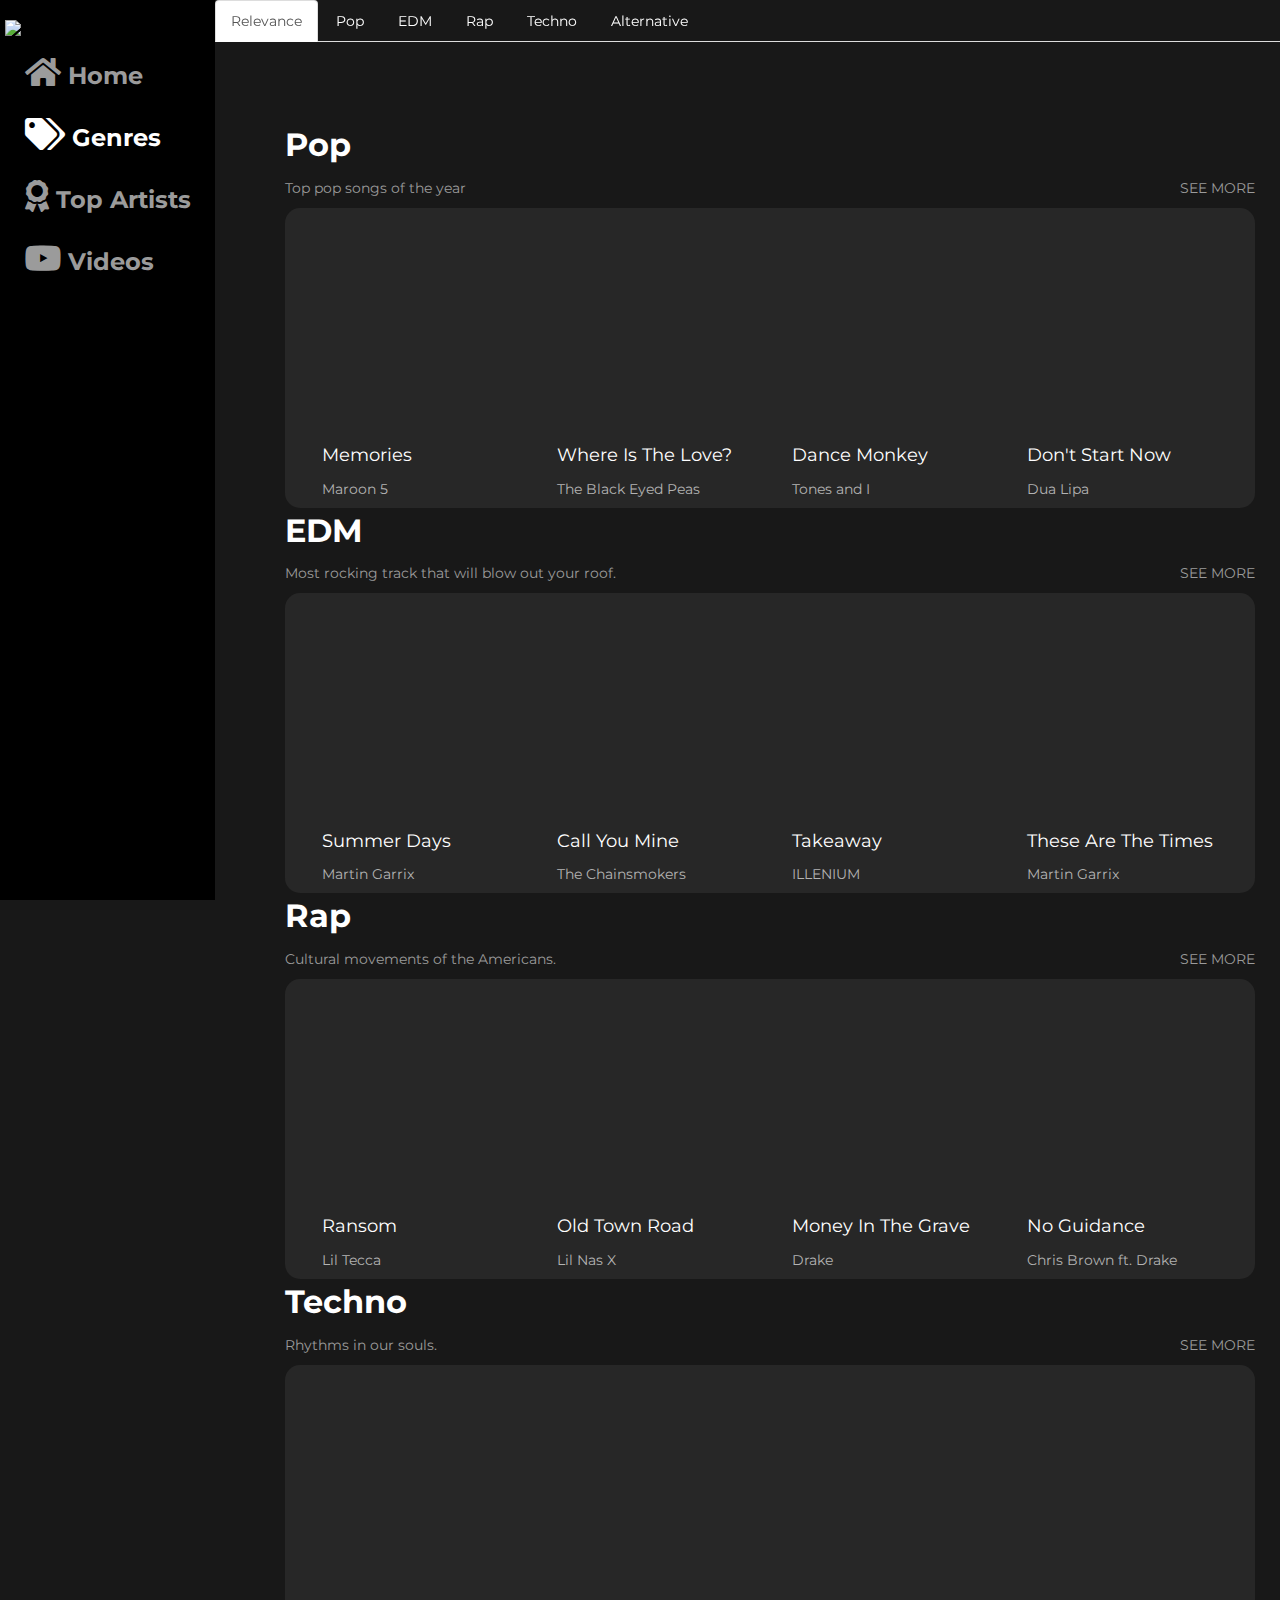
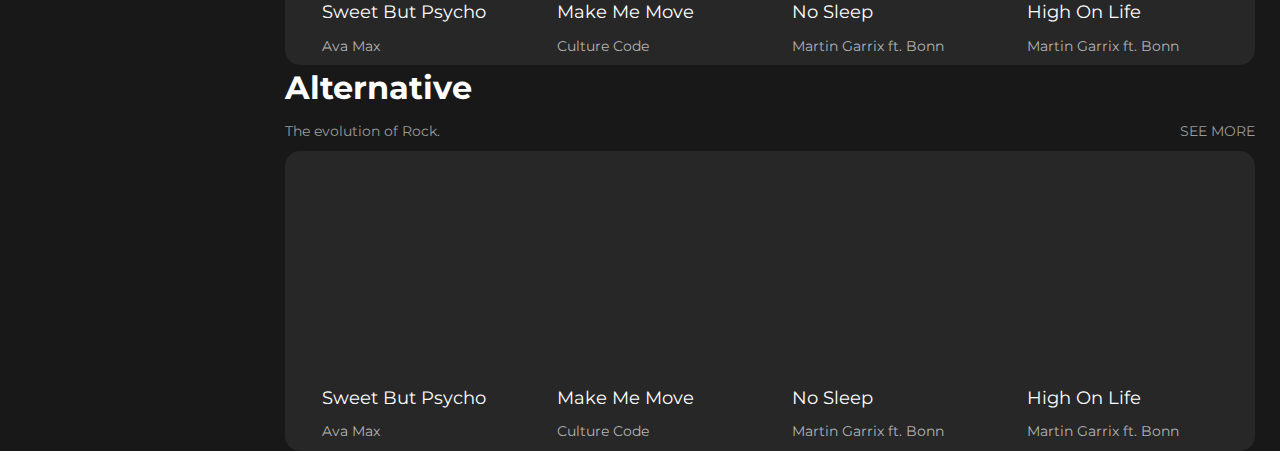
==== genres.html @ db81d993 "Fss" ====
<!DOCTYPE html>
<html lang="en">
<head>
    <meta charset="UTF-8">
    <title>Anon - Genres</title>
    <link rel="stylesheet" href="https://maxcdn.bootstrapcdn.com/bootstrap/3.3.7/css/bootstrap.min.css" integrity="sha384-BVYiiSIFeK1dGmJRAkycuHAHRg32OmUcww7on3RYdg4Va+PmSTsz/K68vbdEjh4u" crossorigin="anonymous">
    <link rel="stylesheet" href="vendors/fontawesome-free-5.11.2-web/css/all.css"/>
    <link rel="stylesheet" type="text/css" href="css/genres.css"/>
    <link rel="stylesheet" href="https://fonts.googleapis.com/css?family=Montserrat:700,900&display=swap"/>
    <link rel="icon" type="image/png" href="https://lh3.googleusercontent.com/[base64]s500-no"/>
</head>
<body>
<div class="row">
    <section class="left">
        <a href="https://eqevvsd.herokuapp.com/"><img class="anon" src="https://lh3.googleusercontent.com/[base64]s200-no"/></a>
        <ul>
            <li><a class="inactive" href="http://anonproject.herokuapp.com/"><i class="fas fa-home"></i> Home</a></li>
            <li><a class="active" href="http://anonproject.herokuapp.com/genres.html"><i style="color: #ffffff" class="fas fa-tags"></i> Genres</a></li>
            <li><a class="inactive" href="http://anonproject.herokuapp.com/topartists.html"><i class="fas fa-award"></i> Top Artists</a></li>
            <li><a class="inactive" href="http://anonproject.herokuapp.com/videos.html"><i class="fab fa-youtube"></i> Videos</a></li>
        </ul>
    </section>
    <section class="right">
        <ul class="nav nav-tabs" role="tablist" style="background-color: #181818; text-decoration: none">
            <li role="presentation" class="active"><a href="#relevance" aria-controls="relevance" role="tab" data-toggle="tab">Relevance</a></li>
            <li role="presentation"><a href="#pop" aria-controls="pop" role="tab" data-toggle="tab">Pop</a></li>
            <li role="presentation"><a href="#edm" aria-controls="edm" role="tab" data-toggle="tab">EDM</a></li>
            <li role="presentation"><a href="#rap" aria-controls="rap" role="tab" data-toggle="tab">Rap</a></li>
            <li role="presentation"><a href="#techno" aria-controls="techno" role="tab" data-toggle="tab">Techno</a></li>
            <li role="presentation"><a href="#alternative" aria-controls="alternative" role="tab" data-toggle="tab">Alternative</a></li>
        </ul>
        <!-- Tab panes -->
        <div class="tab-content">
            <div role="tabpanel" class="tab-pane fade in active" id="relevance">
                <div class="msec" style="margin-top: 40px">
                    <p class="headerl">Pop</p>
                    <a class="seeall" href="#">SEE MORE</a>
                    <p class="infol">Top pop songs of the year</p>
                    <div class="col-md-12" style="border-radius: 15px; overflow: hidden;background-color: #272727;height: 300px;">
                        <div class="col-md-3 box" style="padding: 22px; height: 100%;">
                            <iframe width="100%" height="208.25px" scrolling="no" frameborder="no" allow="autoplay" src="https://w.soundcloud.com/player/?url=https%3A//api.soundcloud.com/tracks/683908302&color=%23e4c6a2&auto_play=false&hide_related=true&show_comments=false&show_user=false&show_reposts=false&show_teaser=false&visual=true"></iframe>
                            <p style="color: #ffffff;  font-size: large;">Memories</p>
                            <p style="color: #b3b3b3;">Maroon 5</p>
                        </div>
                        <div class="col-md-3 box" style="padding: 22px; height: 100%;">
                            <iframe width="100%" height="208.25px" scrolling="no" frameborder="no" allow="autoplay" src="https://w.soundcloud.com/player/?url=https%3A//api.soundcloud.com/tracks/253578518&color=%23e1c5c3&auto_play=false&hide_related=true&show_comments=false&show_user=false&show_reposts=false&show_teaser=false&visual=true"></iframe>
                            <p style="color: #ffffff;  font-size: large;">Where Is The Love?</p>
                            <p style="color: #b3b3b3;">The Black Eyed Peas</p>
                        </div>
                        <div class="col-md-3 box" style="padding: 22px; height: 100%;">
                            <iframe width="100%" height="208.25" scrolling="no" frameborder="no" allow="autoplay" src="https://w.soundcloud.com/player/?url=https%3A//api.soundcloud.com/tracks/632659404&color=%230a0f17&auto_play=false&hide_related=true&show_comments=false&show_user=false&show_reposts=false&show_teaser=false&visual=true"></iframe>
                            <p style="color: #ffffff;  font-size: large;">Dance Monkey</p>
                            <p style="color: #b3b3b3;">Tones and I</p>
                        </div>
                        <div class="col-md-3 box" style="padding: 22px; height: 100%;">
                            <iframe width="100%" height="208.25" scrolling="no" frameborder="no" allow="autoplay" src="https://w.soundcloud.com/player/?url=https%3A//api.soundcloud.com/tracks/701402605&color=%23939284&auto_play=false&hide_related=true&show_comments=false&show_user=false&show_reposts=false&show_teaser=false&visual=true"></iframe>
                            <p style="color: #ffffff;  font-size: large;">Don't Start Now</p>
                            <p style="color: #b3b3b3;">Dua Lipa</p>
                        </div>
                    </div>
                </div>
                <div class="msec" style="margin-top: 40px">
                    <p class="headerl">EDM</p>
                    <a class="seeall" href="#">SEE MORE</a>
                    <p class="infol">Most rocking track that will blow out your roof.</p>
                    <div class="col-md-12" style="border-radius: 15px; overflow: hidden;background-color: #272727;height: 300px;">
                        <div class="col-md-3 box" style="padding: 22px; height: 100%;">
                            <iframe width="100%" height="208.25px" scrolling="no" frameborder="no" allow="autoplay" src="https://w.soundcloud.com/player/?url=https%3A//api.soundcloud.com/tracks/611175963&color=%23487e86&auto_play=false&hide_related=true&show_comments=false&show_user=false&show_reposts=false&show_teaser=false&visual=true"></iframe>
                            <p style="color: #ffffff;  font-size: large;">Summer Days</p>
                            <p style="color: #b3b3b3;">Martin Garrix</p>
                        </div>
                        <div class="col-md-3 box" style="padding: 22px; height: 100%;">
                            <iframe width="100%" height="208.25px" scrolling="no" frameborder="no" allow="autoplay" src="https://w.soundcloud.com/player/?url=https%3A//api.soundcloud.com/tracks/629430042&color=%23a97162&auto_play=false&hide_related=true&show_comments=false&show_user=false&show_reposts=false&show_teaser=false&visual=true"></iframe>
                            <p style="color: #ffffff;  font-size: large;">Call You Mine</p>
                            <p style="color: #b3b3b3;">The Chainsmokers</p>
                        </div>
                        <div class="col-md-3 box" style="padding: 22px; height: 100%;">
                            <iframe width="100%" height="208.25px" scrolling="no" frameborder="no" allow="autoplay" src="https://w.soundcloud.com/player/?url=https%3A//api.soundcloud.com/tracks/706885594&color=%23a1616f&auto_play=false&hide_related=true&show_comments=false&show_user=false&show_reposts=false&show_teaser=false&visual=true"></iframe>
                            <p style="color: #ffffff;  font-size: large;">Takeaway</p>
                            <p style="color: #b3b3b3;">ILLENIUM</p>
                        </div>
                        <div class="col-md-3 box" style="padding: 22px; height: 100%;">
                            <iframe width="100%" height="208.25px" scrolling="no" frameborder="no" allow="autoplay" src="https://w.soundcloud.com/player/?url=https%3A//api.soundcloud.com/tracks/652911191&color=%23bfbcbb&auto_play=false&hide_related=true&show_comments=false&show_user=false&show_reposts=false&show_teaser=false&visual=true"></iframe>
                            <p style="color: #ffffff;  font-size: large;">These Are The Times</p>
                            <p style="color: #b3b3b3;">Martin Garrix</p>
                        </div>
                    </div>
                </div>
                <div class="msec" style="margin-top: 40px">
                    <p class="headerl">Rap</p>
                    <a class="seeall" href="#">SEE MORE</a>
                    <p class="infol">Cultural movements of the Americans.</p>
                    <div class="col-md-12" style="border-radius: 15px; overflow: hidden;background-color: #272727;height: 300px;">
                        <div class="col-md-3 box" style="padding: 22px; height: 100%;">
                            <iframe width="100%" height="208.25px" scrolling="no" frameborder="no" allow="autoplay" src="https://w.soundcloud.com/player/?url=https%3A//api.soundcloud.com/tracks/624758298&color=%23c8a648&auto_play=false&hide_related=true&show_comments=false&show_user=false&show_reposts=false&show_teaser=false&visual=true"></iframe>
                            <p style="color: #ffffff;  font-size: large;">Ransom</p>
                            <p style="color: #b3b3b3;">Lil Tecca</p>
                        </div>
                        <div class="col-md-3 box" style="padding: 22px; height: 100%;">
                            <iframe width="100%" height="208.25px" scrolling="no" frameborder="no" allow="autoplay" src="https://w.soundcloud.com/player/?url=https%3A//api.soundcloud.com/tracks/539018871&color=%23d39037&auto_play=false&hide_related=true&show_comments=false&show_user=false&show_reposts=false&show_teaser=false&visual=true"></iframe>
                            <p style="color: #ffffff;  font-size: large;">Old Town Road</p>
                            <p style="color: #b3b3b3;">Lil Nas X</p>
                        </div>
                        <div class="col-md-3 box" style="padding: 22px; height: 100%;">
                            <iframe width="100%" height="208.25px" scrolling="no" frameborder="no" allow="autoplay" src="https://w.soundcloud.com/player/?url=https%3A//api.soundcloud.com/tracks/637082184&color=%230b0908&auto_play=false&hide_related=true&show_comments=false&show_user=false&show_reposts=false&show_teaser=false&visual=true"></iframe>
                            <p style="color: #ffffff;  font-size: large;">Money In The Grave</p>
                            <p style="color: #b3b3b3;">Drake</p>
                        </div>
                        <div class="col-md-3 box" style="padding: 22px; height: 100%;">
                            <iframe width="100%" height="208.25px" scrolling="no" frameborder="no" allow="autoplay" src="https://w.soundcloud.com/player/?url=https%3A//api.soundcloud.com/tracks/633996678&color=%239486c6&auto_play=false&hide_related=true&show_comments=false&show_user=false&show_reposts=false&show_teaser=false&visual=true"></iframe>
                            <p style="color: #ffffff;  font-size: large;">No Guidance</p>
                            <p style="color: #b3b3b3;">Chris Brown ft. Drake</p>
                        </div>
                    </div>
                </div>
                <div class="msec" style="margin-top: 40px">
                    <p class="headerl">Techno</p>
                    <a class="seeall" href="#">SEE MORE</a>
                    <p class="infol">Rhythms in our souls.</p>
                    <div class="col-md-12" style="border-radius: 15px; overflow: hidden;background-color: #272727;height: 300px;">
                        <div class="col-md-3 box" style="padding: 22px; height: 100%;">
                            <iframe width="100%" height="208.25px" scrolling="no" frameborder="no" allow="autoplay" src="https://w.soundcloud.com/player/?url=https%3A//api.soundcloud.com/tracks/656100065&color=%23655396&auto_play=false&hide_related=true&show_comments=false&show_user=false&show_reposts=false&show_teaser=false&visual=true"></iframe>
                            <p style="color: #ffffff;  font-size: large;">Sweet But Psycho</p>
                            <p style="color: #b3b3b3;">Ava Max</p>
                        </div>
                        <div class="col-md-3 box" style="padding: 22px; height: 100%;">
                            <iframe width="100%" height="208.25px" scrolling="no" frameborder="no" allow="autoplay" src="https://w.soundcloud.com/player/?url=https%3A//api.soundcloud.com/tracks/297893459&color=%23847c74&auto_play=false&hide_related=true&show_comments=false&show_user=false&show_reposts=false&show_teaser=false&visual=true"></iframe>
                            <p style="color: #ffffff;  font-size: large;">Make Me Move</p>
                            <p style="color: #b3b3b3;">Culture Code</p>
                        </div>
                        <div class="col-md-3 box" style="padding: 22px; height: 100%;">
                            <iframe width="100%" height="208.25px" scrolling="no" frameborder="no" allow="autoplay" src="https://w.soundcloud.com/player/?url=https%3A//api.soundcloud.com/tracks/578933490&color=%23544c44&auto_play=false&hide_related=true&show_comments=false&show_user=false&show_reposts=false&show_teaser=false&visual=true"></iframe>
                            <p style="color: #ffffff;  font-size: large;">No Sleep</p>
                            <p style="color: #b3b3b3;">Martin Garrix ft. Bonn</p>
                        </div>
                        <div class="col-md-3 box" style="padding: 22px; height: 100%;">
                            <iframe width="100%" height="208.25px" scrolling="no" frameborder="no" allow="autoplay" src="https://w.soundcloud.com/player/?url=https%3A//api.soundcloud.com/tracks/478430433&color=%2318201f&auto_play=false&hide_related=true&show_comments=false&show_user=false&show_reposts=false&show_teaser=false&visual=true"></iframe>
                            <p style="color: #ffffff;  font-size: large;">High On Life</p>
                            <p style="color: #b3b3b3;">Martin Garrix ft. Bonn</p>
                        </div>
                    </div>
                </div>
                <div class="msec" style="margin-top: 40px">
                    <p class="headerl">Alternative</p>
                    <a class="seeall" href="#">SEE MORE</a>
                    <p class="infol">The evolution of Rock.</p>
                    <div class="col-md-12" style="border-radius: 15px; overflow: hidden;background-color: #272727;height: 300px;">
                        <div class="col-md-3 box" style="padding: 22px; height: 100%;">
                            <iframe width="100%" height="208.25px" scrolling="no" frameborder="no" allow="autoplay" src="https://w.soundcloud.com/player/?url=https%3A//api.soundcloud.com/tracks/486495918&color=%23a83044&auto_play=false&hide_related=true&show_comments=false&show_user=false&show_reposts=false&show_teaser=false&visual=true"></iframe>
                            <p style="color: #ffffff;  font-size: large;">Sweet But Psycho</p>
                            <p style="color: #b3b3b3;">Ava Max</p>
                        </div>
                        <div class="col-md-3 box" style="padding: 22px; height: 100%;">
                            <iframe width="100%" height="208.25px" scrolling="no" frameborder="no" allow="autoplay" src="https://w.soundcloud.com/player/?url=https%3A//api.soundcloud.com/tracks/297893459&color=%23847c74&auto_play=false&hide_related=true&show_comments=false&show_user=false&show_reposts=false&show_teaser=false&visual=true"></iframe>
                            <p style="color: #ffffff;  font-size: large;">Make Me Move</p>
                            <p style="color: #b3b3b3;">Culture Code</p>
                        </div>
                        <div class="col-md-3 box" style="padding: 22px; height: 100%;">
                            <iframe width="100%" height="208.25px" scrolling="no" frameborder="no" allow="autoplay" src="https://w.soundcloud.com/player/?url=https%3A//api.soundcloud.com/tracks/578933490&color=%23544c44&auto_play=false&hide_related=true&show_comments=false&show_user=false&show_reposts=false&show_teaser=false&visual=true"></iframe>
                            <p style="color: #ffffff;  font-size: large;">No Sleep</p>
                            <p style="color: #b3b3b3;">Martin Garrix ft. Bonn</p>
                        </div>
                        <div class="col-md-3 box" style="padding: 22px; height: 100%;">
                            <iframe width="100%" height="208.25px" scrolling="no" frameborder="no" allow="autoplay" src="https://w.soundcloud.com/player/?url=https%3A//api.soundcloud.com/tracks/478430433&color=%2318201f&auto_play=false&hide_related=true&show_comments=false&show_user=false&show_reposts=false&show_teaser=false&visual=true"></iframe>
                            <p style="color: #ffffff;  font-size: large;">High On Life</p>
                            <p style="color: #b3b3b3;">Martin Garrix ft. Bonn</p>
                        </div>
                    </div>
                </div>
            </div>
            <div role="tabpanel" class="tab-pane fade" id="pop">
                <div class="msec" style="margin-top: 40px">
                    <p class="headerl">Hits</p>
                    <a class="seeall" href="#">SEE MORE</a>
                    <p class="infol">Top hits of most favorites artists.</p>
                    <div class="col-md-12" style="border-radius: 15px; overflow: hidden;background-color: #272727;height: 300px;">
                        <div class="col-md-3 box" style="padding: 22px; height: 100%;">
                            <iframe width="100%" height="208.25px" scrolling="no" frameborder="no" allow="autoplay" src="https://w.soundcloud.com/player/?url=https%3A//api.soundcloud.com/tracks/486495918&color=%23a83044&auto_play=false&hide_related=true&show_comments=false&show_user=false&show_reposts=false&show_teaser=false&visual=true"></iframe>
                            <p style="color: #ffffff;  font-size: large;">Sweet But Psycho</p>
                            <p style="color: #b3b3b3;">Ava Max</p>
                        </div>
                        <div class="col-md-3 box" style="padding: 22px; height: 100%;">
                            <iframe width="100%" height="208.25px" scrolling="no" frameborder="no" allow="autoplay" src="https://w.soundcloud.com/player/?url=https%3A//api.soundcloud.com/tracks/297893459&color=%23847c74&auto_play=false&hide_related=true&show_comments=false&show_user=false&show_reposts=false&show_teaser=false&visual=true"></iframe>
                            <p style="color: #ffffff;  font-size: large;">Make Me Move</p>
                            <p style="color: #b3b3b3;">Culture Code</p>
                        </div>
                        <div class="col-md-3 box" style="padding: 22px; height: 100%;">
                            <iframe width="100%" height="208.25px" scrolling="no" frameborder="no" allow="autoplay" src="https://w.soundcloud.com/player/?url=https%3A//api.soundcloud.com/tracks/578933490&color=%23544c44&auto_play=false&hide_related=true&show_comments=false&show_user=false&show_reposts=false&show_teaser=false&visual=true"></iframe>
                            <p style="color: #ffffff;  font-size: large;">No Sleep</p>
                            <p style="color: #b3b3b3;">Martin Garrix ft. Bonn</p>
                        </div>
                        <div class="col-md-3 box" style="padding: 22px; height: 100%;">
                            <iframe width="100%" height="208.25px" scrolling="no" frameborder="no" allow="autoplay" src="https://w.soundcloud.com/player/?url=https%3A//api.soundcloud.com/tracks/478430433&color=%2318201f&auto_play=false&hide_related=true&show_comments=false&show_user=false&show_reposts=false&show_teaser=false&visual=true"></iframe>
                            <p style="color: #ffffff;  font-size: large;">High On Life</p>
                            <p style="color: #b3b3b3;">Martin Garrix ft. Bonn</p>
                        </div>
                    </div>
                </div>
                <div class="msec" style="margin-top: 40px">
                    <p class="headerl">Hits</p>
                    <a class="seeall" href="#">SEE MORE</a>
                    <p class="infol">Top hits of most favorites artists.</p>
                    <div class="col-md-12" style="border-radius: 15px; overflow: hidden;background-color: #272727;height: 300px;">
                        <div class="col-md-3 box" style="padding: 22px; height: 100%;">
                            <iframe width="100%" height="208.25px" scrolling="no" frameborder="no" allow="autoplay" src="https://w.soundcloud.com/player/?url=https%3A//api.soundcloud.com/tracks/486495918&color=%23a83044&auto_play=false&hide_related=true&show_comments=false&show_user=false&show_reposts=false&show_teaser=false&visual=true"></iframe>
                            <p style="color: #ffffff;  font-size: large;">Sweet But Psycho</p>
                            <p style="color: #b3b3b3;">Ava Max</p>
                        </div>
                        <div class="col-md-3 box" style="padding: 22px; height: 100%;">
                            <iframe width="100%" height="208.25px" scrolling="no" frameborder="no" allow="autoplay" src="https://w.soundcloud.com/player/?url=https%3A//api.soundcloud.com/tracks/297893459&color=%23847c74&auto_play=false&hide_related=true&show_comments=false&show_user=false&show_reposts=false&show_teaser=false&visual=true"></iframe>
                            <p style="color: #ffffff;  font-size: large;">Make Me Move</p>
                            <p style="color: #b3b3b3;">Culture Code</p>
                        </div>
                        <div class="col-md-3 box" style="padding: 22px; height: 100%;">
                            <iframe width="100%" height="208.25px" scrolling="no" frameborder="no" allow="autoplay" src="https://w.soundcloud.com/player/?url=https%3A//api.soundcloud.com/tracks/578933490&color=%23544c44&auto_play=false&hide_related=true&show_comments=false&show_user=false&show_reposts=false&show_teaser=false&visual=true"></iframe>
                            <p style="color: #ffffff;  font-size: large;">No Sleep</p>
                            <p style="color: #b3b3b3;">Martin Garrix ft. Bonn</p>
                        </div>
                        <div class="col-md-3 box" style="padding: 22px; height: 100%;">
                            <iframe width="100%" height="208.25px" scrolling="no" frameborder="no" allow="autoplay" src="https://w.soundcloud.com/player/?url=https%3A//api.soundcloud.com/tracks/478430433&color=%2318201f&auto_play=false&hide_related=true&show_comments=false&show_user=false&show_reposts=false&show_teaser=false&visual=true"></iframe>
                            <p style="color: #ffffff;  font-size: large;">High On Life</p>
                            <p style="color: #b3b3b3;">Martin Garrix ft. Bonn</p>
                        </div>
                    </div>
                </div>
                <div class="msec" style="margin-top: 40px">
                    <p class="headerl">Hits</p>
                    <a class="seeall" href="#">SEE MORE</a>
                    <p class="infol">Top hits of most favorites artists.</p>
                    <div class="col-md-12" style="border-radius: 15px; overflow: hidden;background-color: #272727;height: 300px;">
                        <div class="col-md-3 box" style="padding: 22px; height: 100%;">
                            <iframe width="100%" height="208.25px" scrolling="no" frameborder="no" allow="autoplay" src="https://w.soundcloud.com/player/?url=https%3A//api.soundcloud.com/tracks/486495918&color=%23a83044&auto_play=false&hide_related=true&show_comments=false&show_user=false&show_reposts=false&show_teaser=false&visual=true"></iframe>
                            <p style="color: #ffffff;  font-size: large;">Sweet But Psycho</p>
                            <p style="color: #b3b3b3;">Ava Max</p>
                        </div>
                        <div class="col-md-3 box" style="padding: 22px; height: 100%;">
                            <iframe width="100%" height="208.25px" scrolling="no" frameborder="no" allow="autoplay" src="https://w.soundcloud.com/player/?url=https%3A//api.soundcloud.com/tracks/297893459&color=%23847c74&auto_play=false&hide_related=true&show_comments=false&show_user=false&show_reposts=false&show_teaser=false&visual=true"></iframe>
                            <p style="color: #ffffff;  font-size: large;">Make Me Move</p>
                            <p style="color: #b3b3b3;">Culture Code</p>
                        </div>
                        <div class="col-md-3 box" style="padding: 22px; height: 100%;">
                            <iframe width="100%" height="208.25px" scrolling="no" frameborder="no" allow="autoplay" src="https://w.soundcloud.com/player/?url=https%3A//api.soundcloud.com/tracks/578933490&color=%23544c44&auto_play=false&hide_related=true&show_comments=false&show_user=false&show_reposts=false&show_teaser=false&visual=true"></iframe>
                            <p style="color: #ffffff;  font-size: large;">No Sleep</p>
                            <p style="color: #b3b3b3;">Martin Garrix ft. Bonn</p>
                        </div>
                        <div class="col-md-3 box" style="padding: 22px; height: 100%;">
                            <iframe width="100%" height="208.25px" scrolling="no" frameborder="no" allow="autoplay" src="https://w.soundcloud.com/player/?url=https%3A//api.soundcloud.com/tracks/478430433&color=%2318201f&auto_play=false&hide_related=true&show_comments=false&show_user=false&show_reposts=false&show_teaser=false&visual=true"></iframe>
                            <p style="color: #ffffff;  font-size: large;">High On Life</p>
                            <p style="color: #b3b3b3;">Martin Garrix ft. Bonn</p>
                        </div>
                    </div>
                </div>
                <div class="msec" style="margin-top: 40px">
                    <p class="headerl">Hits</p>
                    <a class="seeall" href="#">SEE MORE</a>
                    <p class="infol">Top hits of most favorites artists.</p>
                    <div class="col-md-12" style="border-radius: 15px; overflow: hidden;background-color: #272727;height: 300px;">
                        <div class="col-md-3 box" style="padding: 22px; height: 100%;">
                            <iframe width="100%" height="208.25px" scrolling="no" frameborder="no" allow="autoplay" src="https://w.soundcloud.com/player/?url=https%3A//api.soundcloud.com/tracks/486495918&color=%23a83044&auto_play=false&hide_related=true&show_comments=false&show_user=false&show_reposts=false&show_teaser=false&visual=true"></iframe>
                            <p style="color: #ffffff;  font-size: large;">Sweet But Psycho</p>
                            <p style="color: #b3b3b3;">Ava Max</p>
                        </div>
                        <div class="col-md-3 box" style="padding: 22px; height: 100%;">
                            <iframe width="100%" height="208.25px" scrolling="no" frameborder="no" allow="autoplay" src="https://w.soundcloud.com/player/?url=https%3A//api.soundcloud.com/tracks/297893459&color=%23847c74&auto_play=false&hide_related=true&show_comments=false&show_user=false&show_reposts=false&show_teaser=false&visual=true"></iframe>
                            <p style="color: #ffffff;  font-size: large;">Make Me Move</p>
                            <p style="color: #b3b3b3;">Culture Code</p>
                        </div>
                        <div class="col-md-3 box" style="padding: 22px; height: 100%;">
                            <iframe width="100%" height="208.25px" scrolling="no" frameborder="no" allow="autoplay" src="https://w.soundcloud.com/player/?url=https%3A//api.soundcloud.com/tracks/578933490&color=%23544c44&auto_play=false&hide_related=true&show_comments=false&show_user=false&show_reposts=false&show_teaser=false&visual=true"></iframe>
                            <p style="color: #ffffff;  font-size: large;">No Sleep</p>
                            <p style="color: #b3b3b3;">Martin Garrix ft. Bonn</p>
                        </div>
                        <div class="col-md-3 box" style="padding: 22px; height: 100%;">
                            <iframe width="100%" height="208.25px" scrolling="no" frameborder="no" allow="autoplay" src="https://w.soundcloud.com/player/?url=https%3A//api.soundcloud.com/tracks/478430433&color=%2318201f&auto_play=false&hide_related=true&show_comments=false&show_user=false&show_reposts=false&show_teaser=false&visual=true"></iframe>
                            <p style="color: #ffffff;  font-size: large;">High On Life</p>
                            <p style="color: #b3b3b3;">Martin Garrix ft. Bonn</p>
                        </div>
                    </div>
                </div>
                <div class="msec" style="margin-top: 40px">
                    <p class="headerl">Hits</p>
                    <a class="seeall" href="#">SEE MORE</a>
                    <p class="infol">Top hits of most favorites artists.</p>
                    <div class="col-md-12" style="border-radius: 15px; overflow: hidden;background-color: #272727;height: 300px;">
                        <div class="col-md-3 box" style="padding: 22px; height: 100%;">
                            <iframe width="100%" height="208.25px" scrolling="no" frameborder="no" allow="autoplay" src="https://w.soundcloud.com/player/?url=https%3A//api.soundcloud.com/tracks/486495918&color=%23a83044&auto_play=false&hide_related=true&show_comments=false&show_user=false&show_reposts=false&show_teaser=false&visual=true"></iframe>
                            <p style="color: #ffffff;  font-size: large;">Sweet But Psycho</p>
                            <p style="color: #b3b3b3;">Ava Max</p>
                        </div>
                        <div class="col-md-3 box" style="padding: 22px; height: 100%;">
                            <iframe width="100%" height="208.25px" scrolling="no" frameborder="no" allow="autoplay" src="https://w.soundcloud.com/player/?url=https%3A//api.soundcloud.com/tracks/297893459&color=%23847c74&auto_play=false&hide_related=true&show_comments=false&show_user=false&show_reposts=false&show_teaser=false&visual=true"></iframe>
                            <p style="color: #ffffff;  font-size: large;">Make Me Move</p>
                            <p style="color: #b3b3b3;">Culture Code</p>
                        </div>
                        <div class="col-md-3 box" style="padding: 22px; height: 100%;">
                            <iframe width="100%" height="208.25px" scrolling="no" frameborder="no" allow="autoplay" src="https://w.soundcloud.com/player/?url=https%3A//api.soundcloud.com/tracks/578933490&color=%23544c44&auto_play=false&hide_related=true&show_comments=false&show_user=false&show_reposts=false&show_teaser=false&visual=true"></iframe>
                            <p style="color: #ffffff;  font-size: large;">No Sleep</p>
                            <p style="color: #b3b3b3;">Martin Garrix ft. Bonn</p>
                        </div>
                        <div class="col-md-3 box" style="padding: 22px; height: 100%;">
                            <iframe width="100%" height="208.25px" scrolling="no" frameborder="no" allow="autoplay" src="https://w.soundcloud.com/player/?url=https%3A//api.soundcloud.com/tracks/478430433&color=%2318201f&auto_play=false&hide_related=true&show_comments=false&show_user=false&show_reposts=false&show_teaser=false&visual=true"></iframe>
                            <p style="color: #ffffff;  font-size: large;">High On Life</p>
                            <p style="color: #b3b3b3;">Martin Garrix ft. Bonn</p>
                        </div>
                    </div>
                </div>
            </div>
            <div role="tabpanel" class="tab-pane fade" id="edm">
                <div class="msec" style="margin-top: 40px">
                    <p class="headerl">Hits</p>
                    <a class="seeall" href="#">SEE MORE</a>
                    <p class="infol">Top hits of most favorites artists.</p>
                    <div class="col-md-12" style="border-radius: 15px; overflow: hidden;background-color: #272727;height: 300px;">
                        <div class="col-md-3 box" style="padding: 22px; height: 100%;">
                            <iframe width="100%" height="208.25px" scrolling="no" frameborder="no" allow="autoplay" src="https://w.soundcloud.com/player/?url=https%3A//api.soundcloud.com/tracks/486495918&color=%23a83044&auto_play=false&hide_related=true&show_comments=false&show_user=false&show_reposts=false&show_teaser=false&visual=true"></iframe>
                            <p style="color: #ffffff;  font-size: large;">Sweet But Psycho</p>
                            <p style="color: #b3b3b3;">Ava Max</p>
                        </div>
                        <div class="col-md-3 box" style="padding: 22px; height: 100%;">
                            <iframe width="100%" height="208.25px" scrolling="no" frameborder="no" allow="autoplay" src="https://w.soundcloud.com/player/?url=https%3A//api.soundcloud.com/tracks/297893459&color=%23847c74&auto_play=false&hide_related=true&show_comments=false&show_user=false&show_reposts=false&show_teaser=false&visual=true"></iframe>
                            <p style="color: #ffffff;  font-size: large;">Make Me Move</p>
                            <p style="color: #b3b3b3;">Culture Code</p>
                        </div>
                        <div class="col-md-3 box" style="padding: 22px; height: 100%;">
                            <iframe width="100%" height="208.25px" scrolling="no" frameborder="no" allow="autoplay" src="https://w.soundcloud.com/player/?url=https%3A//api.soundcloud.com/tracks/578933490&color=%23544c44&auto_play=false&hide_related=true&show_comments=false&show_user=false&show_reposts=false&show_teaser=false&visual=true"></iframe>
                            <p style="color: #ffffff;  font-size: large;">No Sleep</p>
                            <p style="color: #b3b3b3;">Martin Garrix ft. Bonn</p>
                        </div>
                        <div class="col-md-3 box" style="padding: 22px; height: 100%;">
                            <iframe width="100%" height="208.25px" scrolling="no" frameborder="no" allow="autoplay" src="https://w.soundcloud.com/player/?url=https%3A//api.soundcloud.com/tracks/478430433&color=%2318201f&auto_play=false&hide_related=true&show_comments=false&show_user=false&show_reposts=false&show_teaser=false&visual=true"></iframe>
                            <p style="color: #ffffff;  font-size: large;">High On Life</p>
                            <p style="color: #b3b3b3;">Martin Garrix ft. Bonn</p>
                        </div>
                    </div>
                </div>
                <div class="msec" style="margin-top: 40px">
                    <p class="headerl">Hits</p>
                    <a class="seeall" href="#">SEE MORE</a>
                    <p class="infol">Top hits of most favorites artists.</p>
                    <div class="col-md-12" style="border-radius: 15px; overflow: hidden;background-color: #272727;height: 300px;">
                        <div class="col-md-3 box" style="padding: 22px; height: 100%;">
                            <iframe width="100%" height="208.25px" scrolling="no" frameborder="no" allow="autoplay" src="https://w.soundcloud.com/player/?url=https%3A//api.soundcloud.com/tracks/486495918&color=%23a83044&auto_play=false&hide_related=true&show_comments=false&show_user=false&show_reposts=false&show_teaser=false&visual=true"></iframe>
                            <p style="color: #ffffff;  font-size: large;">Sweet But Psycho</p>
                            <p style="color: #b3b3b3;">Ava Max</p>
                        </div>
                        <div class="col-md-3 box" style="padding: 22px; height: 100%;">
                            <iframe width="100%" height="208.25px" scrolling="no" frameborder="no" allow="autoplay" src="https://w.soundcloud.com/player/?url=https%3A//api.soundcloud.com/tracks/297893459&color=%23847c74&auto_play=false&hide_related=true&show_comments=false&show_user=false&show_reposts=false&show_teaser=false&visual=true"></iframe>
                            <p style="color: #ffffff;  font-size: large;">Make Me Move</p>
                            <p style="color: #b3b3b3;">Culture Code</p>
                        </div>
                        <div class="col-md-3 box" style="padding: 22px; height: 100%;">
                            <iframe width="100%" height="208.25px" scrolling="no" frameborder="no" allow="autoplay" src="https://w.soundcloud.com/player/?url=https%3A//api.soundcloud.com/tracks/578933490&color=%23544c44&auto_play=false&hide_related=true&show_comments=false&show_user=false&show_reposts=false&show_teaser=false&visual=true"></iframe>
                            <p style="color: #ffffff;  font-size: large;">No Sleep</p>
                            <p style="color: #b3b3b3;">Martin Garrix ft. Bonn</p>
                        </div>
                        <div class="col-md-3 box" style="padding: 22px; height: 100%;">
                            <iframe width="100%" height="208.25px" scrolling="no" frameborder="no" allow="autoplay" src="https://w.soundcloud.com/player/?url=https%3A//api.soundcloud.com/tracks/478430433&color=%2318201f&auto_play=false&hide_related=true&show_comments=false&show_user=false&show_reposts=false&show_teaser=false&visual=true"></iframe>
                            <p style="color: #ffffff;  font-size: large;">High On Life</p>
                            <p style="color: #b3b3b3;">Martin Garrix ft. Bonn</p>
                        </div>
                    </div>
                </div>
                <div class="msec" style="margin-top: 40px">
                    <p class="headerl">Hits</p>
                    <a class="seeall" href="#">SEE MORE</a>
                    <p class="infol">Top hits of most favorites artists.</p>
                    <div class="col-md-12" style="border-radius: 15px; overflow: hidden;background-color: #272727;height: 300px;">
                        <div class="col-md-3 box" style="padding: 22px; height: 100%;">
                            <iframe width="100%" height="208.25px" scrolling="no" frameborder="no" allow="autoplay" src="https://w.soundcloud.com/player/?url=https%3A//api.soundcloud.com/tracks/486495918&color=%23a83044&auto_play=false&hide_related=true&show_comments=false&show_user=false&show_reposts=false&show_teaser=false&visual=true"></iframe>
                            <p style="color: #ffffff;  font-size: large;">Sweet But Psycho</p>
                            <p style="color: #b3b3b3;">Ava Max</p>
                        </div>
                        <div class="col-md-3 box" style="padding: 22px; height: 100%;">
                            <iframe width="100%" height="208.25px" scrolling="no" frameborder="no" allow="autoplay" src="https://w.soundcloud.com/player/?url=https%3A//api.soundcloud.com/tracks/297893459&color=%23847c74&auto_play=false&hide_related=true&show_comments=false&show_user=false&show_reposts=false&show_teaser=false&visual=true"></iframe>
                            <p style="color: #ffffff;  font-size: large;">Make Me Move</p>
                            <p style="color: #b3b3b3;">Culture Code</p>
                        </div>
                        <div class="col-md-3 box" style="padding: 22px; height: 100%;">
                            <iframe width="100%" height="208.25px" scrolling="no" frameborder="no" allow="autoplay" src="https://w.soundcloud.com/player/?url=https%3A//api.soundcloud.com/tracks/578933490&color=%23544c44&auto_play=false&hide_related=true&show_comments=false&show_user=false&show_reposts=false&show_teaser=false&visual=true"></iframe>
                            <p style="color: #ffffff;  font-size: large;">No Sleep</p>
                            <p style="color: #b3b3b3;">Martin Garrix ft. Bonn</p>
                        </div>
                        <div class="col-md-3 box" style="padding: 22px; height: 100%;">
                            <iframe width="100%" height="208.25px" scrolling="no" frameborder="no" allow="autoplay" src="https://w.soundcloud.com/player/?url=https%3A//api.soundcloud.com/tracks/478430433&color=%2318201f&auto_play=false&hide_related=true&show_comments=false&show_user=false&show_reposts=false&show_teaser=false&visual=true"></iframe>
                            <p style="color: #ffffff;  font-size: large;">High On Life</p>
                            <p style="color: #b3b3b3;">Martin Garrix ft. Bonn</p>
                        </div>
                    </div>
                </div>
                <div class="msec" style="margin-top: 40px">
                    <p class="headerl">Hits</p>
                    <a class="seeall" href="#">SEE MORE</a>
                    <p class="infol">Top hits of most favorites artists.</p>
                    <div class="col-md-12" style="border-radius: 15px; overflow: hidden;background-color: #272727;height: 300px;">
                        <div class="col-md-3 box" style="padding: 22px; height: 100%;">
                            <iframe width="100%" height="208.25px" scrolling="no" frameborder="no" allow="autoplay" src="https://w.soundcloud.com/player/?url=https%3A//api.soundcloud.com/tracks/486495918&color=%23a83044&auto_play=false&hide_related=true&show_comments=false&show_user=false&show_reposts=false&show_teaser=false&visual=true"></iframe>
                            <p style="color: #ffffff;  font-size: large;">Sweet But Psycho</p>
                            <p style="color: #b3b3b3;">Ava Max</p>
                        </div>
                        <div class="col-md-3 box" style="padding: 22px; height: 100%;">
                            <iframe width="100%" height="208.25px" scrolling="no" frameborder="no" allow="autoplay" src="https://w.soundcloud.com/player/?url=https%3A//api.soundcloud.com/tracks/297893459&color=%23847c74&auto_play=false&hide_related=true&show_comments=false&show_user=false&show_reposts=false&show_teaser=false&visual=true"></iframe>
                            <p style="color: #ffffff;  font-size: large;">Make Me Move</p>
                            <p style="color: #b3b3b3;">Culture Code</p>
                        </div>
                        <div class="col-md-3 box" style="padding: 22px; height: 100%;">
                            <iframe width="100%" height="208.25px" scrolling="no" frameborder="no" allow="autoplay" src="https://w.soundcloud.com/player/?url=https%3A//api.soundcloud.com/tracks/578933490&color=%23544c44&auto_play=false&hide_related=true&show_comments=false&show_user=false&show_reposts=false&show_teaser=false&visual=true"></iframe>
                            <p style="color: #ffffff;  font-size: large;">No Sleep</p>
                            <p style="color: #b3b3b3;">Martin Garrix ft. Bonn</p>
                        </div>
                        <div class="col-md-3 box" style="padding: 22px; height: 100%;">
                            <iframe width="100%" height="208.25px" scrolling="no" frameborder="no" allow="autoplay" src="https://w.soundcloud.com/player/?url=https%3A//api.soundcloud.com/tracks/478430433&color=%2318201f&auto_play=false&hide_related=true&show_comments=false&show_user=false&show_reposts=false&show_teaser=false&visual=true"></iframe>
                            <p style="color: #ffffff;  font-size: large;">High On Life</p>
                            <p style="color: #b3b3b3;">Martin Garrix ft. Bonn</p>
                        </div>
                    </div>
                </div>
                <div class="msec" style="margin-top: 40px">
                    <p class="headerl">Hits</p>
                    <a class="seeall" href="#">SEE MORE</a>
                    <p class="infol">Top hits of most favorites artists.</p>
                    <div class="col-md-12" style="border-radius: 15px; overflow: hidden;background-color: #272727;height: 300px;">
                        <div class="col-md-3 box" style="padding: 22px; height: 100%;">
                            <iframe width="100%" height="208.25px" scrolling="no" frameborder="no" allow="autoplay" src="https://w.soundcloud.com/player/?url=https%3A//api.soundcloud.com/tracks/486495918&color=%23a83044&auto_play=false&hide_related=true&show_comments=false&show_user=false&show_reposts=false&show_teaser=false&visual=true"></iframe>
                            <p style="color: #ffffff;  font-size: large;">Sweet But Psycho</p>
                            <p style="color: #b3b3b3;">Ava Max</p>
                        </div>
                        <div class="col-md-3 box" style="padding: 22px; height: 100%;">
                            <iframe width="100%" height="208.25px" scrolling="no" frameborder="no" allow="autoplay" src="https://w.soundcloud.com/player/?url=https%3A//api.soundcloud.com/tracks/297893459&color=%23847c74&auto_play=false&hide_related=true&show_comments=false&show_user=false&show_reposts=false&show_teaser=false&visual=true"></iframe>
                            <p style="color: #ffffff;  font-size: large;">Make Me Move</p>
                            <p style="color: #b3b3b3;">Culture Code</p>
                        </div>
                        <div class="col-md-3 box" style="padding: 22px; height: 100%;">
                            <iframe width="100%" height="208.25px" scrolling="no" frameborder="no" allow="autoplay" src="https://w.soundcloud.com/player/?url=https%3A//api.soundcloud.com/tracks/578933490&color=%23544c44&auto_play=false&hide_related=true&show_comments=false&show_user=false&show_reposts=false&show_teaser=false&visual=true"></iframe>
                            <p style="color: #ffffff;  font-size: large;">No Sleep</p>
                            <p style="color: #b3b3b3;">Martin Garrix ft. Bonn</p>
                        </div>
                        <div class="col-md-3 box" style="padding: 22px; height: 100%;">
                            <iframe width="100%" height="208.25px" scrolling="no" frameborder="no" allow="autoplay" src="https://w.soundcloud.com/player/?url=https%3A//api.soundcloud.com/tracks/478430433&color=%2318201f&auto_play=false&hide_related=true&show_comments=false&show_user=false&show_reposts=false&show_teaser=false&visual=true"></iframe>
                            <p style="color: #ffffff;  font-size: large;">High On Life</p>
                            <p style="color: #b3b3b3;">Martin Garrix ft. Bonn</p>
                        </div>
                    </div>
                </div>
            </div>
            <div role="tabpanel" class="tab-pane fade" id="rap">
                <div class="msec" style="margin-top: 40px">
                    <p class="headerl">Hits</p>
                    <a class="seeall" href="#">SEE MORE</a>
                    <p class="infol">Top hits of most favorites artists.</p>
                    <div class="col-md-12" style="border-radius: 15px; overflow: hidden;background-color: #272727;height: 300px;">
                        <div class="col-md-3 box" style="padding: 22px; height: 100%;">
                            <iframe width="100%" height="208.25px" scrolling="no" frameborder="no" allow="autoplay" src="https://w.soundcloud.com/player/?url=https%3A//api.soundcloud.com/tracks/486495918&color=%23a83044&auto_play=false&hide_related=true&show_comments=false&show_user=false&show_reposts=false&show_teaser=false&visual=true"></iframe>
                            <p style="color: #ffffff;  font-size: large;">Sweet But Psycho</p>
                            <p style="color: #b3b3b3;">Ava Max</p>
                        </div>
                        <div class="col-md-3 box" style="padding: 22px; height: 100%;">
                            <iframe width="100%" height="208.25px" scrolling="no" frameborder="no" allow="autoplay" src="https://w.soundcloud.com/player/?url=https%3A//api.soundcloud.com/tracks/297893459&color=%23847c74&auto_play=false&hide_related=true&show_comments=false&show_user=false&show_reposts=false&show_teaser=false&visual=true"></iframe>
                            <p style="color: #ffffff;  font-size: large;">Make Me Move</p>
                            <p style="color: #b3b3b3;">Culture Code</p>
                        </div>
                        <div class="col-md-3 box" style="padding: 22px; height: 100%;">
                            <iframe width="100%" height="208.25px" scrolling="no" frameborder="no" allow="autoplay" src="https://w.soundcloud.com/player/?url=https%3A//api.soundcloud.com/tracks/578933490&color=%23544c44&auto_play=false&hide_related=true&show_comments=false&show_user=false&show_reposts=false&show_teaser=false&visual=true"></iframe>
                            <p style="color: #ffffff;  font-size: large;">No Sleep</p>
                            <p style="color: #b3b3b3;">Martin Garrix ft. Bonn</p>
                        </div>
                        <div class="col-md-3 box" style="padding: 22px; height: 100%;">
                            <iframe width="100%" height="208.25px" scrolling="no" frameborder="no" allow="autoplay" src="https://w.soundcloud.com/player/?url=https%3A//api.soundcloud.com/tracks/478430433&color=%2318201f&auto_play=false&hide_related=true&show_comments=false&show_user=false&show_reposts=false&show_teaser=false&visual=true"></iframe>
                            <p style="color: #ffffff;  font-size: large;">High On Life</p>
                            <p style="color: #b3b3b3;">Martin Garrix ft. Bonn</p>
                        </div>
                    </div>
                </div>
                <div class="msec" style="margin-top: 40px">
                    <p class="headerl">Hits</p>
                    <a class="seeall" href="#">SEE MORE</a>
                    <p class="infol">Top hits of most favorites artists.</p>
                    <div class="col-md-12" style="border-radius: 15px; overflow: hidden;background-color: #272727;height: 300px;">
                        <div class="col-md-3 box" style="padding: 22px; height: 100%;">
                            <iframe width="100%" height="208.25px" scrolling="no" frameborder="no" allow="autoplay" src="https://w.soundcloud.com/player/?url=https%3A//api.soundcloud.com/tracks/486495918&color=%23a83044&auto_play=false&hide_related=true&show_comments=false&show_user=false&show_reposts=false&show_teaser=false&visual=true"></iframe>
                            <p style="color: #ffffff;  font-size: large;">Sweet But Psycho</p>
                            <p style="color: #b3b3b3;">Ava Max</p>
                        </div>
                        <div class="col-md-3 box" style="padding: 22px; height: 100%;">
                            <iframe width="100%" height="208.25px" scrolling="no" frameborder="no" allow="autoplay" src="https://w.soundcloud.com/player/?url=https%3A//api.soundcloud.com/tracks/297893459&color=%23847c74&auto_play=false&hide_related=true&show_comments=false&show_user=false&show_reposts=false&show_teaser=false&visual=true"></iframe>
                            <p style="color: #ffffff;  font-size: large;">Make Me Move</p>
                            <p style="color: #b3b3b3;">Culture Code</p>
                        </div>
                        <div class="col-md-3 box" style="padding: 22px; height: 100%;">
                            <iframe width="100%" height="208.25px" scrolling="no" frameborder="no" allow="autoplay" src="https://w.soundcloud.com/player/?url=https%3A//api.soundcloud.com/tracks/578933490&color=%23544c44&auto_play=false&hide_related=true&show_comments=false&show_user=false&show_reposts=false&show_teaser=false&visual=true"></iframe>
                            <p style="color: #ffffff;  font-size: large;">No Sleep</p>
                            <p style="color: #b3b3b3;">Martin Garrix ft. Bonn</p>
                        </div>
                        <div class="col-md-3 box" style="padding: 22px; height: 100%;">
                            <iframe width="100%" height="208.25px" scrolling="no" frameborder="no" allow="autoplay" src="https://w.soundcloud.com/player/?url=https%3A//api.soundcloud.com/tracks/478430433&color=%2318201f&auto_play=false&hide_related=true&show_comments=false&show_user=false&show_reposts=false&show_teaser=false&visual=true"></iframe>
                            <p style="color: #ffffff;  font-size: large;">High On Life</p>
                            <p style="color: #b3b3b3;">Martin Garrix ft. Bonn</p>
                        </div>
                    </div>
                </div>
                <div class="msec" style="margin-top: 40px">
                    <p class="headerl">Hits</p>
                    <a class="seeall" href="#">SEE MORE</a>
                    <p class="infol">Top hits of most favorites artists.</p>
                    <div class="col-md-12" style="border-radius: 15px; overflow: hidden;background-color: #272727;height: 300px;">
                        <div class="col-md-3 box" style="padding: 22px; height: 100%;">
                            <iframe width="100%" height="208.25px" scrolling="no" frameborder="no" allow="autoplay" src="https://w.soundcloud.com/player/?url=https%3A//api.soundcloud.com/tracks/486495918&color=%23a83044&auto_play=false&hide_related=true&show_comments=false&show_user=false&show_reposts=false&show_teaser=false&visual=true"></iframe>
                            <p style="color: #ffffff;  font-size: large;">Sweet But Psycho</p>
                            <p style="color: #b3b3b3;">Ava Max</p>
                        </div>
                        <div class="col-md-3 box" style="padding: 22px; height: 100%;">
                            <iframe width="100%" height="208.25px" scrolling="no" frameborder="no" allow="autoplay" src="https://w.soundcloud.com/player/?url=https%3A//api.soundcloud.com/tracks/297893459&color=%23847c74&auto_play=false&hide_related=true&show_comments=false&show_user=false&show_reposts=false&show_teaser=false&visual=true"></iframe>
                            <p style="color: #ffffff;  font-size: large;">Make Me Move</p>
                            <p style="color: #b3b3b3;">Culture Code</p>
                        </div>
                        <div class="col-md-3 box" style="padding: 22px; height: 100%;">
                            <iframe width="100%" height="208.25px" scrolling="no" frameborder="no" allow="autoplay" src="https://w.soundcloud.com/player/?url=https%3A//api.soundcloud.com/tracks/578933490&color=%23544c44&auto_play=false&hide_related=true&show_comments=false&show_user=false&show_reposts=false&show_teaser=false&visual=true"></iframe>
                            <p style="color: #ffffff;  font-size: large;">No Sleep</p>
                            <p style="color: #b3b3b3;">Martin Garrix ft. Bonn</p>
                        </div>
                        <div class="col-md-3 box" style="padding: 22px; height: 100%;">
                            <iframe width="100%" height="208.25px" scrolling="no" frameborder="no" allow="autoplay" src="https://w.soundcloud.com/player/?url=https%3A//api.soundcloud.com/tracks/478430433&color=%2318201f&auto_play=false&hide_related=true&show_comments=false&show_user=false&show_reposts=false&show_teaser=false&visual=true"></iframe>
                            <p style="color: #ffffff;  font-size: large;">High On Life</p>
                            <p style="color: #b3b3b3;">Martin Garrix ft. Bonn</p>
                        </div>
                    </div>
                </div>
                <div class="msec" style="margin-top: 40px">
                    <p class="headerl">Hits</p>
                    <a class="seeall" href="#">SEE MORE</a>
                    <p class="infol">Top hits of most favorites artists.</p>
                    <div class="col-md-12" style="border-radius: 15px; overflow: hidden;background-color: #272727;height: 300px;">
                        <div class="col-md-3 box" style="padding: 22px; height: 100%;">
                            <iframe width="100%" height="208.25px" scrolling="no" frameborder="no" allow="autoplay" src="https://w.soundcloud.com/player/?url=https%3A//api.soundcloud.com/tracks/486495918&color=%23a83044&auto_play=false&hide_related=true&show_comments=false&show_user=false&show_reposts=false&show_teaser=false&visual=true"></iframe>
                            <p style="color: #ffffff;  font-size: large;">Sweet But Psycho</p>
                            <p style="color: #b3b3b3;">Ava Max</p>
                        </div>
                        <div class="col-md-3 box" style="padding: 22px; height: 100%;">
                            <iframe width="100%" height="208.25px" scrolling="no" frameborder="no" allow="autoplay" src="https://w.soundcloud.com/player/?url=https%3A//api.soundcloud.com/tracks/297893459&color=%23847c74&auto_play=false&hide_related=true&show_comments=false&show_user=false&show_reposts=false&show_teaser=false&visual=true"></iframe>
                            <p style="color: #ffffff;  font-size: large;">Make Me Move</p>
                            <p style="color: #b3b3b3;">Culture Code</p>
                        </div>
                        <div class="col-md-3 box" style="padding: 22px; height: 100%;">
                            <iframe width="100%" height="208.25px" scrolling="no" frameborder="no" allow="autoplay" src="https://w.soundcloud.com/player/?url=https%3A//api.soundcloud.com/tracks/578933490&color=%23544c44&auto_play=false&hide_related=true&show_comments=false&show_user=false&show_reposts=false&show_teaser=false&visual=true"></iframe>
                            <p style="color: #ffffff;  font-size: large;">No Sleep</p>
                            <p style="color: #b3b3b3;">Martin Garrix ft. Bonn</p>
                        </div>
                        <div class="col-md-3 box" style="padding: 22px; height: 100%;">
                            <iframe width="100%" height="208.25px" scrolling="no" frameborder="no" allow="autoplay" src="https://w.soundcloud.com/player/?url=https%3A//api.soundcloud.com/tracks/478430433&color=%2318201f&auto_play=false&hide_related=true&show_comments=false&show_user=false&show_reposts=false&show_teaser=false&visual=true"></iframe>
                            <p style="color: #ffffff;  font-size: large;">High On Life</p>
                            <p style="color: #b3b3b3;">Martin Garrix ft. Bonn</p>
                        </div>
                    </div>
                </div>
                <div class="msec" style="margin-top: 40px">
                    <p class="headerl">Hits</p>
                    <a class="seeall" href="#">SEE MORE</a>
                    <p class="infol">Top hits of most favorites artists.</p>
                    <div class="col-md-12" style="border-radius: 15px; overflow: hidden;background-color: #272727;height: 300px;">
                        <div class="col-md-3 box" style="padding: 22px; height: 100%;">
                            <iframe width="100%" height="208.25px" scrolling="no" frameborder="no" allow="autoplay" src="https://w.soundcloud.com/player/?url=https%3A//api.soundcloud.com/tracks/486495918&color=%23a83044&auto_play=false&hide_related=true&show_comments=false&show_user=false&show_reposts=false&show_teaser=false&visual=true"></iframe>
                            <p style="color: #ffffff;  font-size: large;">Sweet But Psycho</p>
                            <p style="color: #b3b3b3;">Ava Max</p>
                        </div>
                        <div class="col-md-3 box" style="padding: 22px; height: 100%;">
                            <iframe width="100%" height="208.25px" scrolling="no" frameborder="no" allow="autoplay" src="https://w.soundcloud.com/player/?url=https%3A//api.soundcloud.com/tracks/297893459&color=%23847c74&auto_play=false&hide_related=true&show_comments=false&show_user=false&show_reposts=false&show_teaser=false&visual=true"></iframe>
                            <p style="color: #ffffff;  font-size: large;">Make Me Move</p>
                            <p style="color: #b3b3b3;">Culture Code</p>
                        </div>
                        <div class="col-md-3 box" style="padding: 22px; height: 100%;">
                            <iframe width="100%" height="208.25px" scrolling="no" frameborder="no" allow="autoplay" src="https://w.soundcloud.com/player/?url=https%3A//api.soundcloud.com/tracks/578933490&color=%23544c44&auto_play=false&hide_related=true&show_comments=false&show_user=false&show_reposts=false&show_teaser=false&visual=true"></iframe>
                            <p style="color: #ffffff;  font-size: large;">No Sleep</p>
                            <p style="color: #b3b3b3;">Martin Garrix ft. Bonn</p>
                        </div>
                        <div class="col-md-3 box" style="padding: 22px; height: 100%;">
                            <iframe width="100%" height="208.25px" scrolling="no" frameborder="no" allow="autoplay" src="https://w.soundcloud.com/player/?url=https%3A//api.soundcloud.com/tracks/478430433&color=%2318201f&auto_play=false&hide_related=true&show_comments=false&show_user=false&show_reposts=false&show_teaser=false&visual=true"></iframe>
                            <p style="color: #ffffff;  font-size: large;">High On Life</p>
                            <p style="color: #b3b3b3;">Martin Garrix ft. Bonn</p>
                        </div>
                    </div>
                </div>
            </div>
            <div role="tabpanel" class="tab-pane fade" id="techno">
                <div class="msec" style="margin-top: 40px">
                    <p class="headerl">Hits</p>
                    <a class="seeall" href="#">SEE MORE</a>
                    <p class="infol">Top hits of most favorites artists.</p>
                    <div class="col-md-12" style="border-radius: 15px; overflow: hidden;background-color: #272727;height: 300px;">
                        <div class="col-md-3 box" style="padding: 22px; height: 100%;">
                            <iframe width="100%" height="208.25px" scrolling="no" frameborder="no" allow="autoplay" src="https://w.soundcloud.com/player/?url=https%3A//api.soundcloud.com/tracks/486495918&color=%23a83044&auto_play=false&hide_related=true&show_comments=false&show_user=false&show_reposts=false&show_teaser=false&visual=true"></iframe>
                            <p style="color: #ffffff;  font-size: large;">Sweet But Psycho</p>
                            <p style="color: #b3b3b3;">Ava Max</p>
                        </div>
                        <div class="col-md-3 box" style="padding: 22px; height: 100%;">
                            <iframe width="100%" height="208.25px" scrolling="no" frameborder="no" allow="autoplay" src="https://w.soundcloud.com/player/?url=https%3A//api.soundcloud.com/tracks/297893459&color=%23847c74&auto_play=false&hide_related=true&show_comments=false&show_user=false&show_reposts=false&show_teaser=false&visual=true"></iframe>
                            <p style="color: #ffffff;  font-size: large;">Make Me Move</p>
                            <p style="color: #b3b3b3;">Culture Code</p>
                        </div>
                        <div class="col-md-3 box" style="padding: 22px; height: 100%;">
                            <iframe width="100%" height="208.25px" scrolling="no" frameborder="no" allow="autoplay" src="https://w.soundcloud.com/player/?url=https%3A//api.soundcloud.com/tracks/578933490&color=%23544c44&auto_play=false&hide_related=true&show_comments=false&show_user=false&show_reposts=false&show_teaser=false&visual=true"></iframe>
                            <p style="color: #ffffff;  font-size: large;">No Sleep</p>
                            <p style="color: #b3b3b3;">Martin Garrix ft. Bonn</p>
                        </div>
                        <div class="col-md-3 box" style="padding: 22px; height: 100%;">
                            <iframe width="100%" height="208.25px" scrolling="no" frameborder="no" allow="autoplay" src="https://w.soundcloud.com/player/?url=https%3A//api.soundcloud.com/tracks/478430433&color=%2318201f&auto_play=false&hide_related=true&show_comments=false&show_user=false&show_reposts=false&show_teaser=false&visual=true"></iframe>
                            <p style="color: #ffffff;  font-size: large;">High On Life</p>
                            <p style="color: #b3b3b3;">Martin Garrix ft. Bonn</p>
                        </div>
                    </div>
                </div>
                <div class="msec" style="margin-top: 40px">
                    <p class="headerl">Hits</p>
                    <a class="seeall" href="#">SEE MORE</a>
                    <p class="infol">Top hits of most favorites artists.</p>
                    <div class="col-md-12" style="border-radius: 15px; overflow: hidden;background-color: #272727;height: 300px;">
                        <div class="col-md-3 box" style="padding: 22px; height: 100%;">
                            <iframe width="100%" height="208.25px" scrolling="no" frameborder="no" allow="autoplay" src="https://w.soundcloud.com/player/?url=https%3A//api.soundcloud.com/tracks/486495918&color=%23a83044&auto_play=false&hide_related=true&show_comments=false&show_user=false&show_reposts=false&show_teaser=false&visual=true"></iframe>
                            <p style="color: #ffffff;  font-size: large;">Sweet But Psycho</p>
                            <p style="color: #b3b3b3;">Ava Max</p>
                        </div>
                        <div class="col-md-3 box" style="padding: 22px; height: 100%;">
                            <iframe width="100%" height="208.25px" scrolling="no" frameborder="no" allow="autoplay" src="https://w.soundcloud.com/player/?url=https%3A//api.soundcloud.com/tracks/297893459&color=%23847c74&auto_play=false&hide_related=true&show_comments=false&show_user=false&show_reposts=false&show_teaser=false&visual=true"></iframe>
                            <p style="color: #ffffff;  font-size: large;">Make Me Move</p>
                            <p style="color: #b3b3b3;">Culture Code</p>
                        </div>
                        <div class="col-md-3 box" style="padding: 22px; height: 100%;">
                            <iframe width="100%" height="208.25px" scrolling="no" frameborder="no" allow="autoplay" src="https://w.soundcloud.com/player/?url=https%3A//api.soundcloud.com/tracks/578933490&color=%23544c44&auto_play=false&hide_related=true&show_comments=false&show_user=false&show_reposts=false&show_teaser=false&visual=true"></iframe>
                            <p style="color: #ffffff;  font-size: large;">No Sleep</p>
                            <p style="color: #b3b3b3;">Martin Garrix ft. Bonn</p>
                        </div>
                        <div class="col-md-3 box" style="padding: 22px; height: 100%;">
                            <iframe width="100%" height="208.25px" scrolling="no" frameborder="no" allow="autoplay" src="https://w.soundcloud.com/player/?url=https%3A//api.soundcloud.com/tracks/478430433&color=%2318201f&auto_play=false&hide_related=true&show_comments=false&show_user=false&show_reposts=false&show_teaser=false&visual=true"></iframe>
                            <p style="color: #ffffff;  font-size: large;">High On Life</p>
                            <p style="color: #b3b3b3;">Martin Garrix ft. Bonn</p>
                        </div>
                    </div>
                </div>
                <div class="msec" style="margin-top: 40px">
                    <p class="headerl">Hits</p>
                    <a class="seeall" href="#">SEE MORE</a>
                    <p class="infol">Top hits of most favorites artists.</p>
                    <div class="col-md-12" style="border-radius: 15px; overflow: hidden;background-color: #272727;height: 300px;">
                        <div class="col-md-3 box" style="padding: 22px; height: 100%;">
                            <iframe width="100%" height="208.25px" scrolling="no" frameborder="no" allow="autoplay" src="https://w.soundcloud.com/player/?url=https%3A//api.soundcloud.com/tracks/486495918&color=%23a83044&auto_play=false&hide_related=true&show_comments=false&show_user=false&show_reposts=false&show_teaser=false&visual=true"></iframe>
                            <p style="color: #ffffff;  font-size: large;">Sweet But Psycho</p>
                            <p style="color: #b3b3b3;">Ava Max</p>
                        </div>
                        <div class="col-md-3 box" style="padding: 22px; height: 100%;">
                            <iframe width="100%" height="208.25px" scrolling="no" frameborder="no" allow="autoplay" src="https://w.soundcloud.com/player/?url=https%3A//api.soundcloud.com/tracks/297893459&color=%23847c74&auto_play=false&hide_related=true&show_comments=false&show_user=false&show_reposts=false&show_teaser=false&visual=true"></iframe>
                            <p style="color: #ffffff;  font-size: large;">Make Me Move</p>
                            <p style="color: #b3b3b3;">Culture Code</p>
                        </div>
                        <div class="col-md-3 box" style="padding: 22px; height: 100%;">
                            <iframe width="100%" height="208.25px" scrolling="no" frameborder="no" allow="autoplay" src="https://w.soundcloud.com/player/?url=https%3A//api.soundcloud.com/tracks/578933490&color=%23544c44&auto_play=false&hide_related=true&show_comments=false&show_user=false&show_reposts=false&show_teaser=false&visual=true"></iframe>
                            <p style="color: #ffffff;  font-size: large;">No Sleep</p>
                            <p style="color: #b3b3b3;">Martin Garrix ft. Bonn</p>
                        </div>
                        <div class="col-md-3 box" style="padding: 22px; height: 100%;">
                            <iframe width="100%" height="208.25px" scrolling="no" frameborder="no" allow="autoplay" src="https://w.soundcloud.com/player/?url=https%3A//api.soundcloud.com/tracks/478430433&color=%2318201f&auto_play=false&hide_related=true&show_comments=false&show_user=false&show_reposts=false&show_teaser=false&visual=true"></iframe>
                            <p style="color: #ffffff;  font-size: large;">High On Life</p>
                            <p style="color: #b3b3b3;">Martin Garrix ft. Bonn</p>
                        </div>
                    </div>
                </div>
                <div class="msec" style="margin-top: 40px">
                    <p class="headerl">Hits</p>
                    <a class="seeall" href="#">SEE MORE</a>
                    <p class="infol">Top hits of most favorites artists.</p>
                    <div class="col-md-12" style="border-radius: 15px; overflow: hidden;background-color: #272727;height: 300px;">
                        <div class="col-md-3 box" style="padding: 22px; height: 100%;">
                            <iframe width="100%" height="208.25px" scrolling="no" frameborder="no" allow="autoplay" src="https://w.soundcloud.com/player/?url=https%3A//api.soundcloud.com/tracks/486495918&color=%23a83044&auto_play=false&hide_related=true&show_comments=false&show_user=false&show_reposts=false&show_teaser=false&visual=true"></iframe>
                            <p style="color: #ffffff;  font-size: large;">Sweet But Psycho</p>
                            <p style="color: #b3b3b3;">Ava Max</p>
                        </div>
                        <div class="col-md-3 box" style="padding: 22px; height: 100%;">
                            <iframe width="100%" height="208.25px" scrolling="no" frameborder="no" allow="autoplay" src="https://w.soundcloud.com/player/?url=https%3A//api.soundcloud.com/tracks/297893459&color=%23847c74&auto_play=false&hide_related=true&show_comments=false&show_user=false&show_reposts=false&show_teaser=false&visual=true"></iframe>
                            <p style="color: #ffffff;  font-size: large;">Make Me Move</p>
                            <p style="color: #b3b3b3;">Culture Code</p>
                        </div>
                        <div class="col-md-3 box" style="padding: 22px; height: 100%;">
                            <iframe width="100%" height="208.25px" scrolling="no" frameborder="no" allow="autoplay" src="https://w.soundcloud.com/player/?url=https%3A//api.soundcloud.com/tracks/578933490&color=%23544c44&auto_play=false&hide_related=true&show_comments=false&show_user=false&show_reposts=false&show_teaser=false&visual=true"></iframe>
                            <p style="color: #ffffff;  font-size: large;">No Sleep</p>
                            <p style="color: #b3b3b3;">Martin Garrix ft. Bonn</p>
                        </div>
                        <div class="col-md-3 box" style="padding: 22px; height: 100%;">
                            <iframe width="100%" height="208.25px" scrolling="no" frameborder="no" allow="autoplay" src="https://w.soundcloud.com/player/?url=https%3A//api.soundcloud.com/tracks/478430433&color=%2318201f&auto_play=false&hide_related=true&show_comments=false&show_user=false&show_reposts=false&show_teaser=false&visual=true"></iframe>
                            <p style="color: #ffffff;  font-size: large;">High On Life</p>
                            <p style="color: #b3b3b3;">Martin Garrix ft. Bonn</p>
                        </div>
                    </div>
                </div>
                <div class="msec" style="margin-top: 40px">
                    <p class="headerl">Hits</p>
                    <a class="seeall" href="#">SEE MORE</a>
                    <p class="infol">Top hits of most favorites artists.</p>
                    <div class="col-md-12" style="border-radius: 15px; overflow: hidden;background-color: #272727;height: 300px;">
                        <div class="col-md-3 box" style="padding: 22px; height: 100%;">
                            <iframe width="100%" height="208.25px" scrolling="no" frameborder="no" allow="autoplay" src="https://w.soundcloud.com/player/?url=https%3A//api.soundcloud.com/tracks/486495918&color=%23a83044&auto_play=false&hide_related=true&show_comments=false&show_user=false&show_reposts=false&show_teaser=false&visual=true"></iframe>
                            <p style="color: #ffffff;  font-size: large;">Sweet But Psycho</p>
                            <p style="color: #b3b3b3;">Ava Max</p>
                        </div>
                        <div class="col-md-3 box" style="padding: 22px; height: 100%;">
                            <iframe width="100%" height="208.25px" scrolling="no" frameborder="no" allow="autoplay" src="https://w.soundcloud.com/player/?url=https%3A//api.soundcloud.com/tracks/297893459&color=%23847c74&auto_play=false&hide_related=true&show_comments=false&show_user=false&show_reposts=false&show_teaser=false&visual=true"></iframe>
                            <p style="color: #ffffff;  font-size: large;">Make Me Move</p>
                            <p style="color: #b3b3b3;">Culture Code</p>
                        </div>
                        <div class="col-md-3 box" style="padding: 22px; height: 100%;">
                            <iframe width="100%" height="208.25px" scrolling="no" frameborder="no" allow="autoplay" src="https://w.soundcloud.com/player/?url=https%3A//api.soundcloud.com/tracks/578933490&color=%23544c44&auto_play=false&hide_related=true&show_comments=false&show_user=false&show_reposts=false&show_teaser=false&visual=true"></iframe>
                            <p style="color: #ffffff;  font-size: large;">No Sleep</p>
                            <p style="color: #b3b3b3;">Martin Garrix ft. Bonn</p>
                        </div>
                        <div class="col-md-3 box" style="padding: 22px; height: 100%;">
                            <iframe width="100%" height="208.25px" scrolling="no" frameborder="no" allow="autoplay" src="https://w.soundcloud.com/player/?url=https%3A//api.soundcloud.com/tracks/478430433&color=%2318201f&auto_play=false&hide_related=true&show_comments=false&show_user=false&show_reposts=false&show_teaser=false&visual=true"></iframe>
                            <p style="color: #ffffff;  font-size: large;">High On Life</p>
                            <p style="color: #b3b3b3;">Martin Garrix ft. Bonn</p>
                        </div>
                    </div>
                </div>
            </div>
            <div role="tabpanel" class="tab-pane fade" id="alternative">
                <div class="msec" style="margin-top: 40px">
                    <p class="headerl">Hits</p>
                    <a class="seeall" href="#">SEE MORE</a>
                    <p class="infol">Top hits of most favorites artists.</p>
                    <div class="col-md-12" style="border-radius: 15px; overflow: hidden;background-color: #272727;height: 300px;">
                        <div class="col-md-3 box" style="padding: 22px; height: 100%;">
                            <iframe width="100%" height="208.25px" scrolling="no" frameborder="no" allow="autoplay" src="https://w.soundcloud.com/player/?url=https%3A//api.soundcloud.com/tracks/486495918&color=%23a83044&auto_play=false&hide_related=true&show_comments=false&show_user=false&show_reposts=false&show_teaser=false&visual=true"></iframe>
                            <p style="color: #ffffff;  font-size: large;">Sweet But Psycho</p>
                            <p style="color: #b3b3b3;">Ava Max</p>
                        </div>
                        <div class="col-md-3 box" style="padding: 22px; height: 100%;">
                            <iframe width="100%" height="208.25px" scrolling="no" frameborder="no" allow="autoplay" src="https://w.soundcloud.com/player/?url=https%3A//api.soundcloud.com/tracks/297893459&color=%23847c74&auto_play=false&hide_related=true&show_comments=false&show_user=false&show_reposts=false&show_teaser=false&visual=true"></iframe>
                            <p style="color: #ffffff;  font-size: large;">Make Me Move</p>
                            <p style="color: #b3b3b3;">Culture Code</p>
                        </div>
                        <div class="col-md-3 box" style="padding: 22px; height: 100%;">
                            <iframe width="100%" height="208.25px" scrolling="no" frameborder="no" allow="autoplay" src="https://w.soundcloud.com/player/?url=https%3A//api.soundcloud.com/tracks/578933490&color=%23544c44&auto_play=false&hide_related=true&show_comments=false&show_user=false&show_reposts=false&show_teaser=false&visual=true"></iframe>
                            <p style="color: #ffffff;  font-size: large;">No Sleep</p>
                            <p style="color: #b3b3b3;">Martin Garrix ft. Bonn</p>
                        </div>
                        <div class="col-md-3 box" style="padding: 22px; height: 100%;">
                            <iframe width="100%" height="208.25px" scrolling="no" frameborder="no" allow="autoplay" src="https://w.soundcloud.com/player/?url=https%3A//api.soundcloud.com/tracks/478430433&color=%2318201f&auto_play=false&hide_related=true&show_comments=false&show_user=false&show_reposts=false&show_teaser=false&visual=true"></iframe>
                            <p style="color: #ffffff;  font-size: large;">High On Life</p>
                            <p style="color: #b3b3b3;">Martin Garrix ft. Bonn</p>
                        </div>
                    </div>
                </div>
                <div class="msec" style="margin-top: 40px">
                    <p class="headerl">Hits</p>
                    <a class="seeall" href="#">SEE MORE</a>
                    <p class="infol">Top hits of most favorites artists.</p>
                    <div class="col-md-12" style="border-radius: 15px; overflow: hidden;background-color: #272727;height: 300px;">
                        <div class="col-md-3 box" style="padding: 22px; height: 100%;">
                            <iframe width="100%" height="208.25px" scrolling="no" frameborder="no" allow="autoplay" src="https://w.soundcloud.com/player/?url=https%3A//api.soundcloud.com/tracks/486495918&color=%23a83044&auto_play=false&hide_related=true&show_comments=false&show_user=false&show_reposts=false&show_teaser=false&visual=true"></iframe>
                            <p style="color: #ffffff;  font-size: large;">Sweet But Psycho</p>
                            <p style="color: #b3b3b3;">Ava Max</p>
                        </div>
                        <div class="col-md-3 box" style="padding: 22px; height: 100%;">
                            <iframe width="100%" height="208.25px" scrolling="no" frameborder="no" allow="autoplay" src="https://w.soundcloud.com/player/?url=https%3A//api.soundcloud.com/tracks/297893459&color=%23847c74&auto_play=false&hide_related=true&show_comments=false&show_user=false&show_reposts=false&show_teaser=false&visual=true"></iframe>
                            <p style="color: #ffffff;  font-size: large;">Make Me Move</p>
                            <p style="color: #b3b3b3;">Culture Code</p>
                        </div>
                        <div class="col-md-3 box" style="padding: 22px; height: 100%;">
                            <iframe width="100%" height="208.25px" scrolling="no" frameborder="no" allow="autoplay" src="https://w.soundcloud.com/player/?url=https%3A//api.soundcloud.com/tracks/578933490&color=%23544c44&auto_play=false&hide_related=true&show_comments=false&show_user=false&show_reposts=false&show_teaser=false&visual=true"></iframe>
                            <p style="color: #ffffff;  font-size: large;">No Sleep</p>
                            <p style="color: #b3b3b3;">Martin Garrix ft. Bonn</p>
                        </div>
                        <div class="col-md-3 box" style="padding: 22px; height: 100%;">
                            <iframe width="100%" height="208.25px" scrolling="no" frameborder="no" allow="autoplay" src="https://w.soundcloud.com/player/?url=https%3A//api.soundcloud.com/tracks/478430433&color=%2318201f&auto_play=false&hide_related=true&show_comments=false&show_user=false&show_reposts=false&show_teaser=false&visual=true"></iframe>
                            <p style="color: #ffffff;  font-size: large;">High On Life</p>
                            <p style="color: #b3b3b3;">Martin Garrix ft. Bonn</p>
                        </div>
                    </div>
                </div>
                <div class="msec" style="margin-top: 40px">
                    <p class="headerl">Hits</p>
                    <a class="seeall" href="#">SEE MORE</a>
                    <p class="infol">Top hits of most favorites artists.</p>
                    <div class="col-md-12" style="border-radius: 15px; overflow: hidden;background-color: #272727;height: 300px;">
                        <div class="col-md-3 box" style="padding: 22px; height: 100%;">
                            <iframe width="100%" height="208.25px" scrolling="no" frameborder="no" allow="autoplay" src="https://w.soundcloud.com/player/?url=https%3A//api.soundcloud.com/tracks/486495918&color=%23a83044&auto_play=false&hide_related=true&show_comments=false&show_user=false&show_reposts=false&show_teaser=false&visual=true"></iframe>
                            <p style="color: #ffffff;  font-size: large;">Sweet But Psycho</p>
                            <p style="color: #b3b3b3;">Ava Max</p>
                        </div>
                        <div class="col-md-3 box" style="padding: 22px; height: 100%;">
                            <iframe width="100%" height="208.25px" scrolling="no" frameborder="no" allow="autoplay" src="https://w.soundcloud.com/player/?url=https%3A//api.soundcloud.com/tracks/297893459&color=%23847c74&auto_play=false&hide_related=true&show_comments=false&show_user=false&show_reposts=false&show_teaser=false&visual=true"></iframe>
                            <p style="color: #ffffff;  font-size: large;">Make Me Move</p>
                            <p style="color: #b3b3b3;">Culture Code</p>
                        </div>
                        <div class="col-md-3 box" style="padding: 22px; height: 100%;">
                            <iframe width="100%" height="208.25px" scrolling="no" frameborder="no" allow="autoplay" src="https://w.soundcloud.com/player/?url=https%3A//api.soundcloud.com/tracks/578933490&color=%23544c44&auto_play=false&hide_related=true&show_comments=false&show_user=false&show_reposts=false&show_teaser=false&visual=true"></iframe>
                            <p style="color: #ffffff;  font-size: large;">No Sleep</p>
                            <p style="color: #b3b3b3;">Martin Garrix ft. Bonn</p>
                        </div>
                        <div class="col-md-3 box" style="padding: 22px; height: 100%;">
                            <iframe width="100%" height="208.25px" scrolling="no" frameborder="no" allow="autoplay" src="https://w.soundcloud.com/player/?url=https%3A//api.soundcloud.com/tracks/478430433&color=%2318201f&auto_play=false&hide_related=true&show_comments=false&show_user=false&show_reposts=false&show_teaser=false&visual=true"></iframe>
                            <p style="color: #ffffff;  font-size: large;">High On Life</p>
                            <p style="color: #b3b3b3;">Martin Garrix ft. Bonn</p>
                        </div>
                    </div>
                </div>
                <div class="msec" style="margin-top: 40px">
                    <p class="headerl">Hits</p>
                    <a class="seeall" href="#">SEE MORE</a>
                    <p class="infol">Top hits of most favorites artists.</p>
                    <div class="col-md-12" style="border-radius: 15px; overflow: hidden;background-color: #272727;height: 300px;">
                        <div class="col-md-3 box" style="padding: 22px; height: 100%;">
                            <iframe width="100%" height="208.25px" scrolling="no" frameborder="no" allow="autoplay" src="https://w.soundcloud.com/player/?url=https%3A//api.soundcloud.com/tracks/486495918&color=%23a83044&auto_play=false&hide_related=true&show_comments=false&show_user=false&show_reposts=false&show_teaser=false&visual=true"></iframe>
                            <p style="color: #ffffff;  font-size: large;">Sweet But Psycho</p>
                            <p style="color: #b3b3b3;">Ava Max</p>
                        </div>
                        <div class="col-md-3 box" style="padding: 22px; height: 100%;">
                            <iframe width="100%" height="208.25px" scrolling="no" frameborder="no" allow="autoplay" src="https://w.soundcloud.com/player/?url=https%3A//api.soundcloud.com/tracks/297893459&color=%23847c74&auto_play=false&hide_related=true&show_comments=false&show_user=false&show_reposts=false&show_teaser=false&visual=true"></iframe>
                            <p style="color: #ffffff;  font-size: large;">Make Me Move</p>
                            <p style="color: #b3b3b3;">Culture Code</p>
                        </div>
                        <div class="col-md-3 box" style="padding: 22px; height: 100%;">
                            <iframe width="100%" height="208.25px" scrolling="no" frameborder="no" allow="autoplay" src="https://w.soundcloud.com/player/?url=https%3A//api.soundcloud.com/tracks/578933490&color=%23544c44&auto_play=false&hide_related=true&show_comments=false&show_user=false&show_reposts=false&show_teaser=false&visual=true"></iframe>
                            <p style="color: #ffffff;  font-size: large;">No Sleep</p>
                            <p style="color: #b3b3b3;">Martin Garrix ft. Bonn</p>
                        </div>
                        <div class="col-md-3 box" style="padding: 22px; height: 100%;">
                            <iframe width="100%" height="208.25px" scrolling="no" frameborder="no" allow="autoplay" src="https://w.soundcloud.com/player/?url=https%3A//api.soundcloud.com/tracks/478430433&color=%2318201f&auto_play=false&hide_related=true&show_comments=false&show_user=false&show_reposts=false&show_teaser=false&visual=true"></iframe>
                            <p style="color: #ffffff;  font-size: large;">High On Life</p>
                            <p style="color: #b3b3b3;">Martin Garrix ft. Bonn</p>
                        </div>
                    </div>
                </div>
                <div class="msec" style="margin-top: 40px">
                    <p class="headerl">Hits</p>
                    <a class="seeall" href="#">SEE MORE</a>
                    <p class="infol">Top hits of most favorites artists.</p>
                    <div class="col-md-12" style="border-radius: 15px; overflow: hidden;background-color: #272727;height: 300px;">
                        <div class="col-md-3 box" style="padding: 22px; height: 100%;">
                            <iframe width="100%" height="208.25px" scrolling="no" frameborder="no" allow="autoplay" src="https://w.soundcloud.com/player/?url=https%3A//api.soundcloud.com/tracks/486495918&color=%23a83044&auto_play=false&hide_related=true&show_comments=false&show_user=false&show_reposts=false&show_teaser=false&visual=true"></iframe>
                            <p style="color: #ffffff;  font-size: large;">Sweet But Psycho</p>
                            <p style="color: #b3b3b3;">Ava Max</p>
                        </div>
                        <div class="col-md-3 box" style="padding: 22px; height: 100%;">
                            <iframe width="100%" height="208.25px" scrolling="no" frameborder="no" allow="autoplay" src="https://w.soundcloud.com/player/?url=https%3A//api.soundcloud.com/tracks/297893459&color=%23847c74&auto_play=false&hide_related=true&show_comments=false&show_user=false&show_reposts=false&show_teaser=false&visual=true"></iframe>
                            <p style="color: #ffffff;  font-size: large;">Make Me Move</p>
                            <p style="color: #b3b3b3;">Culture Code</p>
                        </div>
                        <div class="col-md-3 box" style="padding: 22px; height: 100%;">
                            <iframe width="100%" height="208.25px" scrolling="no" frameborder="no" allow="autoplay" src="https://w.soundcloud.com/player/?url=https%3A//api.soundcloud.com/tracks/578933490&color=%23544c44&auto_play=false&hide_related=true&show_comments=false&show_user=false&show_reposts=false&show_teaser=false&visual=true"></iframe>
                            <p style="color: #ffffff;  font-size: large;">No Sleep</p>
                            <p style="color: #b3b3b3;">Martin Garrix ft. Bonn</p>
                        </div>
                        <div class="col-md-3 box" style="padding: 22px; height: 100%;">
                            <iframe width="100%" height="208.25px" scrolling="no" frameborder="no" allow="autoplay" src="https://w.soundcloud.com/player/?url=https%3A//api.soundcloud.com/tracks/478430433&color=%2318201f&auto_play=false&hide_related=true&show_comments=false&show_user=false&show_reposts=false&show_teaser=false&visual=true"></iframe>
                            <p style="color: #ffffff;  font-size: large;">High On Life</p>
                            <p style="color: #b3b3b3;">Martin Garrix ft. Bonn</p>
                        </div>
                    </div>
                </div>
            </div>
        </div>

    </section>
</div>
<script type="text/javascript" src="js/jquery3.4.1.js"></script>
<script src="https://maxcdn.bootstrapcdn.com/bootstrap/3.3.7/js/bootstrap.min.js" integrity="sha384-Tc5IQib027qvyjSMfHjOMaLkfuWVxZxUPnCJA7l2mCWNIpG9mGCD8wGNIcPD7Txa" crossorigin="anonymous"></script>
</body>
</html>
---- css/genres.css ----
*{
    font-family: 'Montserrat', sans-serif;
}
body{
    background-color: #181818;
}
ul{
    list-style: none;
}
.left li a{
    text-decoration: none;
    margin-top: 10px;
    text-align: center;
    text-transform: ;
    font-weight: bold;
    font-size: x-large;
    margin-bottom: 20px;
}
.active{
    color: #ffffff;
}
.inactive{
    color: #9b9b9b;
}
.left ul li a:hover{
    color: #ffffff;
}
.fa-home{
    font-size: xx-large;
    color: #9b9b9b;
    padding-top: 20px;
    padding-bottom: 10px;
}
.fa-youtube{
    font-size: xx-large;
    color: #9b9b9b;
    padding-top: 20px;
    padding-bottom: 10px;
}
.fa-tags{
    font-size: xx-large;
    color: #9b9b9b;
    padding-top: 20px;
    padding-bottom: 10px;
}
.fa-award{
    font-size: xx-large;
    color: #9b9b9b;
    padding-top: 20px;
    padding-bottom: 10px;
}
.left{
    position: fixed;
    background-color: #000000;
    float: left;
    height: 100%;
    width: 230px;
}
.left .anon{
    margin-left: 20px;
    margin-top: 20px;
}
.right{
    float: left;
    padding-left: 230px;
    width: 100%;
}
.headerl{
    color: #ffffff;
    font-weight: bold;
    font-size: xx-large;
}
.infol{
    color: #9b9b9b;
}
.right .msec{
    margin-left: 30px;
    padding: 40px;
}
.seeall{
    float: right;
    color: #9b9b9b;
}
.seeall:hover{
    text-decoration: none;
    color: #ffffff;
}
ul li a{
    color: #ffffff;
}
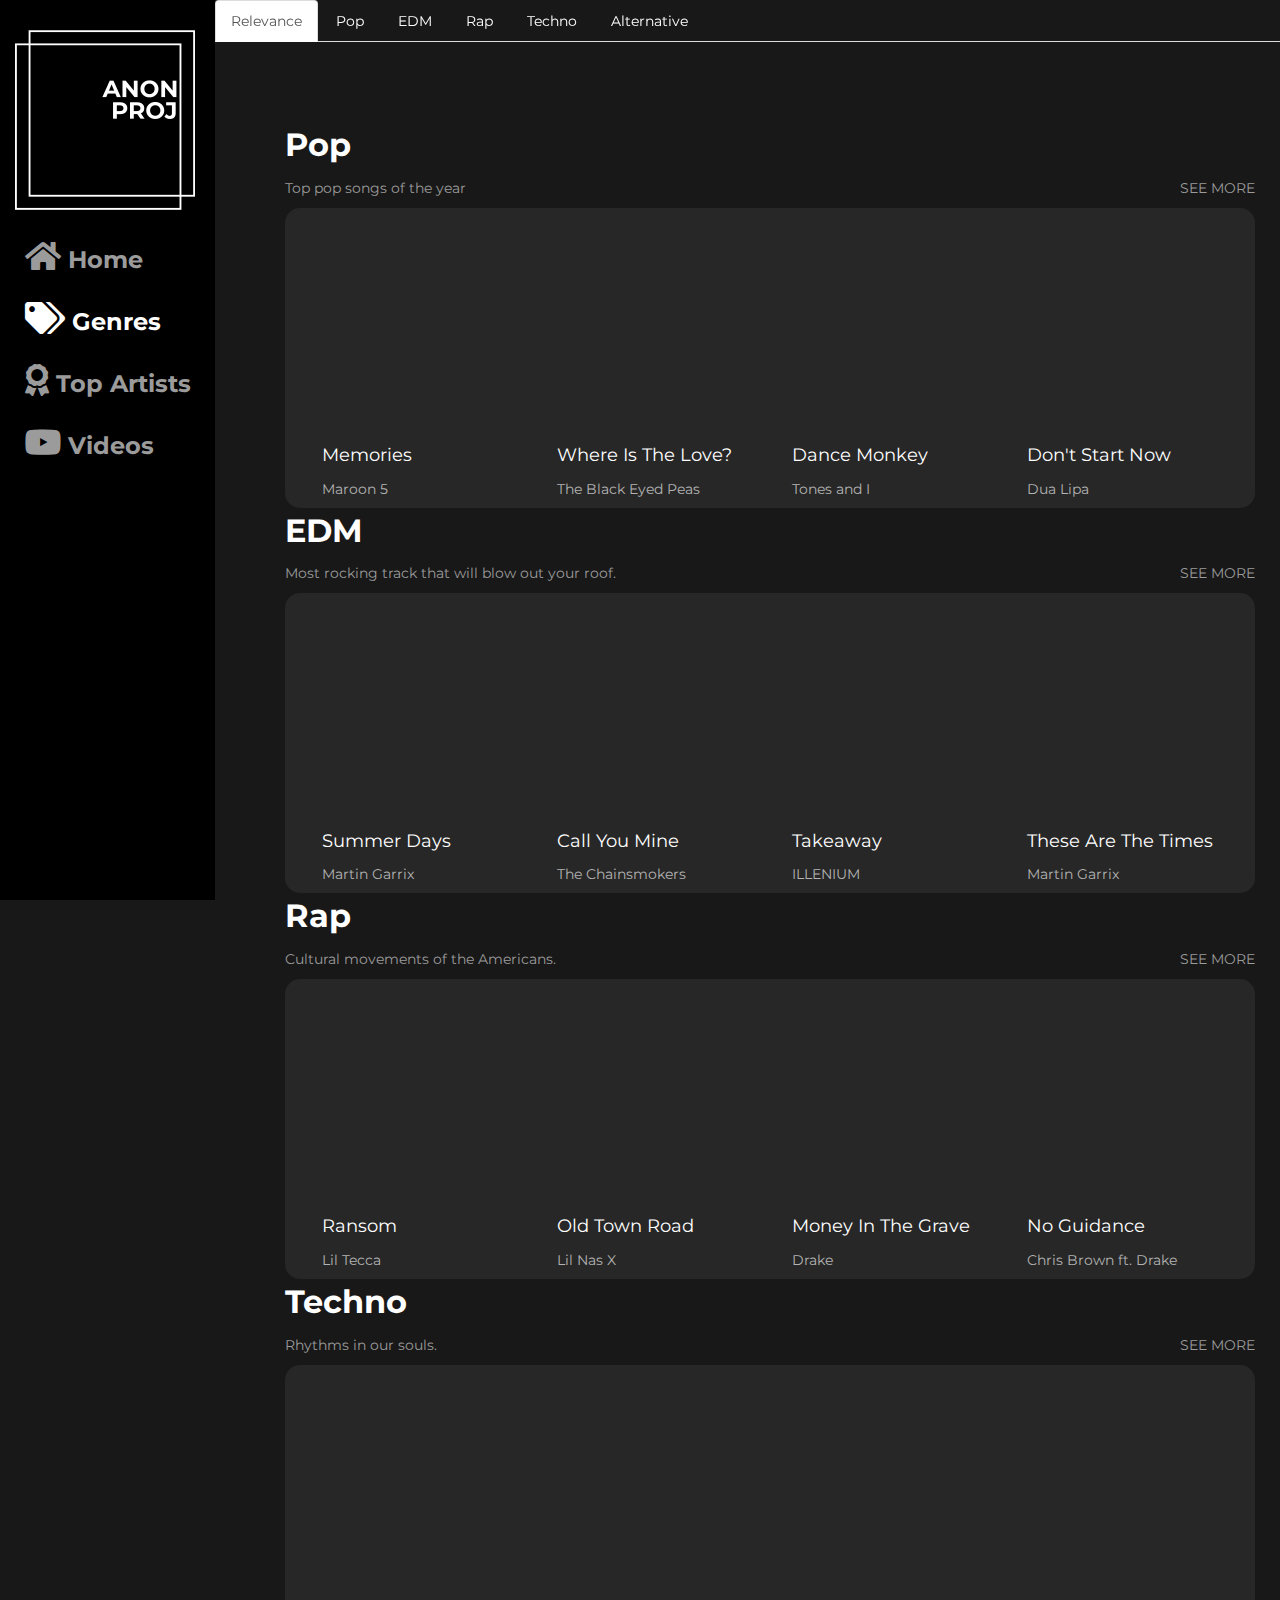
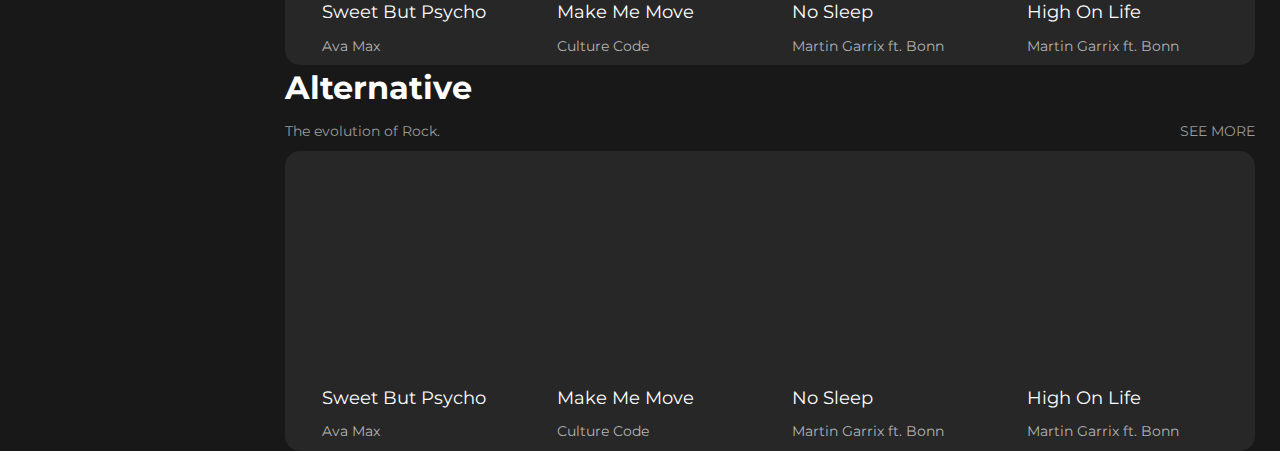
==== commit 214893d7: "Fd" ====
--- a/genres.html
+++ b/genres.html
@@ -7,12 +7,12 @@
     <link rel="stylesheet" href="vendors/fontawesome-free-5.11.2-web/css/all.css"/>
     <link rel="stylesheet" type="text/css" href="css/genres.css"/>
     <link rel="stylesheet" href="https://fonts.googleapis.com/css?family=Montserrat:700,900&display=swap"/>
-    <link rel="icon" type="image/png" href="https://lh3.googleusercontent.com/[base64]s500-no"/>
+    <link rel="icon" type="image/png" href="image/WHITE_ANON.png"/>
 </head>
 <body>
 <div class="row">
     <section class="left">
-        <a href="https://eqevvsd.herokuapp.com/"><img class="anon" src="https://lh3.googleusercontent.com/[base64]s200-no"/></a>
+        <a href="http://anonproject.herokuapp.com/"><img class="anon" src="image/WHITE_ANON.png"/>
         <ul>
             <li><a class="inactive" href="http://anonproject.herokuapp.com/"><i class="fas fa-home"></i> Home</a></li>
             <li><a class="active" href="http://anonproject.herokuapp.com/genres.html"><i style="color: #ffffff" class="fas fa-tags"></i> Genres</a></li>
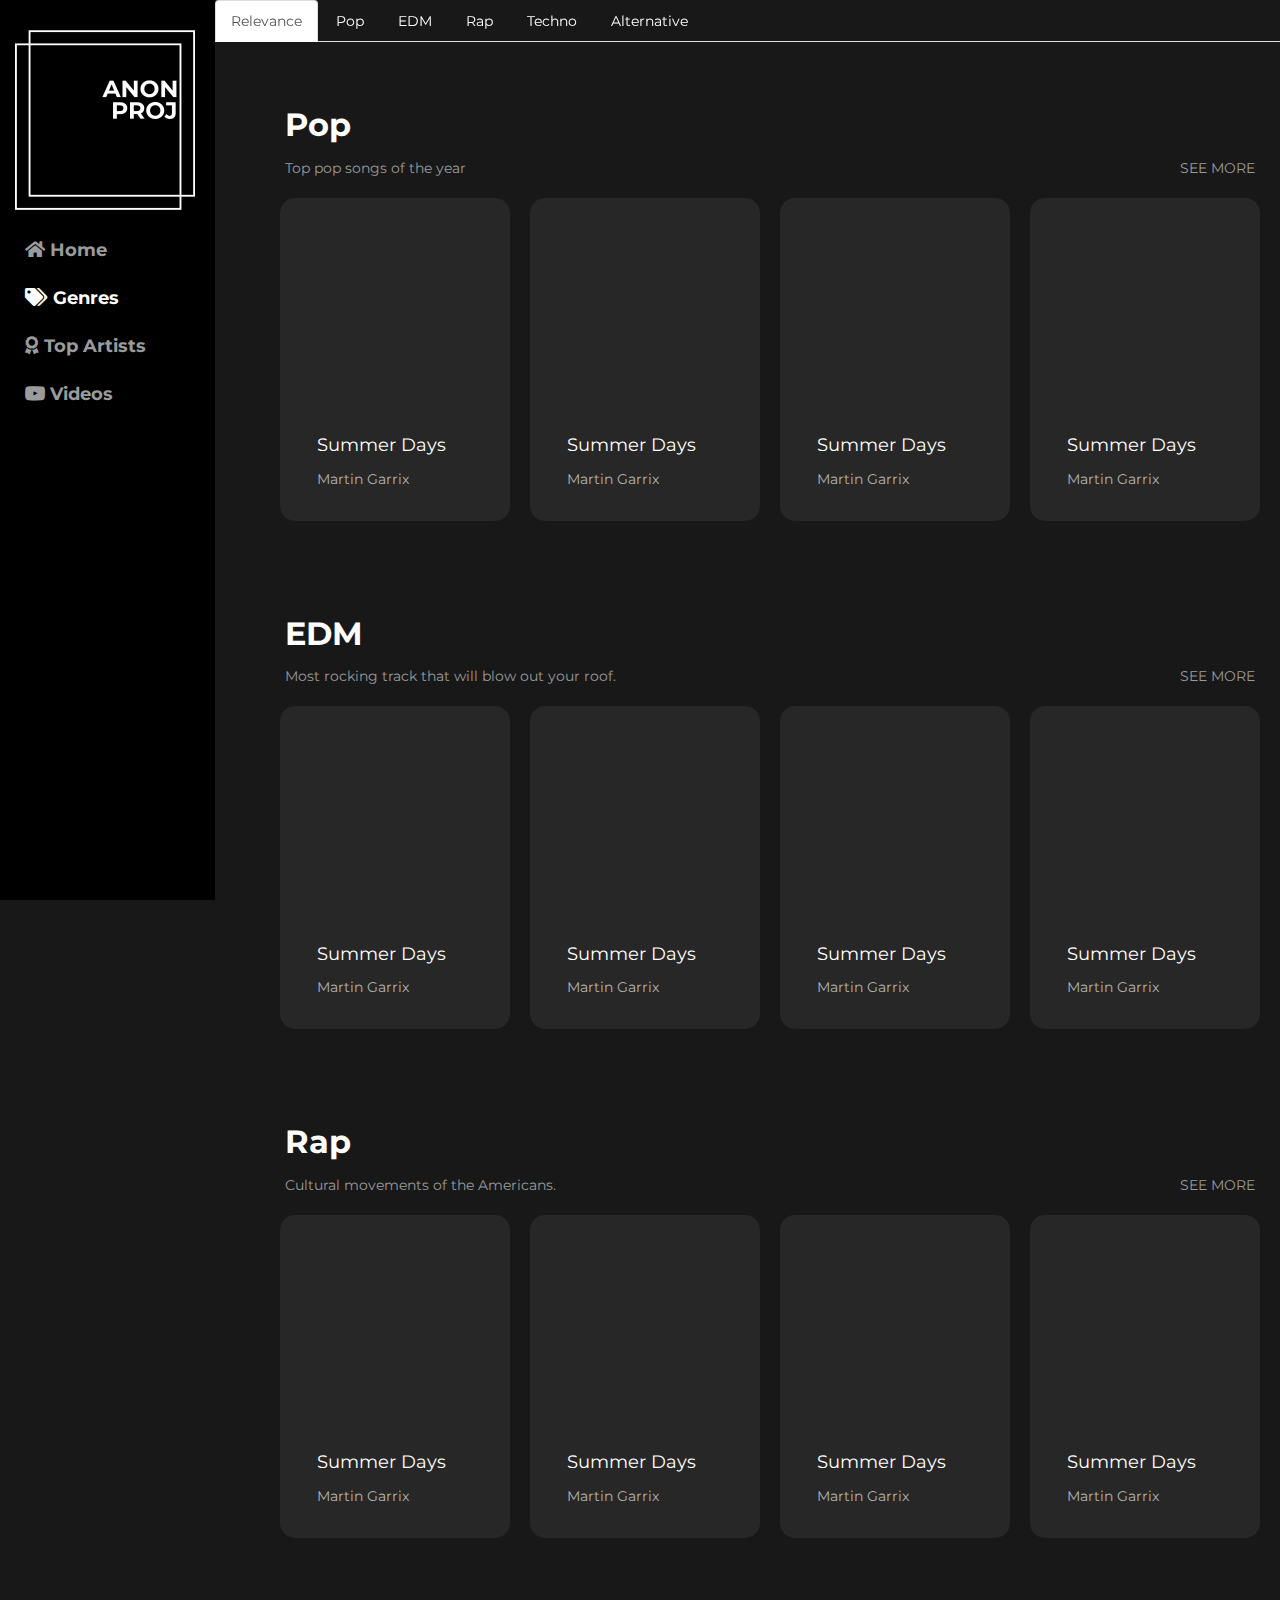
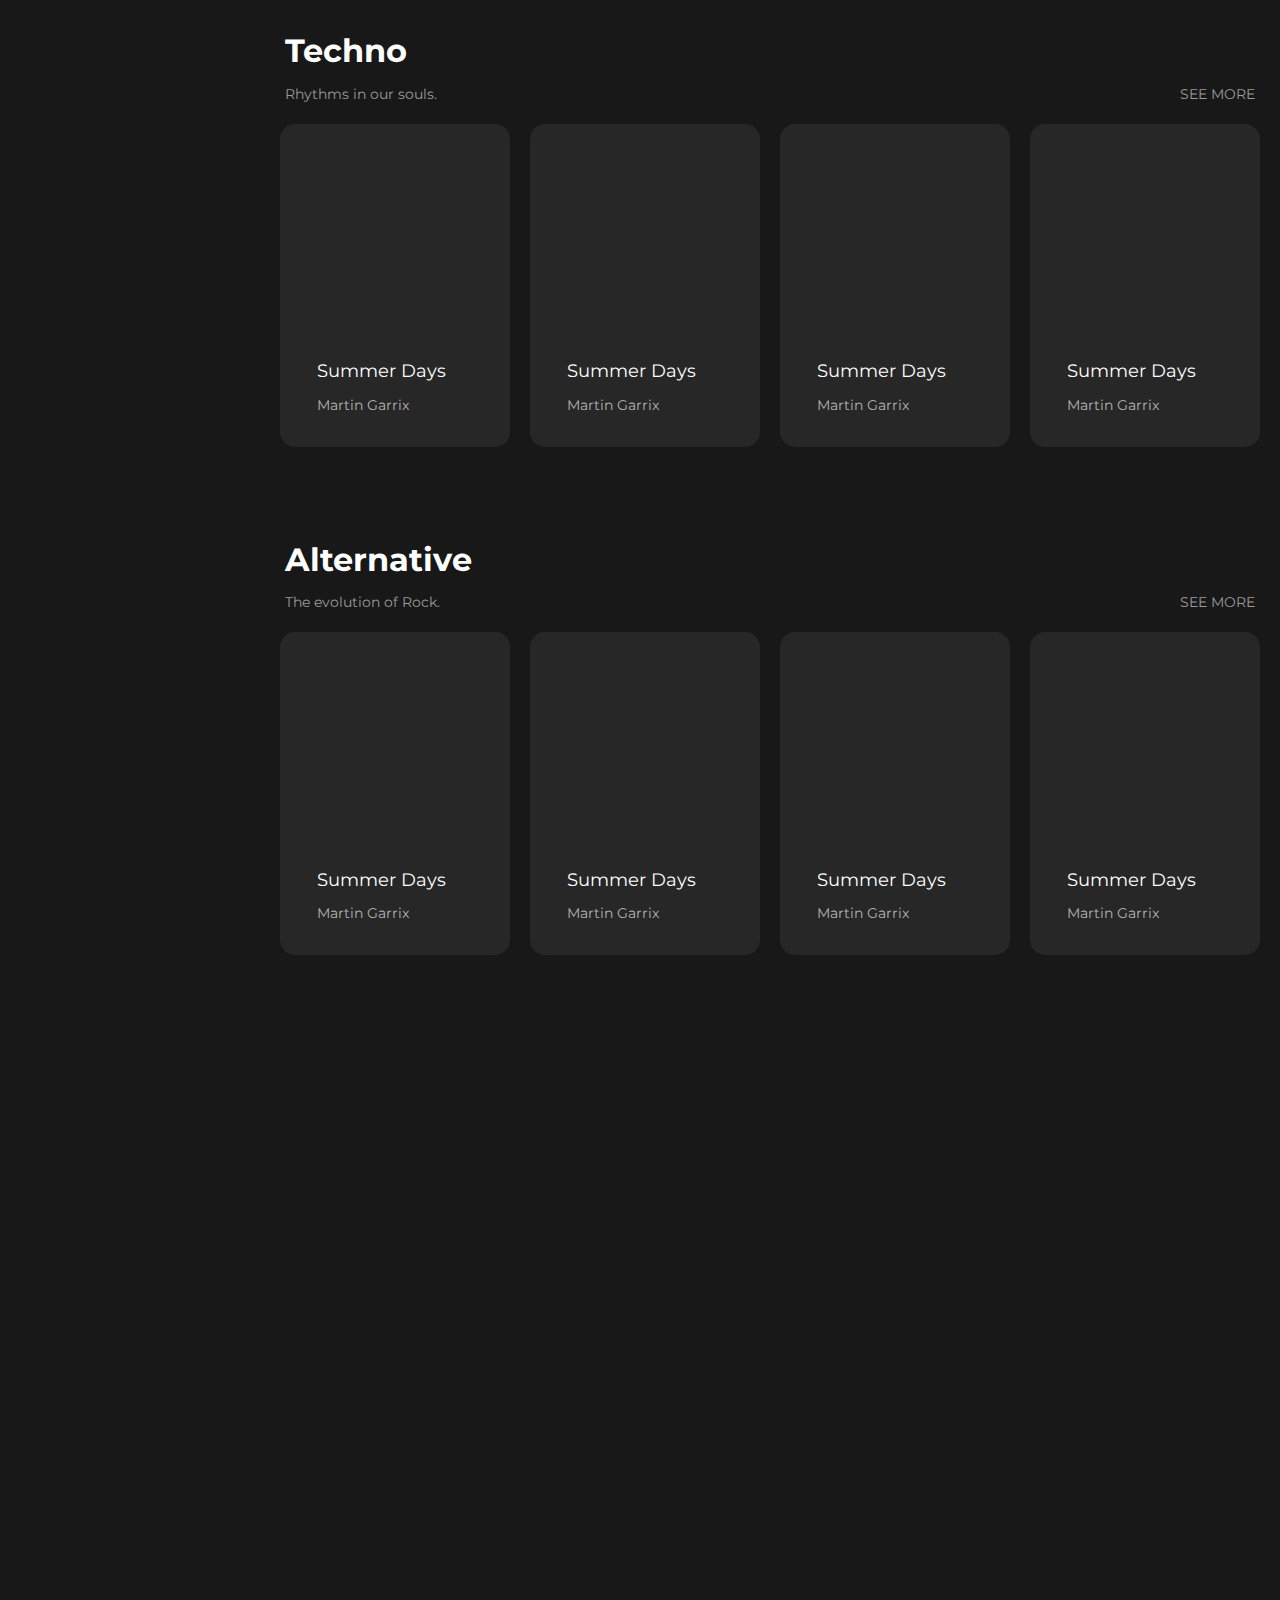
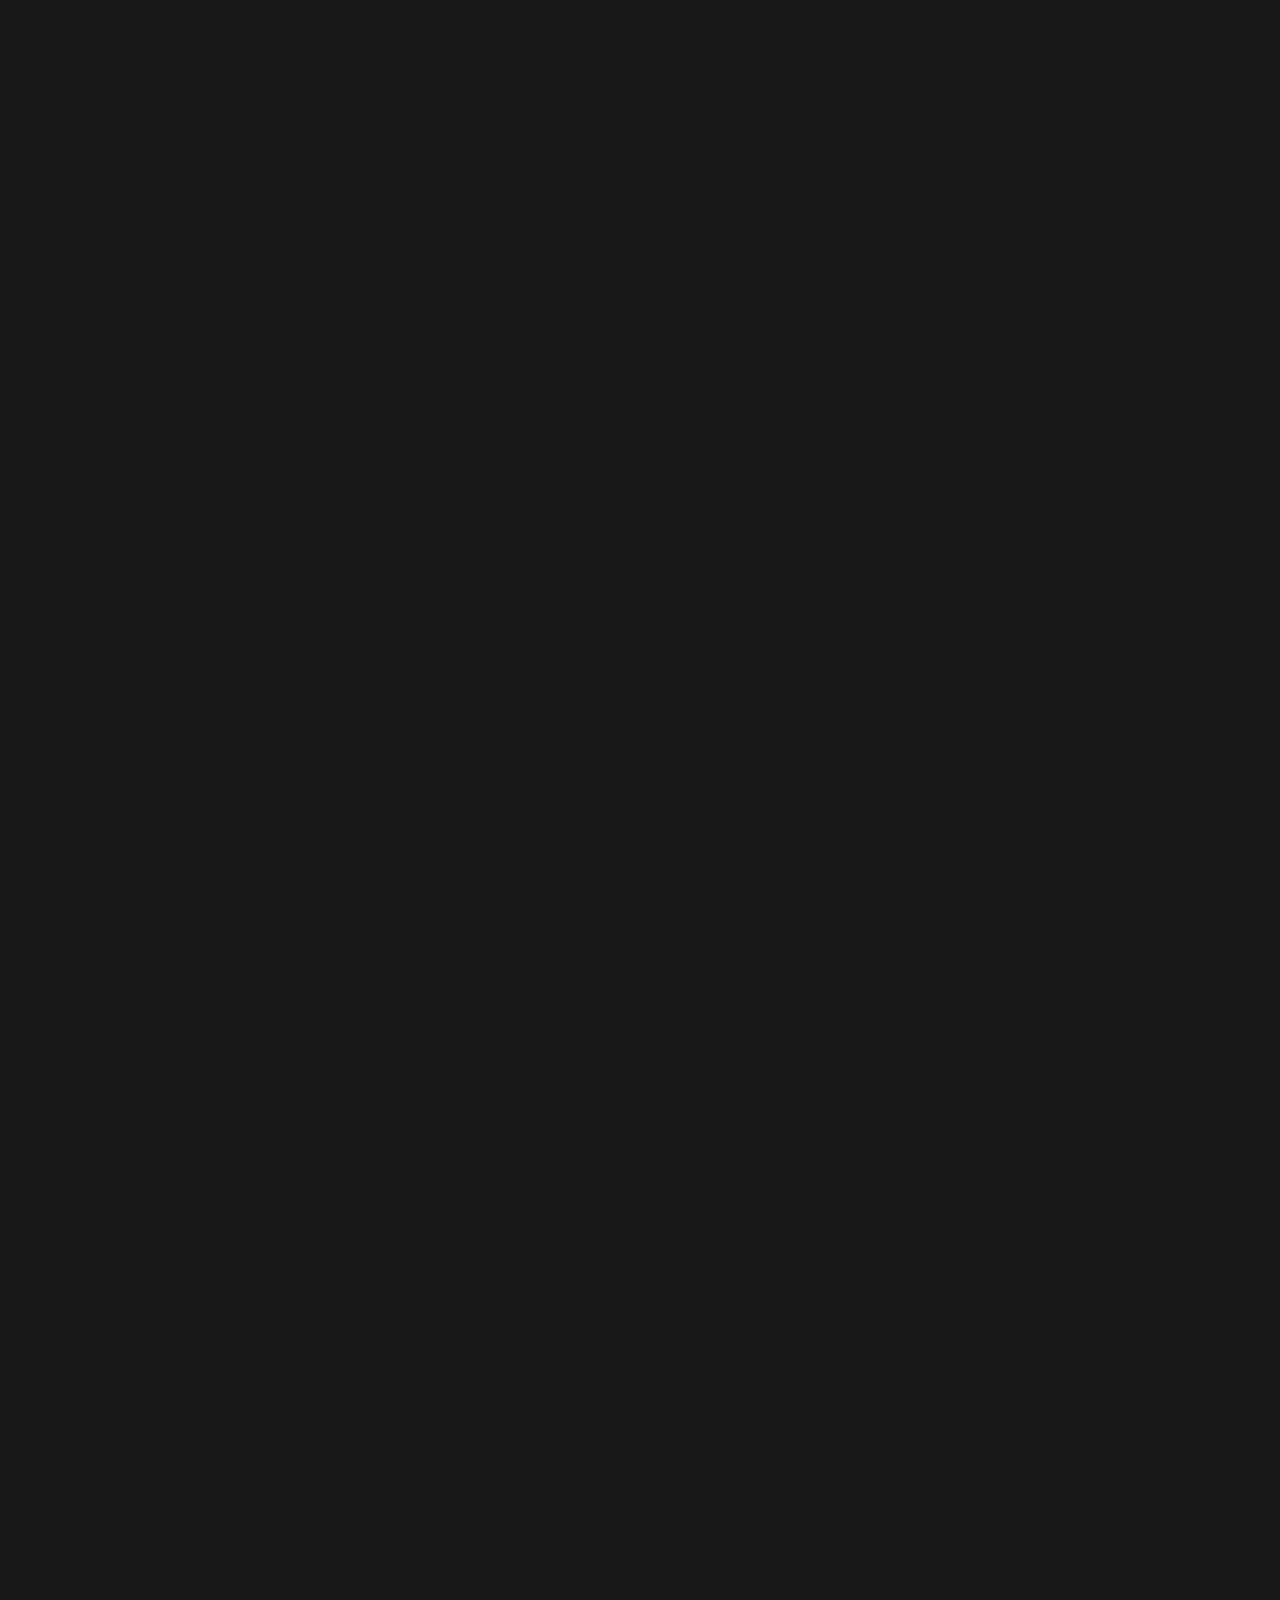
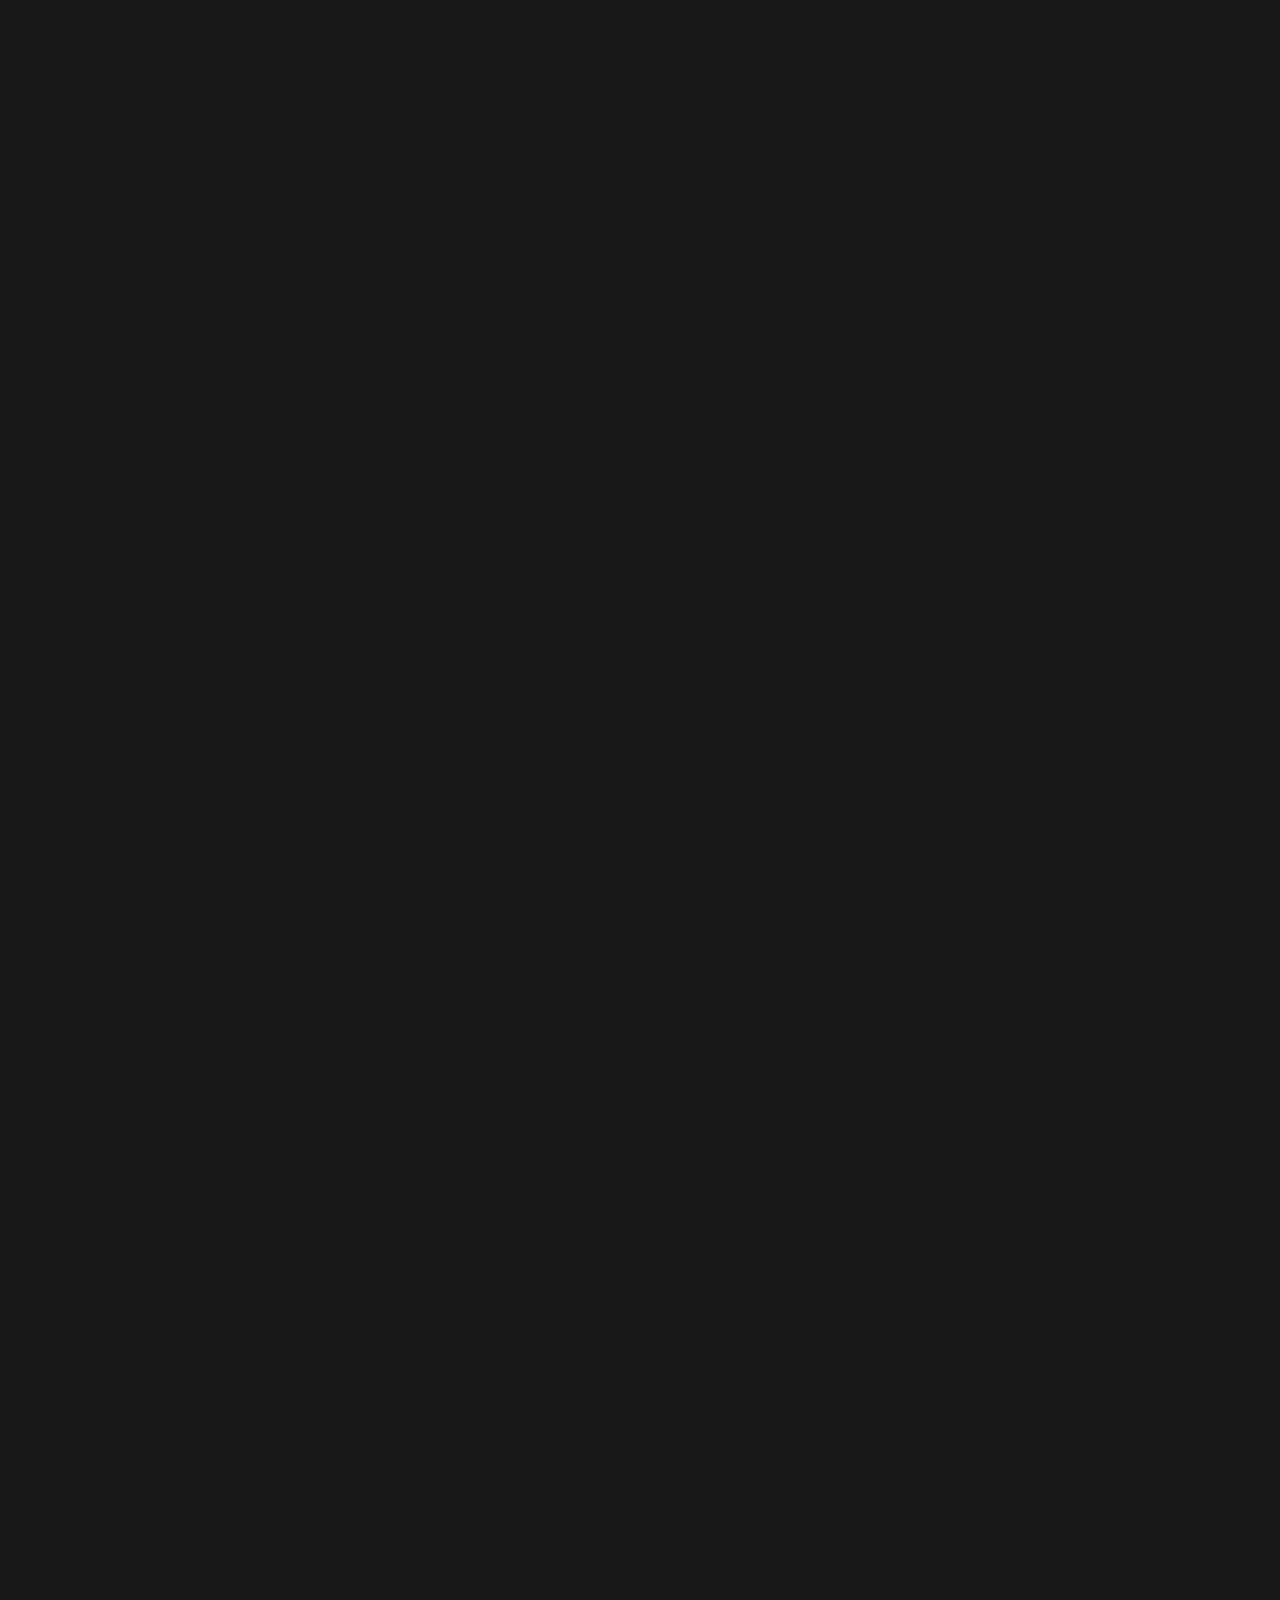
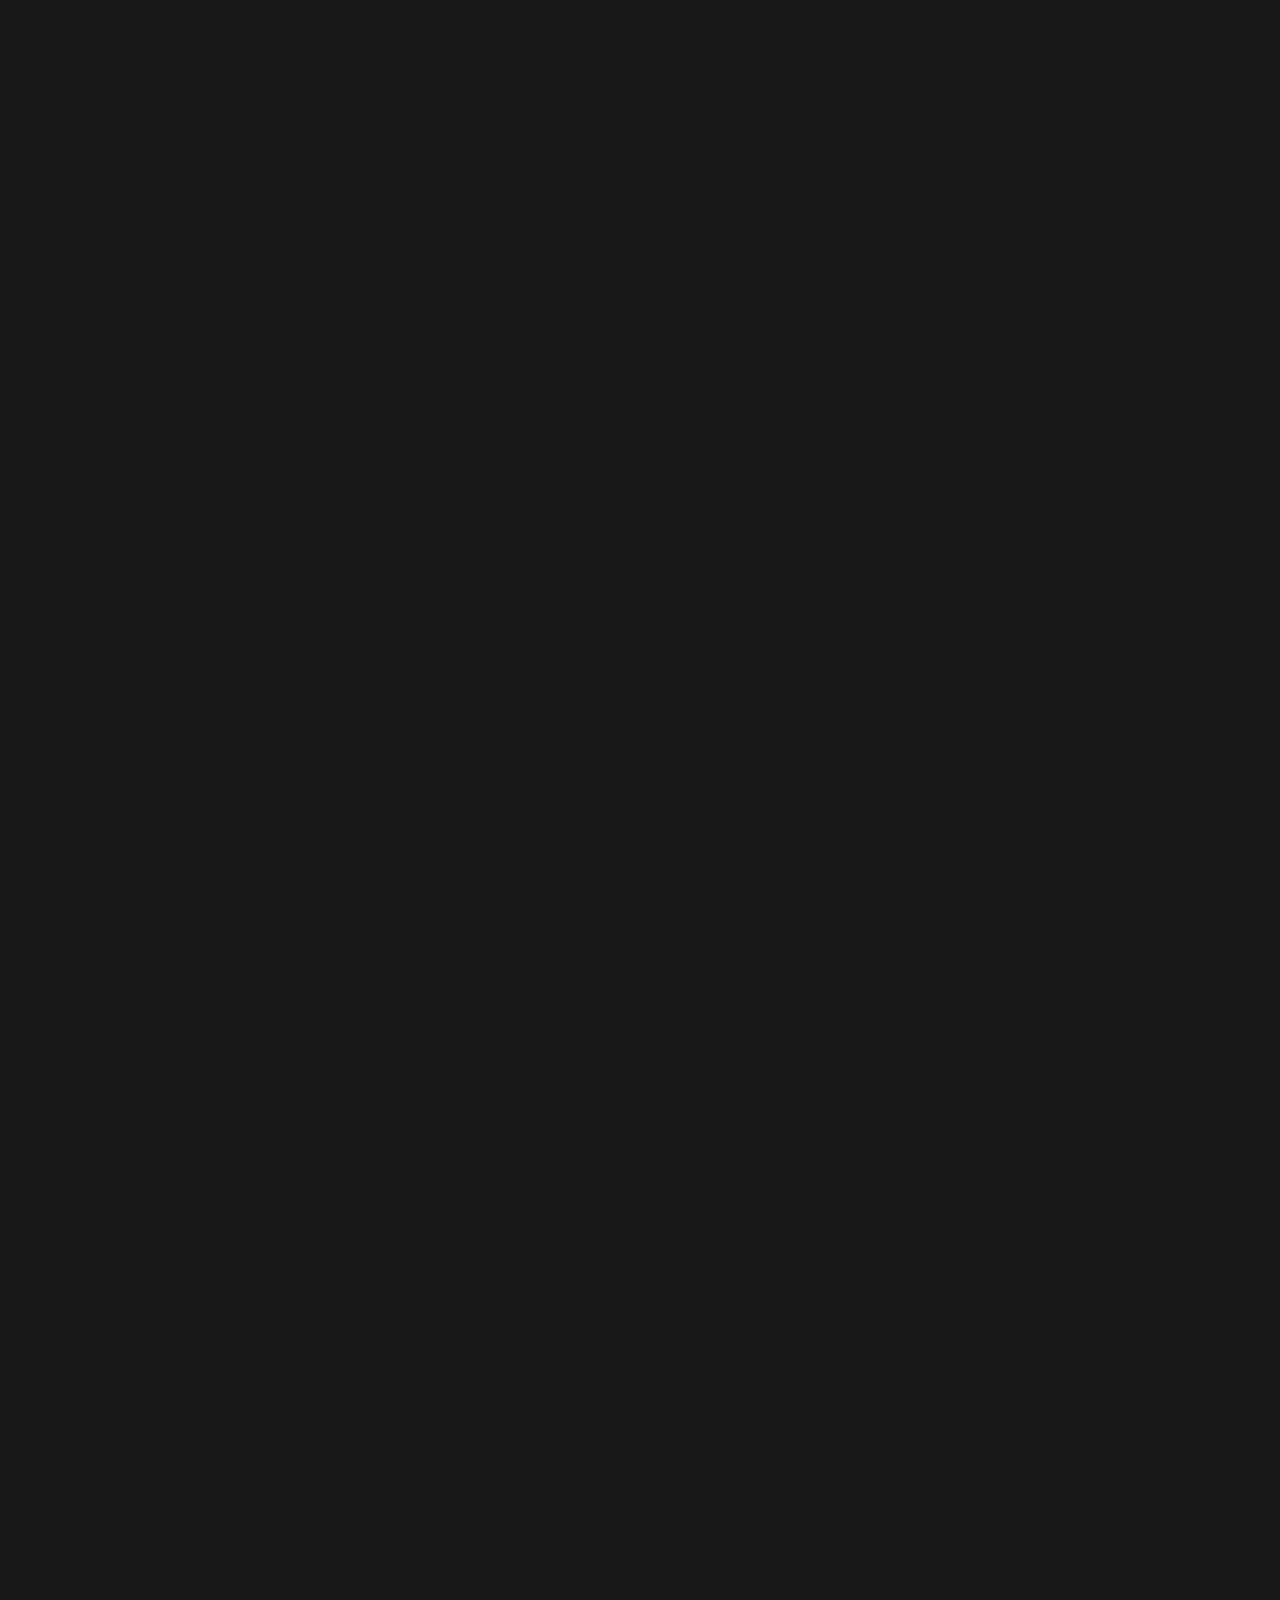
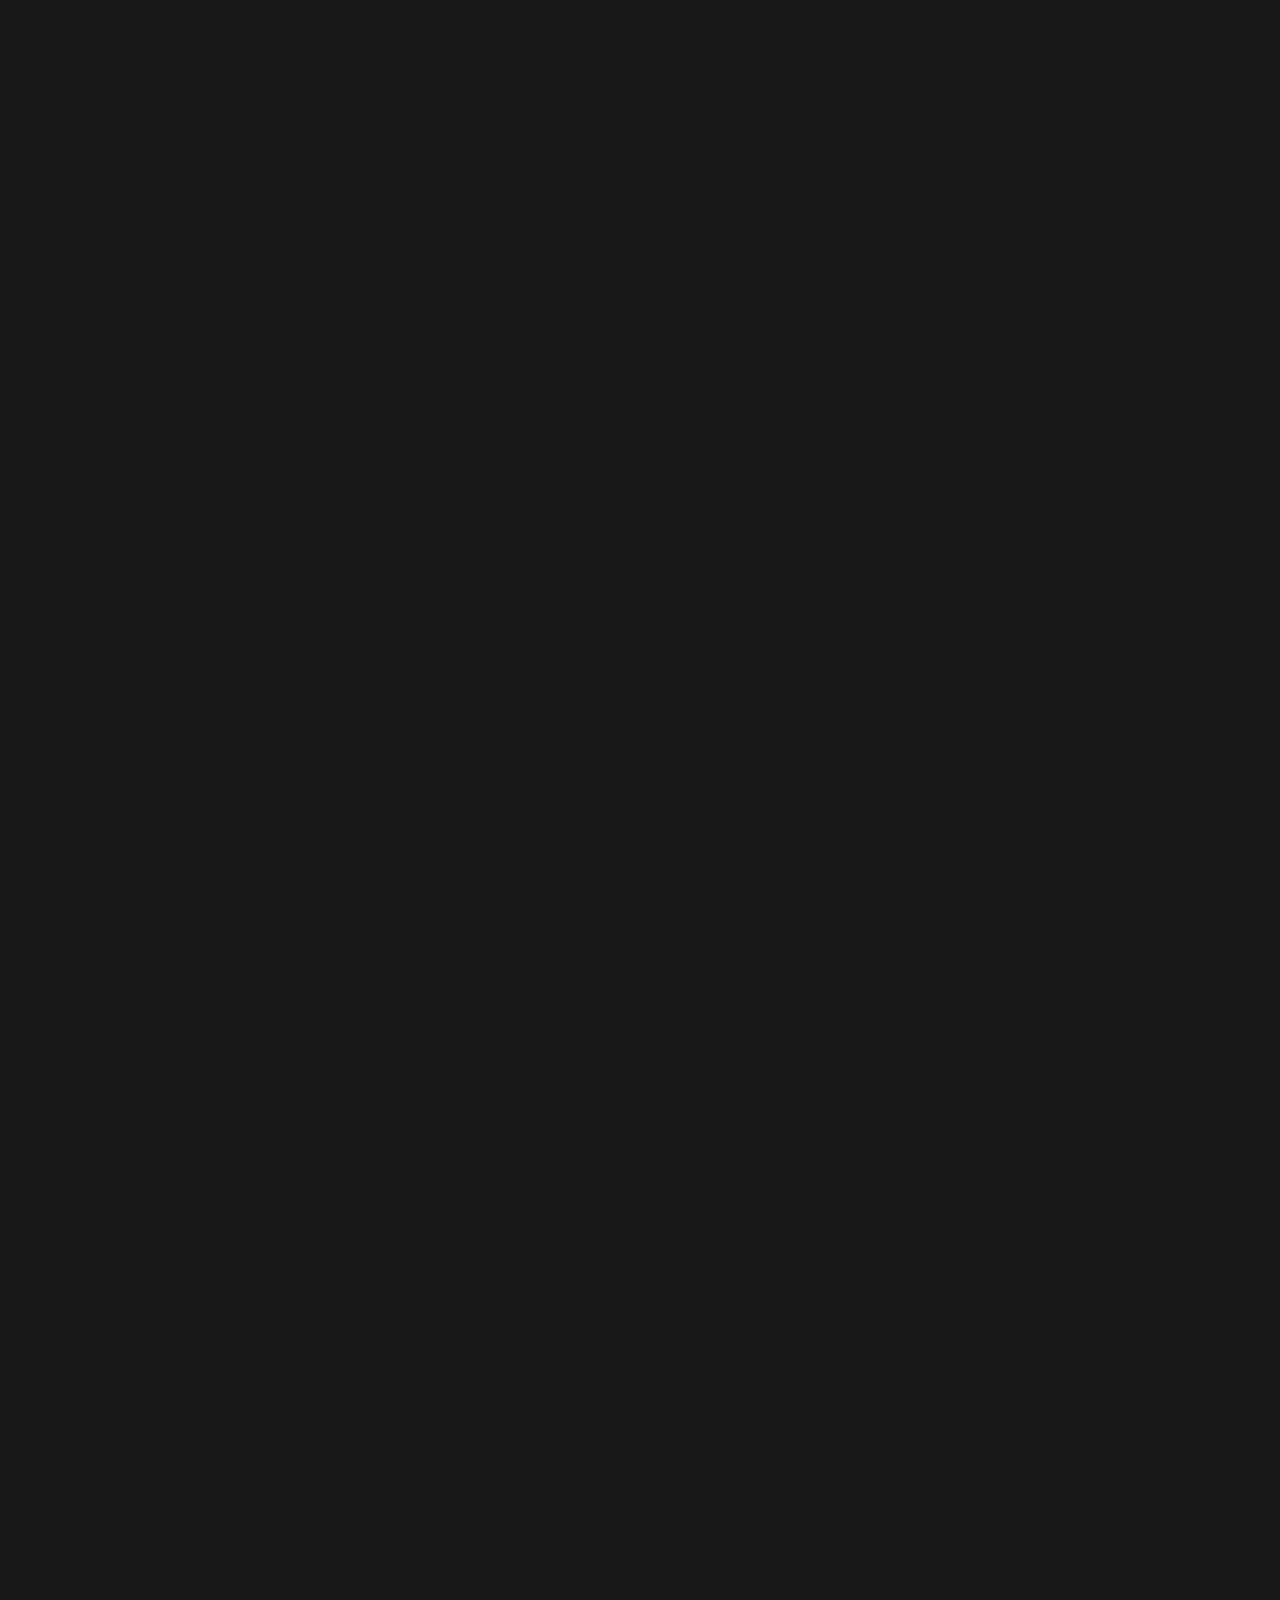
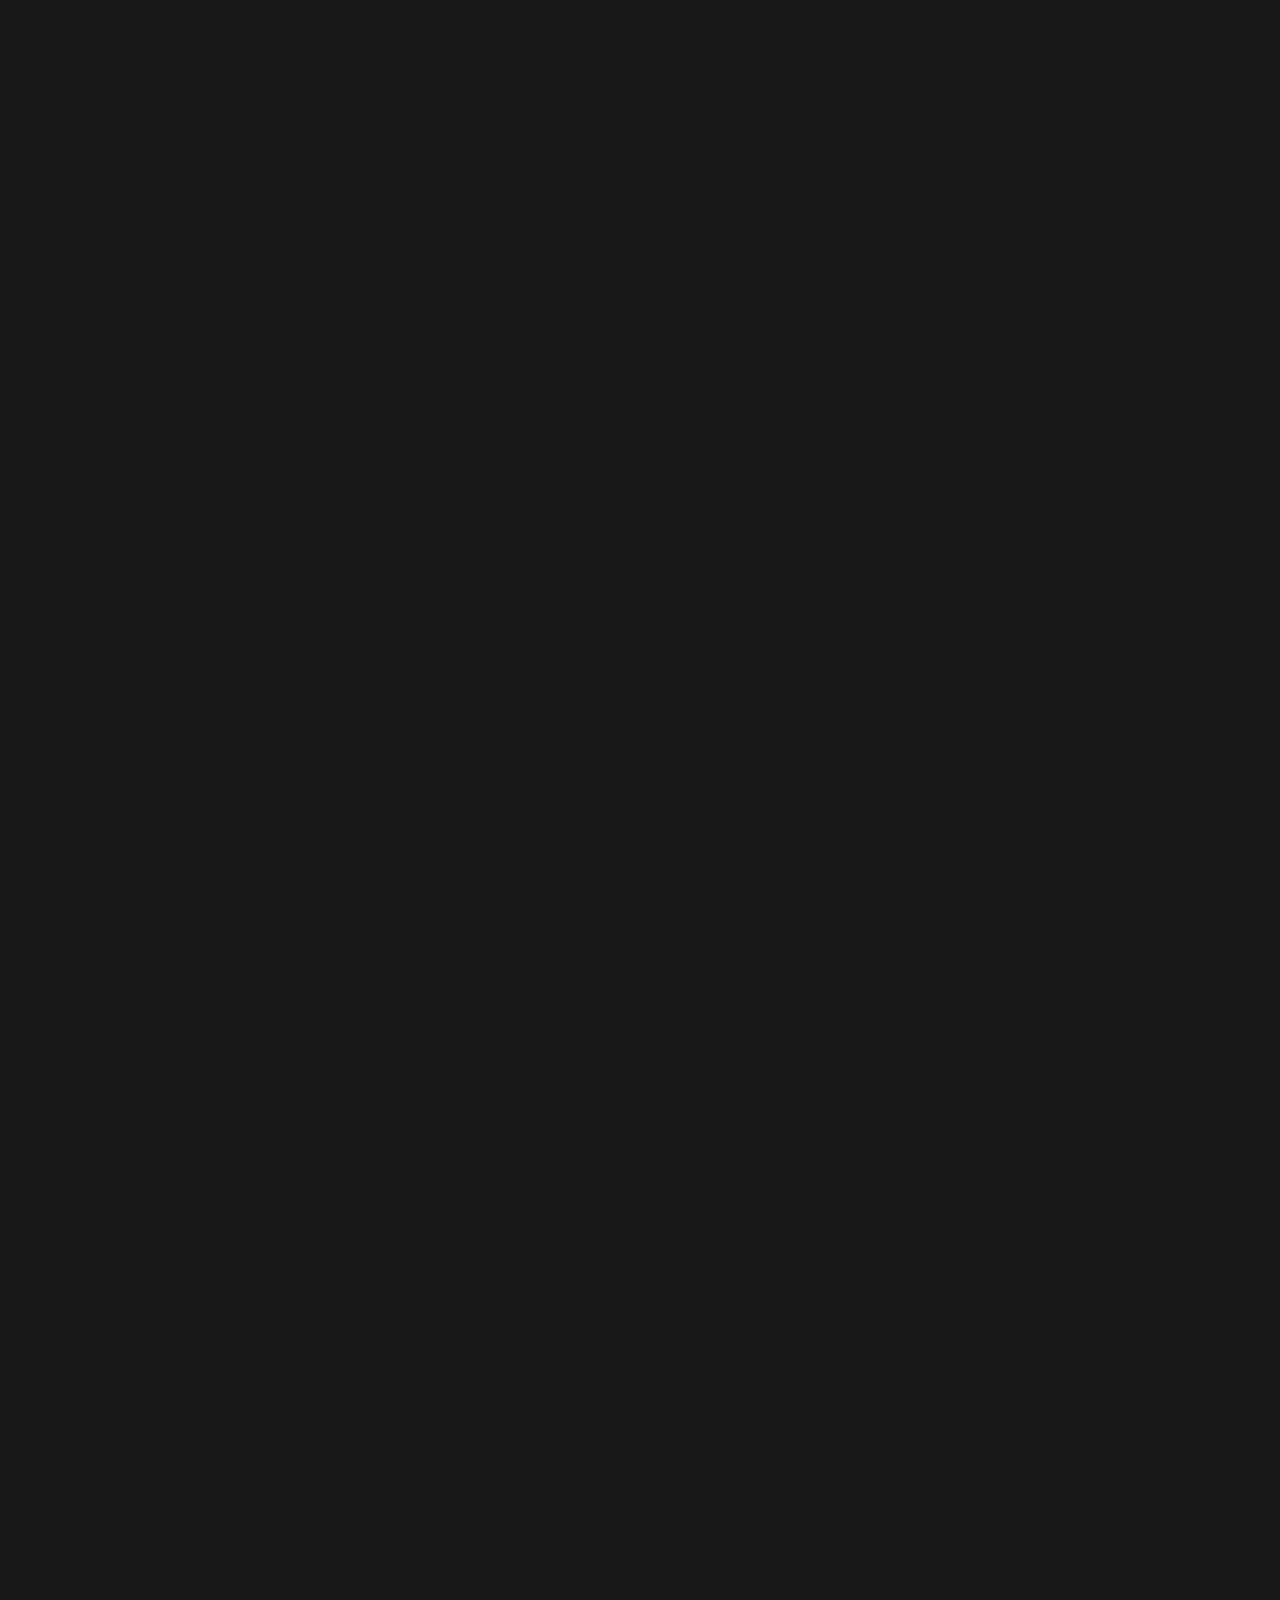
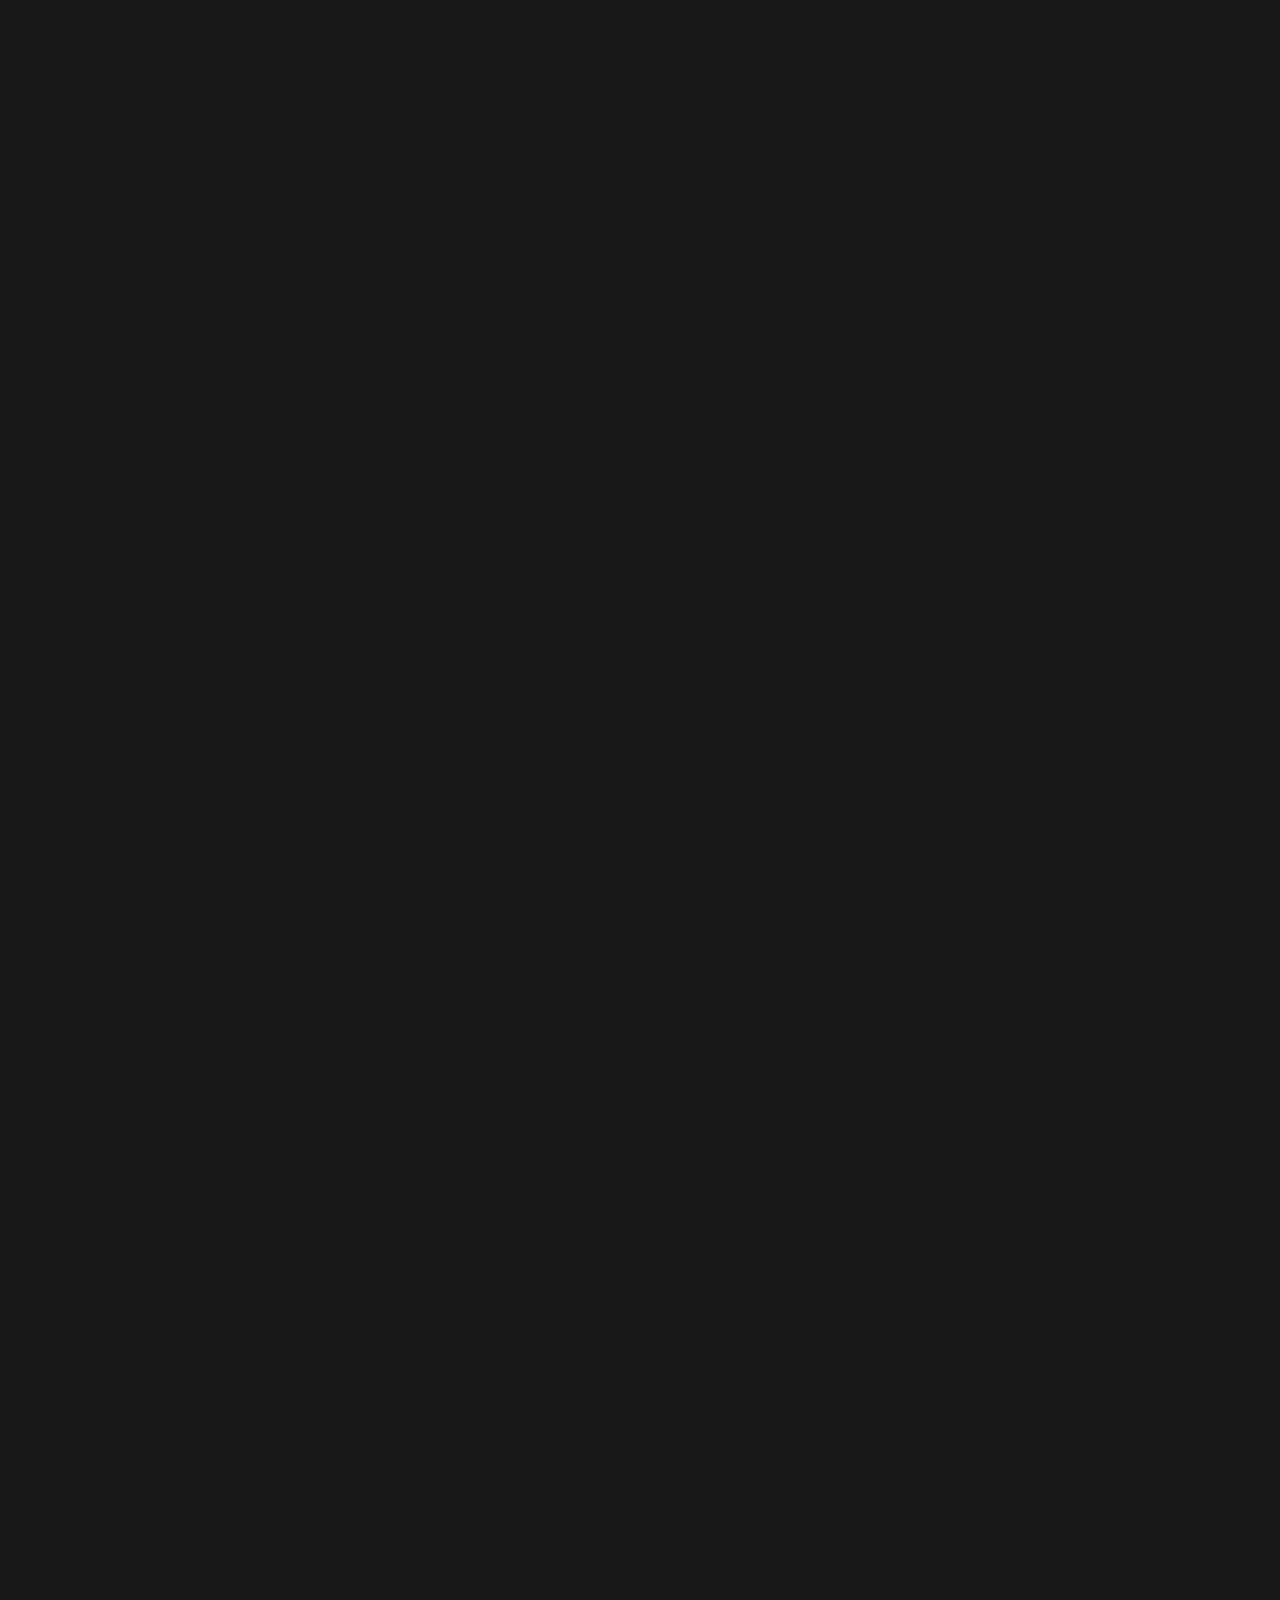
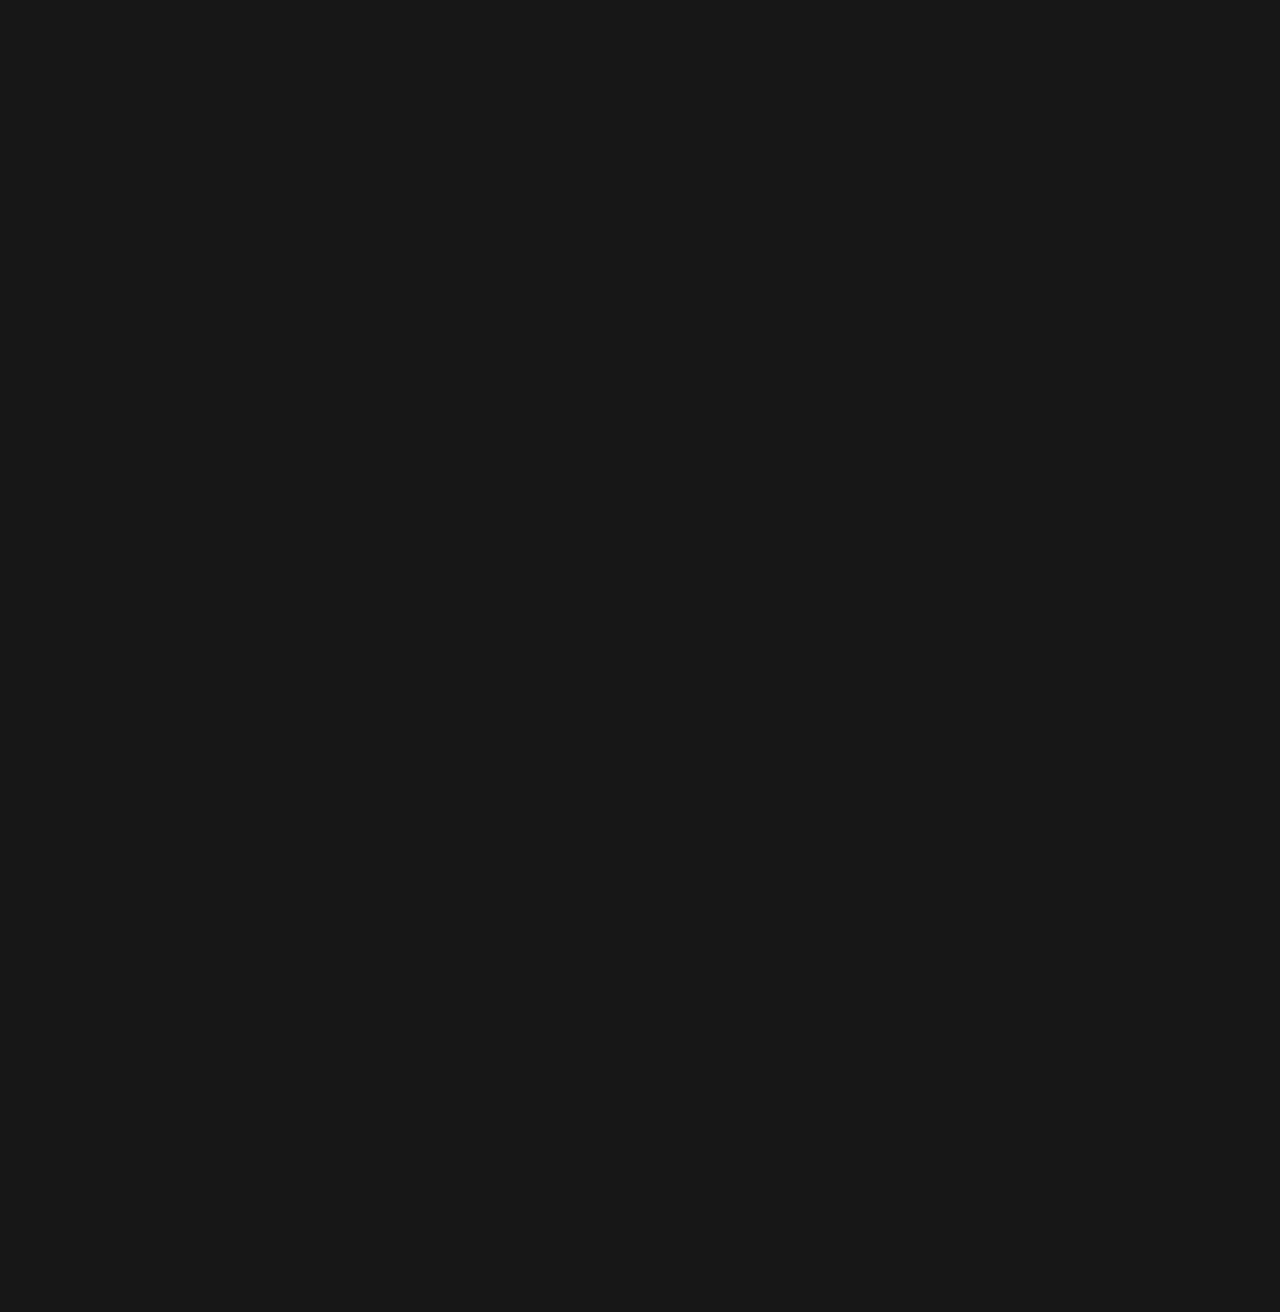
==== commit 30053d1e: "fix margins" ====
--- a/genres.html
+++ b/genres.html
@@ -32,57 +32,74 @@
         <!-- Tab panes -->
         <div class="tab-content">
             <div role="tabpanel" class="tab-pane fade in active" id="relevance">
-                <div class="msec" style="margin-top: 40px">
+                <div class="msec" style="margin-top: 20px">
                     <p class="headerl">Pop</p>
                     <a class="seeall" href="#">SEE MORE</a>
                     <p class="infol">Top pop songs of the year</p>
-                    <div class="col-md-12" style="border-radius: 15px; overflow: hidden;background-color: #272727;height: 300px;">
-                        <div class="col-md-3 box" style="padding: 22px; height: 100%;">
-                            <iframe width="100%" height="208.25px" scrolling="no" frameborder="no" allow="autoplay" src="https://w.soundcloud.com/player/?url=https%3A//api.soundcloud.com/tracks/683908302&color=%23e4c6a2&auto_play=false&hide_related=true&show_comments=false&show_user=false&show_reposts=false&show_teaser=false&visual=true"></iframe>
-                            <p style="color: #ffffff;  font-size: large;">Memories</p>
-                            <p style="color: #b3b3b3;">Maroon 5</p>
-                        </div>
-                        <div class="col-md-3 box" style="padding: 22px; height: 100%;">
-                            <iframe width="100%" height="208.25px" scrolling="no" frameborder="no" allow="autoplay" src="https://w.soundcloud.com/player/?url=https%3A//api.soundcloud.com/tracks/253578518&color=%23e1c5c3&auto_play=false&hide_related=true&show_comments=false&show_user=false&show_reposts=false&show_teaser=false&visual=true"></iframe>
-                            <p style="color: #ffffff;  font-size: large;">Where Is The Love?</p>
-                            <p style="color: #b3b3b3;">The Black Eyed Peas</p>
-                        </div>
-                        <div class="col-md-3 box" style="padding: 22px; height: 100%;">
-                            <iframe width="100%" height="208.25" scrolling="no" frameborder="no" allow="autoplay" src="https://w.soundcloud.com/player/?url=https%3A//api.soundcloud.com/tracks/632659404&color=%230a0f17&auto_play=false&hide_related=true&show_comments=false&show_user=false&show_reposts=false&show_teaser=false&visual=true"></iframe>
-                            <p style="color: #ffffff;  font-size: large;">Dance Monkey</p>
-                            <p style="color: #b3b3b3;">Tones and I</p>
-                        </div>
-                        <div class="col-md-3 box" style="padding: 22px; height: 100%;">
-                            <iframe width="100%" height="208.25" scrolling="no" frameborder="no" allow="autoplay" src="https://w.soundcloud.com/player/?url=https%3A//api.soundcloud.com/tracks/701402605&color=%23939284&auto_play=false&hide_related=true&show_comments=false&show_user=false&show_reposts=false&show_teaser=false&visual=true"></iframe>
-                            <p style="color: #ffffff;  font-size: large;">Don't Start Now</p>
-                            <p style="color: #b3b3b3;">Dua Lipa</p>
-                        </div>
-                    </div>
+                    <div class="row" style=" overflow: hidden;">
+                        <div class="col-md-3 box" style="padding: 22px; height: 100%;background-color: #272727;border-radius: 15px;">
+                            <div class="col-md-12">
+                                <iframe width="100%" height="208.25px" scrolling="no" frameborder="no" allow="autoplay" src="https://w.soundcloud.com/player/?url=https%3A//api.soundcloud.com/tracks/611175963&color=%23487e86&auto_play=false&hide_related=true&show_comments=false&show_user=false&show_reposts=false&show_teaser=false&visual=true"></iframe>
+                                <p style="color: #ffffff;  font-size: large;">Summer Days</p>
+                                <p style="color: #b3b3b3;">Martin Garrix</p>
+                            </div>
+                        </div>
+                        <div class="col-md-3 box" style="padding: 22px; height: 100%;background-color: #272727;border-radius: 15px;">
+                            <div class="col-md-12">
+                                <iframe width="100%" height="208.25px" scrolling="no" frameborder="no" allow="autoplay" src="https://w.soundcloud.com/player/?url=https%3A//api.soundcloud.com/tracks/611175963&color=%23487e86&auto_play=false&hide_related=true&show_comments=false&show_user=false&show_reposts=false&show_teaser=false&visual=true"></iframe>
+                                <p style="color: #ffffff;  font-size: large;">Summer Days</p>
+                                <p style="color: #b3b3b3;">Martin Garrix</p>
+                            </div>
+                        </div>
+                        <div class="col-md-3 box" style="padding: 22px; height: 100%;background-color: #272727;border-radius: 15px;">
+                            <div class="col-md-12">
+                                <iframe width="100%" height="208.25px" scrolling="no" frameborder="no" allow="autoplay" src="https://w.soundcloud.com/player/?url=https%3A//api.soundcloud.com/tracks/611175963&color=%23487e86&auto_play=false&hide_related=true&show_comments=false&show_user=false&show_reposts=false&show_teaser=false&visual=true"></iframe>
+                                <p style="color: #ffffff;  font-size: large;">Summer Days</p>
+                                <p style="color: #b3b3b3;">Martin Garrix</p>
+                            </div>
+                        </div>
+                        <div class="col-md-3 box" style="padding: 22px; height: 100%;background-color: #272727;border-radius: 15px;">
+                            <div class="col-md-12">
+                                <iframe width="100%" height="208.25px" scrolling="no" frameborder="no" allow="autoplay" src="https://w.soundcloud.com/player/?url=https%3A//api.soundcloud.com/tracks/611175963&color=%23487e86&auto_play=false&hide_related=true&show_comments=false&show_user=false&show_reposts=false&show_teaser=false&visual=true"></iframe>
+                                <p style="color: #ffffff;  font-size: large;">Summer Days</p>
+                                <p style="color: #b3b3b3;">Martin Garrix</p>
+                            </div>
+                        </div>
+                    </div>
+                </div>
                 </div>
                 <div class="msec" style="margin-top: 40px">
                     <p class="headerl">EDM</p>
                     <a class="seeall" href="#">SEE MORE</a>
                     <p class="infol">Most rocking track that will blow out your roof.</p>
-                    <div class="col-md-12" style="border-radius: 15px; overflow: hidden;background-color: #272727;height: 300px;">
-                        <div class="col-md-3 box" style="padding: 22px; height: 100%;">
-                            <iframe width="100%" height="208.25px" scrolling="no" frameborder="no" allow="autoplay" src="https://w.soundcloud.com/player/?url=https%3A//api.soundcloud.com/tracks/611175963&color=%23487e86&auto_play=false&hide_related=true&show_comments=false&show_user=false&show_reposts=false&show_teaser=false&visual=true"></iframe>
-                            <p style="color: #ffffff;  font-size: large;">Summer Days</p>
-                            <p style="color: #b3b3b3;">Martin Garrix</p>
-                        </div>
-                        <div class="col-md-3 box" style="padding: 22px; height: 100%;">
-                            <iframe width="100%" height="208.25px" scrolling="no" frameborder="no" allow="autoplay" src="https://w.soundcloud.com/player/?url=https%3A//api.soundcloud.com/tracks/629430042&color=%23a97162&auto_play=false&hide_related=true&show_comments=false&show_user=false&show_reposts=false&show_teaser=false&visual=true"></iframe>
-                            <p style="color: #ffffff;  font-size: large;">Call You Mine</p>
-                            <p style="color: #b3b3b3;">The Chainsmokers</p>
-                        </div>
-                        <div class="col-md-3 box" style="padding: 22px; height: 100%;">
-                            <iframe width="100%" height="208.25px" scrolling="no" frameborder="no" allow="autoplay" src="https://w.soundcloud.com/player/?url=https%3A//api.soundcloud.com/tracks/706885594&color=%23a1616f&auto_play=false&hide_related=true&show_comments=false&show_user=false&show_reposts=false&show_teaser=false&visual=true"></iframe>
-                            <p style="color: #ffffff;  font-size: large;">Takeaway</p>
-                            <p style="color: #b3b3b3;">ILLENIUM</p>
-                        </div>
-                        <div class="col-md-3 box" style="padding: 22px; height: 100%;">
-                            <iframe width="100%" height="208.25px" scrolling="no" frameborder="no" allow="autoplay" src="https://w.soundcloud.com/player/?url=https%3A//api.soundcloud.com/tracks/652911191&color=%23bfbcbb&auto_play=false&hide_related=true&show_comments=false&show_user=false&show_reposts=false&show_teaser=false&visual=true"></iframe>
-                            <p style="color: #ffffff;  font-size: large;">These Are The Times</p>
-                            <p style="color: #b3b3b3;">Martin Garrix</p>
+                    <div class="row" style=" overflow: hidden;">
+                        <div class="col-md-3 box" style="padding: 22px; height: 100%;background-color: #272727;border-radius: 15px;">
+                            <div class="col-md-12">
+                                <iframe width="100%" height="208.25px" scrolling="no" frameborder="no" allow="autoplay" src="https://w.soundcloud.com/player/?url=https%3A//api.soundcloud.com/tracks/611175963&color=%23487e86&auto_play=false&hide_related=true&show_comments=false&show_user=false&show_reposts=false&show_teaser=false&visual=true"></iframe>
+                                <p style="color: #ffffff;  font-size: large;">Summer Days</p>
+                                <p style="color: #b3b3b3;">Martin Garrix</p>
+                            </div>
+                        </div>
+                        <div class="col-md-3 box" style="padding: 22px; height: 100%;background-color: #272727;border-radius: 15px;">
+                            <div class="col-md-12">
+                                <iframe width="100%" height="208.25px" scrolling="no" frameborder="no" allow="autoplay" src="https://w.soundcloud.com/player/?url=https%3A//api.soundcloud.com/tracks/611175963&color=%23487e86&auto_play=false&hide_related=true&show_comments=false&show_user=false&show_reposts=false&show_teaser=false&visual=true"></iframe>
+                                <p style="color: #ffffff;  font-size: large;">Summer Days</p>
+                                <p style="color: #b3b3b3;">Martin Garrix</p>
+                            </div>
+                        </div>
+                        <div class="col-md-3 box" style="padding: 22px; height: 100%;background-color: #272727;border-radius: 15px;">
+                            <div class="col-md-12">
+                                <iframe width="100%" height="208.25px" scrolling="no" frameborder="no" allow="autoplay" src="https://w.soundcloud.com/player/?url=https%3A//api.soundcloud.com/tracks/611175963&color=%23487e86&auto_play=false&hide_related=true&show_comments=false&show_user=false&show_reposts=false&show_teaser=false&visual=true"></iframe>
+                                <p style="color: #ffffff;  font-size: large;">Summer Days</p>
+                                <p style="color: #b3b3b3;">Martin Garrix</p>
+                            </div>
+                        </div>
+                        <div class="col-md-3 box" style="padding: 22px; height: 100%;background-color: #272727;border-radius: 15px;">
+                            <div class="col-md-12">
+                                <iframe width="100%" height="208.25px" scrolling="no" frameborder="no" allow="autoplay" src="https://w.soundcloud.com/player/?url=https%3A//api.soundcloud.com/tracks/611175963&color=%23487e86&auto_play=false&hide_related=true&show_comments=false&show_user=false&show_reposts=false&show_teaser=false&visual=true"></iframe>
+                                <p style="color: #ffffff;  font-size: large;">Summer Days</p>
+                                <p style="color: #b3b3b3;">Martin Garrix</p>
+                            </div>
                         </div>
                     </div>
                 </div>
@@ -90,26 +107,34 @@
                     <p class="headerl">Rap</p>
                     <a class="seeall" href="#">SEE MORE</a>
                     <p class="infol">Cultural movements of the Americans.</p>
-                    <div class="col-md-12" style="border-radius: 15px; overflow: hidden;background-color: #272727;height: 300px;">
-                        <div class="col-md-3 box" style="padding: 22px; height: 100%;">
-                            <iframe width="100%" height="208.25px" scrolling="no" frameborder="no" allow="autoplay" src="https://w.soundcloud.com/player/?url=https%3A//api.soundcloud.com/tracks/624758298&color=%23c8a648&auto_play=false&hide_related=true&show_comments=false&show_user=false&show_reposts=false&show_teaser=false&visual=true"></iframe>
-                            <p style="color: #ffffff;  font-size: large;">Ransom</p>
-                            <p style="color: #b3b3b3;">Lil Tecca</p>
-                        </div>
-                        <div class="col-md-3 box" style="padding: 22px; height: 100%;">
-                            <iframe width="100%" height="208.25px" scrolling="no" frameborder="no" allow="autoplay" src="https://w.soundcloud.com/player/?url=https%3A//api.soundcloud.com/tracks/539018871&color=%23d39037&auto_play=false&hide_related=true&show_comments=false&show_user=false&show_reposts=false&show_teaser=false&visual=true"></iframe>
-                            <p style="color: #ffffff;  font-size: large;">Old Town Road</p>
-                            <p style="color: #b3b3b3;">Lil Nas X</p>
-                        </div>
-                        <div class="col-md-3 box" style="padding: 22px; height: 100%;">
-                            <iframe width="100%" height="208.25px" scrolling="no" frameborder="no" allow="autoplay" src="https://w.soundcloud.com/player/?url=https%3A//api.soundcloud.com/tracks/637082184&color=%230b0908&auto_play=false&hide_related=true&show_comments=false&show_user=false&show_reposts=false&show_teaser=false&visual=true"></iframe>
-                            <p style="color: #ffffff;  font-size: large;">Money In The Grave</p>
-                            <p style="color: #b3b3b3;">Drake</p>
-                        </div>
-                        <div class="col-md-3 box" style="padding: 22px; height: 100%;">
-                            <iframe width="100%" height="208.25px" scrolling="no" frameborder="no" allow="autoplay" src="https://w.soundcloud.com/player/?url=https%3A//api.soundcloud.com/tracks/633996678&color=%239486c6&auto_play=false&hide_related=true&show_comments=false&show_user=false&show_reposts=false&show_teaser=false&visual=true"></iframe>
-                            <p style="color: #ffffff;  font-size: large;">No Guidance</p>
-                            <p style="color: #b3b3b3;">Chris Brown ft. Drake</p>
+                    <div class="row" style=" overflow: hidden;">
+                        <div class="col-md-3 box" style="padding: 22px; height: 100%;background-color: #272727;border-radius: 15px;">
+                            <div class="col-md-12">
+                                <iframe width="100%" height="208.25px" scrolling="no" frameborder="no" allow="autoplay" src="https://w.soundcloud.com/player/?url=https%3A//api.soundcloud.com/tracks/611175963&color=%23487e86&auto_play=false&hide_related=true&show_comments=false&show_user=false&show_reposts=false&show_teaser=false&visual=true"></iframe>
+                                <p style="color: #ffffff;  font-size: large;">Summer Days</p>
+                                <p style="color: #b3b3b3;">Martin Garrix</p>
+                            </div>
+                        </div>
+                        <div class="col-md-3 box" style="padding: 22px; height: 100%;background-color: #272727;border-radius: 15px;">
+                            <div class="col-md-12">
+                                <iframe width="100%" height="208.25px" scrolling="no" frameborder="no" allow="autoplay" src="https://w.soundcloud.com/player/?url=https%3A//api.soundcloud.com/tracks/611175963&color=%23487e86&auto_play=false&hide_related=true&show_comments=false&show_user=false&show_reposts=false&show_teaser=false&visual=true"></iframe>
+                                <p style="color: #ffffff;  font-size: large;">Summer Days</p>
+                                <p style="color: #b3b3b3;">Martin Garrix</p>
+                            </div>
+                        </div>
+                        <div class="col-md-3 box" style="padding: 22px; height: 100%;background-color: #272727;border-radius: 15px;">
+                            <div class="col-md-12">
+                                <iframe width="100%" height="208.25px" scrolling="no" frameborder="no" allow="autoplay" src="https://w.soundcloud.com/player/?url=https%3A//api.soundcloud.com/tracks/611175963&color=%23487e86&auto_play=false&hide_related=true&show_comments=false&show_user=false&show_reposts=false&show_teaser=false&visual=true"></iframe>
+                                <p style="color: #ffffff;  font-size: large;">Summer Days</p>
+                                <p style="color: #b3b3b3;">Martin Garrix</p>
+                            </div>
+                        </div>
+                        <div class="col-md-3 box" style="padding: 22px; height: 100%;background-color: #272727;border-radius: 15px;">
+                            <div class="col-md-12">
+                                <iframe width="100%" height="208.25px" scrolling="no" frameborder="no" allow="autoplay" src="https://w.soundcloud.com/player/?url=https%3A//api.soundcloud.com/tracks/611175963&color=%23487e86&auto_play=false&hide_related=true&show_comments=false&show_user=false&show_reposts=false&show_teaser=false&visual=true"></iframe>
+                                <p style="color: #ffffff;  font-size: large;">Summer Days</p>
+                                <p style="color: #b3b3b3;">Martin Garrix</p>
+                            </div>
                         </div>
                     </div>
                 </div>
@@ -117,26 +142,34 @@
                     <p class="headerl">Techno</p>
                     <a class="seeall" href="#">SEE MORE</a>
                     <p class="infol">Rhythms in our souls.</p>
-                    <div class="col-md-12" style="border-radius: 15px; overflow: hidden;background-color: #272727;height: 300px;">
-                        <div class="col-md-3 box" style="padding: 22px; height: 100%;">
-                            <iframe width="100%" height="208.25px" scrolling="no" frameborder="no" allow="autoplay" src="https://w.soundcloud.com/player/?url=https%3A//api.soundcloud.com/tracks/656100065&color=%23655396&auto_play=false&hide_related=true&show_comments=false&show_user=false&show_reposts=false&show_teaser=false&visual=true"></iframe>
-                            <p style="color: #ffffff;  font-size: large;">Sweet But Psycho</p>
-                            <p style="color: #b3b3b3;">Ava Max</p>
-                        </div>
-                        <div class="col-md-3 box" style="padding: 22px; height: 100%;">
-                            <iframe width="100%" height="208.25px" scrolling="no" frameborder="no" allow="autoplay" src="https://w.soundcloud.com/player/?url=https%3A//api.soundcloud.com/tracks/297893459&color=%23847c74&auto_play=false&hide_related=true&show_comments=false&show_user=false&show_reposts=false&show_teaser=false&visual=true"></iframe>
-                            <p style="color: #ffffff;  font-size: large;">Make Me Move</p>
-                            <p style="color: #b3b3b3;">Culture Code</p>
-                        </div>
-                        <div class="col-md-3 box" style="padding: 22px; height: 100%;">
-                            <iframe width="100%" height="208.25px" scrolling="no" frameborder="no" allow="autoplay" src="https://w.soundcloud.com/player/?url=https%3A//api.soundcloud.com/tracks/578933490&color=%23544c44&auto_play=false&hide_related=true&show_comments=false&show_user=false&show_reposts=false&show_teaser=false&visual=true"></iframe>
-                            <p style="color: #ffffff;  font-size: large;">No Sleep</p>
-                            <p style="color: #b3b3b3;">Martin Garrix ft. Bonn</p>
-                        </div>
-                        <div class="col-md-3 box" style="padding: 22px; height: 100%;">
-                            <iframe width="100%" height="208.25px" scrolling="no" frameborder="no" allow="autoplay" src="https://w.soundcloud.com/player/?url=https%3A//api.soundcloud.com/tracks/478430433&color=%2318201f&auto_play=false&hide_related=true&show_comments=false&show_user=false&show_reposts=false&show_teaser=false&visual=true"></iframe>
-                            <p style="color: #ffffff;  font-size: large;">High On Life</p>
-                            <p style="color: #b3b3b3;">Martin Garrix ft. Bonn</p>
+                    <div class="row" style=" overflow: hidden;">
+                        <div class="col-md-3 box" style="padding: 22px; height: 100%;background-color: #272727;border-radius: 15px;">
+                            <div class="col-md-12">
+                                <iframe width="100%" height="208.25px" scrolling="no" frameborder="no" allow="autoplay" src="https://w.soundcloud.com/player/?url=https%3A//api.soundcloud.com/tracks/611175963&color=%23487e86&auto_play=false&hide_related=true&show_comments=false&show_user=false&show_reposts=false&show_teaser=false&visual=true"></iframe>
+                                <p style="color: #ffffff;  font-size: large;">Summer Days</p>
+                                <p style="color: #b3b3b3;">Martin Garrix</p>
+                            </div>
+                        </div>
+                        <div class="col-md-3 box" style="padding: 22px; height: 100%;background-color: #272727;border-radius: 15px;">
+                            <div class="col-md-12">
+                                <iframe width="100%" height="208.25px" scrolling="no" frameborder="no" allow="autoplay" src="https://w.soundcloud.com/player/?url=https%3A//api.soundcloud.com/tracks/611175963&color=%23487e86&auto_play=false&hide_related=true&show_comments=false&show_user=false&show_reposts=false&show_teaser=false&visual=true"></iframe>
+                                <p style="color: #ffffff;  font-size: large;">Summer Days</p>
+                                <p style="color: #b3b3b3;">Martin Garrix</p>
+                            </div>
+                        </div>
+                        <div class="col-md-3 box" style="padding: 22px; height: 100%;background-color: #272727;border-radius: 15px;">
+                            <div class="col-md-12">
+                                <iframe width="100%" height="208.25px" scrolling="no" frameborder="no" allow="autoplay" src="https://w.soundcloud.com/player/?url=https%3A//api.soundcloud.com/tracks/611175963&color=%23487e86&auto_play=false&hide_related=true&show_comments=false&show_user=false&show_reposts=false&show_teaser=false&visual=true"></iframe>
+                                <p style="color: #ffffff;  font-size: large;">Summer Days</p>
+                                <p style="color: #b3b3b3;">Martin Garrix</p>
+                            </div>
+                        </div>
+                        <div class="col-md-3 box" style="padding: 22px; height: 100%;background-color: #272727;border-radius: 15px;">
+                            <div class="col-md-12">
+                                <iframe width="100%" height="208.25px" scrolling="no" frameborder="no" allow="autoplay" src="https://w.soundcloud.com/player/?url=https%3A//api.soundcloud.com/tracks/611175963&color=%23487e86&auto_play=false&hide_related=true&show_comments=false&show_user=false&show_reposts=false&show_teaser=false&visual=true"></iframe>
+                                <p style="color: #ffffff;  font-size: large;">Summer Days</p>
+                                <p style="color: #b3b3b3;">Martin Garrix</p>
+                            </div>
                         </div>
                     </div>
                 </div>
@@ -144,26 +177,34 @@
                     <p class="headerl">Alternative</p>
                     <a class="seeall" href="#">SEE MORE</a>
                     <p class="infol">The evolution of Rock.</p>
-                    <div class="col-md-12" style="border-radius: 15px; overflow: hidden;background-color: #272727;height: 300px;">
-                        <div class="col-md-3 box" style="padding: 22px; height: 100%;">
-                            <iframe width="100%" height="208.25px" scrolling="no" frameborder="no" allow="autoplay" src="https://w.soundcloud.com/player/?url=https%3A//api.soundcloud.com/tracks/486495918&color=%23a83044&auto_play=false&hide_related=true&show_comments=false&show_user=false&show_reposts=false&show_teaser=false&visual=true"></iframe>
-                            <p style="color: #ffffff;  font-size: large;">Sweet But Psycho</p>
-                            <p style="color: #b3b3b3;">Ava Max</p>
-                        </div>
-                        <div class="col-md-3 box" style="padding: 22px; height: 100%;">
-                            <iframe width="100%" height="208.25px" scrolling="no" frameborder="no" allow="autoplay" src="https://w.soundcloud.com/player/?url=https%3A//api.soundcloud.com/tracks/297893459&color=%23847c74&auto_play=false&hide_related=true&show_comments=false&show_user=false&show_reposts=false&show_teaser=false&visual=true"></iframe>
-                            <p style="color: #ffffff;  font-size: large;">Make Me Move</p>
-                            <p style="color: #b3b3b3;">Culture Code</p>
-                        </div>
-                        <div class="col-md-3 box" style="padding: 22px; height: 100%;">
-                            <iframe width="100%" height="208.25px" scrolling="no" frameborder="no" allow="autoplay" src="https://w.soundcloud.com/player/?url=https%3A//api.soundcloud.com/tracks/578933490&color=%23544c44&auto_play=false&hide_related=true&show_comments=false&show_user=false&show_reposts=false&show_teaser=false&visual=true"></iframe>
-                            <p style="color: #ffffff;  font-size: large;">No Sleep</p>
-                            <p style="color: #b3b3b3;">Martin Garrix ft. Bonn</p>
-                        </div>
-                        <div class="col-md-3 box" style="padding: 22px; height: 100%;">
-                            <iframe width="100%" height="208.25px" scrolling="no" frameborder="no" allow="autoplay" src="https://w.soundcloud.com/player/?url=https%3A//api.soundcloud.com/tracks/478430433&color=%2318201f&auto_play=false&hide_related=true&show_comments=false&show_user=false&show_reposts=false&show_teaser=false&visual=true"></iframe>
-                            <p style="color: #ffffff;  font-size: large;">High On Life</p>
-                            <p style="color: #b3b3b3;">Martin Garrix ft. Bonn</p>
+                    <div class="row" style=" overflow: hidden;">
+                        <div class="col-md-3 box" style="padding: 22px; height: 100%;background-color: #272727;border-radius: 15px;">
+                            <div class="col-md-12">
+                                <iframe width="100%" height="208.25px" scrolling="no" frameborder="no" allow="autoplay" src="https://w.soundcloud.com/player/?url=https%3A//api.soundcloud.com/tracks/611175963&color=%23487e86&auto_play=false&hide_related=true&show_comments=false&show_user=false&show_reposts=false&show_teaser=false&visual=true"></iframe>
+                                <p style="color: #ffffff;  font-size: large;">Summer Days</p>
+                                <p style="color: #b3b3b3;">Martin Garrix</p>
+                            </div>
+                        </div>
+                        <div class="col-md-3 box" style="padding: 22px; height: 100%;background-color: #272727;border-radius: 15px;">
+                            <div class="col-md-12">
+                                <iframe width="100%" height="208.25px" scrolling="no" frameborder="no" allow="autoplay" src="https://w.soundcloud.com/player/?url=https%3A//api.soundcloud.com/tracks/611175963&color=%23487e86&auto_play=false&hide_related=true&show_comments=false&show_user=false&show_reposts=false&show_teaser=false&visual=true"></iframe>
+                                <p style="color: #ffffff;  font-size: large;">Summer Days</p>
+                                <p style="color: #b3b3b3;">Martin Garrix</p>
+                            </div>
+                        </div>
+                        <div class="col-md-3 box" style="padding: 22px; height: 100%;background-color: #272727;border-radius: 15px;">
+                            <div class="col-md-12">
+                                <iframe width="100%" height="208.25px" scrolling="no" frameborder="no" allow="autoplay" src="https://w.soundcloud.com/player/?url=https%3A//api.soundcloud.com/tracks/611175963&color=%23487e86&auto_play=false&hide_related=true&show_comments=false&show_user=false&show_reposts=false&show_teaser=false&visual=true"></iframe>
+                                <p style="color: #ffffff;  font-size: large;">Summer Days</p>
+                                <p style="color: #b3b3b3;">Martin Garrix</p>
+                            </div>
+                        </div>
+                        <div class="col-md-3 box" style="padding: 22px; height: 100%;background-color: #272727;border-radius: 15px;">
+                            <div class="col-md-12">
+                                <iframe width="100%" height="208.25px" scrolling="no" frameborder="no" allow="autoplay" src="https://w.soundcloud.com/player/?url=https%3A//api.soundcloud.com/tracks/611175963&color=%23487e86&auto_play=false&hide_related=true&show_comments=false&show_user=false&show_reposts=false&show_teaser=false&visual=true"></iframe>
+                                <p style="color: #ffffff;  font-size: large;">Summer Days</p>
+                                <p style="color: #b3b3b3;">Martin Garrix</p>
+                            </div>
                         </div>
                     </div>
                 </div>
@@ -173,134 +214,174 @@
                     <p class="headerl">Hits</p>
                     <a class="seeall" href="#">SEE MORE</a>
                     <p class="infol">Top hits of most favorites artists.</p>
-                    <div class="col-md-12" style="border-radius: 15px; overflow: hidden;background-color: #272727;height: 300px;">
-                        <div class="col-md-3 box" style="padding: 22px; height: 100%;">
-                            <iframe width="100%" height="208.25px" scrolling="no" frameborder="no" allow="autoplay" src="https://w.soundcloud.com/player/?url=https%3A//api.soundcloud.com/tracks/486495918&color=%23a83044&auto_play=false&hide_related=true&show_comments=false&show_user=false&show_reposts=false&show_teaser=false&visual=true"></iframe>
-                            <p style="color: #ffffff;  font-size: large;">Sweet But Psycho</p>
-                            <p style="color: #b3b3b3;">Ava Max</p>
-                        </div>
-                        <div class="col-md-3 box" style="padding: 22px; height: 100%;">
-                            <iframe width="100%" height="208.25px" scrolling="no" frameborder="no" allow="autoplay" src="https://w.soundcloud.com/player/?url=https%3A//api.soundcloud.com/tracks/297893459&color=%23847c74&auto_play=false&hide_related=true&show_comments=false&show_user=false&show_reposts=false&show_teaser=false&visual=true"></iframe>
-                            <p style="color: #ffffff;  font-size: large;">Make Me Move</p>
-                            <p style="color: #b3b3b3;">Culture Code</p>
-                        </div>
-                        <div class="col-md-3 box" style="padding: 22px; height: 100%;">
-                            <iframe width="100%" height="208.25px" scrolling="no" frameborder="no" allow="autoplay" src="https://w.soundcloud.com/player/?url=https%3A//api.soundcloud.com/tracks/578933490&color=%23544c44&auto_play=false&hide_related=true&show_comments=false&show_user=false&show_reposts=false&show_teaser=false&visual=true"></iframe>
-                            <p style="color: #ffffff;  font-size: large;">No Sleep</p>
-                            <p style="color: #b3b3b3;">Martin Garrix ft. Bonn</p>
-                        </div>
-                        <div class="col-md-3 box" style="padding: 22px; height: 100%;">
-                            <iframe width="100%" height="208.25px" scrolling="no" frameborder="no" allow="autoplay" src="https://w.soundcloud.com/player/?url=https%3A//api.soundcloud.com/tracks/478430433&color=%2318201f&auto_play=false&hide_related=true&show_comments=false&show_user=false&show_reposts=false&show_teaser=false&visual=true"></iframe>
-                            <p style="color: #ffffff;  font-size: large;">High On Life</p>
-                            <p style="color: #b3b3b3;">Martin Garrix ft. Bonn</p>
-                        </div>
-                    </div>
-                </div>
-                <div class="msec" style="margin-top: 40px">
-                    <p class="headerl">Hits</p>
-                    <a class="seeall" href="#">SEE MORE</a>
-                    <p class="infol">Top hits of most favorites artists.</p>
-                    <div class="col-md-12" style="border-radius: 15px; overflow: hidden;background-color: #272727;height: 300px;">
-                        <div class="col-md-3 box" style="padding: 22px; height: 100%;">
-                            <iframe width="100%" height="208.25px" scrolling="no" frameborder="no" allow="autoplay" src="https://w.soundcloud.com/player/?url=https%3A//api.soundcloud.com/tracks/486495918&color=%23a83044&auto_play=false&hide_related=true&show_comments=false&show_user=false&show_reposts=false&show_teaser=false&visual=true"></iframe>
-                            <p style="color: #ffffff;  font-size: large;">Sweet But Psycho</p>
-                            <p style="color: #b3b3b3;">Ava Max</p>
-                        </div>
-                        <div class="col-md-3 box" style="padding: 22px; height: 100%;">
-                            <iframe width="100%" height="208.25px" scrolling="no" frameborder="no" allow="autoplay" src="https://w.soundcloud.com/player/?url=https%3A//api.soundcloud.com/tracks/297893459&color=%23847c74&auto_play=false&hide_related=true&show_comments=false&show_user=false&show_reposts=false&show_teaser=false&visual=true"></iframe>
-                            <p style="color: #ffffff;  font-size: large;">Make Me Move</p>
-                            <p style="color: #b3b3b3;">Culture Code</p>
-                        </div>
-                        <div class="col-md-3 box" style="padding: 22px; height: 100%;">
-                            <iframe width="100%" height="208.25px" scrolling="no" frameborder="no" allow="autoplay" src="https://w.soundcloud.com/player/?url=https%3A//api.soundcloud.com/tracks/578933490&color=%23544c44&auto_play=false&hide_related=true&show_comments=false&show_user=false&show_reposts=false&show_teaser=false&visual=true"></iframe>
-                            <p style="color: #ffffff;  font-size: large;">No Sleep</p>
-                            <p style="color: #b3b3b3;">Martin Garrix ft. Bonn</p>
-                        </div>
-                        <div class="col-md-3 box" style="padding: 22px; height: 100%;">
-                            <iframe width="100%" height="208.25px" scrolling="no" frameborder="no" allow="autoplay" src="https://w.soundcloud.com/player/?url=https%3A//api.soundcloud.com/tracks/478430433&color=%2318201f&auto_play=false&hide_related=true&show_comments=false&show_user=false&show_reposts=false&show_teaser=false&visual=true"></iframe>
-                            <p style="color: #ffffff;  font-size: large;">High On Life</p>
-                            <p style="color: #b3b3b3;">Martin Garrix ft. Bonn</p>
-                        </div>
-                    </div>
-                </div>
-                <div class="msec" style="margin-top: 40px">
-                    <p class="headerl">Hits</p>
-                    <a class="seeall" href="#">SEE MORE</a>
-                    <p class="infol">Top hits of most favorites artists.</p>
-                    <div class="col-md-12" style="border-radius: 15px; overflow: hidden;background-color: #272727;height: 300px;">
-                        <div class="col-md-3 box" style="padding: 22px; height: 100%;">
-                            <iframe width="100%" height="208.25px" scrolling="no" frameborder="no" allow="autoplay" src="https://w.soundcloud.com/player/?url=https%3A//api.soundcloud.com/tracks/486495918&color=%23a83044&auto_play=false&hide_related=true&show_comments=false&show_user=false&show_reposts=false&show_teaser=false&visual=true"></iframe>
-                            <p style="color: #ffffff;  font-size: large;">Sweet But Psycho</p>
-                            <p style="color: #b3b3b3;">Ava Max</p>
-                        </div>
-                        <div class="col-md-3 box" style="padding: 22px; height: 100%;">
-                            <iframe width="100%" height="208.25px" scrolling="no" frameborder="no" allow="autoplay" src="https://w.soundcloud.com/player/?url=https%3A//api.soundcloud.com/tracks/297893459&color=%23847c74&auto_play=false&hide_related=true&show_comments=false&show_user=false&show_reposts=false&show_teaser=false&visual=true"></iframe>
-                            <p style="color: #ffffff;  font-size: large;">Make Me Move</p>
-                            <p style="color: #b3b3b3;">Culture Code</p>
-                        </div>
-                        <div class="col-md-3 box" style="padding: 22px; height: 100%;">
-                            <iframe width="100%" height="208.25px" scrolling="no" frameborder="no" allow="autoplay" src="https://w.soundcloud.com/player/?url=https%3A//api.soundcloud.com/tracks/578933490&color=%23544c44&auto_play=false&hide_related=true&show_comments=false&show_user=false&show_reposts=false&show_teaser=false&visual=true"></iframe>
-                            <p style="color: #ffffff;  font-size: large;">No Sleep</p>
-                            <p style="color: #b3b3b3;">Martin Garrix ft. Bonn</p>
-                        </div>
-                        <div class="col-md-3 box" style="padding: 22px; height: 100%;">
-                            <iframe width="100%" height="208.25px" scrolling="no" frameborder="no" allow="autoplay" src="https://w.soundcloud.com/player/?url=https%3A//api.soundcloud.com/tracks/478430433&color=%2318201f&auto_play=false&hide_related=true&show_comments=false&show_user=false&show_reposts=false&show_teaser=false&visual=true"></iframe>
-                            <p style="color: #ffffff;  font-size: large;">High On Life</p>
-                            <p style="color: #b3b3b3;">Martin Garrix ft. Bonn</p>
-                        </div>
-                    </div>
-                </div>
-                <div class="msec" style="margin-top: 40px">
-                    <p class="headerl">Hits</p>
-                    <a class="seeall" href="#">SEE MORE</a>
-                    <p class="infol">Top hits of most favorites artists.</p>
-                    <div class="col-md-12" style="border-radius: 15px; overflow: hidden;background-color: #272727;height: 300px;">
-                        <div class="col-md-3 box" style="padding: 22px; height: 100%;">
-                            <iframe width="100%" height="208.25px" scrolling="no" frameborder="no" allow="autoplay" src="https://w.soundcloud.com/player/?url=https%3A//api.soundcloud.com/tracks/486495918&color=%23a83044&auto_play=false&hide_related=true&show_comments=false&show_user=false&show_reposts=false&show_teaser=false&visual=true"></iframe>
-                            <p style="color: #ffffff;  font-size: large;">Sweet But Psycho</p>
-                            <p style="color: #b3b3b3;">Ava Max</p>
-                        </div>
-                        <div class="col-md-3 box" style="padding: 22px; height: 100%;">
-                            <iframe width="100%" height="208.25px" scrolling="no" frameborder="no" allow="autoplay" src="https://w.soundcloud.com/player/?url=https%3A//api.soundcloud.com/tracks/297893459&color=%23847c74&auto_play=false&hide_related=true&show_comments=false&show_user=false&show_reposts=false&show_teaser=false&visual=true"></iframe>
-                            <p style="color: #ffffff;  font-size: large;">Make Me Move</p>
-                            <p style="color: #b3b3b3;">Culture Code</p>
-                        </div>
-                        <div class="col-md-3 box" style="padding: 22px; height: 100%;">
-                            <iframe width="100%" height="208.25px" scrolling="no" frameborder="no" allow="autoplay" src="https://w.soundcloud.com/player/?url=https%3A//api.soundcloud.com/tracks/578933490&color=%23544c44&auto_play=false&hide_related=true&show_comments=false&show_user=false&show_reposts=false&show_teaser=false&visual=true"></iframe>
-                            <p style="color: #ffffff;  font-size: large;">No Sleep</p>
-                            <p style="color: #b3b3b3;">Martin Garrix ft. Bonn</p>
-                        </div>
-                        <div class="col-md-3 box" style="padding: 22px; height: 100%;">
-                            <iframe width="100%" height="208.25px" scrolling="no" frameborder="no" allow="autoplay" src="https://w.soundcloud.com/player/?url=https%3A//api.soundcloud.com/tracks/478430433&color=%2318201f&auto_play=false&hide_related=true&show_comments=false&show_user=false&show_reposts=false&show_teaser=false&visual=true"></iframe>
-                            <p style="color: #ffffff;  font-size: large;">High On Life</p>
-                            <p style="color: #b3b3b3;">Martin Garrix ft. Bonn</p>
-                        </div>
-                    </div>
-                </div>
-                <div class="msec" style="margin-top: 40px">
-                    <p class="headerl">Hits</p>
-                    <a class="seeall" href="#">SEE MORE</a>
-                    <p class="infol">Top hits of most favorites artists.</p>
-                    <div class="col-md-12" style="border-radius: 15px; overflow: hidden;background-color: #272727;height: 300px;">
-                        <div class="col-md-3 box" style="padding: 22px; height: 100%;">
-                            <iframe width="100%" height="208.25px" scrolling="no" frameborder="no" allow="autoplay" src="https://w.soundcloud.com/player/?url=https%3A//api.soundcloud.com/tracks/486495918&color=%23a83044&auto_play=false&hide_related=true&show_comments=false&show_user=false&show_reposts=false&show_teaser=false&visual=true"></iframe>
-                            <p style="color: #ffffff;  font-size: large;">Sweet But Psycho</p>
-                            <p style="color: #b3b3b3;">Ava Max</p>
-                        </div>
-                        <div class="col-md-3 box" style="padding: 22px; height: 100%;">
-                            <iframe width="100%" height="208.25px" scrolling="no" frameborder="no" allow="autoplay" src="https://w.soundcloud.com/player/?url=https%3A//api.soundcloud.com/tracks/297893459&color=%23847c74&auto_play=false&hide_related=true&show_comments=false&show_user=false&show_reposts=false&show_teaser=false&visual=true"></iframe>
-                            <p style="color: #ffffff;  font-size: large;">Make Me Move</p>
-                            <p style="color: #b3b3b3;">Culture Code</p>
-                        </div>
-                        <div class="col-md-3 box" style="padding: 22px; height: 100%;">
-                            <iframe width="100%" height="208.25px" scrolling="no" frameborder="no" allow="autoplay" src="https://w.soundcloud.com/player/?url=https%3A//api.soundcloud.com/tracks/578933490&color=%23544c44&auto_play=false&hide_related=true&show_comments=false&show_user=false&show_reposts=false&show_teaser=false&visual=true"></iframe>
-                            <p style="color: #ffffff;  font-size: large;">No Sleep</p>
-                            <p style="color: #b3b3b3;">Martin Garrix ft. Bonn</p>
-                        </div>
-                        <div class="col-md-3 box" style="padding: 22px; height: 100%;">
-                            <iframe width="100%" height="208.25px" scrolling="no" frameborder="no" allow="autoplay" src="https://w.soundcloud.com/player/?url=https%3A//api.soundcloud.com/tracks/478430433&color=%2318201f&auto_play=false&hide_related=true&show_comments=false&show_user=false&show_reposts=false&show_teaser=false&visual=true"></iframe>
-                            <p style="color: #ffffff;  font-size: large;">High On Life</p>
-                            <p style="color: #b3b3b3;">Martin Garrix ft. Bonn</p>
+                    <div class="row" style=" overflow: hidden;">
+                        <div class="col-md-3 box" style="padding: 22px; height: 100%;background-color: #272727;border-radius: 15px;">
+                            <div class="col-md-12">
+                                <iframe width="100%" height="208.25px" scrolling="no" frameborder="no" allow="autoplay" src="https://w.soundcloud.com/player/?url=https%3A//api.soundcloud.com/tracks/611175963&color=%23487e86&auto_play=false&hide_related=true&show_comments=false&show_user=false&show_reposts=false&show_teaser=false&visual=true"></iframe>
+                                <p style="color: #ffffff;  font-size: large;">Summer Days</p>
+                                <p style="color: #b3b3b3;">Martin Garrix</p>
+                            </div>
+                        </div>
+                        <div class="col-md-3 box" style="padding: 22px; height: 100%;background-color: #272727;border-radius: 15px;">
+                            <div class="col-md-12">
+                                <iframe width="100%" height="208.25px" scrolling="no" frameborder="no" allow="autoplay" src="https://w.soundcloud.com/player/?url=https%3A//api.soundcloud.com/tracks/611175963&color=%23487e86&auto_play=false&hide_related=true&show_comments=false&show_user=false&show_reposts=false&show_teaser=false&visual=true"></iframe>
+                                <p style="color: #ffffff;  font-size: large;">Summer Days</p>
+                                <p style="color: #b3b3b3;">Martin Garrix</p>
+                            </div>
+                        </div>
+                        <div class="col-md-3 box" style="padding: 22px; height: 100%;background-color: #272727;border-radius: 15px;">
+                            <div class="col-md-12">
+                                <iframe width="100%" height="208.25px" scrolling="no" frameborder="no" allow="autoplay" src="https://w.soundcloud.com/player/?url=https%3A//api.soundcloud.com/tracks/611175963&color=%23487e86&auto_play=false&hide_related=true&show_comments=false&show_user=false&show_reposts=false&show_teaser=false&visual=true"></iframe>
+                                <p style="color: #ffffff;  font-size: large;">Summer Days</p>
+                                <p style="color: #b3b3b3;">Martin Garrix</p>
+                            </div>
+                        </div>
+                        <div class="col-md-3 box" style="padding: 22px; height: 100%;background-color: #272727;border-radius: 15px;">
+                            <div class="col-md-12">
+                                <iframe width="100%" height="208.25px" scrolling="no" frameborder="no" allow="autoplay" src="https://w.soundcloud.com/player/?url=https%3A//api.soundcloud.com/tracks/611175963&color=%23487e86&auto_play=false&hide_related=true&show_comments=false&show_user=false&show_reposts=false&show_teaser=false&visual=true"></iframe>
+                                <p style="color: #ffffff;  font-size: large;">Summer Days</p>
+                                <p style="color: #b3b3b3;">Martin Garrix</p>
+                            </div>
+                        </div>
+                    </div>
+                </div>
+                <div class="msec" style="margin-top: 40px">
+                    <p class="headerl">Hits</p>
+                    <a class="seeall" href="#">SEE MORE</a>
+                    <p class="infol">Top hits of most favorites artists.</p>
+                    <div class="row" style=" overflow: hidden;">
+                        <div class="col-md-3 box" style="padding: 22px; height: 100%;background-color: #272727;border-radius: 15px;">
+                            <div class="col-md-12">
+                                <iframe width="100%" height="208.25px" scrolling="no" frameborder="no" allow="autoplay" src="https://w.soundcloud.com/player/?url=https%3A//api.soundcloud.com/tracks/611175963&color=%23487e86&auto_play=false&hide_related=true&show_comments=false&show_user=false&show_reposts=false&show_teaser=false&visual=true"></iframe>
+                                <p style="color: #ffffff;  font-size: large;">Summer Days</p>
+                                <p style="color: #b3b3b3;">Martin Garrix</p>
+                            </div>
+                        </div>
+                        <div class="col-md-3 box" style="padding: 22px; height: 100%;background-color: #272727;border-radius: 15px;">
+                            <div class="col-md-12">
+                                <iframe width="100%" height="208.25px" scrolling="no" frameborder="no" allow="autoplay" src="https://w.soundcloud.com/player/?url=https%3A//api.soundcloud.com/tracks/611175963&color=%23487e86&auto_play=false&hide_related=true&show_comments=false&show_user=false&show_reposts=false&show_teaser=false&visual=true"></iframe>
+                                <p style="color: #ffffff;  font-size: large;">Summer Days</p>
+                                <p style="color: #b3b3b3;">Martin Garrix</p>
+                            </div>
+                        </div>
+                        <div class="col-md-3 box" style="padding: 22px; height: 100%;background-color: #272727;border-radius: 15px;">
+                            <div class="col-md-12">
+                                <iframe width="100%" height="208.25px" scrolling="no" frameborder="no" allow="autoplay" src="https://w.soundcloud.com/player/?url=https%3A//api.soundcloud.com/tracks/611175963&color=%23487e86&auto_play=false&hide_related=true&show_comments=false&show_user=false&show_reposts=false&show_teaser=false&visual=true"></iframe>
+                                <p style="color: #ffffff;  font-size: large;">Summer Days</p>
+                                <p style="color: #b3b3b3;">Martin Garrix</p>
+                            </div>
+                        </div>
+                        <div class="col-md-3 box" style="padding: 22px; height: 100%;background-color: #272727;border-radius: 15px;">
+                            <div class="col-md-12">
+                                <iframe width="100%" height="208.25px" scrolling="no" frameborder="no" allow="autoplay" src="https://w.soundcloud.com/player/?url=https%3A//api.soundcloud.com/tracks/611175963&color=%23487e86&auto_play=false&hide_related=true&show_comments=false&show_user=false&show_reposts=false&show_teaser=false&visual=true"></iframe>
+                                <p style="color: #ffffff;  font-size: large;">Summer Days</p>
+                                <p style="color: #b3b3b3;">Martin Garrix</p>
+                            </div>
+                        </div>
+                    </div>
+                </div>
+                <div class="msec" style="margin-top: 40px">
+                    <p class="headerl">Hits</p>
+                    <a class="seeall" href="#">SEE MORE</a>
+                    <p class="infol">Top hits of most favorites artists.</p>
+                    <div class="row" style=" overflow: hidden;">
+                        <div class="col-md-3 box" style="padding: 22px; height: 100%;background-color: #272727;border-radius: 15px;">
+                            <div class="col-md-12">
+                                <iframe width="100%" height="208.25px" scrolling="no" frameborder="no" allow="autoplay" src="https://w.soundcloud.com/player/?url=https%3A//api.soundcloud.com/tracks/611175963&color=%23487e86&auto_play=false&hide_related=true&show_comments=false&show_user=false&show_reposts=false&show_teaser=false&visual=true"></iframe>
+                                <p style="color: #ffffff;  font-size: large;">Summer Days</p>
+                                <p style="color: #b3b3b3;">Martin Garrix</p>
+                            </div>
+                        </div>
+                        <div class="col-md-3 box" style="padding: 22px; height: 100%;background-color: #272727;border-radius: 15px;">
+                            <div class="col-md-12">
+                                <iframe width="100%" height="208.25px" scrolling="no" frameborder="no" allow="autoplay" src="https://w.soundcloud.com/player/?url=https%3A//api.soundcloud.com/tracks/611175963&color=%23487e86&auto_play=false&hide_related=true&show_comments=false&show_user=false&show_reposts=false&show_teaser=false&visual=true"></iframe>
+                                <p style="color: #ffffff;  font-size: large;">Summer Days</p>
+                                <p style="color: #b3b3b3;">Martin Garrix</p>
+                            </div>
+                        </div>
+                        <div class="col-md-3 box" style="padding: 22px; height: 100%;background-color: #272727;border-radius: 15px;">
+                            <div class="col-md-12">
+                                <iframe width="100%" height="208.25px" scrolling="no" frameborder="no" allow="autoplay" src="https://w.soundcloud.com/player/?url=https%3A//api.soundcloud.com/tracks/611175963&color=%23487e86&auto_play=false&hide_related=true&show_comments=false&show_user=false&show_reposts=false&show_teaser=false&visual=true"></iframe>
+                                <p style="color: #ffffff;  font-size: large;">Summer Days</p>
+                                <p style="color: #b3b3b3;">Martin Garrix</p>
+                            </div>
+                        </div>
+                        <div class="col-md-3 box" style="padding: 22px; height: 100%;background-color: #272727;border-radius: 15px;">
+                            <div class="col-md-12">
+                                <iframe width="100%" height="208.25px" scrolling="no" frameborder="no" allow="autoplay" src="https://w.soundcloud.com/player/?url=https%3A//api.soundcloud.com/tracks/611175963&color=%23487e86&auto_play=false&hide_related=true&show_comments=false&show_user=false&show_reposts=false&show_teaser=false&visual=true"></iframe>
+                                <p style="color: #ffffff;  font-size: large;">Summer Days</p>
+                                <p style="color: #b3b3b3;">Martin Garrix</p>
+                            </div>
+                        </div>
+                    </div>
+                </div>
+                <div class="msec" style="margin-top: 40px">
+                    <p class="headerl">Hits</p>
+                    <a class="seeall" href="#">SEE MORE</a>
+                    <p class="infol">Top hits of most favorites artists.</p>
+                    <div class="row" style=" overflow: hidden;">
+                        <div class="col-md-3 box" style="padding: 22px; height: 100%;background-color: #272727;border-radius: 15px;">
+                            <div class="col-md-12">
+                                <iframe width="100%" height="208.25px" scrolling="no" frameborder="no" allow="autoplay" src="https://w.soundcloud.com/player/?url=https%3A//api.soundcloud.com/tracks/611175963&color=%23487e86&auto_play=false&hide_related=true&show_comments=false&show_user=false&show_reposts=false&show_teaser=false&visual=true"></iframe>
+                                <p style="color: #ffffff;  font-size: large;">Summer Days</p>
+                                <p style="color: #b3b3b3;">Martin Garrix</p>
+                            </div>
+                        </div>
+                        <div class="col-md-3 box" style="padding: 22px; height: 100%;background-color: #272727;border-radius: 15px;">
+                            <div class="col-md-12">
+                                <iframe width="100%" height="208.25px" scrolling="no" frameborder="no" allow="autoplay" src="https://w.soundcloud.com/player/?url=https%3A//api.soundcloud.com/tracks/611175963&color=%23487e86&auto_play=false&hide_related=true&show_comments=false&show_user=false&show_reposts=false&show_teaser=false&visual=true"></iframe>
+                                <p style="color: #ffffff;  font-size: large;">Summer Days</p>
+                                <p style="color: #b3b3b3;">Martin Garrix</p>
+                            </div>
+                        </div>
+                        <div class="col-md-3 box" style="padding: 22px; height: 100%;background-color: #272727;border-radius: 15px;">
+                            <div class="col-md-12">
+                                <iframe width="100%" height="208.25px" scrolling="no" frameborder="no" allow="autoplay" src="https://w.soundcloud.com/player/?url=https%3A//api.soundcloud.com/tracks/611175963&color=%23487e86&auto_play=false&hide_related=true&show_comments=false&show_user=false&show_reposts=false&show_teaser=false&visual=true"></iframe>
+                                <p style="color: #ffffff;  font-size: large;">Summer Days</p>
+                                <p style="color: #b3b3b3;">Martin Garrix</p>
+                            </div>
+                        </div>
+                        <div class="col-md-3 box" style="padding: 22px; height: 100%;background-color: #272727;border-radius: 15px;">
+                            <div class="col-md-12">
+                                <iframe width="100%" height="208.25px" scrolling="no" frameborder="no" allow="autoplay" src="https://w.soundcloud.com/player/?url=https%3A//api.soundcloud.com/tracks/611175963&color=%23487e86&auto_play=false&hide_related=true&show_comments=false&show_user=false&show_reposts=false&show_teaser=false&visual=true"></iframe>
+                                <p style="color: #ffffff;  font-size: large;">Summer Days</p>
+                                <p style="color: #b3b3b3;">Martin Garrix</p>
+                            </div>
+                        </div>
+                    </div>
+                </div>
+                <div class="msec" style="margin-top: 40px">
+                    <p class="headerl">Hits</p>
+                    <a class="seeall" href="#">SEE MORE</a>
+                    <p class="infol">Top hits of most favorites artists.</p>
+                    <div class="row" style=" overflow: hidden;">
+                        <div class="col-md-3 box" style="padding: 22px; height: 100%;background-color: #272727;border-radius: 15px;">
+                            <div class="col-md-12">
+                                <iframe width="100%" height="208.25px" scrolling="no" frameborder="no" allow="autoplay" src="https://w.soundcloud.com/player/?url=https%3A//api.soundcloud.com/tracks/611175963&color=%23487e86&auto_play=false&hide_related=true&show_comments=false&show_user=false&show_reposts=false&show_teaser=false&visual=true"></iframe>
+                                <p style="color: #ffffff;  font-size: large;">Summer Days</p>
+                                <p style="color: #b3b3b3;">Martin Garrix</p>
+                            </div>
+                        </div>
+                        <div class="col-md-3 box" style="padding: 22px; height: 100%;background-color: #272727;border-radius: 15px;">
+                            <div class="col-md-12">
+                                <iframe width="100%" height="208.25px" scrolling="no" frameborder="no" allow="autoplay" src="https://w.soundcloud.com/player/?url=https%3A//api.soundcloud.com/tracks/611175963&color=%23487e86&auto_play=false&hide_related=true&show_comments=false&show_user=false&show_reposts=false&show_teaser=false&visual=true"></iframe>
+                                <p style="color: #ffffff;  font-size: large;">Summer Days</p>
+                                <p style="color: #b3b3b3;">Martin Garrix</p>
+                            </div>
+                        </div>
+                        <div class="col-md-3 box" style="padding: 22px; height: 100%;background-color: #272727;border-radius: 15px;">
+                            <div class="col-md-12">
+                                <iframe width="100%" height="208.25px" scrolling="no" frameborder="no" allow="autoplay" src="https://w.soundcloud.com/player/?url=https%3A//api.soundcloud.com/tracks/611175963&color=%23487e86&auto_play=false&hide_related=true&show_comments=false&show_user=false&show_reposts=false&show_teaser=false&visual=true"></iframe>
+                                <p style="color: #ffffff;  font-size: large;">Summer Days</p>
+                                <p style="color: #b3b3b3;">Martin Garrix</p>
+                            </div>
+                        </div>
+                        <div class="col-md-3 box" style="padding: 22px; height: 100%;background-color: #272727;border-radius: 15px;">
+                            <div class="col-md-12">
+                                <iframe width="100%" height="208.25px" scrolling="no" frameborder="no" allow="autoplay" src="https://w.soundcloud.com/player/?url=https%3A//api.soundcloud.com/tracks/611175963&color=%23487e86&auto_play=false&hide_related=true&show_comments=false&show_user=false&show_reposts=false&show_teaser=false&visual=true"></iframe>
+                                <p style="color: #ffffff;  font-size: large;">Summer Days</p>
+                                <p style="color: #b3b3b3;">Martin Garrix</p>
+                            </div>
                         </div>
                     </div>
                 </div>
@@ -310,134 +391,174 @@
                     <p class="headerl">Hits</p>
                     <a class="seeall" href="#">SEE MORE</a>
                     <p class="infol">Top hits of most favorites artists.</p>
-                    <div class="col-md-12" style="border-radius: 15px; overflow: hidden;background-color: #272727;height: 300px;">
-                        <div class="col-md-3 box" style="padding: 22px; height: 100%;">
-                            <iframe width="100%" height="208.25px" scrolling="no" frameborder="no" allow="autoplay" src="https://w.soundcloud.com/player/?url=https%3A//api.soundcloud.com/tracks/486495918&color=%23a83044&auto_play=false&hide_related=true&show_comments=false&show_user=false&show_reposts=false&show_teaser=false&visual=true"></iframe>
-                            <p style="color: #ffffff;  font-size: large;">Sweet But Psycho</p>
-                            <p style="color: #b3b3b3;">Ava Max</p>
-                        </div>
-                        <div class="col-md-3 box" style="padding: 22px; height: 100%;">
-                            <iframe width="100%" height="208.25px" scrolling="no" frameborder="no" allow="autoplay" src="https://w.soundcloud.com/player/?url=https%3A//api.soundcloud.com/tracks/297893459&color=%23847c74&auto_play=false&hide_related=true&show_comments=false&show_user=false&show_reposts=false&show_teaser=false&visual=true"></iframe>
-                            <p style="color: #ffffff;  font-size: large;">Make Me Move</p>
-                            <p style="color: #b3b3b3;">Culture Code</p>
-                        </div>
-                        <div class="col-md-3 box" style="padding: 22px; height: 100%;">
-                            <iframe width="100%" height="208.25px" scrolling="no" frameborder="no" allow="autoplay" src="https://w.soundcloud.com/player/?url=https%3A//api.soundcloud.com/tracks/578933490&color=%23544c44&auto_play=false&hide_related=true&show_comments=false&show_user=false&show_reposts=false&show_teaser=false&visual=true"></iframe>
-                            <p style="color: #ffffff;  font-size: large;">No Sleep</p>
-                            <p style="color: #b3b3b3;">Martin Garrix ft. Bonn</p>
-                        </div>
-                        <div class="col-md-3 box" style="padding: 22px; height: 100%;">
-                            <iframe width="100%" height="208.25px" scrolling="no" frameborder="no" allow="autoplay" src="https://w.soundcloud.com/player/?url=https%3A//api.soundcloud.com/tracks/478430433&color=%2318201f&auto_play=false&hide_related=true&show_comments=false&show_user=false&show_reposts=false&show_teaser=false&visual=true"></iframe>
-                            <p style="color: #ffffff;  font-size: large;">High On Life</p>
-                            <p style="color: #b3b3b3;">Martin Garrix ft. Bonn</p>
-                        </div>
-                    </div>
-                </div>
-                <div class="msec" style="margin-top: 40px">
-                    <p class="headerl">Hits</p>
-                    <a class="seeall" href="#">SEE MORE</a>
-                    <p class="infol">Top hits of most favorites artists.</p>
-                    <div class="col-md-12" style="border-radius: 15px; overflow: hidden;background-color: #272727;height: 300px;">
-                        <div class="col-md-3 box" style="padding: 22px; height: 100%;">
-                            <iframe width="100%" height="208.25px" scrolling="no" frameborder="no" allow="autoplay" src="https://w.soundcloud.com/player/?url=https%3A//api.soundcloud.com/tracks/486495918&color=%23a83044&auto_play=false&hide_related=true&show_comments=false&show_user=false&show_reposts=false&show_teaser=false&visual=true"></iframe>
-                            <p style="color: #ffffff;  font-size: large;">Sweet But Psycho</p>
-                            <p style="color: #b3b3b3;">Ava Max</p>
-                        </div>
-                        <div class="col-md-3 box" style="padding: 22px; height: 100%;">
-                            <iframe width="100%" height="208.25px" scrolling="no" frameborder="no" allow="autoplay" src="https://w.soundcloud.com/player/?url=https%3A//api.soundcloud.com/tracks/297893459&color=%23847c74&auto_play=false&hide_related=true&show_comments=false&show_user=false&show_reposts=false&show_teaser=false&visual=true"></iframe>
-                            <p style="color: #ffffff;  font-size: large;">Make Me Move</p>
-                            <p style="color: #b3b3b3;">Culture Code</p>
-                        </div>
-                        <div class="col-md-3 box" style="padding: 22px; height: 100%;">
-                            <iframe width="100%" height="208.25px" scrolling="no" frameborder="no" allow="autoplay" src="https://w.soundcloud.com/player/?url=https%3A//api.soundcloud.com/tracks/578933490&color=%23544c44&auto_play=false&hide_related=true&show_comments=false&show_user=false&show_reposts=false&show_teaser=false&visual=true"></iframe>
-                            <p style="color: #ffffff;  font-size: large;">No Sleep</p>
-                            <p style="color: #b3b3b3;">Martin Garrix ft. Bonn</p>
-                        </div>
-                        <div class="col-md-3 box" style="padding: 22px; height: 100%;">
-                            <iframe width="100%" height="208.25px" scrolling="no" frameborder="no" allow="autoplay" src="https://w.soundcloud.com/player/?url=https%3A//api.soundcloud.com/tracks/478430433&color=%2318201f&auto_play=false&hide_related=true&show_comments=false&show_user=false&show_reposts=false&show_teaser=false&visual=true"></iframe>
-                            <p style="color: #ffffff;  font-size: large;">High On Life</p>
-                            <p style="color: #b3b3b3;">Martin Garrix ft. Bonn</p>
-                        </div>
-                    </div>
-                </div>
-                <div class="msec" style="margin-top: 40px">
-                    <p class="headerl">Hits</p>
-                    <a class="seeall" href="#">SEE MORE</a>
-                    <p class="infol">Top hits of most favorites artists.</p>
-                    <div class="col-md-12" style="border-radius: 15px; overflow: hidden;background-color: #272727;height: 300px;">
-                        <div class="col-md-3 box" style="padding: 22px; height: 100%;">
-                            <iframe width="100%" height="208.25px" scrolling="no" frameborder="no" allow="autoplay" src="https://w.soundcloud.com/player/?url=https%3A//api.soundcloud.com/tracks/486495918&color=%23a83044&auto_play=false&hide_related=true&show_comments=false&show_user=false&show_reposts=false&show_teaser=false&visual=true"></iframe>
-                            <p style="color: #ffffff;  font-size: large;">Sweet But Psycho</p>
-                            <p style="color: #b3b3b3;">Ava Max</p>
-                        </div>
-                        <div class="col-md-3 box" style="padding: 22px; height: 100%;">
-                            <iframe width="100%" height="208.25px" scrolling="no" frameborder="no" allow="autoplay" src="https://w.soundcloud.com/player/?url=https%3A//api.soundcloud.com/tracks/297893459&color=%23847c74&auto_play=false&hide_related=true&show_comments=false&show_user=false&show_reposts=false&show_teaser=false&visual=true"></iframe>
-                            <p style="color: #ffffff;  font-size: large;">Make Me Move</p>
-                            <p style="color: #b3b3b3;">Culture Code</p>
-                        </div>
-                        <div class="col-md-3 box" style="padding: 22px; height: 100%;">
-                            <iframe width="100%" height="208.25px" scrolling="no" frameborder="no" allow="autoplay" src="https://w.soundcloud.com/player/?url=https%3A//api.soundcloud.com/tracks/578933490&color=%23544c44&auto_play=false&hide_related=true&show_comments=false&show_user=false&show_reposts=false&show_teaser=false&visual=true"></iframe>
-                            <p style="color: #ffffff;  font-size: large;">No Sleep</p>
-                            <p style="color: #b3b3b3;">Martin Garrix ft. Bonn</p>
-                        </div>
-                        <div class="col-md-3 box" style="padding: 22px; height: 100%;">
-                            <iframe width="100%" height="208.25px" scrolling="no" frameborder="no" allow="autoplay" src="https://w.soundcloud.com/player/?url=https%3A//api.soundcloud.com/tracks/478430433&color=%2318201f&auto_play=false&hide_related=true&show_comments=false&show_user=false&show_reposts=false&show_teaser=false&visual=true"></iframe>
-                            <p style="color: #ffffff;  font-size: large;">High On Life</p>
-                            <p style="color: #b3b3b3;">Martin Garrix ft. Bonn</p>
-                        </div>
-                    </div>
-                </div>
-                <div class="msec" style="margin-top: 40px">
-                    <p class="headerl">Hits</p>
-                    <a class="seeall" href="#">SEE MORE</a>
-                    <p class="infol">Top hits of most favorites artists.</p>
-                    <div class="col-md-12" style="border-radius: 15px; overflow: hidden;background-color: #272727;height: 300px;">
-                        <div class="col-md-3 box" style="padding: 22px; height: 100%;">
-                            <iframe width="100%" height="208.25px" scrolling="no" frameborder="no" allow="autoplay" src="https://w.soundcloud.com/player/?url=https%3A//api.soundcloud.com/tracks/486495918&color=%23a83044&auto_play=false&hide_related=true&show_comments=false&show_user=false&show_reposts=false&show_teaser=false&visual=true"></iframe>
-                            <p style="color: #ffffff;  font-size: large;">Sweet But Psycho</p>
-                            <p style="color: #b3b3b3;">Ava Max</p>
-                        </div>
-                        <div class="col-md-3 box" style="padding: 22px; height: 100%;">
-                            <iframe width="100%" height="208.25px" scrolling="no" frameborder="no" allow="autoplay" src="https://w.soundcloud.com/player/?url=https%3A//api.soundcloud.com/tracks/297893459&color=%23847c74&auto_play=false&hide_related=true&show_comments=false&show_user=false&show_reposts=false&show_teaser=false&visual=true"></iframe>
-                            <p style="color: #ffffff;  font-size: large;">Make Me Move</p>
-                            <p style="color: #b3b3b3;">Culture Code</p>
-                        </div>
-                        <div class="col-md-3 box" style="padding: 22px; height: 100%;">
-                            <iframe width="100%" height="208.25px" scrolling="no" frameborder="no" allow="autoplay" src="https://w.soundcloud.com/player/?url=https%3A//api.soundcloud.com/tracks/578933490&color=%23544c44&auto_play=false&hide_related=true&show_comments=false&show_user=false&show_reposts=false&show_teaser=false&visual=true"></iframe>
-                            <p style="color: #ffffff;  font-size: large;">No Sleep</p>
-                            <p style="color: #b3b3b3;">Martin Garrix ft. Bonn</p>
-                        </div>
-                        <div class="col-md-3 box" style="padding: 22px; height: 100%;">
-                            <iframe width="100%" height="208.25px" scrolling="no" frameborder="no" allow="autoplay" src="https://w.soundcloud.com/player/?url=https%3A//api.soundcloud.com/tracks/478430433&color=%2318201f&auto_play=false&hide_related=true&show_comments=false&show_user=false&show_reposts=false&show_teaser=false&visual=true"></iframe>
-                            <p style="color: #ffffff;  font-size: large;">High On Life</p>
-                            <p style="color: #b3b3b3;">Martin Garrix ft. Bonn</p>
-                        </div>
-                    </div>
-                </div>
-                <div class="msec" style="margin-top: 40px">
-                    <p class="headerl">Hits</p>
-                    <a class="seeall" href="#">SEE MORE</a>
-                    <p class="infol">Top hits of most favorites artists.</p>
-                    <div class="col-md-12" style="border-radius: 15px; overflow: hidden;background-color: #272727;height: 300px;">
-                        <div class="col-md-3 box" style="padding: 22px; height: 100%;">
-                            <iframe width="100%" height="208.25px" scrolling="no" frameborder="no" allow="autoplay" src="https://w.soundcloud.com/player/?url=https%3A//api.soundcloud.com/tracks/486495918&color=%23a83044&auto_play=false&hide_related=true&show_comments=false&show_user=false&show_reposts=false&show_teaser=false&visual=true"></iframe>
-                            <p style="color: #ffffff;  font-size: large;">Sweet But Psycho</p>
-                            <p style="color: #b3b3b3;">Ava Max</p>
-                        </div>
-                        <div class="col-md-3 box" style="padding: 22px; height: 100%;">
-                            <iframe width="100%" height="208.25px" scrolling="no" frameborder="no" allow="autoplay" src="https://w.soundcloud.com/player/?url=https%3A//api.soundcloud.com/tracks/297893459&color=%23847c74&auto_play=false&hide_related=true&show_comments=false&show_user=false&show_reposts=false&show_teaser=false&visual=true"></iframe>
-                            <p style="color: #ffffff;  font-size: large;">Make Me Move</p>
-                            <p style="color: #b3b3b3;">Culture Code</p>
-                        </div>
-                        <div class="col-md-3 box" style="padding: 22px; height: 100%;">
-                            <iframe width="100%" height="208.25px" scrolling="no" frameborder="no" allow="autoplay" src="https://w.soundcloud.com/player/?url=https%3A//api.soundcloud.com/tracks/578933490&color=%23544c44&auto_play=false&hide_related=true&show_comments=false&show_user=false&show_reposts=false&show_teaser=false&visual=true"></iframe>
-                            <p style="color: #ffffff;  font-size: large;">No Sleep</p>
-                            <p style="color: #b3b3b3;">Martin Garrix ft. Bonn</p>
-                        </div>
-                        <div class="col-md-3 box" style="padding: 22px; height: 100%;">
-                            <iframe width="100%" height="208.25px" scrolling="no" frameborder="no" allow="autoplay" src="https://w.soundcloud.com/player/?url=https%3A//api.soundcloud.com/tracks/478430433&color=%2318201f&auto_play=false&hide_related=true&show_comments=false&show_user=false&show_reposts=false&show_teaser=false&visual=true"></iframe>
-                            <p style="color: #ffffff;  font-size: large;">High On Life</p>
-                            <p style="color: #b3b3b3;">Martin Garrix ft. Bonn</p>
+                    <div class="row" style=" overflow: hidden;">
+                        <div class="col-md-3 box" style="padding: 22px; height: 100%;background-color: #272727;border-radius: 15px;">
+                            <div class="col-md-12">
+                                <iframe width="100%" height="208.25px" scrolling="no" frameborder="no" allow="autoplay" src="https://w.soundcloud.com/player/?url=https%3A//api.soundcloud.com/tracks/611175963&color=%23487e86&auto_play=false&hide_related=true&show_comments=false&show_user=false&show_reposts=false&show_teaser=false&visual=true"></iframe>
+                                <p style="color: #ffffff;  font-size: large;">Summer Days</p>
+                                <p style="color: #b3b3b3;">Martin Garrix</p>
+                            </div>
+                        </div>
+                        <div class="col-md-3 box" style="padding: 22px; height: 100%;background-color: #272727;border-radius: 15px;">
+                            <div class="col-md-12">
+                                <iframe width="100%" height="208.25px" scrolling="no" frameborder="no" allow="autoplay" src="https://w.soundcloud.com/player/?url=https%3A//api.soundcloud.com/tracks/611175963&color=%23487e86&auto_play=false&hide_related=true&show_comments=false&show_user=false&show_reposts=false&show_teaser=false&visual=true"></iframe>
+                                <p style="color: #ffffff;  font-size: large;">Summer Days</p>
+                                <p style="color: #b3b3b3;">Martin Garrix</p>
+                            </div>
+                        </div>
+                        <div class="col-md-3 box" style="padding: 22px; height: 100%;background-color: #272727;border-radius: 15px;">
+                            <div class="col-md-12">
+                                <iframe width="100%" height="208.25px" scrolling="no" frameborder="no" allow="autoplay" src="https://w.soundcloud.com/player/?url=https%3A//api.soundcloud.com/tracks/611175963&color=%23487e86&auto_play=false&hide_related=true&show_comments=false&show_user=false&show_reposts=false&show_teaser=false&visual=true"></iframe>
+                                <p style="color: #ffffff;  font-size: large;">Summer Days</p>
+                                <p style="color: #b3b3b3;">Martin Garrix</p>
+                            </div>
+                        </div>
+                        <div class="col-md-3 box" style="padding: 22px; height: 100%;background-color: #272727;border-radius: 15px;">
+                            <div class="col-md-12">
+                                <iframe width="100%" height="208.25px" scrolling="no" frameborder="no" allow="autoplay" src="https://w.soundcloud.com/player/?url=https%3A//api.soundcloud.com/tracks/611175963&color=%23487e86&auto_play=false&hide_related=true&show_comments=false&show_user=false&show_reposts=false&show_teaser=false&visual=true"></iframe>
+                                <p style="color: #ffffff;  font-size: large;">Summer Days</p>
+                                <p style="color: #b3b3b3;">Martin Garrix</p>
+                            </div>
+                        </div>
+                    </div>
+                </div>
+                <div class="msec" style="margin-top: 40px">
+                    <p class="headerl">Hits</p>
+                    <a class="seeall" href="#">SEE MORE</a>
+                    <p class="infol">Top hits of most favorites artists.</p>
+                    <div class="row" style=" overflow: hidden;">
+                        <div class="col-md-3 box" style="padding: 22px; height: 100%;background-color: #272727;border-radius: 15px;">
+                            <div class="col-md-12">
+                                <iframe width="100%" height="208.25px" scrolling="no" frameborder="no" allow="autoplay" src="https://w.soundcloud.com/player/?url=https%3A//api.soundcloud.com/tracks/611175963&color=%23487e86&auto_play=false&hide_related=true&show_comments=false&show_user=false&show_reposts=false&show_teaser=false&visual=true"></iframe>
+                                <p style="color: #ffffff;  font-size: large;">Summer Days</p>
+                                <p style="color: #b3b3b3;">Martin Garrix</p>
+                            </div>
+                        </div>
+                        <div class="col-md-3 box" style="padding: 22px; height: 100%;background-color: #272727;border-radius: 15px;">
+                            <div class="col-md-12">
+                                <iframe width="100%" height="208.25px" scrolling="no" frameborder="no" allow="autoplay" src="https://w.soundcloud.com/player/?url=https%3A//api.soundcloud.com/tracks/611175963&color=%23487e86&auto_play=false&hide_related=true&show_comments=false&show_user=false&show_reposts=false&show_teaser=false&visual=true"></iframe>
+                                <p style="color: #ffffff;  font-size: large;">Summer Days</p>
+                                <p style="color: #b3b3b3;">Martin Garrix</p>
+                            </div>
+                        </div>
+                        <div class="col-md-3 box" style="padding: 22px; height: 100%;background-color: #272727;border-radius: 15px;">
+                            <div class="col-md-12">
+                                <iframe width="100%" height="208.25px" scrolling="no" frameborder="no" allow="autoplay" src="https://w.soundcloud.com/player/?url=https%3A//api.soundcloud.com/tracks/611175963&color=%23487e86&auto_play=false&hide_related=true&show_comments=false&show_user=false&show_reposts=false&show_teaser=false&visual=true"></iframe>
+                                <p style="color: #ffffff;  font-size: large;">Summer Days</p>
+                                <p style="color: #b3b3b3;">Martin Garrix</p>
+                            </div>
+                        </div>
+                        <div class="col-md-3 box" style="padding: 22px; height: 100%;background-color: #272727;border-radius: 15px;">
+                            <div class="col-md-12">
+                                <iframe width="100%" height="208.25px" scrolling="no" frameborder="no" allow="autoplay" src="https://w.soundcloud.com/player/?url=https%3A//api.soundcloud.com/tracks/611175963&color=%23487e86&auto_play=false&hide_related=true&show_comments=false&show_user=false&show_reposts=false&show_teaser=false&visual=true"></iframe>
+                                <p style="color: #ffffff;  font-size: large;">Summer Days</p>
+                                <p style="color: #b3b3b3;">Martin Garrix</p>
+                            </div>
+                        </div>
+                    </div>
+                </div>
+                <div class="msec" style="margin-top: 40px">
+                    <p class="headerl">Hits</p>
+                    <a class="seeall" href="#">SEE MORE</a>
+                    <p class="infol">Top hits of most favorites artists.</p>
+                    <div class="row" style=" overflow: hidden;">
+                        <div class="col-md-3 box" style="padding: 22px; height: 100%;background-color: #272727;border-radius: 15px;">
+                            <div class="col-md-12">
+                                <iframe width="100%" height="208.25px" scrolling="no" frameborder="no" allow="autoplay" src="https://w.soundcloud.com/player/?url=https%3A//api.soundcloud.com/tracks/611175963&color=%23487e86&auto_play=false&hide_related=true&show_comments=false&show_user=false&show_reposts=false&show_teaser=false&visual=true"></iframe>
+                                <p style="color: #ffffff;  font-size: large;">Summer Days</p>
+                                <p style="color: #b3b3b3;">Martin Garrix</p>
+                            </div>
+                        </div>
+                        <div class="col-md-3 box" style="padding: 22px; height: 100%;background-color: #272727;border-radius: 15px;">
+                            <div class="col-md-12">
+                                <iframe width="100%" height="208.25px" scrolling="no" frameborder="no" allow="autoplay" src="https://w.soundcloud.com/player/?url=https%3A//api.soundcloud.com/tracks/611175963&color=%23487e86&auto_play=false&hide_related=true&show_comments=false&show_user=false&show_reposts=false&show_teaser=false&visual=true"></iframe>
+                                <p style="color: #ffffff;  font-size: large;">Summer Days</p>
+                                <p style="color: #b3b3b3;">Martin Garrix</p>
+                            </div>
+                        </div>
+                        <div class="col-md-3 box" style="padding: 22px; height: 100%;background-color: #272727;border-radius: 15px;">
+                            <div class="col-md-12">
+                                <iframe width="100%" height="208.25px" scrolling="no" frameborder="no" allow="autoplay" src="https://w.soundcloud.com/player/?url=https%3A//api.soundcloud.com/tracks/611175963&color=%23487e86&auto_play=false&hide_related=true&show_comments=false&show_user=false&show_reposts=false&show_teaser=false&visual=true"></iframe>
+                                <p style="color: #ffffff;  font-size: large;">Summer Days</p>
+                                <p style="color: #b3b3b3;">Martin Garrix</p>
+                            </div>
+                        </div>
+                        <div class="col-md-3 box" style="padding: 22px; height: 100%;background-color: #272727;border-radius: 15px;">
+                            <div class="col-md-12">
+                                <iframe width="100%" height="208.25px" scrolling="no" frameborder="no" allow="autoplay" src="https://w.soundcloud.com/player/?url=https%3A//api.soundcloud.com/tracks/611175963&color=%23487e86&auto_play=false&hide_related=true&show_comments=false&show_user=false&show_reposts=false&show_teaser=false&visual=true"></iframe>
+                                <p style="color: #ffffff;  font-size: large;">Summer Days</p>
+                                <p style="color: #b3b3b3;">Martin Garrix</p>
+                            </div>
+                        </div>
+                    </div>
+                </div>
+                <div class="msec" style="margin-top: 40px">
+                    <p class="headerl">Hits</p>
+                    <a class="seeall" href="#">SEE MORE</a>
+                    <p class="infol">Top hits of most favorites artists.</p>
+                    <div class="row" style=" overflow: hidden;">
+                        <div class="col-md-3 box" style="padding: 22px; height: 100%;background-color: #272727;border-radius: 15px;">
+                            <div class="col-md-12">
+                                <iframe width="100%" height="208.25px" scrolling="no" frameborder="no" allow="autoplay" src="https://w.soundcloud.com/player/?url=https%3A//api.soundcloud.com/tracks/611175963&color=%23487e86&auto_play=false&hide_related=true&show_comments=false&show_user=false&show_reposts=false&show_teaser=false&visual=true"></iframe>
+                                <p style="color: #ffffff;  font-size: large;">Summer Days</p>
+                                <p style="color: #b3b3b3;">Martin Garrix</p>
+                            </div>
+                        </div>
+                        <div class="col-md-3 box" style="padding: 22px; height: 100%;background-color: #272727;border-radius: 15px;">
+                            <div class="col-md-12">
+                                <iframe width="100%" height="208.25px" scrolling="no" frameborder="no" allow="autoplay" src="https://w.soundcloud.com/player/?url=https%3A//api.soundcloud.com/tracks/611175963&color=%23487e86&auto_play=false&hide_related=true&show_comments=false&show_user=false&show_reposts=false&show_teaser=false&visual=true"></iframe>
+                                <p style="color: #ffffff;  font-size: large;">Summer Days</p>
+                                <p style="color: #b3b3b3;">Martin Garrix</p>
+                            </div>
+                        </div>
+                        <div class="col-md-3 box" style="padding: 22px; height: 100%;background-color: #272727;border-radius: 15px;">
+                            <div class="col-md-12">
+                                <iframe width="100%" height="208.25px" scrolling="no" frameborder="no" allow="autoplay" src="https://w.soundcloud.com/player/?url=https%3A//api.soundcloud.com/tracks/611175963&color=%23487e86&auto_play=false&hide_related=true&show_comments=false&show_user=false&show_reposts=false&show_teaser=false&visual=true"></iframe>
+                                <p style="color: #ffffff;  font-size: large;">Summer Days</p>
+                                <p style="color: #b3b3b3;">Martin Garrix</p>
+                            </div>
+                        </div>
+                        <div class="col-md-3 box" style="padding: 22px; height: 100%;background-color: #272727;border-radius: 15px;">
+                            <div class="col-md-12">
+                                <iframe width="100%" height="208.25px" scrolling="no" frameborder="no" allow="autoplay" src="https://w.soundcloud.com/player/?url=https%3A//api.soundcloud.com/tracks/611175963&color=%23487e86&auto_play=false&hide_related=true&show_comments=false&show_user=false&show_reposts=false&show_teaser=false&visual=true"></iframe>
+                                <p style="color: #ffffff;  font-size: large;">Summer Days</p>
+                                <p style="color: #b3b3b3;">Martin Garrix</p>
+                            </div>
+                        </div>
+                    </div>
+                </div>
+                <div class="msec" style="margin-top: 40px">
+                    <p class="headerl">Hits</p>
+                    <a class="seeall" href="#">SEE MORE</a>
+                    <p class="infol">Top hits of most favorites artists.</p>
+                    <div class="row" style=" overflow: hidden;">
+                        <div class="col-md-3 box" style="padding: 22px; height: 100%;background-color: #272727;border-radius: 15px;">
+                            <div class="col-md-12">
+                                <iframe width="100%" height="208.25px" scrolling="no" frameborder="no" allow="autoplay" src="https://w.soundcloud.com/player/?url=https%3A//api.soundcloud.com/tracks/611175963&color=%23487e86&auto_play=false&hide_related=true&show_comments=false&show_user=false&show_reposts=false&show_teaser=false&visual=true"></iframe>
+                                <p style="color: #ffffff;  font-size: large;">Summer Days</p>
+                                <p style="color: #b3b3b3;">Martin Garrix</p>
+                            </div>
+                        </div>
+                        <div class="col-md-3 box" style="padding: 22px; height: 100%;background-color: #272727;border-radius: 15px;">
+                            <div class="col-md-12">
+                                <iframe width="100%" height="208.25px" scrolling="no" frameborder="no" allow="autoplay" src="https://w.soundcloud.com/player/?url=https%3A//api.soundcloud.com/tracks/611175963&color=%23487e86&auto_play=false&hide_related=true&show_comments=false&show_user=false&show_reposts=false&show_teaser=false&visual=true"></iframe>
+                                <p style="color: #ffffff;  font-size: large;">Summer Days</p>
+                                <p style="color: #b3b3b3;">Martin Garrix</p>
+                            </div>
+                        </div>
+                        <div class="col-md-3 box" style="padding: 22px; height: 100%;background-color: #272727;border-radius: 15px;">
+                            <div class="col-md-12">
+                                <iframe width="100%" height="208.25px" scrolling="no" frameborder="no" allow="autoplay" src="https://w.soundcloud.com/player/?url=https%3A//api.soundcloud.com/tracks/611175963&color=%23487e86&auto_play=false&hide_related=true&show_comments=false&show_user=false&show_reposts=false&show_teaser=false&visual=true"></iframe>
+                                <p style="color: #ffffff;  font-size: large;">Summer Days</p>
+                                <p style="color: #b3b3b3;">Martin Garrix</p>
+                            </div>
+                        </div>
+                        <div class="col-md-3 box" style="padding: 22px; height: 100%;background-color: #272727;border-radius: 15px;">
+                            <div class="col-md-12">
+                                <iframe width="100%" height="208.25px" scrolling="no" frameborder="no" allow="autoplay" src="https://w.soundcloud.com/player/?url=https%3A//api.soundcloud.com/tracks/611175963&color=%23487e86&auto_play=false&hide_related=true&show_comments=false&show_user=false&show_reposts=false&show_teaser=false&visual=true"></iframe>
+                                <p style="color: #ffffff;  font-size: large;">Summer Days</p>
+                                <p style="color: #b3b3b3;">Martin Garrix</p>
+                            </div>
                         </div>
                     </div>
                 </div>
@@ -447,140 +568,180 @@
                     <p class="headerl">Hits</p>
                     <a class="seeall" href="#">SEE MORE</a>
                     <p class="infol">Top hits of most favorites artists.</p>
-                    <div class="col-md-12" style="border-radius: 15px; overflow: hidden;background-color: #272727;height: 300px;">
-                        <div class="col-md-3 box" style="padding: 22px; height: 100%;">
-                            <iframe width="100%" height="208.25px" scrolling="no" frameborder="no" allow="autoplay" src="https://w.soundcloud.com/player/?url=https%3A//api.soundcloud.com/tracks/486495918&color=%23a83044&auto_play=false&hide_related=true&show_comments=false&show_user=false&show_reposts=false&show_teaser=false&visual=true"></iframe>
-                            <p style="color: #ffffff;  font-size: large;">Sweet But Psycho</p>
-                            <p style="color: #b3b3b3;">Ava Max</p>
-                        </div>
-                        <div class="col-md-3 box" style="padding: 22px; height: 100%;">
-                            <iframe width="100%" height="208.25px" scrolling="no" frameborder="no" allow="autoplay" src="https://w.soundcloud.com/player/?url=https%3A//api.soundcloud.com/tracks/297893459&color=%23847c74&auto_play=false&hide_related=true&show_comments=false&show_user=false&show_reposts=false&show_teaser=false&visual=true"></iframe>
-                            <p style="color: #ffffff;  font-size: large;">Make Me Move</p>
-                            <p style="color: #b3b3b3;">Culture Code</p>
-                        </div>
-                        <div class="col-md-3 box" style="padding: 22px; height: 100%;">
-                            <iframe width="100%" height="208.25px" scrolling="no" frameborder="no" allow="autoplay" src="https://w.soundcloud.com/player/?url=https%3A//api.soundcloud.com/tracks/578933490&color=%23544c44&auto_play=false&hide_related=true&show_comments=false&show_user=false&show_reposts=false&show_teaser=false&visual=true"></iframe>
-                            <p style="color: #ffffff;  font-size: large;">No Sleep</p>
-                            <p style="color: #b3b3b3;">Martin Garrix ft. Bonn</p>
-                        </div>
-                        <div class="col-md-3 box" style="padding: 22px; height: 100%;">
-                            <iframe width="100%" height="208.25px" scrolling="no" frameborder="no" allow="autoplay" src="https://w.soundcloud.com/player/?url=https%3A//api.soundcloud.com/tracks/478430433&color=%2318201f&auto_play=false&hide_related=true&show_comments=false&show_user=false&show_reposts=false&show_teaser=false&visual=true"></iframe>
-                            <p style="color: #ffffff;  font-size: large;">High On Life</p>
-                            <p style="color: #b3b3b3;">Martin Garrix ft. Bonn</p>
-                        </div>
-                    </div>
-                </div>
-                <div class="msec" style="margin-top: 40px">
-                    <p class="headerl">Hits</p>
-                    <a class="seeall" href="#">SEE MORE</a>
-                    <p class="infol">Top hits of most favorites artists.</p>
-                    <div class="col-md-12" style="border-radius: 15px; overflow: hidden;background-color: #272727;height: 300px;">
-                        <div class="col-md-3 box" style="padding: 22px; height: 100%;">
-                            <iframe width="100%" height="208.25px" scrolling="no" frameborder="no" allow="autoplay" src="https://w.soundcloud.com/player/?url=https%3A//api.soundcloud.com/tracks/486495918&color=%23a83044&auto_play=false&hide_related=true&show_comments=false&show_user=false&show_reposts=false&show_teaser=false&visual=true"></iframe>
-                            <p style="color: #ffffff;  font-size: large;">Sweet But Psycho</p>
-                            <p style="color: #b3b3b3;">Ava Max</p>
-                        </div>
-                        <div class="col-md-3 box" style="padding: 22px; height: 100%;">
-                            <iframe width="100%" height="208.25px" scrolling="no" frameborder="no" allow="autoplay" src="https://w.soundcloud.com/player/?url=https%3A//api.soundcloud.com/tracks/297893459&color=%23847c74&auto_play=false&hide_related=true&show_comments=false&show_user=false&show_reposts=false&show_teaser=false&visual=true"></iframe>
-                            <p style="color: #ffffff;  font-size: large;">Make Me Move</p>
-                            <p style="color: #b3b3b3;">Culture Code</p>
-                        </div>
-                        <div class="col-md-3 box" style="padding: 22px; height: 100%;">
-                            <iframe width="100%" height="208.25px" scrolling="no" frameborder="no" allow="autoplay" src="https://w.soundcloud.com/player/?url=https%3A//api.soundcloud.com/tracks/578933490&color=%23544c44&auto_play=false&hide_related=true&show_comments=false&show_user=false&show_reposts=false&show_teaser=false&visual=true"></iframe>
-                            <p style="color: #ffffff;  font-size: large;">No Sleep</p>
-                            <p style="color: #b3b3b3;">Martin Garrix ft. Bonn</p>
-                        </div>
-                        <div class="col-md-3 box" style="padding: 22px; height: 100%;">
-                            <iframe width="100%" height="208.25px" scrolling="no" frameborder="no" allow="autoplay" src="https://w.soundcloud.com/player/?url=https%3A//api.soundcloud.com/tracks/478430433&color=%2318201f&auto_play=false&hide_related=true&show_comments=false&show_user=false&show_reposts=false&show_teaser=false&visual=true"></iframe>
-                            <p style="color: #ffffff;  font-size: large;">High On Life</p>
-                            <p style="color: #b3b3b3;">Martin Garrix ft. Bonn</p>
-                        </div>
-                    </div>
-                </div>
-                <div class="msec" style="margin-top: 40px">
-                    <p class="headerl">Hits</p>
-                    <a class="seeall" href="#">SEE MORE</a>
-                    <p class="infol">Top hits of most favorites artists.</p>
-                    <div class="col-md-12" style="border-radius: 15px; overflow: hidden;background-color: #272727;height: 300px;">
-                        <div class="col-md-3 box" style="padding: 22px; height: 100%;">
-                            <iframe width="100%" height="208.25px" scrolling="no" frameborder="no" allow="autoplay" src="https://w.soundcloud.com/player/?url=https%3A//api.soundcloud.com/tracks/486495918&color=%23a83044&auto_play=false&hide_related=true&show_comments=false&show_user=false&show_reposts=false&show_teaser=false&visual=true"></iframe>
-                            <p style="color: #ffffff;  font-size: large;">Sweet But Psycho</p>
-                            <p style="color: #b3b3b3;">Ava Max</p>
-                        </div>
-                        <div class="col-md-3 box" style="padding: 22px; height: 100%;">
-                            <iframe width="100%" height="208.25px" scrolling="no" frameborder="no" allow="autoplay" src="https://w.soundcloud.com/player/?url=https%3A//api.soundcloud.com/tracks/297893459&color=%23847c74&auto_play=false&hide_related=true&show_comments=false&show_user=false&show_reposts=false&show_teaser=false&visual=true"></iframe>
-                            <p style="color: #ffffff;  font-size: large;">Make Me Move</p>
-                            <p style="color: #b3b3b3;">Culture Code</p>
-                        </div>
-                        <div class="col-md-3 box" style="padding: 22px; height: 100%;">
-                            <iframe width="100%" height="208.25px" scrolling="no" frameborder="no" allow="autoplay" src="https://w.soundcloud.com/player/?url=https%3A//api.soundcloud.com/tracks/578933490&color=%23544c44&auto_play=false&hide_related=true&show_comments=false&show_user=false&show_reposts=false&show_teaser=false&visual=true"></iframe>
-                            <p style="color: #ffffff;  font-size: large;">No Sleep</p>
-                            <p style="color: #b3b3b3;">Martin Garrix ft. Bonn</p>
-                        </div>
-                        <div class="col-md-3 box" style="padding: 22px; height: 100%;">
-                            <iframe width="100%" height="208.25px" scrolling="no" frameborder="no" allow="autoplay" src="https://w.soundcloud.com/player/?url=https%3A//api.soundcloud.com/tracks/478430433&color=%2318201f&auto_play=false&hide_related=true&show_comments=false&show_user=false&show_reposts=false&show_teaser=false&visual=true"></iframe>
-                            <p style="color: #ffffff;  font-size: large;">High On Life</p>
-                            <p style="color: #b3b3b3;">Martin Garrix ft. Bonn</p>
-                        </div>
-                    </div>
-                </div>
-                <div class="msec" style="margin-top: 40px">
-                    <p class="headerl">Hits</p>
-                    <a class="seeall" href="#">SEE MORE</a>
-                    <p class="infol">Top hits of most favorites artists.</p>
-                    <div class="col-md-12" style="border-radius: 15px; overflow: hidden;background-color: #272727;height: 300px;">
-                        <div class="col-md-3 box" style="padding: 22px; height: 100%;">
-                            <iframe width="100%" height="208.25px" scrolling="no" frameborder="no" allow="autoplay" src="https://w.soundcloud.com/player/?url=https%3A//api.soundcloud.com/tracks/486495918&color=%23a83044&auto_play=false&hide_related=true&show_comments=false&show_user=false&show_reposts=false&show_teaser=false&visual=true"></iframe>
-                            <p style="color: #ffffff;  font-size: large;">Sweet But Psycho</p>
-                            <p style="color: #b3b3b3;">Ava Max</p>
-                        </div>
-                        <div class="col-md-3 box" style="padding: 22px; height: 100%;">
-                            <iframe width="100%" height="208.25px" scrolling="no" frameborder="no" allow="autoplay" src="https://w.soundcloud.com/player/?url=https%3A//api.soundcloud.com/tracks/297893459&color=%23847c74&auto_play=false&hide_related=true&show_comments=false&show_user=false&show_reposts=false&show_teaser=false&visual=true"></iframe>
-                            <p style="color: #ffffff;  font-size: large;">Make Me Move</p>
-                            <p style="color: #b3b3b3;">Culture Code</p>
-                        </div>
-                        <div class="col-md-3 box" style="padding: 22px; height: 100%;">
-                            <iframe width="100%" height="208.25px" scrolling="no" frameborder="no" allow="autoplay" src="https://w.soundcloud.com/player/?url=https%3A//api.soundcloud.com/tracks/578933490&color=%23544c44&auto_play=false&hide_related=true&show_comments=false&show_user=false&show_reposts=false&show_teaser=false&visual=true"></iframe>
-                            <p style="color: #ffffff;  font-size: large;">No Sleep</p>
-                            <p style="color: #b3b3b3;">Martin Garrix ft. Bonn</p>
-                        </div>
-                        <div class="col-md-3 box" style="padding: 22px; height: 100%;">
-                            <iframe width="100%" height="208.25px" scrolling="no" frameborder="no" allow="autoplay" src="https://w.soundcloud.com/player/?url=https%3A//api.soundcloud.com/tracks/478430433&color=%2318201f&auto_play=false&hide_related=true&show_comments=false&show_user=false&show_reposts=false&show_teaser=false&visual=true"></iframe>
-                            <p style="color: #ffffff;  font-size: large;">High On Life</p>
-                            <p style="color: #b3b3b3;">Martin Garrix ft. Bonn</p>
-                        </div>
-                    </div>
-                </div>
-                <div class="msec" style="margin-top: 40px">
-                    <p class="headerl">Hits</p>
-                    <a class="seeall" href="#">SEE MORE</a>
-                    <p class="infol">Top hits of most favorites artists.</p>
-                    <div class="col-md-12" style="border-radius: 15px; overflow: hidden;background-color: #272727;height: 300px;">
-                        <div class="col-md-3 box" style="padding: 22px; height: 100%;">
-                            <iframe width="100%" height="208.25px" scrolling="no" frameborder="no" allow="autoplay" src="https://w.soundcloud.com/player/?url=https%3A//api.soundcloud.com/tracks/486495918&color=%23a83044&auto_play=false&hide_related=true&show_comments=false&show_user=false&show_reposts=false&show_teaser=false&visual=true"></iframe>
-                            <p style="color: #ffffff;  font-size: large;">Sweet But Psycho</p>
-                            <p style="color: #b3b3b3;">Ava Max</p>
-                        </div>
-                        <div class="col-md-3 box" style="padding: 22px; height: 100%;">
-                            <iframe width="100%" height="208.25px" scrolling="no" frameborder="no" allow="autoplay" src="https://w.soundcloud.com/player/?url=https%3A//api.soundcloud.com/tracks/297893459&color=%23847c74&auto_play=false&hide_related=true&show_comments=false&show_user=false&show_reposts=false&show_teaser=false&visual=true"></iframe>
-                            <p style="color: #ffffff;  font-size: large;">Make Me Move</p>
-                            <p style="color: #b3b3b3;">Culture Code</p>
-                        </div>
-                        <div class="col-md-3 box" style="padding: 22px; height: 100%;">
-                            <iframe width="100%" height="208.25px" scrolling="no" frameborder="no" allow="autoplay" src="https://w.soundcloud.com/player/?url=https%3A//api.soundcloud.com/tracks/578933490&color=%23544c44&auto_play=false&hide_related=true&show_comments=false&show_user=false&show_reposts=false&show_teaser=false&visual=true"></iframe>
-                            <p style="color: #ffffff;  font-size: large;">No Sleep</p>
-                            <p style="color: #b3b3b3;">Martin Garrix ft. Bonn</p>
-                        </div>
-                        <div class="col-md-3 box" style="padding: 22px; height: 100%;">
-                            <iframe width="100%" height="208.25px" scrolling="no" frameborder="no" allow="autoplay" src="https://w.soundcloud.com/player/?url=https%3A//api.soundcloud.com/tracks/478430433&color=%2318201f&auto_play=false&hide_related=true&show_comments=false&show_user=false&show_reposts=false&show_teaser=false&visual=true"></iframe>
-                            <p style="color: #ffffff;  font-size: large;">High On Life</p>
-                            <p style="color: #b3b3b3;">Martin Garrix ft. Bonn</p>
+                    <div class="row" style=" overflow: hidden;">
+                        <div class="col-md-3 box" style="padding: 22px; height: 100%;background-color: #272727;border-radius: 15px;">
+                            <div class="col-md-12">
+                                <iframe width="100%" height="208.25px" scrolling="no" frameborder="no" allow="autoplay" src="https://w.soundcloud.com/player/?url=https%3A//api.soundcloud.com/tracks/611175963&color=%23487e86&auto_play=false&hide_related=true&show_comments=false&show_user=false&show_reposts=false&show_teaser=false&visual=true"></iframe>
+                                <p style="color: #ffffff;  font-size: large;">Summer Days</p>
+                                <p style="color: #b3b3b3;">Martin Garrix</p>
+                            </div>
+                        </div>
+                        <div class="col-md-3 box" style="padding: 22px; height: 100%;background-color: #272727;border-radius: 15px;">
+                            <div class="col-md-12">
+                                <iframe width="100%" height="208.25px" scrolling="no" frameborder="no" allow="autoplay" src="https://w.soundcloud.com/player/?url=https%3A//api.soundcloud.com/tracks/611175963&color=%23487e86&auto_play=false&hide_related=true&show_comments=false&show_user=false&show_reposts=false&show_teaser=false&visual=true"></iframe>
+                                <p style="color: #ffffff;  font-size: large;">Summer Days</p>
+                                <p style="color: #b3b3b3;">Martin Garrix</p>
+                            </div>
+                        </div>
+                        <div class="col-md-3 box" style="padding: 22px; height: 100%;background-color: #272727;border-radius: 15px;">
+                            <div class="col-md-12">
+                                <iframe width="100%" height="208.25px" scrolling="no" frameborder="no" allow="autoplay" src="https://w.soundcloud.com/player/?url=https%3A//api.soundcloud.com/tracks/611175963&color=%23487e86&auto_play=false&hide_related=true&show_comments=false&show_user=false&show_reposts=false&show_teaser=false&visual=true"></iframe>
+                                <p style="color: #ffffff;  font-size: large;">Summer Days</p>
+                                <p style="color: #b3b3b3;">Martin Garrix</p>
+                            </div>
+                        </div>
+                        <div class="col-md-3 box" style="padding: 22px; height: 100%;background-color: #272727;border-radius: 15px;">
+                            <div class="col-md-12">
+                                <iframe width="100%" height="208.25px" scrolling="no" frameborder="no" allow="autoplay" src="https://w.soundcloud.com/player/?url=https%3A//api.soundcloud.com/tracks/611175963&color=%23487e86&auto_play=false&hide_related=true&show_comments=false&show_user=false&show_reposts=false&show_teaser=false&visual=true"></iframe>
+                                <p style="color: #ffffff;  font-size: large;">Summer Days</p>
+                                <p style="color: #b3b3b3;">Martin Garrix</p>
+                            </div>
+                        </div>
+                    </div>
+                </div>
+                <div class="msec" style="margin-top: 40px">
+                    <p class="headerl">Hits</p>
+                    <a class="seeall" href="#">SEE MORE</a>
+                    <p class="infol">Top hits of most favorites artists.</p>
+                    <div class="row" style=" overflow: hidden;">
+                        <div class="col-md-3 box" style="padding: 22px; height: 100%;background-color: #272727;border-radius: 15px;">
+                            <div class="col-md-12">
+                                <iframe width="100%" height="208.25px" scrolling="no" frameborder="no" allow="autoplay" src="https://w.soundcloud.com/player/?url=https%3A//api.soundcloud.com/tracks/611175963&color=%23487e86&auto_play=false&hide_related=true&show_comments=false&show_user=false&show_reposts=false&show_teaser=false&visual=true"></iframe>
+                                <p style="color: #ffffff;  font-size: large;">Summer Days</p>
+                                <p style="color: #b3b3b3;">Martin Garrix</p>
+                            </div>
+                        </div>
+                        <div class="col-md-3 box" style="padding: 22px; height: 100%;background-color: #272727;border-radius: 15px;">
+                            <div class="col-md-12">
+                                <iframe width="100%" height="208.25px" scrolling="no" frameborder="no" allow="autoplay" src="https://w.soundcloud.com/player/?url=https%3A//api.soundcloud.com/tracks/611175963&color=%23487e86&auto_play=false&hide_related=true&show_comments=false&show_user=false&show_reposts=false&show_teaser=false&visual=true"></iframe>
+                                <p style="color: #ffffff;  font-size: large;">Summer Days</p>
+                                <p style="color: #b3b3b3;">Martin Garrix</p>
+                            </div>
+                        </div>
+                        <div class="col-md-3 box" style="padding: 22px; height: 100%;background-color: #272727;border-radius: 15px;">
+                            <div class="col-md-12">
+                                <iframe width="100%" height="208.25px" scrolling="no" frameborder="no" allow="autoplay" src="https://w.soundcloud.com/player/?url=https%3A//api.soundcloud.com/tracks/611175963&color=%23487e86&auto_play=false&hide_related=true&show_comments=false&show_user=false&show_reposts=false&show_teaser=false&visual=true"></iframe>
+                                <p style="color: #ffffff;  font-size: large;">Summer Days</p>
+                                <p style="color: #b3b3b3;">Martin Garrix</p>
+                            </div>
+                        </div>
+                        <div class="col-md-3 box" style="padding: 22px; height: 100%;background-color: #272727;border-radius: 15px;">
+                            <div class="col-md-12">
+                                <iframe width="100%" height="208.25px" scrolling="no" frameborder="no" allow="autoplay" src="https://w.soundcloud.com/player/?url=https%3A//api.soundcloud.com/tracks/611175963&color=%23487e86&auto_play=false&hide_related=true&show_comments=false&show_user=false&show_reposts=false&show_teaser=false&visual=true"></iframe>
+                                <p style="color: #ffffff;  font-size: large;">Summer Days</p>
+                                <p style="color: #b3b3b3;">Martin Garrix</p>
+                            </div>
+                        </div>
+                    </div>
+                </div>
+                <div class="msec" style="margin-top: 40px">
+                    <p class="headerl">Hits</p>
+                    <a class="seeall" href="#">SEE MORE</a>
+                    <p class="infol">Top hits of most favorites artists.</p>
+                    <div class="row" style=" overflow: hidden;">
+                        <div class="col-md-3 box" style="padding: 22px; height: 100%;background-color: #272727;border-radius: 15px;">
+                            <div class="col-md-12">
+                                <iframe width="100%" height="208.25px" scrolling="no" frameborder="no" allow="autoplay" src="https://w.soundcloud.com/player/?url=https%3A//api.soundcloud.com/tracks/611175963&color=%23487e86&auto_play=false&hide_related=true&show_comments=false&show_user=false&show_reposts=false&show_teaser=false&visual=true"></iframe>
+                                <p style="color: #ffffff;  font-size: large;">Summer Days</p>
+                                <p style="color: #b3b3b3;">Martin Garrix</p>
+                            </div>
+                        </div>
+                        <div class="col-md-3 box" style="padding: 22px; height: 100%;background-color: #272727;border-radius: 15px;">
+                            <div class="col-md-12">
+                                <iframe width="100%" height="208.25px" scrolling="no" frameborder="no" allow="autoplay" src="https://w.soundcloud.com/player/?url=https%3A//api.soundcloud.com/tracks/611175963&color=%23487e86&auto_play=false&hide_related=true&show_comments=false&show_user=false&show_reposts=false&show_teaser=false&visual=true"></iframe>
+                                <p style="color: #ffffff;  font-size: large;">Summer Days</p>
+                                <p style="color: #b3b3b3;">Martin Garrix</p>
+                            </div>
+                        </div>
+                        <div class="col-md-3 box" style="padding: 22px; height: 100%;background-color: #272727;border-radius: 15px;">
+                            <div class="col-md-12">
+                                <iframe width="100%" height="208.25px" scrolling="no" frameborder="no" allow="autoplay" src="https://w.soundcloud.com/player/?url=https%3A//api.soundcloud.com/tracks/611175963&color=%23487e86&auto_play=false&hide_related=true&show_comments=false&show_user=false&show_reposts=false&show_teaser=false&visual=true"></iframe>
+                                <p style="color: #ffffff;  font-size: large;">Summer Days</p>
+                                <p style="color: #b3b3b3;">Martin Garrix</p>
+                            </div>
+                        </div>
+                        <div class="col-md-3 box" style="padding: 22px; height: 100%;background-color: #272727;border-radius: 15px;">
+                            <div class="col-md-12">
+                                <iframe width="100%" height="208.25px" scrolling="no" frameborder="no" allow="autoplay" src="https://w.soundcloud.com/player/?url=https%3A//api.soundcloud.com/tracks/611175963&color=%23487e86&auto_play=false&hide_related=true&show_comments=false&show_user=false&show_reposts=false&show_teaser=false&visual=true"></iframe>
+                                <p style="color: #ffffff;  font-size: large;">Summer Days</p>
+                                <p style="color: #b3b3b3;">Martin Garrix</p>
+                            </div>
+                        </div>
+                    </div>
+                </div>
+                <div class="msec" style="margin-top: 40px">
+                    <p class="headerl">Hits</p>
+                    <a class="seeall" href="#">SEE MORE</a>
+                    <p class="infol">Top hits of most favorites artists.</p>
+                    <div class="row" style=" overflow: hidden;">
+                        <div class="col-md-3 box" style="padding: 22px; height: 100%;background-color: #272727;border-radius: 15px;">
+                            <div class="col-md-12">
+                                <iframe width="100%" height="208.25px" scrolling="no" frameborder="no" allow="autoplay" src="https://w.soundcloud.com/player/?url=https%3A//api.soundcloud.com/tracks/611175963&color=%23487e86&auto_play=false&hide_related=true&show_comments=false&show_user=false&show_reposts=false&show_teaser=false&visual=true"></iframe>
+                                <p style="color: #ffffff;  font-size: large;">Summer Days</p>
+                                <p style="color: #b3b3b3;">Martin Garrix</p>
+                            </div>
+                        </div>
+                        <div class="col-md-3 box" style="padding: 22px; height: 100%;background-color: #272727;border-radius: 15px;">
+                            <div class="col-md-12">
+                                <iframe width="100%" height="208.25px" scrolling="no" frameborder="no" allow="autoplay" src="https://w.soundcloud.com/player/?url=https%3A//api.soundcloud.com/tracks/611175963&color=%23487e86&auto_play=false&hide_related=true&show_comments=false&show_user=false&show_reposts=false&show_teaser=false&visual=true"></iframe>
+                                <p style="color: #ffffff;  font-size: large;">Summer Days</p>
+                                <p style="color: #b3b3b3;">Martin Garrix</p>
+                            </div>
+                        </div>
+                        <div class="col-md-3 box" style="padding: 22px; height: 100%;background-color: #272727;border-radius: 15px;">
+                            <div class="col-md-12">
+                                <iframe width="100%" height="208.25px" scrolling="no" frameborder="no" allow="autoplay" src="https://w.soundcloud.com/player/?url=https%3A//api.soundcloud.com/tracks/611175963&color=%23487e86&auto_play=false&hide_related=true&show_comments=false&show_user=false&show_reposts=false&show_teaser=false&visual=true"></iframe>
+                                <p style="color: #ffffff;  font-size: large;">Summer Days</p>
+                                <p style="color: #b3b3b3;">Martin Garrix</p>
+                            </div>
+                        </div>
+                        <div class="col-md-3 box" style="padding: 22px; height: 100%;background-color: #272727;border-radius: 15px;">
+                            <div class="col-md-12">
+                                <iframe width="100%" height="208.25px" scrolling="no" frameborder="no" allow="autoplay" src="https://w.soundcloud.com/player/?url=https%3A//api.soundcloud.com/tracks/611175963&color=%23487e86&auto_play=false&hide_related=true&show_comments=false&show_user=false&show_reposts=false&show_teaser=false&visual=true"></iframe>
+                                <p style="color: #ffffff;  font-size: large;">Summer Days</p>
+                                <p style="color: #b3b3b3;">Martin Garrix</p>
+                            </div>
+                        </div>
+                    </div>
+                </div>
+                <div class="msec" style="margin-top: 40px">
+                    <p class="headerl">Hits</p>
+                    <a class="seeall" href="#">SEE MORE</a>
+                    <p class="infol">Top hits of most favorites artists.</p>
+                    <div class="row" style=" overflow: hidden;">
+                        <div class="col-md-3 box" style="padding: 22px; height: 100%;background-color: #272727;border-radius: 15px;">
+                            <div class="col-md-12">
+                                <iframe width="100%" height="208.25px" scrolling="no" frameborder="no" allow="autoplay" src="https://w.soundcloud.com/player/?url=https%3A//api.soundcloud.com/tracks/611175963&color=%23487e86&auto_play=false&hide_related=true&show_comments=false&show_user=false&show_reposts=false&show_teaser=false&visual=true"></iframe>
+                                <p style="color: #ffffff;  font-size: large;">Summer Days</p>
+                                <p style="color: #b3b3b3;">Martin Garrix</p>
+                            </div>
+                        </div>
+                        <div class="col-md-3 box" style="padding: 22px; height: 100%;background-color: #272727;border-radius: 15px;">
+                            <div class="col-md-12">
+                                <iframe width="100%" height="208.25px" scrolling="no" frameborder="no" allow="autoplay" src="https://w.soundcloud.com/player/?url=https%3A//api.soundcloud.com/tracks/611175963&color=%23487e86&auto_play=false&hide_related=true&show_comments=false&show_user=false&show_reposts=false&show_teaser=false&visual=true"></iframe>
+                                <p style="color: #ffffff;  font-size: large;">Summer Days</p>
+                                <p style="color: #b3b3b3;">Martin Garrix</p>
+                            </div>
+                        </div>
+                        <div class="col-md-3 box" style="padding: 22px; height: 100%;background-color: #272727;border-radius: 15px;">
+                            <div class="col-md-12">
+                                <iframe width="100%" height="208.25px" scrolling="no" frameborder="no" allow="autoplay" src="https://w.soundcloud.com/player/?url=https%3A//api.soundcloud.com/tracks/611175963&color=%23487e86&auto_play=false&hide_related=true&show_comments=false&show_user=false&show_reposts=false&show_teaser=false&visual=true"></iframe>
+                                <p style="color: #ffffff;  font-size: large;">Summer Days</p>
+                                <p style="color: #b3b3b3;">Martin Garrix</p>
+                            </div>
+                        </div>
+                        <div class="col-md-3 box" style="padding: 22px; height: 100%;background-color: #272727;border-radius: 15px;">
+                            <div class="col-md-12">
+                                <iframe width="100%" height="208.25px" scrolling="no" frameborder="no" allow="autoplay" src="https://w.soundcloud.com/player/?url=https%3A//api.soundcloud.com/tracks/611175963&color=%23487e86&auto_play=false&hide_related=true&show_comments=false&show_user=false&show_reposts=false&show_teaser=false&visual=true"></iframe>
+                                <p style="color: #ffffff;  font-size: large;">Summer Days</p>
+                                <p style="color: #b3b3b3;">Martin Garrix</p>
+                            </div>
                         </div>
                     </div>
                 </div>
             </div>
             <div role="tabpanel" class="tab-pane fade" id="techno">
-                <div class="msec" style="margin-top: 40px">
+                <div class="msec" style="margin-top: 20px">
                     <p class="headerl">Hits</p>
                     <a class="seeall" href="#">SEE MORE</a>
                     <p class="infol">Top hits of most favorites artists.</p>
--- a/css/genres.css
+++ b/css/genres.css
@@ -13,7 +13,7 @@
     text-align: center;
     text-transform: ;
     font-weight: bold;
-    font-size: x-large;
+    font-size: large;
     margin-bottom: 20px;
 }
 .active{
@@ -26,25 +26,25 @@
     color: #ffffff;
 }
 .fa-home{
-    font-size: xx-large;
+    font-size: large;
     color: #9b9b9b;
     padding-top: 20px;
     padding-bottom: 10px;
 }
 .fa-youtube{
-    font-size: xx-large;
+    font-size: large;
     color: #9b9b9b;
     padding-top: 20px;
     padding-bottom: 10px;
 }
 .fa-tags{
-    font-size: xx-large;
+    font-size: large;
     color: #9b9b9b;
     padding-top: 20px;
     padding-bottom: 10px;
 }
 .fa-award{
-    font-size: xx-large;
+    font-size: large;
     color: #9b9b9b;
     padding-top: 20px;
     padding-bottom: 10px;
@@ -75,7 +75,7 @@
 }
 .right .msec{
     margin-left: 30px;
-    padding: 40px;
+    padding: 40px 40px 0px 40px;
 }
 .seeall{
     float: right;
@@ -87,6 +87,11 @@
 }
 ul li a{
     color: #ffffff;
+}
+
+.col-md-3{
+    margin:10px;
+    width: calc(25% - 20px);
 }
 
 
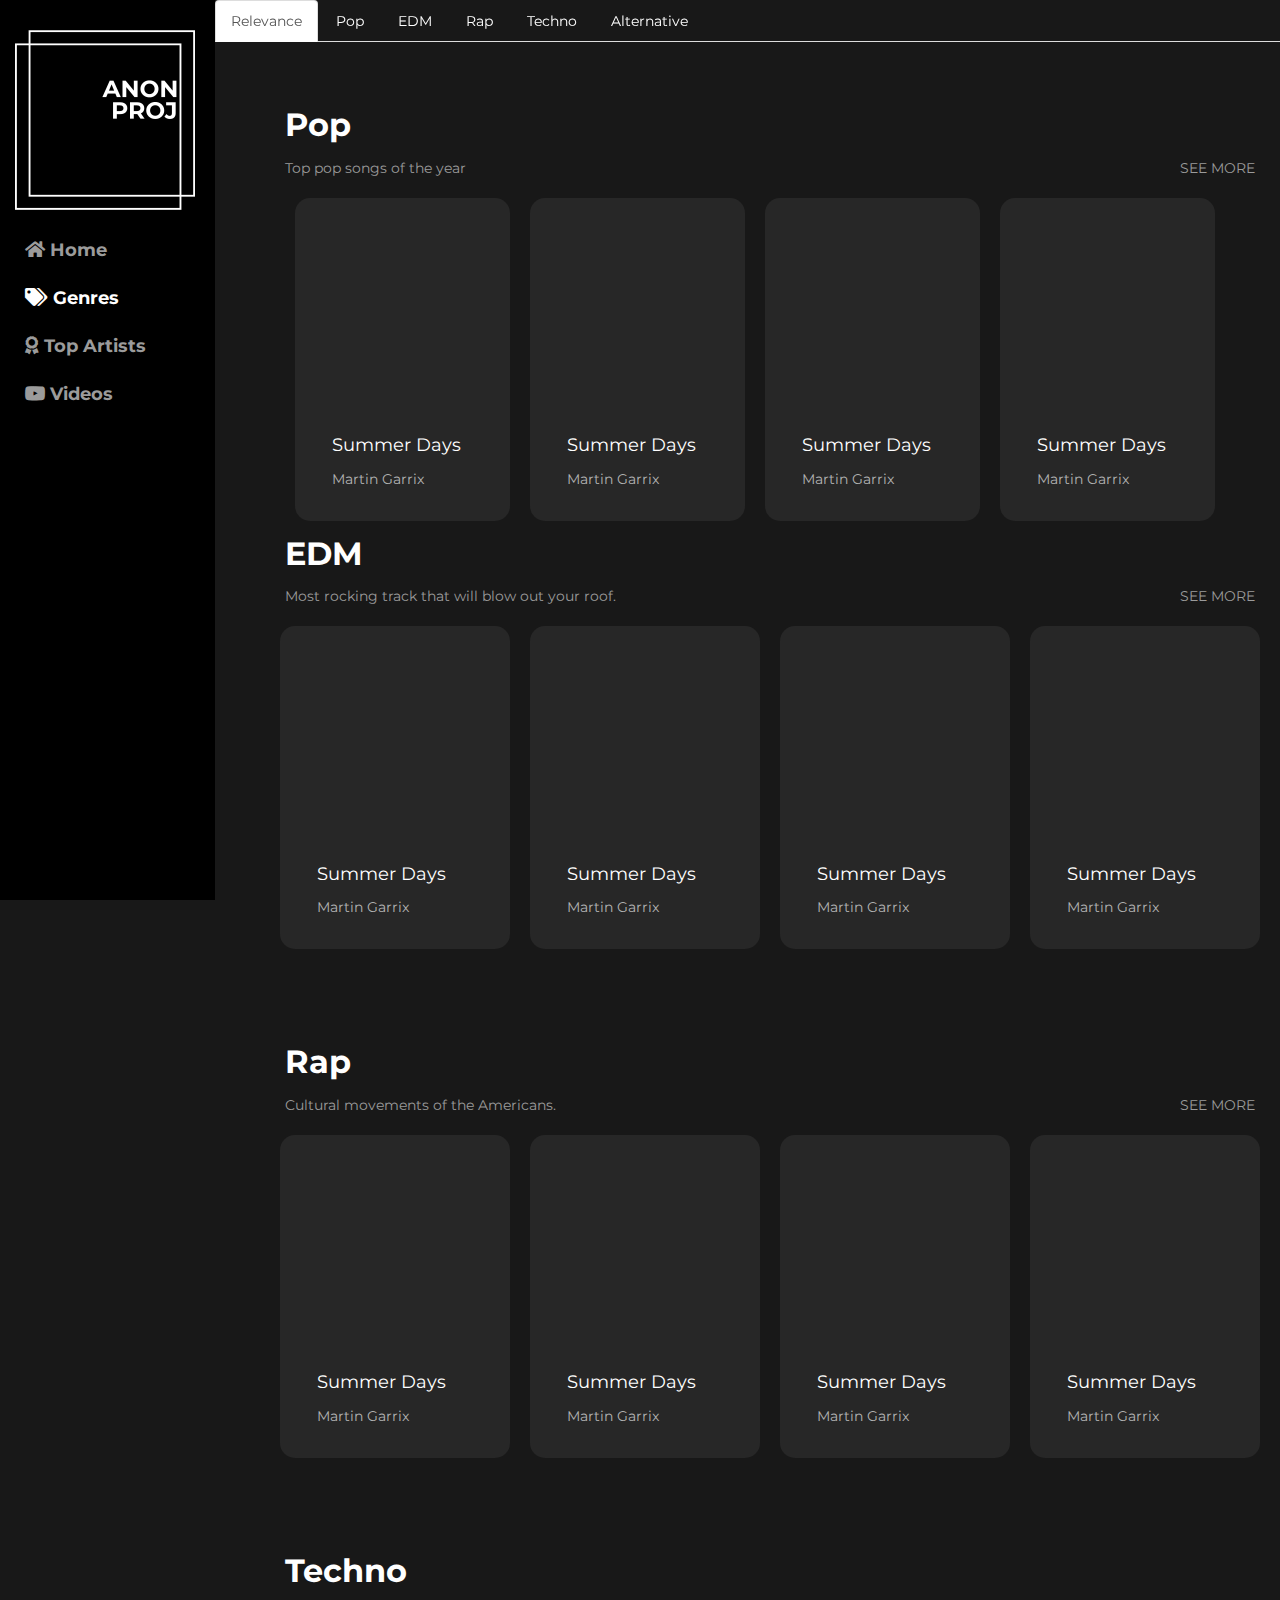
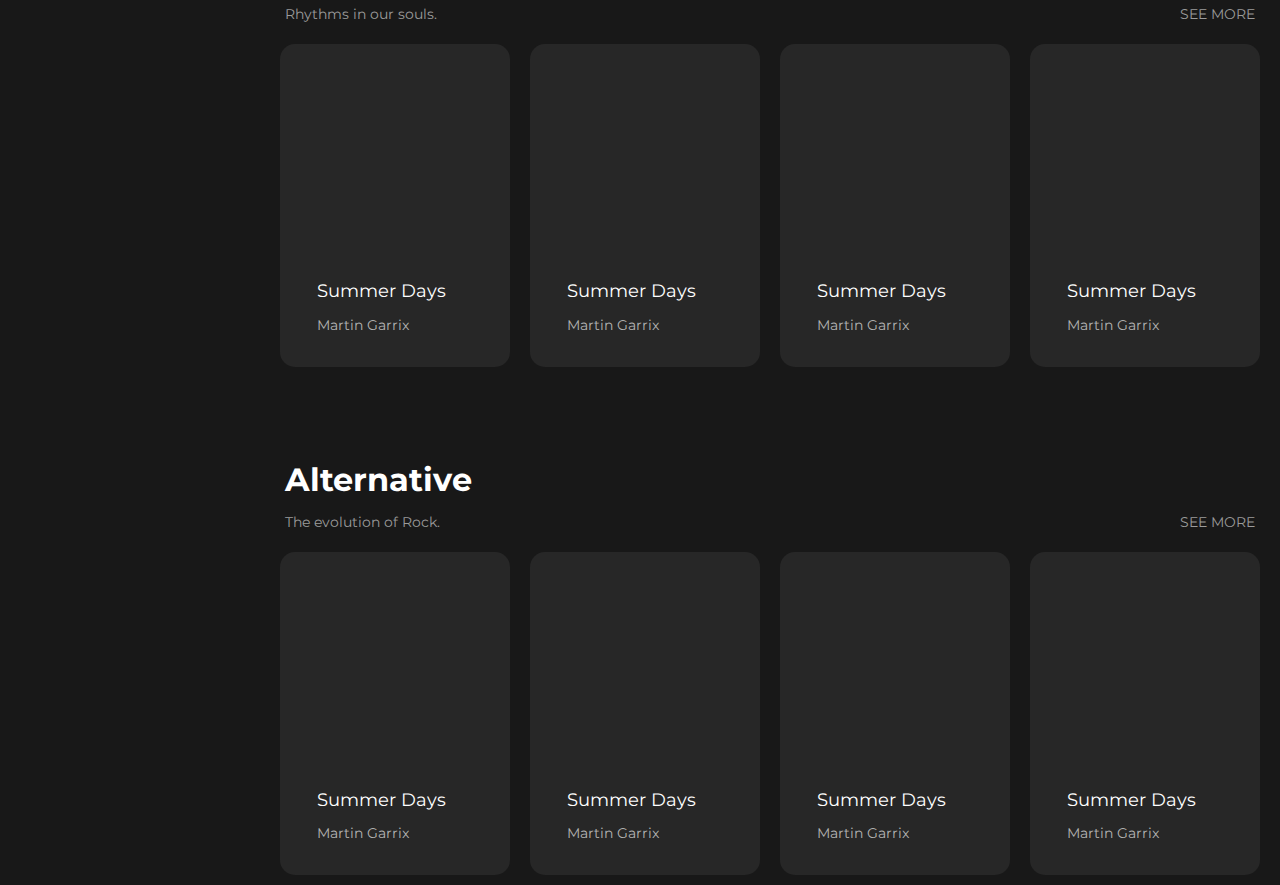
==== commit 068a57ba: "fs" ====
--- a/genres.html
+++ b/genres.html
@@ -29,44 +29,42 @@
             <li role="presentation"><a href="#techno" aria-controls="techno" role="tab" data-toggle="tab">Techno</a></li>
             <li role="presentation"><a href="#alternative" aria-controls="alternative" role="tab" data-toggle="tab">Alternative</a></li>
         </ul>
-        <!-- Tab panes -->
         <div class="tab-content">
             <div role="tabpanel" class="tab-pane fade in active" id="relevance">
                 <div class="msec" style="margin-top: 20px">
                     <p class="headerl">Pop</p>
                     <a class="seeall" href="#">SEE MORE</a>
                     <p class="infol">Top pop songs of the year</p>
-                    <div class="row" style=" overflow: hidden;">
-                        <div class="col-md-3 box" style="padding: 22px; height: 100%;background-color: #272727;border-radius: 15px;">
-                            <div class="col-md-12">
-                                <iframe width="100%" height="208.25px" scrolling="no" frameborder="no" allow="autoplay" src="https://w.soundcloud.com/player/?url=https%3A//api.soundcloud.com/tracks/611175963&color=%23487e86&auto_play=false&hide_related=true&show_comments=false&show_user=false&show_reposts=false&show_teaser=false&visual=true"></iframe>
-                                <p style="color: #ffffff;  font-size: large;">Summer Days</p>
-                                <p style="color: #b3b3b3;">Martin Garrix</p>
-                            </div>
-                        </div>
-                        <div class="col-md-3 box" style="padding: 22px; height: 100%;background-color: #272727;border-radius: 15px;">
-                            <div class="col-md-12">
-                                <iframe width="100%" height="208.25px" scrolling="no" frameborder="no" allow="autoplay" src="https://w.soundcloud.com/player/?url=https%3A//api.soundcloud.com/tracks/611175963&color=%23487e86&auto_play=false&hide_related=true&show_comments=false&show_user=false&show_reposts=false&show_teaser=false&visual=true"></iframe>
-                                <p style="color: #ffffff;  font-size: large;">Summer Days</p>
-                                <p style="color: #b3b3b3;">Martin Garrix</p>
-                            </div>
-                        </div>
-                        <div class="col-md-3 box" style="padding: 22px; height: 100%;background-color: #272727;border-radius: 15px;">
-                            <div class="col-md-12">
-                                <iframe width="100%" height="208.25px" scrolling="no" frameborder="no" allow="autoplay" src="https://w.soundcloud.com/player/?url=https%3A//api.soundcloud.com/tracks/611175963&color=%23487e86&auto_play=false&hide_related=true&show_comments=false&show_user=false&show_reposts=false&show_teaser=false&visual=true"></iframe>
-                                <p style="color: #ffffff;  font-size: large;">Summer Days</p>
-                                <p style="color: #b3b3b3;">Martin Garrix</p>
-                            </div>
-                        </div>
-                        <div class="col-md-3 box" style="padding: 22px; height: 100%;background-color: #272727;border-radius: 15px;">
-                            <div class="col-md-12">
-                                <iframe width="100%" height="208.25px" scrolling="no" frameborder="no" allow="autoplay" src="https://w.soundcloud.com/player/?url=https%3A//api.soundcloud.com/tracks/611175963&color=%23487e86&auto_play=false&hide_related=true&show_comments=false&show_user=false&show_reposts=false&show_teaser=false&visual=true"></iframe>
-                                <p style="color: #ffffff;  font-size: large;">Summer Days</p>
-                                <p style="color: #b3b3b3;">Martin Garrix</p>
-                            </div>
-                        </div>
-                    </div>
-                </div>
+                    <div class="row col-md-12" style=" overflow: hidden;">
+                        <div class="col-md-3 box" style="padding: 22px; height: 100%;background-color: #272727;border-radius: 15px;">
+                            <div class="col-md-12">
+                                <iframe width="100%" height="208.25px" scrolling="no" frameborder="no" allow="autoplay" src="https://w.soundcloud.com/player/?url=https%3A//api.soundcloud.com/tracks/611175963&color=%23487e86&auto_play=false&hide_related=true&show_comments=false&show_user=false&show_reposts=false&show_teaser=false&visual=true"></iframe>
+                                <p style="color: #ffffff;  font-size: large;">Summer Days</p>
+                                <p style="color: #b3b3b3;">Martin Garrix</p>
+                            </div>
+                        </div>
+                        <div class="col-md-3 box" style="padding: 22px; height: 100%;background-color: #272727;border-radius: 15px;">
+                            <div class="col-md-12">
+                                <iframe width="100%" height="208.25px" scrolling="no" frameborder="no" allow="autoplay" src="https://w.soundcloud.com/player/?url=https%3A//api.soundcloud.com/tracks/611175963&color=%23487e86&auto_play=false&hide_related=true&show_comments=false&show_user=false&show_reposts=false&show_teaser=false&visual=true"></iframe>
+                                <p style="color: #ffffff;  font-size: large;">Summer Days</p>
+                                <p style="color: #b3b3b3;">Martin Garrix</p>
+                            </div>
+                        </div>
+                        <div class="col-md-3 box" style="padding: 22px; height: 100%;background-color: #272727;border-radius: 15px;">
+                            <div class="col-md-12">
+                                <iframe width="100%" height="208.25px" scrolling="no" frameborder="no" allow="autoplay" src="https://w.soundcloud.com/player/?url=https%3A//api.soundcloud.com/tracks/611175963&color=%23487e86&auto_play=false&hide_related=true&show_comments=false&show_user=false&show_reposts=false&show_teaser=false&visual=true"></iframe>
+                                <p style="color: #ffffff;  font-size: large;">Summer Days</p>
+                                <p style="color: #b3b3b3;">Martin Garrix</p>
+                            </div>
+                        </div>
+                        <div class="col-md-3 box" style="padding: 22px; height: 100%;background-color: #272727;border-radius: 15px;">
+                            <div class="col-md-12">
+                                <iframe width="100%" height="208.25px" scrolling="no" frameborder="no" allow="autoplay" src="https://w.soundcloud.com/player/?url=https%3A//api.soundcloud.com/tracks/611175963&color=%23487e86&auto_play=false&hide_related=true&show_comments=false&show_user=false&show_reposts=false&show_teaser=false&visual=true"></iframe>
+                                <p style="color: #ffffff;  font-size: large;">Summer Days</p>
+                                <p style="color: #b3b3b3;">Martin Garrix</p>
+                            </div>
+                        </div>
+                    </div>
                 </div>
                 <div class="msec" style="margin-top: 40px">
                     <p class="headerl">EDM</p>
@@ -741,138 +739,178 @@
                 </div>
             </div>
             <div role="tabpanel" class="tab-pane fade" id="techno">
-                <div class="msec" style="margin-top: 20px">
-                    <p class="headerl">Hits</p>
-                    <a class="seeall" href="#">SEE MORE</a>
-                    <p class="infol">Top hits of most favorites artists.</p>
-                    <div class="col-md-12" style="border-radius: 15px; overflow: hidden;background-color: #272727;height: 300px;">
-                        <div class="col-md-3 box" style="padding: 22px; height: 100%;">
-                            <iframe width="100%" height="208.25px" scrolling="no" frameborder="no" allow="autoplay" src="https://w.soundcloud.com/player/?url=https%3A//api.soundcloud.com/tracks/486495918&color=%23a83044&auto_play=false&hide_related=true&show_comments=false&show_user=false&show_reposts=false&show_teaser=false&visual=true"></iframe>
-                            <p style="color: #ffffff;  font-size: large;">Sweet But Psycho</p>
-                            <p style="color: #b3b3b3;">Ava Max</p>
-                        </div>
-                        <div class="col-md-3 box" style="padding: 22px; height: 100%;">
-                            <iframe width="100%" height="208.25px" scrolling="no" frameborder="no" allow="autoplay" src="https://w.soundcloud.com/player/?url=https%3A//api.soundcloud.com/tracks/297893459&color=%23847c74&auto_play=false&hide_related=true&show_comments=false&show_user=false&show_reposts=false&show_teaser=false&visual=true"></iframe>
-                            <p style="color: #ffffff;  font-size: large;">Make Me Move</p>
-                            <p style="color: #b3b3b3;">Culture Code</p>
-                        </div>
-                        <div class="col-md-3 box" style="padding: 22px; height: 100%;">
-                            <iframe width="100%" height="208.25px" scrolling="no" frameborder="no" allow="autoplay" src="https://w.soundcloud.com/player/?url=https%3A//api.soundcloud.com/tracks/578933490&color=%23544c44&auto_play=false&hide_related=true&show_comments=false&show_user=false&show_reposts=false&show_teaser=false&visual=true"></iframe>
-                            <p style="color: #ffffff;  font-size: large;">No Sleep</p>
-                            <p style="color: #b3b3b3;">Martin Garrix ft. Bonn</p>
-                        </div>
-                        <div class="col-md-3 box" style="padding: 22px; height: 100%;">
-                            <iframe width="100%" height="208.25px" scrolling="no" frameborder="no" allow="autoplay" src="https://w.soundcloud.com/player/?url=https%3A//api.soundcloud.com/tracks/478430433&color=%2318201f&auto_play=false&hide_related=true&show_comments=false&show_user=false&show_reposts=false&show_teaser=false&visual=true"></iframe>
-                            <p style="color: #ffffff;  font-size: large;">High On Life</p>
-                            <p style="color: #b3b3b3;">Martin Garrix ft. Bonn</p>
-                        </div>
-                    </div>
-                </div>
-                <div class="msec" style="margin-top: 40px">
-                    <p class="headerl">Hits</p>
-                    <a class="seeall" href="#">SEE MORE</a>
-                    <p class="infol">Top hits of most favorites artists.</p>
-                    <div class="col-md-12" style="border-radius: 15px; overflow: hidden;background-color: #272727;height: 300px;">
-                        <div class="col-md-3 box" style="padding: 22px; height: 100%;">
-                            <iframe width="100%" height="208.25px" scrolling="no" frameborder="no" allow="autoplay" src="https://w.soundcloud.com/player/?url=https%3A//api.soundcloud.com/tracks/486495918&color=%23a83044&auto_play=false&hide_related=true&show_comments=false&show_user=false&show_reposts=false&show_teaser=false&visual=true"></iframe>
-                            <p style="color: #ffffff;  font-size: large;">Sweet But Psycho</p>
-                            <p style="color: #b3b3b3;">Ava Max</p>
-                        </div>
-                        <div class="col-md-3 box" style="padding: 22px; height: 100%;">
-                            <iframe width="100%" height="208.25px" scrolling="no" frameborder="no" allow="autoplay" src="https://w.soundcloud.com/player/?url=https%3A//api.soundcloud.com/tracks/297893459&color=%23847c74&auto_play=false&hide_related=true&show_comments=false&show_user=false&show_reposts=false&show_teaser=false&visual=true"></iframe>
-                            <p style="color: #ffffff;  font-size: large;">Make Me Move</p>
-                            <p style="color: #b3b3b3;">Culture Code</p>
-                        </div>
-                        <div class="col-md-3 box" style="padding: 22px; height: 100%;">
-                            <iframe width="100%" height="208.25px" scrolling="no" frameborder="no" allow="autoplay" src="https://w.soundcloud.com/player/?url=https%3A//api.soundcloud.com/tracks/578933490&color=%23544c44&auto_play=false&hide_related=true&show_comments=false&show_user=false&show_reposts=false&show_teaser=false&visual=true"></iframe>
-                            <p style="color: #ffffff;  font-size: large;">No Sleep</p>
-                            <p style="color: #b3b3b3;">Martin Garrix ft. Bonn</p>
-                        </div>
-                        <div class="col-md-3 box" style="padding: 22px; height: 100%;">
-                            <iframe width="100%" height="208.25px" scrolling="no" frameborder="no" allow="autoplay" src="https://w.soundcloud.com/player/?url=https%3A//api.soundcloud.com/tracks/478430433&color=%2318201f&auto_play=false&hide_related=true&show_comments=false&show_user=false&show_reposts=false&show_teaser=false&visual=true"></iframe>
-                            <p style="color: #ffffff;  font-size: large;">High On Life</p>
-                            <p style="color: #b3b3b3;">Martin Garrix ft. Bonn</p>
-                        </div>
-                    </div>
-                </div>
-                <div class="msec" style="margin-top: 40px">
-                    <p class="headerl">Hits</p>
-                    <a class="seeall" href="#">SEE MORE</a>
-                    <p class="infol">Top hits of most favorites artists.</p>
-                    <div class="col-md-12" style="border-radius: 15px; overflow: hidden;background-color: #272727;height: 300px;">
-                        <div class="col-md-3 box" style="padding: 22px; height: 100%;">
-                            <iframe width="100%" height="208.25px" scrolling="no" frameborder="no" allow="autoplay" src="https://w.soundcloud.com/player/?url=https%3A//api.soundcloud.com/tracks/486495918&color=%23a83044&auto_play=false&hide_related=true&show_comments=false&show_user=false&show_reposts=false&show_teaser=false&visual=true"></iframe>
-                            <p style="color: #ffffff;  font-size: large;">Sweet But Psycho</p>
-                            <p style="color: #b3b3b3;">Ava Max</p>
-                        </div>
-                        <div class="col-md-3 box" style="padding: 22px; height: 100%;">
-                            <iframe width="100%" height="208.25px" scrolling="no" frameborder="no" allow="autoplay" src="https://w.soundcloud.com/player/?url=https%3A//api.soundcloud.com/tracks/297893459&color=%23847c74&auto_play=false&hide_related=true&show_comments=false&show_user=false&show_reposts=false&show_teaser=false&visual=true"></iframe>
-                            <p style="color: #ffffff;  font-size: large;">Make Me Move</p>
-                            <p style="color: #b3b3b3;">Culture Code</p>
-                        </div>
-                        <div class="col-md-3 box" style="padding: 22px; height: 100%;">
-                            <iframe width="100%" height="208.25px" scrolling="no" frameborder="no" allow="autoplay" src="https://w.soundcloud.com/player/?url=https%3A//api.soundcloud.com/tracks/578933490&color=%23544c44&auto_play=false&hide_related=true&show_comments=false&show_user=false&show_reposts=false&show_teaser=false&visual=true"></iframe>
-                            <p style="color: #ffffff;  font-size: large;">No Sleep</p>
-                            <p style="color: #b3b3b3;">Martin Garrix ft. Bonn</p>
-                        </div>
-                        <div class="col-md-3 box" style="padding: 22px; height: 100%;">
-                            <iframe width="100%" height="208.25px" scrolling="no" frameborder="no" allow="autoplay" src="https://w.soundcloud.com/player/?url=https%3A//api.soundcloud.com/tracks/478430433&color=%2318201f&auto_play=false&hide_related=true&show_comments=false&show_user=false&show_reposts=false&show_teaser=false&visual=true"></iframe>
-                            <p style="color: #ffffff;  font-size: large;">High On Life</p>
-                            <p style="color: #b3b3b3;">Martin Garrix ft. Bonn</p>
-                        </div>
-                    </div>
-                </div>
-                <div class="msec" style="margin-top: 40px">
-                    <p class="headerl">Hits</p>
-                    <a class="seeall" href="#">SEE MORE</a>
-                    <p class="infol">Top hits of most favorites artists.</p>
-                    <div class="col-md-12" style="border-radius: 15px; overflow: hidden;background-color: #272727;height: 300px;">
-                        <div class="col-md-3 box" style="padding: 22px; height: 100%;">
-                            <iframe width="100%" height="208.25px" scrolling="no" frameborder="no" allow="autoplay" src="https://w.soundcloud.com/player/?url=https%3A//api.soundcloud.com/tracks/486495918&color=%23a83044&auto_play=false&hide_related=true&show_comments=false&show_user=false&show_reposts=false&show_teaser=false&visual=true"></iframe>
-                            <p style="color: #ffffff;  font-size: large;">Sweet But Psycho</p>
-                            <p style="color: #b3b3b3;">Ava Max</p>
-                        </div>
-                        <div class="col-md-3 box" style="padding: 22px; height: 100%;">
-                            <iframe width="100%" height="208.25px" scrolling="no" frameborder="no" allow="autoplay" src="https://w.soundcloud.com/player/?url=https%3A//api.soundcloud.com/tracks/297893459&color=%23847c74&auto_play=false&hide_related=true&show_comments=false&show_user=false&show_reposts=false&show_teaser=false&visual=true"></iframe>
-                            <p style="color: #ffffff;  font-size: large;">Make Me Move</p>
-                            <p style="color: #b3b3b3;">Culture Code</p>
-                        </div>
-                        <div class="col-md-3 box" style="padding: 22px; height: 100%;">
-                            <iframe width="100%" height="208.25px" scrolling="no" frameborder="no" allow="autoplay" src="https://w.soundcloud.com/player/?url=https%3A//api.soundcloud.com/tracks/578933490&color=%23544c44&auto_play=false&hide_related=true&show_comments=false&show_user=false&show_reposts=false&show_teaser=false&visual=true"></iframe>
-                            <p style="color: #ffffff;  font-size: large;">No Sleep</p>
-                            <p style="color: #b3b3b3;">Martin Garrix ft. Bonn</p>
-                        </div>
-                        <div class="col-md-3 box" style="padding: 22px; height: 100%;">
-                            <iframe width="100%" height="208.25px" scrolling="no" frameborder="no" allow="autoplay" src="https://w.soundcloud.com/player/?url=https%3A//api.soundcloud.com/tracks/478430433&color=%2318201f&auto_play=false&hide_related=true&show_comments=false&show_user=false&show_reposts=false&show_teaser=false&visual=true"></iframe>
-                            <p style="color: #ffffff;  font-size: large;">High On Life</p>
-                            <p style="color: #b3b3b3;">Martin Garrix ft. Bonn</p>
-                        </div>
-                    </div>
-                </div>
-                <div class="msec" style="margin-top: 40px">
-                    <p class="headerl">Hits</p>
-                    <a class="seeall" href="#">SEE MORE</a>
-                    <p class="infol">Top hits of most favorites artists.</p>
-                    <div class="col-md-12" style="border-radius: 15px; overflow: hidden;background-color: #272727;height: 300px;">
-                        <div class="col-md-3 box" style="padding: 22px; height: 100%;">
-                            <iframe width="100%" height="208.25px" scrolling="no" frameborder="no" allow="autoplay" src="https://w.soundcloud.com/player/?url=https%3A//api.soundcloud.com/tracks/486495918&color=%23a83044&auto_play=false&hide_related=true&show_comments=false&show_user=false&show_reposts=false&show_teaser=false&visual=true"></iframe>
-                            <p style="color: #ffffff;  font-size: large;">Sweet But Psycho</p>
-                            <p style="color: #b3b3b3;">Ava Max</p>
-                        </div>
-                        <div class="col-md-3 box" style="padding: 22px; height: 100%;">
-                            <iframe width="100%" height="208.25px" scrolling="no" frameborder="no" allow="autoplay" src="https://w.soundcloud.com/player/?url=https%3A//api.soundcloud.com/tracks/297893459&color=%23847c74&auto_play=false&hide_related=true&show_comments=false&show_user=false&show_reposts=false&show_teaser=false&visual=true"></iframe>
-                            <p style="color: #ffffff;  font-size: large;">Make Me Move</p>
-                            <p style="color: #b3b3b3;">Culture Code</p>
-                        </div>
-                        <div class="col-md-3 box" style="padding: 22px; height: 100%;">
-                            <iframe width="100%" height="208.25px" scrolling="no" frameborder="no" allow="autoplay" src="https://w.soundcloud.com/player/?url=https%3A//api.soundcloud.com/tracks/578933490&color=%23544c44&auto_play=false&hide_related=true&show_comments=false&show_user=false&show_reposts=false&show_teaser=false&visual=true"></iframe>
-                            <p style="color: #ffffff;  font-size: large;">No Sleep</p>
-                            <p style="color: #b3b3b3;">Martin Garrix ft. Bonn</p>
-                        </div>
-                        <div class="col-md-3 box" style="padding: 22px; height: 100%;">
-                            <iframe width="100%" height="208.25px" scrolling="no" frameborder="no" allow="autoplay" src="https://w.soundcloud.com/player/?url=https%3A//api.soundcloud.com/tracks/478430433&color=%2318201f&auto_play=false&hide_related=true&show_comments=false&show_user=false&show_reposts=false&show_teaser=false&visual=true"></iframe>
-                            <p style="color: #ffffff;  font-size: large;">High On Life</p>
-                            <p style="color: #b3b3b3;">Martin Garrix ft. Bonn</p>
+                <div class="msec" style="margin-top: 40px">
+                    <p class="headerl">Hits</p>
+                    <a class="seeall" href="#">SEE MORE</a>
+                    <p class="infol">Top hits of most favorites artists.</p>
+                    <div class="row" style=" overflow: hidden;">
+                        <div class="col-md-3 box" style="padding: 22px; height: 100%;background-color: #272727;border-radius: 15px;">
+                            <div class="col-md-12">
+                                <iframe width="100%" height="208.25px" scrolling="no" frameborder="no" allow="autoplay" src="https://w.soundcloud.com/player/?url=https%3A//api.soundcloud.com/tracks/611175963&color=%23487e86&auto_play=false&hide_related=true&show_comments=false&show_user=false&show_reposts=false&show_teaser=false&visual=true"></iframe>
+                                <p style="color: #ffffff;  font-size: large;">Summer Days</p>
+                                <p style="color: #b3b3b3;">Martin Garrix</p>
+                            </div>
+                        </div>
+                        <div class="col-md-3 box" style="padding: 22px; height: 100%;background-color: #272727;border-radius: 15px;">
+                            <div class="col-md-12">
+                                <iframe width="100%" height="208.25px" scrolling="no" frameborder="no" allow="autoplay" src="https://w.soundcloud.com/player/?url=https%3A//api.soundcloud.com/tracks/611175963&color=%23487e86&auto_play=false&hide_related=true&show_comments=false&show_user=false&show_reposts=false&show_teaser=false&visual=true"></iframe>
+                                <p style="color: #ffffff;  font-size: large;">Summer Days</p>
+                                <p style="color: #b3b3b3;">Martin Garrix</p>
+                            </div>
+                        </div>
+                        <div class="col-md-3 box" style="padding: 22px; height: 100%;background-color: #272727;border-radius: 15px;">
+                            <div class="col-md-12">
+                                <iframe width="100%" height="208.25px" scrolling="no" frameborder="no" allow="autoplay" src="https://w.soundcloud.com/player/?url=https%3A//api.soundcloud.com/tracks/611175963&color=%23487e86&auto_play=false&hide_related=true&show_comments=false&show_user=false&show_reposts=false&show_teaser=false&visual=true"></iframe>
+                                <p style="color: #ffffff;  font-size: large;">Summer Days</p>
+                                <p style="color: #b3b3b3;">Martin Garrix</p>
+                            </div>
+                        </div>
+                        <div class="col-md-3 box" style="padding: 22px; height: 100%;background-color: #272727;border-radius: 15px;">
+                            <div class="col-md-12">
+                                <iframe width="100%" height="208.25px" scrolling="no" frameborder="no" allow="autoplay" src="https://w.soundcloud.com/player/?url=https%3A//api.soundcloud.com/tracks/611175963&color=%23487e86&auto_play=false&hide_related=true&show_comments=false&show_user=false&show_reposts=false&show_teaser=false&visual=true"></iframe>
+                                <p style="color: #ffffff;  font-size: large;">Summer Days</p>
+                                <p style="color: #b3b3b3;">Martin Garrix</p>
+                            </div>
+                        </div>
+                    </div>
+                </div>
+                <div class="msec" style="margin-top: 40px">
+                    <p class="headerl">Hits</p>
+                    <a class="seeall" href="#">SEE MORE</a>
+                    <p class="infol">Top hits of most favorites artists.</p>
+                    <div class="row" style=" overflow: hidden;">
+                        <div class="col-md-3 box" style="padding: 22px; height: 100%;background-color: #272727;border-radius: 15px;">
+                            <div class="col-md-12">
+                                <iframe width="100%" height="208.25px" scrolling="no" frameborder="no" allow="autoplay" src="https://w.soundcloud.com/player/?url=https%3A//api.soundcloud.com/tracks/611175963&color=%23487e86&auto_play=false&hide_related=true&show_comments=false&show_user=false&show_reposts=false&show_teaser=false&visual=true"></iframe>
+                                <p style="color: #ffffff;  font-size: large;">Summer Days</p>
+                                <p style="color: #b3b3b3;">Martin Garrix</p>
+                            </div>
+                        </div>
+                        <div class="col-md-3 box" style="padding: 22px; height: 100%;background-color: #272727;border-radius: 15px;">
+                            <div class="col-md-12">
+                                <iframe width="100%" height="208.25px" scrolling="no" frameborder="no" allow="autoplay" src="https://w.soundcloud.com/player/?url=https%3A//api.soundcloud.com/tracks/611175963&color=%23487e86&auto_play=false&hide_related=true&show_comments=false&show_user=false&show_reposts=false&show_teaser=false&visual=true"></iframe>
+                                <p style="color: #ffffff;  font-size: large;">Summer Days</p>
+                                <p style="color: #b3b3b3;">Martin Garrix</p>
+                            </div>
+                        </div>
+                        <div class="col-md-3 box" style="padding: 22px; height: 100%;background-color: #272727;border-radius: 15px;">
+                            <div class="col-md-12">
+                                <iframe width="100%" height="208.25px" scrolling="no" frameborder="no" allow="autoplay" src="https://w.soundcloud.com/player/?url=https%3A//api.soundcloud.com/tracks/611175963&color=%23487e86&auto_play=false&hide_related=true&show_comments=false&show_user=false&show_reposts=false&show_teaser=false&visual=true"></iframe>
+                                <p style="color: #ffffff;  font-size: large;">Summer Days</p>
+                                <p style="color: #b3b3b3;">Martin Garrix</p>
+                            </div>
+                        </div>
+                        <div class="col-md-3 box" style="padding: 22px; height: 100%;background-color: #272727;border-radius: 15px;">
+                            <div class="col-md-12">
+                                <iframe width="100%" height="208.25px" scrolling="no" frameborder="no" allow="autoplay" src="https://w.soundcloud.com/player/?url=https%3A//api.soundcloud.com/tracks/611175963&color=%23487e86&auto_play=false&hide_related=true&show_comments=false&show_user=false&show_reposts=false&show_teaser=false&visual=true"></iframe>
+                                <p style="color: #ffffff;  font-size: large;">Summer Days</p>
+                                <p style="color: #b3b3b3;">Martin Garrix</p>
+                            </div>
+                        </div>
+                    </div>
+                </div>
+                <div class="msec" style="margin-top: 40px">
+                    <p class="headerl">Hits</p>
+                    <a class="seeall" href="#">SEE MORE</a>
+                    <p class="infol">Top hits of most favorites artists.</p>
+                    <div class="row" style=" overflow: hidden;">
+                        <div class="col-md-3 box" style="padding: 22px; height: 100%;background-color: #272727;border-radius: 15px;">
+                            <div class="col-md-12">
+                                <iframe width="100%" height="208.25px" scrolling="no" frameborder="no" allow="autoplay" src="https://w.soundcloud.com/player/?url=https%3A//api.soundcloud.com/tracks/611175963&color=%23487e86&auto_play=false&hide_related=true&show_comments=false&show_user=false&show_reposts=false&show_teaser=false&visual=true"></iframe>
+                                <p style="color: #ffffff;  font-size: large;">Summer Days</p>
+                                <p style="color: #b3b3b3;">Martin Garrix</p>
+                            </div>
+                        </div>
+                        <div class="col-md-3 box" style="padding: 22px; height: 100%;background-color: #272727;border-radius: 15px;">
+                            <div class="col-md-12">
+                                <iframe width="100%" height="208.25px" scrolling="no" frameborder="no" allow="autoplay" src="https://w.soundcloud.com/player/?url=https%3A//api.soundcloud.com/tracks/611175963&color=%23487e86&auto_play=false&hide_related=true&show_comments=false&show_user=false&show_reposts=false&show_teaser=false&visual=true"></iframe>
+                                <p style="color: #ffffff;  font-size: large;">Summer Days</p>
+                                <p style="color: #b3b3b3;">Martin Garrix</p>
+                            </div>
+                        </div>
+                        <div class="col-md-3 box" style="padding: 22px; height: 100%;background-color: #272727;border-radius: 15px;">
+                            <div class="col-md-12">
+                                <iframe width="100%" height="208.25px" scrolling="no" frameborder="no" allow="autoplay" src="https://w.soundcloud.com/player/?url=https%3A//api.soundcloud.com/tracks/611175963&color=%23487e86&auto_play=false&hide_related=true&show_comments=false&show_user=false&show_reposts=false&show_teaser=false&visual=true"></iframe>
+                                <p style="color: #ffffff;  font-size: large;">Summer Days</p>
+                                <p style="color: #b3b3b3;">Martin Garrix</p>
+                            </div>
+                        </div>
+                        <div class="col-md-3 box" style="padding: 22px; height: 100%;background-color: #272727;border-radius: 15px;">
+                            <div class="col-md-12">
+                                <iframe width="100%" height="208.25px" scrolling="no" frameborder="no" allow="autoplay" src="https://w.soundcloud.com/player/?url=https%3A//api.soundcloud.com/tracks/611175963&color=%23487e86&auto_play=false&hide_related=true&show_comments=false&show_user=false&show_reposts=false&show_teaser=false&visual=true"></iframe>
+                                <p style="color: #ffffff;  font-size: large;">Summer Days</p>
+                                <p style="color: #b3b3b3;">Martin Garrix</p>
+                            </div>
+                        </div>
+                    </div>
+                </div>
+                <div class="msec" style="margin-top: 40px">
+                    <p class="headerl">Hits</p>
+                    <a class="seeall" href="#">SEE MORE</a>
+                    <p class="infol">Top hits of most favorites artists.</p>
+                    <div class="row" style=" overflow: hidden;">
+                        <div class="col-md-3 box" style="padding: 22px; height: 100%;background-color: #272727;border-radius: 15px;">
+                            <div class="col-md-12">
+                                <iframe width="100%" height="208.25px" scrolling="no" frameborder="no" allow="autoplay" src="https://w.soundcloud.com/player/?url=https%3A//api.soundcloud.com/tracks/611175963&color=%23487e86&auto_play=false&hide_related=true&show_comments=false&show_user=false&show_reposts=false&show_teaser=false&visual=true"></iframe>
+                                <p style="color: #ffffff;  font-size: large;">Summer Days</p>
+                                <p style="color: #b3b3b3;">Martin Garrix</p>
+                            </div>
+                        </div>
+                        <div class="col-md-3 box" style="padding: 22px; height: 100%;background-color: #272727;border-radius: 15px;">
+                            <div class="col-md-12">
+                                <iframe width="100%" height="208.25px" scrolling="no" frameborder="no" allow="autoplay" src="https://w.soundcloud.com/player/?url=https%3A//api.soundcloud.com/tracks/611175963&color=%23487e86&auto_play=false&hide_related=true&show_comments=false&show_user=false&show_reposts=false&show_teaser=false&visual=true"></iframe>
+                                <p style="color: #ffffff;  font-size: large;">Summer Days</p>
+                                <p style="color: #b3b3b3;">Martin Garrix</p>
+                            </div>
+                        </div>
+                        <div class="col-md-3 box" style="padding: 22px; height: 100%;background-color: #272727;border-radius: 15px;">
+                            <div class="col-md-12">
+                                <iframe width="100%" height="208.25px" scrolling="no" frameborder="no" allow="autoplay" src="https://w.soundcloud.com/player/?url=https%3A//api.soundcloud.com/tracks/611175963&color=%23487e86&auto_play=false&hide_related=true&show_comments=false&show_user=false&show_reposts=false&show_teaser=false&visual=true"></iframe>
+                                <p style="color: #ffffff;  font-size: large;">Summer Days</p>
+                                <p style="color: #b3b3b3;">Martin Garrix</p>
+                            </div>
+                        </div>
+                        <div class="col-md-3 box" style="padding: 22px; height: 100%;background-color: #272727;border-radius: 15px;">
+                            <div class="col-md-12">
+                                <iframe width="100%" height="208.25px" scrolling="no" frameborder="no" allow="autoplay" src="https://w.soundcloud.com/player/?url=https%3A//api.soundcloud.com/tracks/611175963&color=%23487e86&auto_play=false&hide_related=true&show_comments=false&show_user=false&show_reposts=false&show_teaser=false&visual=true"></iframe>
+                                <p style="color: #ffffff;  font-size: large;">Summer Days</p>
+                                <p style="color: #b3b3b3;">Martin Garrix</p>
+                            </div>
+                        </div>
+                    </div>
+                </div>
+                <div class="msec" style="margin-top: 40px">
+                    <p class="headerl">Hits</p>
+                    <a class="seeall" href="#">SEE MORE</a>
+                    <p class="infol">Top hits of most favorites artists.</p>
+                    <div class="row" style=" overflow: hidden;">
+                        <div class="col-md-3 box" style="padding: 22px; height: 100%;background-color: #272727;border-radius: 15px;">
+                            <div class="col-md-12">
+                                <iframe width="100%" height="208.25px" scrolling="no" frameborder="no" allow="autoplay" src="https://w.soundcloud.com/player/?url=https%3A//api.soundcloud.com/tracks/611175963&color=%23487e86&auto_play=false&hide_related=true&show_comments=false&show_user=false&show_reposts=false&show_teaser=false&visual=true"></iframe>
+                                <p style="color: #ffffff;  font-size: large;">Summer Days</p>
+                                <p style="color: #b3b3b3;">Martin Garrix</p>
+                            </div>
+                        </div>
+                        <div class="col-md-3 box" style="padding: 22px; height: 100%;background-color: #272727;border-radius: 15px;">
+                            <div class="col-md-12">
+                                <iframe width="100%" height="208.25px" scrolling="no" frameborder="no" allow="autoplay" src="https://w.soundcloud.com/player/?url=https%3A//api.soundcloud.com/tracks/611175963&color=%23487e86&auto_play=false&hide_related=true&show_comments=false&show_user=false&show_reposts=false&show_teaser=false&visual=true"></iframe>
+                                <p style="color: #ffffff;  font-size: large;">Summer Days</p>
+                                <p style="color: #b3b3b3;">Martin Garrix</p>
+                            </div>
+                        </div>
+                        <div class="col-md-3 box" style="padding: 22px; height: 100%;background-color: #272727;border-radius: 15px;">
+                            <div class="col-md-12">
+                                <iframe width="100%" height="208.25px" scrolling="no" frameborder="no" allow="autoplay" src="https://w.soundcloud.com/player/?url=https%3A//api.soundcloud.com/tracks/611175963&color=%23487e86&auto_play=false&hide_related=true&show_comments=false&show_user=false&show_reposts=false&show_teaser=false&visual=true"></iframe>
+                                <p style="color: #ffffff;  font-size: large;">Summer Days</p>
+                                <p style="color: #b3b3b3;">Martin Garrix</p>
+                            </div>
+                        </div>
+                        <div class="col-md-3 box" style="padding: 22px; height: 100%;background-color: #272727;border-radius: 15px;">
+                            <div class="col-md-12">
+                                <iframe width="100%" height="208.25px" scrolling="no" frameborder="no" allow="autoplay" src="https://w.soundcloud.com/player/?url=https%3A//api.soundcloud.com/tracks/611175963&color=%23487e86&auto_play=false&hide_related=true&show_comments=false&show_user=false&show_reposts=false&show_teaser=false&visual=true"></iframe>
+                                <p style="color: #ffffff;  font-size: large;">Summer Days</p>
+                                <p style="color: #b3b3b3;">Martin Garrix</p>
+                            </div>
                         </div>
                     </div>
                 </div>
@@ -882,140 +920,179 @@
                     <p class="headerl">Hits</p>
                     <a class="seeall" href="#">SEE MORE</a>
                     <p class="infol">Top hits of most favorites artists.</p>
-                    <div class="col-md-12" style="border-radius: 15px; overflow: hidden;background-color: #272727;height: 300px;">
-                        <div class="col-md-3 box" style="padding: 22px; height: 100%;">
-                            <iframe width="100%" height="208.25px" scrolling="no" frameborder="no" allow="autoplay" src="https://w.soundcloud.com/player/?url=https%3A//api.soundcloud.com/tracks/486495918&color=%23a83044&auto_play=false&hide_related=true&show_comments=false&show_user=false&show_reposts=false&show_teaser=false&visual=true"></iframe>
-                            <p style="color: #ffffff;  font-size: large;">Sweet But Psycho</p>
-                            <p style="color: #b3b3b3;">Ava Max</p>
-                        </div>
-                        <div class="col-md-3 box" style="padding: 22px; height: 100%;">
-                            <iframe width="100%" height="208.25px" scrolling="no" frameborder="no" allow="autoplay" src="https://w.soundcloud.com/player/?url=https%3A//api.soundcloud.com/tracks/297893459&color=%23847c74&auto_play=false&hide_related=true&show_comments=false&show_user=false&show_reposts=false&show_teaser=false&visual=true"></iframe>
-                            <p style="color: #ffffff;  font-size: large;">Make Me Move</p>
-                            <p style="color: #b3b3b3;">Culture Code</p>
-                        </div>
-                        <div class="col-md-3 box" style="padding: 22px; height: 100%;">
-                            <iframe width="100%" height="208.25px" scrolling="no" frameborder="no" allow="autoplay" src="https://w.soundcloud.com/player/?url=https%3A//api.soundcloud.com/tracks/578933490&color=%23544c44&auto_play=false&hide_related=true&show_comments=false&show_user=false&show_reposts=false&show_teaser=false&visual=true"></iframe>
-                            <p style="color: #ffffff;  font-size: large;">No Sleep</p>
-                            <p style="color: #b3b3b3;">Martin Garrix ft. Bonn</p>
-                        </div>
-                        <div class="col-md-3 box" style="padding: 22px; height: 100%;">
-                            <iframe width="100%" height="208.25px" scrolling="no" frameborder="no" allow="autoplay" src="https://w.soundcloud.com/player/?url=https%3A//api.soundcloud.com/tracks/478430433&color=%2318201f&auto_play=false&hide_related=true&show_comments=false&show_user=false&show_reposts=false&show_teaser=false&visual=true"></iframe>
-                            <p style="color: #ffffff;  font-size: large;">High On Life</p>
-                            <p style="color: #b3b3b3;">Martin Garrix ft. Bonn</p>
-                        </div>
-                    </div>
-                </div>
-                <div class="msec" style="margin-top: 40px">
-                    <p class="headerl">Hits</p>
-                    <a class="seeall" href="#">SEE MORE</a>
-                    <p class="infol">Top hits of most favorites artists.</p>
-                    <div class="col-md-12" style="border-radius: 15px; overflow: hidden;background-color: #272727;height: 300px;">
-                        <div class="col-md-3 box" style="padding: 22px; height: 100%;">
-                            <iframe width="100%" height="208.25px" scrolling="no" frameborder="no" allow="autoplay" src="https://w.soundcloud.com/player/?url=https%3A//api.soundcloud.com/tracks/486495918&color=%23a83044&auto_play=false&hide_related=true&show_comments=false&show_user=false&show_reposts=false&show_teaser=false&visual=true"></iframe>
-                            <p style="color: #ffffff;  font-size: large;">Sweet But Psycho</p>
-                            <p style="color: #b3b3b3;">Ava Max</p>
-                        </div>
-                        <div class="col-md-3 box" style="padding: 22px; height: 100%;">
-                            <iframe width="100%" height="208.25px" scrolling="no" frameborder="no" allow="autoplay" src="https://w.soundcloud.com/player/?url=https%3A//api.soundcloud.com/tracks/297893459&color=%23847c74&auto_play=false&hide_related=true&show_comments=false&show_user=false&show_reposts=false&show_teaser=false&visual=true"></iframe>
-                            <p style="color: #ffffff;  font-size: large;">Make Me Move</p>
-                            <p style="color: #b3b3b3;">Culture Code</p>
-                        </div>
-                        <div class="col-md-3 box" style="padding: 22px; height: 100%;">
-                            <iframe width="100%" height="208.25px" scrolling="no" frameborder="no" allow="autoplay" src="https://w.soundcloud.com/player/?url=https%3A//api.soundcloud.com/tracks/578933490&color=%23544c44&auto_play=false&hide_related=true&show_comments=false&show_user=false&show_reposts=false&show_teaser=false&visual=true"></iframe>
-                            <p style="color: #ffffff;  font-size: large;">No Sleep</p>
-                            <p style="color: #b3b3b3;">Martin Garrix ft. Bonn</p>
-                        </div>
-                        <div class="col-md-3 box" style="padding: 22px; height: 100%;">
-                            <iframe width="100%" height="208.25px" scrolling="no" frameborder="no" allow="autoplay" src="https://w.soundcloud.com/player/?url=https%3A//api.soundcloud.com/tracks/478430433&color=%2318201f&auto_play=false&hide_related=true&show_comments=false&show_user=false&show_reposts=false&show_teaser=false&visual=true"></iframe>
-                            <p style="color: #ffffff;  font-size: large;">High On Life</p>
-                            <p style="color: #b3b3b3;">Martin Garrix ft. Bonn</p>
-                        </div>
-                    </div>
-                </div>
-                <div class="msec" style="margin-top: 40px">
-                    <p class="headerl">Hits</p>
-                    <a class="seeall" href="#">SEE MORE</a>
-                    <p class="infol">Top hits of most favorites artists.</p>
-                    <div class="col-md-12" style="border-radius: 15px; overflow: hidden;background-color: #272727;height: 300px;">
-                        <div class="col-md-3 box" style="padding: 22px; height: 100%;">
-                            <iframe width="100%" height="208.25px" scrolling="no" frameborder="no" allow="autoplay" src="https://w.soundcloud.com/player/?url=https%3A//api.soundcloud.com/tracks/486495918&color=%23a83044&auto_play=false&hide_related=true&show_comments=false&show_user=false&show_reposts=false&show_teaser=false&visual=true"></iframe>
-                            <p style="color: #ffffff;  font-size: large;">Sweet But Psycho</p>
-                            <p style="color: #b3b3b3;">Ava Max</p>
-                        </div>
-                        <div class="col-md-3 box" style="padding: 22px; height: 100%;">
-                            <iframe width="100%" height="208.25px" scrolling="no" frameborder="no" allow="autoplay" src="https://w.soundcloud.com/player/?url=https%3A//api.soundcloud.com/tracks/297893459&color=%23847c74&auto_play=false&hide_related=true&show_comments=false&show_user=false&show_reposts=false&show_teaser=false&visual=true"></iframe>
-                            <p style="color: #ffffff;  font-size: large;">Make Me Move</p>
-                            <p style="color: #b3b3b3;">Culture Code</p>
-                        </div>
-                        <div class="col-md-3 box" style="padding: 22px; height: 100%;">
-                            <iframe width="100%" height="208.25px" scrolling="no" frameborder="no" allow="autoplay" src="https://w.soundcloud.com/player/?url=https%3A//api.soundcloud.com/tracks/578933490&color=%23544c44&auto_play=false&hide_related=true&show_comments=false&show_user=false&show_reposts=false&show_teaser=false&visual=true"></iframe>
-                            <p style="color: #ffffff;  font-size: large;">No Sleep</p>
-                            <p style="color: #b3b3b3;">Martin Garrix ft. Bonn</p>
-                        </div>
-                        <div class="col-md-3 box" style="padding: 22px; height: 100%;">
-                            <iframe width="100%" height="208.25px" scrolling="no" frameborder="no" allow="autoplay" src="https://w.soundcloud.com/player/?url=https%3A//api.soundcloud.com/tracks/478430433&color=%2318201f&auto_play=false&hide_related=true&show_comments=false&show_user=false&show_reposts=false&show_teaser=false&visual=true"></iframe>
-                            <p style="color: #ffffff;  font-size: large;">High On Life</p>
-                            <p style="color: #b3b3b3;">Martin Garrix ft. Bonn</p>
-                        </div>
-                    </div>
-                </div>
-                <div class="msec" style="margin-top: 40px">
-                    <p class="headerl">Hits</p>
-                    <a class="seeall" href="#">SEE MORE</a>
-                    <p class="infol">Top hits of most favorites artists.</p>
-                    <div class="col-md-12" style="border-radius: 15px; overflow: hidden;background-color: #272727;height: 300px;">
-                        <div class="col-md-3 box" style="padding: 22px; height: 100%;">
-                            <iframe width="100%" height="208.25px" scrolling="no" frameborder="no" allow="autoplay" src="https://w.soundcloud.com/player/?url=https%3A//api.soundcloud.com/tracks/486495918&color=%23a83044&auto_play=false&hide_related=true&show_comments=false&show_user=false&show_reposts=false&show_teaser=false&visual=true"></iframe>
-                            <p style="color: #ffffff;  font-size: large;">Sweet But Psycho</p>
-                            <p style="color: #b3b3b3;">Ava Max</p>
-                        </div>
-                        <div class="col-md-3 box" style="padding: 22px; height: 100%;">
-                            <iframe width="100%" height="208.25px" scrolling="no" frameborder="no" allow="autoplay" src="https://w.soundcloud.com/player/?url=https%3A//api.soundcloud.com/tracks/297893459&color=%23847c74&auto_play=false&hide_related=true&show_comments=false&show_user=false&show_reposts=false&show_teaser=false&visual=true"></iframe>
-                            <p style="color: #ffffff;  font-size: large;">Make Me Move</p>
-                            <p style="color: #b3b3b3;">Culture Code</p>
-                        </div>
-                        <div class="col-md-3 box" style="padding: 22px; height: 100%;">
-                            <iframe width="100%" height="208.25px" scrolling="no" frameborder="no" allow="autoplay" src="https://w.soundcloud.com/player/?url=https%3A//api.soundcloud.com/tracks/578933490&color=%23544c44&auto_play=false&hide_related=true&show_comments=false&show_user=false&show_reposts=false&show_teaser=false&visual=true"></iframe>
-                            <p style="color: #ffffff;  font-size: large;">No Sleep</p>
-                            <p style="color: #b3b3b3;">Martin Garrix ft. Bonn</p>
-                        </div>
-                        <div class="col-md-3 box" style="padding: 22px; height: 100%;">
-                            <iframe width="100%" height="208.25px" scrolling="no" frameborder="no" allow="autoplay" src="https://w.soundcloud.com/player/?url=https%3A//api.soundcloud.com/tracks/478430433&color=%2318201f&auto_play=false&hide_related=true&show_comments=false&show_user=false&show_reposts=false&show_teaser=false&visual=true"></iframe>
-                            <p style="color: #ffffff;  font-size: large;">High On Life</p>
-                            <p style="color: #b3b3b3;">Martin Garrix ft. Bonn</p>
-                        </div>
-                    </div>
-                </div>
-                <div class="msec" style="margin-top: 40px">
-                    <p class="headerl">Hits</p>
-                    <a class="seeall" href="#">SEE MORE</a>
-                    <p class="infol">Top hits of most favorites artists.</p>
-                    <div class="col-md-12" style="border-radius: 15px; overflow: hidden;background-color: #272727;height: 300px;">
-                        <div class="col-md-3 box" style="padding: 22px; height: 100%;">
-                            <iframe width="100%" height="208.25px" scrolling="no" frameborder="no" allow="autoplay" src="https://w.soundcloud.com/player/?url=https%3A//api.soundcloud.com/tracks/486495918&color=%23a83044&auto_play=false&hide_related=true&show_comments=false&show_user=false&show_reposts=false&show_teaser=false&visual=true"></iframe>
-                            <p style="color: #ffffff;  font-size: large;">Sweet But Psycho</p>
-                            <p style="color: #b3b3b3;">Ava Max</p>
-                        </div>
-                        <div class="col-md-3 box" style="padding: 22px; height: 100%;">
-                            <iframe width="100%" height="208.25px" scrolling="no" frameborder="no" allow="autoplay" src="https://w.soundcloud.com/player/?url=https%3A//api.soundcloud.com/tracks/297893459&color=%23847c74&auto_play=false&hide_related=true&show_comments=false&show_user=false&show_reposts=false&show_teaser=false&visual=true"></iframe>
-                            <p style="color: #ffffff;  font-size: large;">Make Me Move</p>
-                            <p style="color: #b3b3b3;">Culture Code</p>
-                        </div>
-                        <div class="col-md-3 box" style="padding: 22px; height: 100%;">
-                            <iframe width="100%" height="208.25px" scrolling="no" frameborder="no" allow="autoplay" src="https://w.soundcloud.com/player/?url=https%3A//api.soundcloud.com/tracks/578933490&color=%23544c44&auto_play=false&hide_related=true&show_comments=false&show_user=false&show_reposts=false&show_teaser=false&visual=true"></iframe>
-                            <p style="color: #ffffff;  font-size: large;">No Sleep</p>
-                            <p style="color: #b3b3b3;">Martin Garrix ft. Bonn</p>
-                        </div>
-                        <div class="col-md-3 box" style="padding: 22px; height: 100%;">
-                            <iframe width="100%" height="208.25px" scrolling="no" frameborder="no" allow="autoplay" src="https://w.soundcloud.com/player/?url=https%3A//api.soundcloud.com/tracks/478430433&color=%2318201f&auto_play=false&hide_related=true&show_comments=false&show_user=false&show_reposts=false&show_teaser=false&visual=true"></iframe>
-                            <p style="color: #ffffff;  font-size: large;">High On Life</p>
-                            <p style="color: #b3b3b3;">Martin Garrix ft. Bonn</p>
+                    <div class="row" style=" overflow: hidden;">
+                        <div class="col-md-3 box" style="padding: 22px; height: 100%;background-color: #272727;border-radius: 15px;">
+                            <div class="col-md-12">
+                                <iframe width="100%" height="208.25px" scrolling="no" frameborder="no" allow="autoplay" src="https://w.soundcloud.com/player/?url=https%3A//api.soundcloud.com/tracks/611175963&color=%23487e86&auto_play=false&hide_related=true&show_comments=false&show_user=false&show_reposts=false&show_teaser=false&visual=true"></iframe>
+                                <p style="color: #ffffff;  font-size: large;">Summer Days</p>
+                                <p style="color: #b3b3b3;">Martin Garrix</p>
+                            </div>
+                        </div>
+                        <div class="col-md-3 box" style="padding: 22px; height: 100%;background-color: #272727;border-radius: 15px;">
+                            <div class="col-md-12">
+                                <iframe width="100%" height="208.25px" scrolling="no" frameborder="no" allow="autoplay" src="https://w.soundcloud.com/player/?url=https%3A//api.soundcloud.com/tracks/611175963&color=%23487e86&auto_play=false&hide_related=true&show_comments=false&show_user=false&show_reposts=false&show_teaser=false&visual=true"></iframe>
+                                <p style="color: #ffffff;  font-size: large;">Summer Days</p>
+                                <p style="color: #b3b3b3;">Martin Garrix</p>
+                            </div>
+                        </div>
+                        <div class="col-md-3 box" style="padding: 22px; height: 100%;background-color: #272727;border-radius: 15px;">
+                            <div class="col-md-12">
+                                <iframe width="100%" height="208.25px" scrolling="no" frameborder="no" allow="autoplay" src="https://w.soundcloud.com/player/?url=https%3A//api.soundcloud.com/tracks/611175963&color=%23487e86&auto_play=false&hide_related=true&show_comments=false&show_user=false&show_reposts=false&show_teaser=false&visual=true"></iframe>
+                                <p style="color: #ffffff;  font-size: large;">Summer Days</p>
+                                <p style="color: #b3b3b3;">Martin Garrix</p>
+                            </div>
+                        </div>
+                        <div class="col-md-3 box" style="padding: 22px; height: 100%;background-color: #272727;border-radius: 15px;">
+                            <div class="col-md-12">
+                                <iframe width="100%" height="208.25px" scrolling="no" frameborder="no" allow="autoplay" src="https://w.soundcloud.com/player/?url=https%3A//api.soundcloud.com/tracks/611175963&color=%23487e86&auto_play=false&hide_related=true&show_comments=false&show_user=false&show_reposts=false&show_teaser=false&visual=true"></iframe>
+                                <p style="color: #ffffff;  font-size: large;">Summer Days</p>
+                                <p style="color: #b3b3b3;">Martin Garrix</p>
+                            </div>
+                        </div>
+                    </div>
+                </div>
+                <div class="msec" style="margin-top: 40px">
+                    <p class="headerl">Hits</p>
+                    <a class="seeall" href="#">SEE MORE</a>
+                    <p class="infol">Top hits of most favorites artists.</p>
+                    <div class="row" style=" overflow: hidden;">
+                        <div class="col-md-3 box" style="padding: 22px; height: 100%;background-color: #272727;border-radius: 15px;">
+                            <div class="col-md-12">
+                                <iframe width="100%" height="208.25px" scrolling="no" frameborder="no" allow="autoplay" src="https://w.soundcloud.com/player/?url=https%3A//api.soundcloud.com/tracks/611175963&color=%23487e86&auto_play=false&hide_related=true&show_comments=false&show_user=false&show_reposts=false&show_teaser=false&visual=true"></iframe>
+                                <p style="color: #ffffff;  font-size: large;">Summer Days</p>
+                                <p style="color: #b3b3b3;">Martin Garrix</p>
+                            </div>
+                        </div>
+                        <div class="col-md-3 box" style="padding: 22px; height: 100%;background-color: #272727;border-radius: 15px;">
+                            <div class="col-md-12">
+                                <iframe width="100%" height="208.25px" scrolling="no" frameborder="no" allow="autoplay" src="https://w.soundcloud.com/player/?url=https%3A//api.soundcloud.com/tracks/611175963&color=%23487e86&auto_play=false&hide_related=true&show_comments=false&show_user=false&show_reposts=false&show_teaser=false&visual=true"></iframe>
+                                <p style="color: #ffffff;  font-size: large;">Summer Days</p>
+                                <p style="color: #b3b3b3;">Martin Garrix</p>
+                            </div>
+                        </div>
+                        <div class="col-md-3 box" style="padding: 22px; height: 100%;background-color: #272727;border-radius: 15px;">
+                            <div class="col-md-12">
+                                <iframe width="100%" height="208.25px" scrolling="no" frameborder="no" allow="autoplay" src="https://w.soundcloud.com/player/?url=https%3A//api.soundcloud.com/tracks/611175963&color=%23487e86&auto_play=false&hide_related=true&show_comments=false&show_user=false&show_reposts=false&show_teaser=false&visual=true"></iframe>
+                                <p style="color: #ffffff;  font-size: large;">Summer Days</p>
+                                <p style="color: #b3b3b3;">Martin Garrix</p>
+                            </div>
+                        </div>
+                        <div class="col-md-3 box" style="padding: 22px; height: 100%;background-color: #272727;border-radius: 15px;">
+                            <div class="col-md-12">
+                                <iframe width="100%" height="208.25px" scrolling="no" frameborder="no" allow="autoplay" src="https://w.soundcloud.com/player/?url=https%3A//api.soundcloud.com/tracks/611175963&color=%23487e86&auto_play=false&hide_related=true&show_comments=false&show_user=false&show_reposts=false&show_teaser=false&visual=true"></iframe>
+                                <p style="color: #ffffff;  font-size: large;">Summer Days</p>
+                                <p style="color: #b3b3b3;">Martin Garrix</p>
+                            </div>
+                        </div>
+                    </div>
+                </div>
+                <div class="msec" style="margin-top: 40px">
+                    <p class="headerl">Hits</p>
+                    <a class="seeall" href="#">SEE MORE</a>
+                    <p class="infol">Top hits of most favorites artists.</p>
+                    <div class="row" style=" overflow: hidden;">
+                        <div class="col-md-3 box" style="padding: 22px; height: 100%;background-color: #272727;border-radius: 15px;">
+                            <div class="col-md-12">
+                                <iframe width="100%" height="208.25px" scrolling="no" frameborder="no" allow="autoplay" src="https://w.soundcloud.com/player/?url=https%3A//api.soundcloud.com/tracks/611175963&color=%23487e86&auto_play=false&hide_related=true&show_comments=false&show_user=false&show_reposts=false&show_teaser=false&visual=true"></iframe>
+                                <p style="color: #ffffff;  font-size: large;">Summer Days</p>
+                                <p style="color: #b3b3b3;">Martin Garrix</p>
+                            </div>
+                        </div>
+                        <div class="col-md-3 box" style="padding: 22px; height: 100%;background-color: #272727;border-radius: 15px;">
+                            <div class="col-md-12">
+                                <iframe width="100%" height="208.25px" scrolling="no" frameborder="no" allow="autoplay" src="https://w.soundcloud.com/player/?url=https%3A//api.soundcloud.com/tracks/611175963&color=%23487e86&auto_play=false&hide_related=true&show_comments=false&show_user=false&show_reposts=false&show_teaser=false&visual=true"></iframe>
+                                <p style="color: #ffffff;  font-size: large;">Summer Days</p>
+                                <p style="color: #b3b3b3;">Martin Garrix</p>
+                            </div>
+                        </div>
+                        <div class="col-md-3 box" style="padding: 22px; height: 100%;background-color: #272727;border-radius: 15px;">
+                            <div class="col-md-12">
+                                <iframe width="100%" height="208.25px" scrolling="no" frameborder="no" allow="autoplay" src="https://w.soundcloud.com/player/?url=https%3A//api.soundcloud.com/tracks/611175963&color=%23487e86&auto_play=false&hide_related=true&show_comments=false&show_user=false&show_reposts=false&show_teaser=false&visual=true"></iframe>
+                                <p style="color: #ffffff;  font-size: large;">Summer Days</p>
+                                <p style="color: #b3b3b3;">Martin Garrix</p>
+                            </div>
+                        </div>
+                        <div class="col-md-3 box" style="padding: 22px; height: 100%;background-color: #272727;border-radius: 15px;">
+                            <div class="col-md-12">
+                                <iframe width="100%" height="208.25px" scrolling="no" frameborder="no" allow="autoplay" src="https://w.soundcloud.com/player/?url=https%3A//api.soundcloud.com/tracks/611175963&color=%23487e86&auto_play=false&hide_related=true&show_comments=false&show_user=false&show_reposts=false&show_teaser=false&visual=true"></iframe>
+                                <p style="color: #ffffff;  font-size: large;">Summer Days</p>
+                                <p style="color: #b3b3b3;">Martin Garrix</p>
+                            </div>
+                        </div>
+                    </div>
+                </div>
+                <div class="msec" style="margin-top: 40px">
+                    <p class="headerl">Hits</p>
+                    <a class="seeall" href="#">SEE MORE</a>
+                    <p class="infol">Top hits of most favorites artists.</p>
+                    <div class="row" style=" overflow: hidden;">
+                        <div class="col-md-3 box" style="padding: 22px; height: 100%;background-color: #272727;border-radius: 15px;">
+                            <div class="col-md-12">
+                                <iframe width="100%" height="208.25px" scrolling="no" frameborder="no" allow="autoplay" src="https://w.soundcloud.com/player/?url=https%3A//api.soundcloud.com/tracks/611175963&color=%23487e86&auto_play=false&hide_related=true&show_comments=false&show_user=false&show_reposts=false&show_teaser=false&visual=true"></iframe>
+                                <p style="color: #ffffff;  font-size: large;">Summer Days</p>
+                                <p style="color: #b3b3b3;">Martin Garrix</p>
+                            </div>
+                        </div>
+                        <div class="col-md-3 box" style="padding: 22px; height: 100%;background-color: #272727;border-radius: 15px;">
+                            <div class="col-md-12">
+                                <iframe width="100%" height="208.25px" scrolling="no" frameborder="no" allow="autoplay" src="https://w.soundcloud.com/player/?url=https%3A//api.soundcloud.com/tracks/611175963&color=%23487e86&auto_play=false&hide_related=true&show_comments=false&show_user=false&show_reposts=false&show_teaser=false&visual=true"></iframe>
+                                <p style="color: #ffffff;  font-size: large;">Summer Days</p>
+                                <p style="color: #b3b3b3;">Martin Garrix</p>
+                            </div>
+                        </div>
+                        <div class="col-md-3 box" style="padding: 22px; height: 100%;background-color: #272727;border-radius: 15px;">
+                            <div class="col-md-12">
+                                <iframe width="100%" height="208.25px" scrolling="no" frameborder="no" allow="autoplay" src="https://w.soundcloud.com/player/?url=https%3A//api.soundcloud.com/tracks/611175963&color=%23487e86&auto_play=false&hide_related=true&show_comments=false&show_user=false&show_reposts=false&show_teaser=false&visual=true"></iframe>
+                                <p style="color: #ffffff;  font-size: large;">Summer Days</p>
+                                <p style="color: #b3b3b3;">Martin Garrix</p>
+                            </div>
+                        </div>
+                        <div class="col-md-3 box" style="padding: 22px; height: 100%;background-color: #272727;border-radius: 15px;">
+                            <div class="col-md-12">
+                                <iframe width="100%" height="208.25px" scrolling="no" frameborder="no" allow="autoplay" src="https://w.soundcloud.com/player/?url=https%3A//api.soundcloud.com/tracks/611175963&color=%23487e86&auto_play=false&hide_related=true&show_comments=false&show_user=false&show_reposts=false&show_teaser=false&visual=true"></iframe>
+                                <p style="color: #ffffff;  font-size: large;">Summer Days</p>
+                                <p style="color: #b3b3b3;">Martin Garrix</p>
+                            </div>
+                        </div>
+                    </div>
+                </div>
+                <div class="msec" style="margin-top: 40px">
+                    <p class="headerl">Hits</p>
+                    <a class="seeall" href="#">SEE MORE</a>
+                    <p class="infol">Top hits of most favorites artists.</p>
+                    <div class="row" style=" overflow: hidden;">
+                        <div class="col-md-3 box" style="padding: 22px; height: 100%;background-color: #272727;border-radius: 15px;">
+                            <div class="col-md-12">
+                                <iframe width="100%" height="208.25px" scrolling="no" frameborder="no" allow="autoplay" src="https://w.soundcloud.com/player/?url=https%3A//api.soundcloud.com/tracks/611175963&color=%23487e86&auto_play=false&hide_related=true&show_comments=false&show_user=false&show_reposts=false&show_teaser=false&visual=true"></iframe>
+                                <p style="color: #ffffff;  font-size: large;">Summer Days</p>
+                                <p style="color: #b3b3b3;">Martin Garrix</p>
+                            </div>
+                        </div>
+                        <div class="col-md-3 box" style="padding: 22px; height: 100%;background-color: #272727;border-radius: 15px;">
+                            <div class="col-md-12">
+                                <iframe width="100%" height="208.25px" scrolling="no" frameborder="no" allow="autoplay" src="https://w.soundcloud.com/player/?url=https%3A//api.soundcloud.com/tracks/611175963&color=%23487e86&auto_play=false&hide_related=true&show_comments=false&show_user=false&show_reposts=false&show_teaser=false&visual=true"></iframe>
+                                <p style="color: #ffffff;  font-size: large;">Summer Days</p>
+                                <p style="color: #b3b3b3;">Martin Garrix</p>
+                            </div>
+                        </div>
+                        <div class="col-md-3 box" style="padding: 22px; height: 100%;background-color: #272727;border-radius: 15px;">
+                            <div class="col-md-12">
+                                <iframe width="100%" height="208.25px" scrolling="no" frameborder="no" allow="autoplay" src="https://w.soundcloud.com/player/?url=https%3A//api.soundcloud.com/tracks/611175963&color=%23487e86&auto_play=false&hide_related=true&show_comments=false&show_user=false&show_reposts=false&show_teaser=false&visual=true"></iframe>
+                                <p style="color: #ffffff;  font-size: large;">Summer Days</p>
+                                <p style="color: #b3b3b3;">Martin Garrix</p>
+                            </div>
+                        </div>
+                        <div class="col-md-3 box" style="padding: 22px; height: 100%;background-color: #272727;border-radius: 15px;">
+                            <div class="col-md-12">
+                                <iframe width="100%" height="208.25px" scrolling="no" frameborder="no" allow="autoplay" src="https://w.soundcloud.com/player/?url=https%3A//api.soundcloud.com/tracks/611175963&color=%23487e86&auto_play=false&hide_related=true&show_comments=false&show_user=false&show_reposts=false&show_teaser=false&visual=true"></iframe>
+                                <p style="color: #ffffff;  font-size: large;">Summer Days</p>
+                                <p style="color: #b3b3b3;">Martin Garrix</p>
+                            </div>
                         </div>
                     </div>
                 </div>
             </div>
         </div>
-
     </section>
 </div>
 <script type="text/javascript" src="js/jquery3.4.1.js"></script>
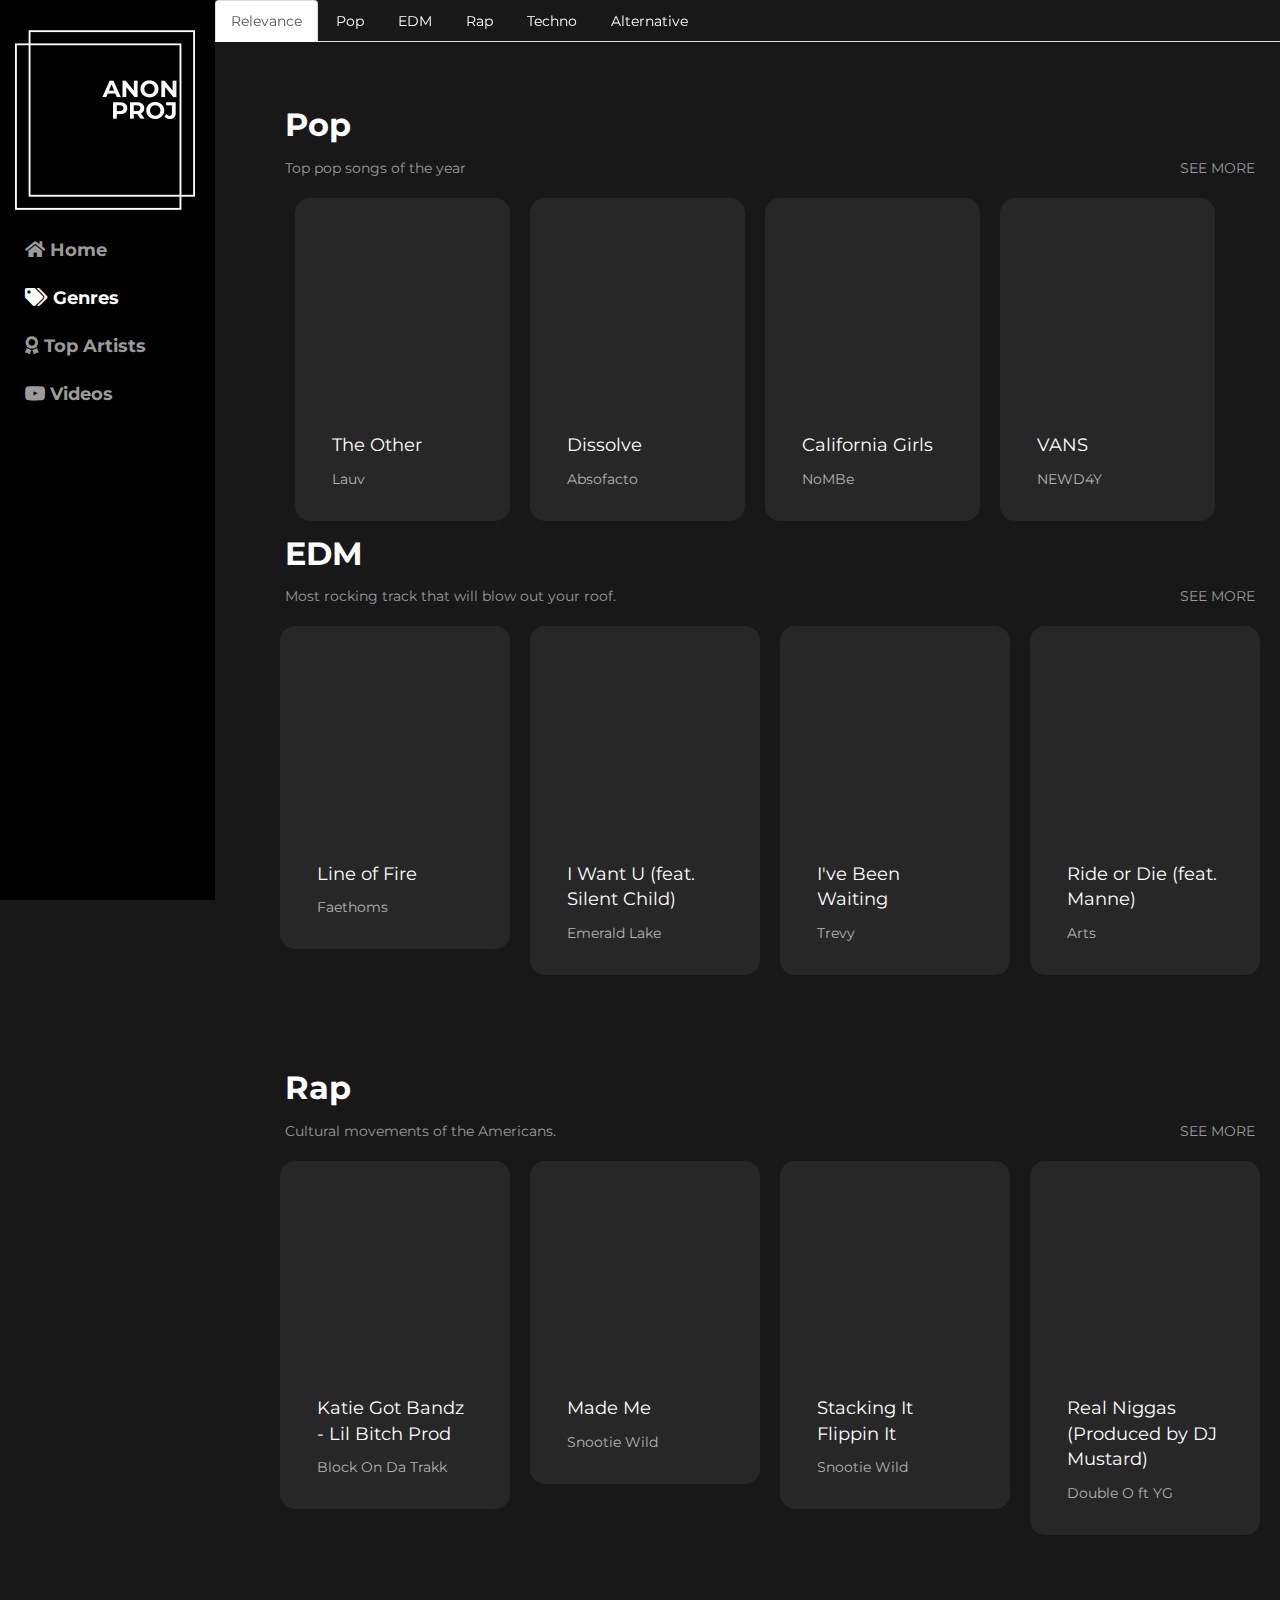
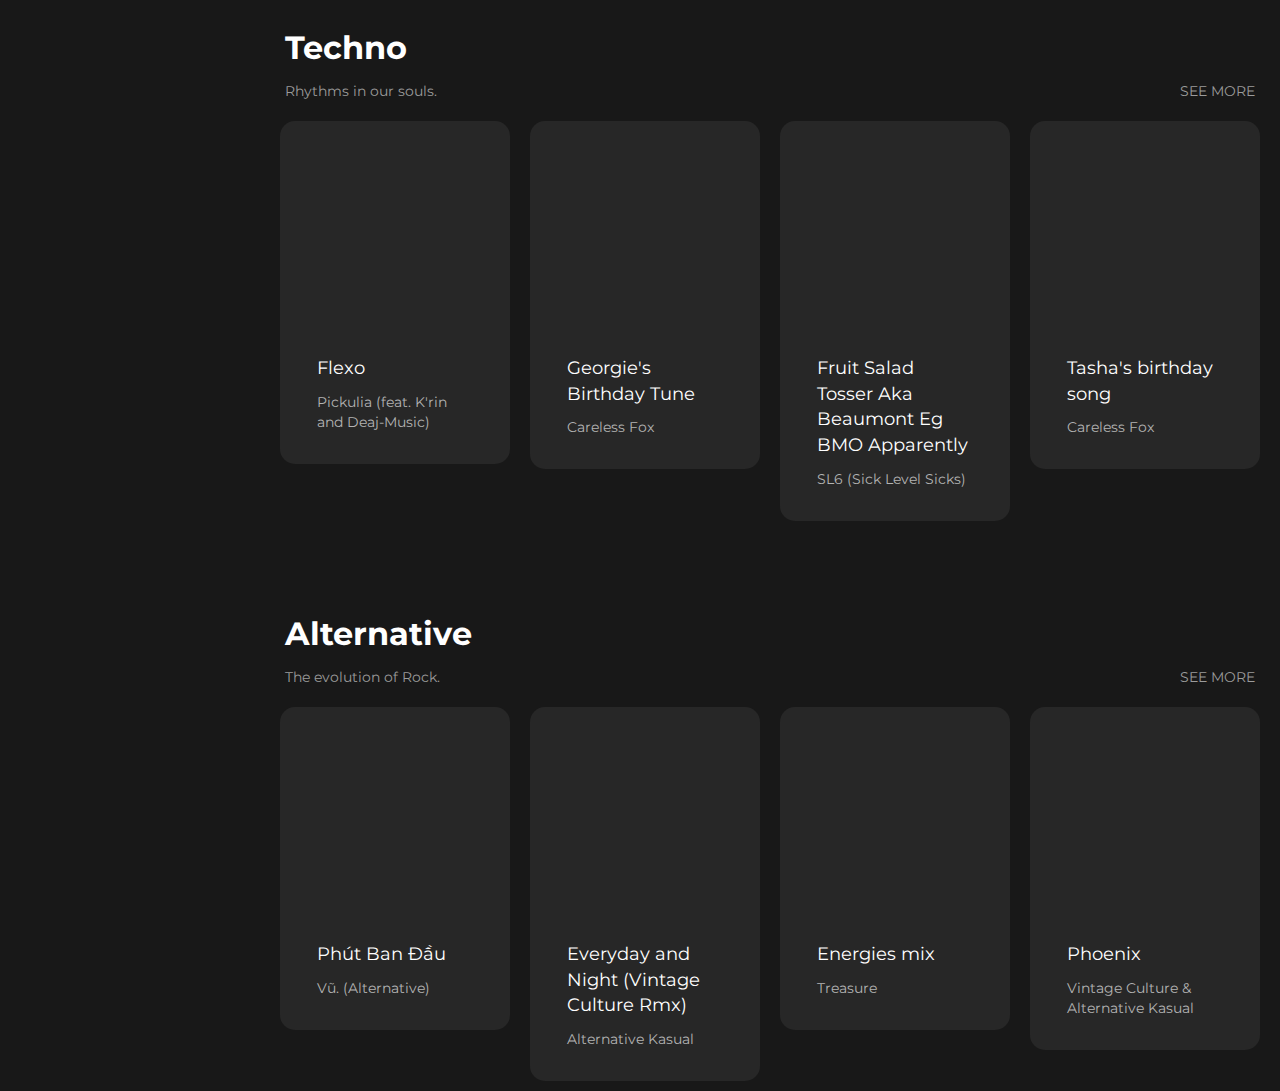
==== commit f847b499: "sua file genres.html" ====
--- a/genres.html
+++ b/genres.html
@@ -38,30 +38,30 @@
                     <div class="row col-md-12" style=" overflow: hidden;">
                         <div class="col-md-3 box" style="padding: 22px; height: 100%;background-color: #272727;border-radius: 15px;">
                             <div class="col-md-12">
-                                <iframe width="100%" height="208.25px" scrolling="no" frameborder="no" allow="autoplay" src="https://w.soundcloud.com/player/?url=https%3A//api.soundcloud.com/tracks/611175963&color=%23487e86&auto_play=false&hide_related=true&show_comments=false&show_user=false&show_reposts=false&show_teaser=false&visual=true"></iframe>
-                                <p style="color: #ffffff;  font-size: large;">Summer Days</p>
-                                <p style="color: #b3b3b3;">Martin Garrix</p>
-                            </div>
-                        </div>
-                        <div class="col-md-3 box" style="padding: 22px; height: 100%;background-color: #272727;border-radius: 15px;">
-                            <div class="col-md-12">
-                                <iframe width="100%" height="208.25px" scrolling="no" frameborder="no" allow="autoplay" src="https://w.soundcloud.com/player/?url=https%3A//api.soundcloud.com/tracks/611175963&color=%23487e86&auto_play=false&hide_related=true&show_comments=false&show_user=false&show_reposts=false&show_teaser=false&visual=true"></iframe>
-                                <p style="color: #ffffff;  font-size: large;">Summer Days</p>
-                                <p style="color: #b3b3b3;">Martin Garrix</p>
-                            </div>
-                        </div>
-                        <div class="col-md-3 box" style="padding: 22px; height: 100%;background-color: #272727;border-radius: 15px;">
-                            <div class="col-md-12">
-                                <iframe width="100%" height="208.25px" scrolling="no" frameborder="no" allow="autoplay" src="https://w.soundcloud.com/player/?url=https%3A//api.soundcloud.com/tracks/611175963&color=%23487e86&auto_play=false&hide_related=true&show_comments=false&show_user=false&show_reposts=false&show_teaser=false&visual=true"></iframe>
-                                <p style="color: #ffffff;  font-size: large;">Summer Days</p>
-                                <p style="color: #b3b3b3;">Martin Garrix</p>
-                            </div>
-                        </div>
-                        <div class="col-md-3 box" style="padding: 22px; height: 100%;background-color: #272727;border-radius: 15px;">
-                            <div class="col-md-12">
-                                <iframe width="100%" height="208.25px" scrolling="no" frameborder="no" allow="autoplay" src="https://w.soundcloud.com/player/?url=https%3A//api.soundcloud.com/tracks/611175963&color=%23487e86&auto_play=false&hide_related=true&show_comments=false&show_user=false&show_reposts=false&show_teaser=false&visual=true"></iframe>
-                                <p style="color: #ffffff;  font-size: large;">Summer Days</p>
-                                <p style="color: #b3b3b3;">Martin Garrix</p>
+                                <iframe width="100%" height="208.25px" scrolling="no" frameborder="no" allow="autoplay" src="https://w.soundcloud.com/player/?url=https%3A//api.soundcloud.com/tracks/195858517&color=%23487e86&auto_play=false&hide_related=true&show_comments=false&show_user=false&show_reposts=false&show_teaser=false&visual=true"></iframe>
+                                <p style="color: #ffffff;  font-size: large;">The Other</p>
+                                <p style="color: #b3b3b3;">Lauv</p>
+                            </div>
+                        </div>
+                        <div class="col-md-3 box" style="padding: 22px; height: 100%;background-color: #272727;border-radius: 15px;">
+                            <div class="col-md-12">
+                                <iframe width="100%" height="208.25px" scrolling="no" frameborder="no" allow="autoplay" src="https://w.soundcloud.com/player/?url=https%3A//api.soundcloud.com/tracks/192182101&color=%23487e86&auto_play=false&hide_related=true&show_comments=false&show_user=false&show_reposts=false&show_teaser=false&visual=true"></iframe>
+                                <p style="color: #ffffff;  font-size: large;">Dissolve</p>
+                                <p style="color: #b3b3b3;">Absofacto</p>
+                            </div>
+                        </div>
+                        <div class="col-md-3 box" style="padding: 22px; height: 100%;background-color: #272727;border-radius: 15px;">
+                            <div class="col-md-12">
+                                <iframe width="100%" height="208.25px" scrolling="no" frameborder="no" allow="autoplay" src="https://w.soundcloud.com/player/?url=https%3A//api.soundcloud.com/tracks/196153311&color=%23487e86&auto_play=false&hide_related=true&show_comments=false&show_user=false&show_reposts=false&show_teaser=false&visual=true"></iframe>
+                                <p style="color: #ffffff;  font-size: large;">California Girls</p>
+                                <p style="color: #b3b3b3;">NoMBe</p>
+                            </div>
+                        </div>
+                        <div class="col-md-3 box" style="padding: 22px; height: 100%;background-color: #272727;border-radius: 15px;">
+                            <div class="col-md-12">
+                                <iframe width="100%" height="208.25px" scrolling="no" frameborder="no" allow="autoplay" src="https://w.soundcloud.com/player/?url=https%3A//api.soundcloud.com/tracks/477498168&color=%23487e86&auto_play=false&hide_related=true&show_comments=false&show_user=false&show_reposts=false&show_teaser=false&visual=true"></iframe>
+                                <p style="color: #ffffff;  font-size: large;">VANS</p>
+                                <p style="color: #b3b3b3;">NEWD4Y</p>
                             </div>
                         </div>
                     </div>
@@ -73,30 +73,30 @@
                     <div class="row" style=" overflow: hidden;">
                         <div class="col-md-3 box" style="padding: 22px; height: 100%;background-color: #272727;border-radius: 15px;">
                             <div class="col-md-12">
-                                <iframe width="100%" height="208.25px" scrolling="no" frameborder="no" allow="autoplay" src="https://w.soundcloud.com/player/?url=https%3A//api.soundcloud.com/tracks/611175963&color=%23487e86&auto_play=false&hide_related=true&show_comments=false&show_user=false&show_reposts=false&show_teaser=false&visual=true"></iframe>
-                                <p style="color: #ffffff;  font-size: large;">Summer Days</p>
-                                <p style="color: #b3b3b3;">Martin Garrix</p>
-                            </div>
-                        </div>
-                        <div class="col-md-3 box" style="padding: 22px; height: 100%;background-color: #272727;border-radius: 15px;">
-                            <div class="col-md-12">
-                                <iframe width="100%" height="208.25px" scrolling="no" frameborder="no" allow="autoplay" src="https://w.soundcloud.com/player/?url=https%3A//api.soundcloud.com/tracks/611175963&color=%23487e86&auto_play=false&hide_related=true&show_comments=false&show_user=false&show_reposts=false&show_teaser=false&visual=true"></iframe>
-                                <p style="color: #ffffff;  font-size: large;">Summer Days</p>
-                                <p style="color: #b3b3b3;">Martin Garrix</p>
-                            </div>
-                        </div>
-                        <div class="col-md-3 box" style="padding: 22px; height: 100%;background-color: #272727;border-radius: 15px;">
-                            <div class="col-md-12">
-                                <iframe width="100%" height="208.25px" scrolling="no" frameborder="no" allow="autoplay" src="https://w.soundcloud.com/player/?url=https%3A//api.soundcloud.com/tracks/611175963&color=%23487e86&auto_play=false&hide_related=true&show_comments=false&show_user=false&show_reposts=false&show_teaser=false&visual=true"></iframe>
-                                <p style="color: #ffffff;  font-size: large;">Summer Days</p>
-                                <p style="color: #b3b3b3;">Martin Garrix</p>
-                            </div>
-                        </div>
-                        <div class="col-md-3 box" style="padding: 22px; height: 100%;background-color: #272727;border-radius: 15px;">
-                            <div class="col-md-12">
-                                <iframe width="100%" height="208.25px" scrolling="no" frameborder="no" allow="autoplay" src="https://w.soundcloud.com/player/?url=https%3A//api.soundcloud.com/tracks/611175963&color=%23487e86&auto_play=false&hide_related=true&show_comments=false&show_user=false&show_reposts=false&show_teaser=false&visual=true"></iframe>
-                                <p style="color: #ffffff;  font-size: large;">Summer Days</p>
-                                <p style="color: #b3b3b3;">Martin Garrix</p>
+                                <iframe width="100%" height="208.25px" scrolling="no" frameborder="no" allow="autoplay" src="https://w.soundcloud.com/player/?url=https%3A//api.soundcloud.com/tracks/722158519&color=%23487e86&auto_play=false&hide_related=true&show_comments=false&show_user=false&show_reposts=false&show_teaser=false&visual=true"></iframe>
+                                <p style="color: #ffffff;  font-size: large;">Line of Fire</p>
+                                <p style="color: #b3b3b3;">Faethoms</p>
+                            </div>
+                        </div>
+                        <div class="col-md-3 box" style="padding: 22px; height: 100%;background-color: #272727;border-radius: 15px;">
+                            <div class="col-md-12">
+                                <iframe width="100%" height="208.25px" scrolling="no" frameborder="no" allow="autoplay" src="https://w.soundcloud.com/player/?url=https%3A//api.soundcloud.com/tracks/711715852&color=%23487e86&auto_play=false&hide_related=true&show_comments=false&show_user=false&show_reposts=false&show_teaser=false&visual=true"></iframe>
+                                <p style="color: #ffffff;  font-size: large;">I Want U (feat. Silent Child)</p>
+                                <p style="color: #b3b3b3;">Emerald Lake</p>
+                            </div>
+                        </div>
+                        <div class="col-md-3 box" style="padding: 22px; height: 100%;background-color: #272727;border-radius: 15px;">
+                            <div class="col-md-12">
+                                <iframe width="100%" height="208.25px" scrolling="no" frameborder="no" allow="autoplay" src="https://w.soundcloud.com/player/?url=https%3A//api.soundcloud.com/tracks/694304302&color=%23487e86&auto_play=false&hide_related=true&show_comments=false&show_user=false&show_reposts=false&show_teaser=false&visual=true"></iframe>
+                                <p style="color: #ffffff;  font-size: large;">I've Been Waiting</p>
+                                <p style="color: #b3b3b3;">Trevy</p>
+                            </div>
+                        </div>
+                        <div class="col-md-3 box" style="padding: 22px; height: 100%;background-color: #272727;border-radius: 15px;">
+                            <div class="col-md-12">
+                                <iframe width="100%" height="208.25px" scrolling="no" frameborder="no" allow="autoplay" src="https://w.soundcloud.com/player/?url=https%3A//api.soundcloud.com/tracks/679090236&color=%23487e86&auto_play=false&hide_related=true&show_comments=false&show_user=false&show_reposts=false&show_teaser=false&visual=true"></iframe>
+                                <p style="color: #ffffff;  font-size: large;">Ride or Die (feat. Manne)</p>
+                                <p style="color: #b3b3b3;">Arts</p>
                             </div>
                         </div>
                     </div>
@@ -108,30 +108,30 @@
                     <div class="row" style=" overflow: hidden;">
                         <div class="col-md-3 box" style="padding: 22px; height: 100%;background-color: #272727;border-radius: 15px;">
                             <div class="col-md-12">
-                                <iframe width="100%" height="208.25px" scrolling="no" frameborder="no" allow="autoplay" src="https://w.soundcloud.com/player/?url=https%3A//api.soundcloud.com/tracks/611175963&color=%23487e86&auto_play=false&hide_related=true&show_comments=false&show_user=false&show_reposts=false&show_teaser=false&visual=true"></iframe>
-                                <p style="color: #ffffff;  font-size: large;">Summer Days</p>
-                                <p style="color: #b3b3b3;">Martin Garrix</p>
-                            </div>
-                        </div>
-                        <div class="col-md-3 box" style="padding: 22px; height: 100%;background-color: #272727;border-radius: 15px;">
-                            <div class="col-md-12">
-                                <iframe width="100%" height="208.25px" scrolling="no" frameborder="no" allow="autoplay" src="https://w.soundcloud.com/player/?url=https%3A//api.soundcloud.com/tracks/611175963&color=%23487e86&auto_play=false&hide_related=true&show_comments=false&show_user=false&show_reposts=false&show_teaser=false&visual=true"></iframe>
-                                <p style="color: #ffffff;  font-size: large;">Summer Days</p>
-                                <p style="color: #b3b3b3;">Martin Garrix</p>
-                            </div>
-                        </div>
-                        <div class="col-md-3 box" style="padding: 22px; height: 100%;background-color: #272727;border-radius: 15px;">
-                            <div class="col-md-12">
-                                <iframe width="100%" height="208.25px" scrolling="no" frameborder="no" allow="autoplay" src="https://w.soundcloud.com/player/?url=https%3A//api.soundcloud.com/tracks/611175963&color=%23487e86&auto_play=false&hide_related=true&show_comments=false&show_user=false&show_reposts=false&show_teaser=false&visual=true"></iframe>
-                                <p style="color: #ffffff;  font-size: large;">Summer Days</p>
-                                <p style="color: #b3b3b3;">Martin Garrix</p>
-                            </div>
-                        </div>
-                        <div class="col-md-3 box" style="padding: 22px; height: 100%;background-color: #272727;border-radius: 15px;">
-                            <div class="col-md-12">
-                                <iframe width="100%" height="208.25px" scrolling="no" frameborder="no" allow="autoplay" src="https://w.soundcloud.com/player/?url=https%3A//api.soundcloud.com/tracks/611175963&color=%23487e86&auto_play=false&hide_related=true&show_comments=false&show_user=false&show_reposts=false&show_teaser=false&visual=true"></iframe>
-                                <p style="color: #ffffff;  font-size: large;">Summer Days</p>
-                                <p style="color: #b3b3b3;">Martin Garrix</p>
+                                <iframe width="100%" height="208.25px" scrolling="no" frameborder="no" allow="autoplay" src="https://w.soundcloud.com/player/?url=https%3A//api.soundcloud.com/tracks/162160364&color=%23487e86&auto_play=false&hide_related=true&show_comments=false&show_user=false&show_reposts=false&show_teaser=false&visual=true"></iframe>
+                                <p style="color: #ffffff;  font-size: large;">Katie Got Bandz - Lil Bitch Prod</p>
+                                <p style="color: #b3b3b3;">Block On Da Trakk</p>
+                            </div>
+                        </div>
+                        <div class="col-md-3 box" style="padding: 22px; height: 100%;background-color: #272727;border-radius: 15px;">
+                            <div class="col-md-12">
+                                <iframe width="100%" height="208.25px" scrolling="no" frameborder="no" allow="autoplay" src="https://w.soundcloud.com/player/?url=https%3A//api.soundcloud.com/tracks/162153467&color=%23487e86&auto_play=false&hide_related=true&show_comments=false&show_user=false&show_reposts=false&show_teaser=false&visual=true"></iframe>
+                                <p style="color: #ffffff;  font-size: large;">Made Me</p>
+                                <p style="color: #b3b3b3;">Snootie Wild</p>
+                            </div>
+                        </div>
+                        <div class="col-md-3 box" style="padding: 22px; height: 100%;background-color: #272727;border-radius: 15px;">
+                            <div class="col-md-12">
+                                <iframe width="100%" height="208.25px" scrolling="no" frameborder="no" allow="autoplay" src="https://w.soundcloud.com/player/?url=https%3A//api.soundcloud.com/tracks/162152805&color=%23487e86&auto_play=false&hide_related=true&show_comments=false&show_user=false&show_reposts=false&show_teaser=false&visual=true"></iframe>
+                                <p style="color: #ffffff;  font-size: large;">Stacking It Flippin It</p>
+                                <p style="color: #b3b3b3;">Snootie Wild</p>
+                            </div>
+                        </div>
+                        <div class="col-md-3 box" style="padding: 22px; height: 100%;background-color: #272727;border-radius: 15px;">
+                            <div class="col-md-12">
+                                <iframe width="100%" height="208.25px" scrolling="no" frameborder="no" allow="autoplay" src="https://w.soundcloud.com/player/?url=https%3A//api.soundcloud.com/tracks/63685647&color=%23487e86&auto_play=false&hide_related=true&show_comments=false&show_user=false&show_reposts=false&show_teaser=false&visual=true"></iframe>
+                                <p style="color: #ffffff;  font-size: large;">Real Niggas (Produced by DJ Mustard)</p>
+                                <p style="color: #b3b3b3;">Double O ft YG</p>
                             </div>
                         </div>
                     </div>
@@ -143,30 +143,30 @@
                     <div class="row" style=" overflow: hidden;">
                         <div class="col-md-3 box" style="padding: 22px; height: 100%;background-color: #272727;border-radius: 15px;">
                             <div class="col-md-12">
-                                <iframe width="100%" height="208.25px" scrolling="no" frameborder="no" allow="autoplay" src="https://w.soundcloud.com/player/?url=https%3A//api.soundcloud.com/tracks/611175963&color=%23487e86&auto_play=false&hide_related=true&show_comments=false&show_user=false&show_reposts=false&show_teaser=false&visual=true"></iframe>
-                                <p style="color: #ffffff;  font-size: large;">Summer Days</p>
-                                <p style="color: #b3b3b3;">Martin Garrix</p>
-                            </div>
-                        </div>
-                        <div class="col-md-3 box" style="padding: 22px; height: 100%;background-color: #272727;border-radius: 15px;">
-                            <div class="col-md-12">
-                                <iframe width="100%" height="208.25px" scrolling="no" frameborder="no" allow="autoplay" src="https://w.soundcloud.com/player/?url=https%3A//api.soundcloud.com/tracks/611175963&color=%23487e86&auto_play=false&hide_related=true&show_comments=false&show_user=false&show_reposts=false&show_teaser=false&visual=true"></iframe>
-                                <p style="color: #ffffff;  font-size: large;">Summer Days</p>
-                                <p style="color: #b3b3b3;">Martin Garrix</p>
-                            </div>
-                        </div>
-                        <div class="col-md-3 box" style="padding: 22px; height: 100%;background-color: #272727;border-radius: 15px;">
-                            <div class="col-md-12">
-                                <iframe width="100%" height="208.25px" scrolling="no" frameborder="no" allow="autoplay" src="https://w.soundcloud.com/player/?url=https%3A//api.soundcloud.com/tracks/611175963&color=%23487e86&auto_play=false&hide_related=true&show_comments=false&show_user=false&show_reposts=false&show_teaser=false&visual=true"></iframe>
-                                <p style="color: #ffffff;  font-size: large;">Summer Days</p>
-                                <p style="color: #b3b3b3;">Martin Garrix</p>
-                            </div>
-                        </div>
-                        <div class="col-md-3 box" style="padding: 22px; height: 100%;background-color: #272727;border-radius: 15px;">
-                            <div class="col-md-12">
-                                <iframe width="100%" height="208.25px" scrolling="no" frameborder="no" allow="autoplay" src="https://w.soundcloud.com/player/?url=https%3A//api.soundcloud.com/tracks/611175963&color=%23487e86&auto_play=false&hide_related=true&show_comments=false&show_user=false&show_reposts=false&show_teaser=false&visual=true"></iframe>
-                                <p style="color: #ffffff;  font-size: large;">Summer Days</p>
-                                <p style="color: #b3b3b3;">Martin Garrix</p>
+                                <iframe width="100%" height="208.25px" scrolling="no" frameborder="no" allow="autoplay" src="https://w.soundcloud.com/player/?url=https%3A//api.soundcloud.com/tracks/22046992&color=%23487e86&auto_play=false&hide_related=true&show_comments=false&show_user=false&show_reposts=false&show_teaser=false&visual=true"></iframe>
+                                <p style="color: #ffffff;  font-size: large;">Flexo</p>
+                                <p style="color: #b3b3b3;">Pickulia (feat. K'rin and Deaj-Music)</p>
+                            </div>
+                        </div>
+                        <div class="col-md-3 box" style="padding: 22px; height: 100%;background-color: #272727;border-radius: 15px;">
+                            <div class="col-md-12">
+                                <iframe width="100%" height="208.25px" scrolling="no" frameborder="no" allow="autoplay" src="https://w.soundcloud.com/player/?url=https%3A//api.soundcloud.com/tracks/52869570&color=%23487e86&auto_play=false&hide_related=true&show_comments=false&show_user=false&show_reposts=false&show_teaser=false&visual=true"></iframe>
+                                <p style="color: #ffffff;  font-size: large;">Georgie's Birthday Tune</p>
+                                <p style="color: #b3b3b3;">Careless Fox</p>
+                            </div>
+                        </div>
+                        <div class="col-md-3 box" style="padding: 22px; height: 100%;background-color: #272727;border-radius: 15px;">
+                            <div class="col-md-12">
+                                <iframe width="100%" height="208.25px" scrolling="no" frameborder="no" allow="autoplay" src="https://w.soundcloud.com/player/?url=https%3A//api.soundcloud.com/tracks/256931195&color=%23487e86&auto_play=false&hide_related=true&show_comments=false&show_user=false&show_reposts=false&show_teaser=false&visual=true"></iframe>
+                                <p style="color: #ffffff;  font-size: large;">Fruit Salad Tosser Aka Beaumont Eg BMO Apparently</p>
+                                <p style="color: #b3b3b3;">SL6 (Sick Level Sicks)</p>
+                            </div>
+                        </div>
+                        <div class="col-md-3 box" style="padding: 22px; height: 100%;background-color: #272727;border-radius: 15px;">
+                            <div class="col-md-12">
+                                <iframe width="100%" height="208.25px" scrolling="no" frameborder="no" allow="autoplay" src="https://w.soundcloud.com/player/?url=https%3A//api.soundcloud.com/tracks/40202984&color=%23487e86&auto_play=false&hide_related=true&show_comments=false&show_user=false&show_reposts=false&show_teaser=false&visual=true"></iframe>
+                                <p style="color: #ffffff;  font-size: large;">Tasha's birthday song</p>
+                                <p style="color: #b3b3b3;">Careless Fox</p>
                             </div>
                         </div>
                     </div>
@@ -178,30 +178,30 @@
                     <div class="row" style=" overflow: hidden;">
                         <div class="col-md-3 box" style="padding: 22px; height: 100%;background-color: #272727;border-radius: 15px;">
                             <div class="col-md-12">
-                                <iframe width="100%" height="208.25px" scrolling="no" frameborder="no" allow="autoplay" src="https://w.soundcloud.com/player/?url=https%3A//api.soundcloud.com/tracks/611175963&color=%23487e86&auto_play=false&hide_related=true&show_comments=false&show_user=false&show_reposts=false&show_teaser=false&visual=true"></iframe>
-                                <p style="color: #ffffff;  font-size: large;">Summer Days</p>
-                                <p style="color: #b3b3b3;">Martin Garrix</p>
-                            </div>
-                        </div>
-                        <div class="col-md-3 box" style="padding: 22px; height: 100%;background-color: #272727;border-radius: 15px;">
-                            <div class="col-md-12">
-                                <iframe width="100%" height="208.25px" scrolling="no" frameborder="no" allow="autoplay" src="https://w.soundcloud.com/player/?url=https%3A//api.soundcloud.com/tracks/611175963&color=%23487e86&auto_play=false&hide_related=true&show_comments=false&show_user=false&show_reposts=false&show_teaser=false&visual=true"></iframe>
-                                <p style="color: #ffffff;  font-size: large;">Summer Days</p>
-                                <p style="color: #b3b3b3;">Martin Garrix</p>
-                            </div>
-                        </div>
-                        <div class="col-md-3 box" style="padding: 22px; height: 100%;background-color: #272727;border-radius: 15px;">
-                            <div class="col-md-12">
-                                <iframe width="100%" height="208.25px" scrolling="no" frameborder="no" allow="autoplay" src="https://w.soundcloud.com/player/?url=https%3A//api.soundcloud.com/tracks/611175963&color=%23487e86&auto_play=false&hide_related=true&show_comments=false&show_user=false&show_reposts=false&show_teaser=false&visual=true"></iframe>
-                                <p style="color: #ffffff;  font-size: large;">Summer Days</p>
-                                <p style="color: #b3b3b3;">Martin Garrix</p>
-                            </div>
-                        </div>
-                        <div class="col-md-3 box" style="padding: 22px; height: 100%;background-color: #272727;border-radius: 15px;">
-                            <div class="col-md-12">
-                                <iframe width="100%" height="208.25px" scrolling="no" frameborder="no" allow="autoplay" src="https://w.soundcloud.com/player/?url=https%3A//api.soundcloud.com/tracks/611175963&color=%23487e86&auto_play=false&hide_related=true&show_comments=false&show_user=false&show_reposts=false&show_teaser=false&visual=true"></iframe>
-                                <p style="color: #ffffff;  font-size: large;">Summer Days</p>
-                                <p style="color: #b3b3b3;">Martin Garrix</p>
+                                <iframe width="100%" height="208.25px" scrolling="no" frameborder="no" allow="autoplay" src="https://w.soundcloud.com/player/?url=https%3A//api.soundcloud.com/tracks/236907082&color=%23487e86&auto_play=false&hide_related=true&show_comments=false&show_user=false&show_reposts=false&show_teaser=false&visual=true"></iframe>
+                                <p style="color: #ffffff;  font-size: large;">Phút Ban Đầu</p>
+                                <p style="color: #b3b3b3;">Vũ. (Alternative)</p>
+                            </div>
+                        </div>
+                        <div class="col-md-3 box" style="padding: 22px; height: 100%;background-color: #272727;border-radius: 15px;">
+                            <div class="col-md-12">
+                                <iframe width="100%" height="208.25px" scrolling="no" frameborder="no" allow="autoplay" src="https://w.soundcloud.com/player/?url=https%3A//api.soundcloud.com/tracks/181633055&color=%23487e86&auto_play=false&hide_related=true&show_comments=false&show_user=false&show_reposts=false&show_teaser=false&visual=true"></iframe>
+                                <p style="color: #ffffff;  font-size: large;">Everyday and Night (Vintage Culture Rmx)</p>
+                                <p style="color: #b3b3b3;">Alternative Kasual</p>
+                            </div>
+                        </div>
+                        <div class="col-md-3 box" style="padding: 22px; height: 100%;background-color: #272727;border-radius: 15px;">
+                            <div class="col-md-12">
+                                <iframe width="100%" height="208.25px" scrolling="no" frameborder="no" allow="autoplay" src="https://w.soundcloud.com/player/?url=https%3A//api.soundcloud.com/tracks/314251243&color=%23487e86&auto_play=false&hide_related=true&show_comments=false&show_user=false&show_reposts=false&show_teaser=false&visual=true"></iframe>
+                                <p style="color: #ffffff;  font-size: large;">Energies mix</p>
+                                <p style="color: #b3b3b3;">Treasure</p>
+                            </div>
+                        </div>
+                        <div class="col-md-3 box" style="padding: 22px; height: 100%;background-color: #272727;border-radius: 15px;">
+                            <div class="col-md-12">
+                                <iframe width="100%" height="208.25px" scrolling="no" frameborder="no" allow="autoplay" src="https://w.soundcloud.com/player/?url=https%3A//api.soundcloud.com/tracks/277413261&color=%23487e86&auto_play=false&hide_related=true&show_comments=false&show_user=false&show_reposts=false&show_teaser=false&visual=true"></iframe>
+                                <p style="color: #ffffff;  font-size: large;">Phoenix</p>
+                                <p style="color: #b3b3b3;">Vintage Culture & Alternative Kasual</p>
                             </div>
                         </div>
                     </div>
@@ -244,6 +244,140 @@
                     </div>
                 </div>
                 <div class="msec" style="margin-top: 40px">
+
+                    <div class="row" style=" overflow: hidden;">
+                        <div class="col-md-3 box" style="padding: 22px; height: 100%;background-color: #272727;border-radius: 15px;">
+                            <div class="col-md-12">
+                                <iframe width="100%" height="208.25px" scrolling="no" frameborder="no" allow="autoplay" src="https://w.soundcloud.com/player/?url=https%3A//api.soundcloud.com/tracks/611175963&color=%23487e86&auto_play=false&hide_related=true&show_comments=false&show_user=false&show_reposts=false&show_teaser=false&visual=true"></iframe>
+                                <p style="color: #ffffff;  font-size: large;">Summer Days</p>
+                                <p style="color: #b3b3b3;">Martin Garrix</p>
+                            </div>
+                        </div>
+                        <div class="col-md-3 box" style="padding: 22px; height: 100%;background-color: #272727;border-radius: 15px;">
+                            <div class="col-md-12">
+                                <iframe width="100%" height="208.25px" scrolling="no" frameborder="no" allow="autoplay" src="https://w.soundcloud.com/player/?url=https%3A//api.soundcloud.com/tracks/611175963&color=%23487e86&auto_play=false&hide_related=true&show_comments=false&show_user=false&show_reposts=false&show_teaser=false&visual=true"></iframe>
+                                <p style="color: #ffffff;  font-size: large;">Summer Days</p>
+                                <p style="color: #b3b3b3;">Martin Garrix</p>
+                            </div>
+                        </div>
+                        <div class="col-md-3 box" style="padding: 22px; height: 100%;background-color: #272727;border-radius: 15px;">
+                            <div class="col-md-12">
+                                <iframe width="100%" height="208.25px" scrolling="no" frameborder="no" allow="autoplay" src="https://w.soundcloud.com/player/?url=https%3A//api.soundcloud.com/tracks/611175963&color=%23487e86&auto_play=false&hide_related=true&show_comments=false&show_user=false&show_reposts=false&show_teaser=false&visual=true"></iframe>
+                                <p style="color: #ffffff;  font-size: large;">Summer Days</p>
+                                <p style="color: #b3b3b3;">Martin Garrix</p>
+                            </div>
+                        </div>
+                        <div class="col-md-3 box" style="padding: 22px; height: 100%;background-color: #272727;border-radius: 15px;">
+                            <div class="col-md-12">
+                                <iframe width="100%" height="208.25px" scrolling="no" frameborder="no" allow="autoplay" src="https://w.soundcloud.com/player/?url=https%3A//api.soundcloud.com/tracks/611175963&color=%23487e86&auto_play=false&hide_related=true&show_comments=false&show_user=false&show_reposts=false&show_teaser=false&visual=true"></iframe>
+                                <p style="color: #ffffff;  font-size: large;">Summer Days</p>
+                                <p style="color: #b3b3b3;">Martin Garrix</p>
+                            </div>
+                        </div>
+                    </div>
+                </div>
+                <div class="msec" style="margin-top: 40px">
+
+                    <div class="row" style=" overflow: hidden;">
+                        <div class="col-md-3 box" style="padding: 22px; height: 100%;background-color: #272727;border-radius: 15px;">
+                            <div class="col-md-12">
+                                <iframe width="100%" height="208.25px" scrolling="no" frameborder="no" allow="autoplay" src="https://w.soundcloud.com/player/?url=https%3A//api.soundcloud.com/tracks/611175963&color=%23487e86&auto_play=false&hide_related=true&show_comments=false&show_user=false&show_reposts=false&show_teaser=false&visual=true"></iframe>
+                                <p style="color: #ffffff;  font-size: large;">Summer Days</p>
+                                <p style="color: #b3b3b3;">Martin Garrix</p>
+                            </div>
+                        </div>
+                        <div class="col-md-3 box" style="padding: 22px; height: 100%;background-color: #272727;border-radius: 15px;">
+                            <div class="col-md-12">
+                                <iframe width="100%" height="208.25px" scrolling="no" frameborder="no" allow="autoplay" src="https://w.soundcloud.com/player/?url=https%3A//api.soundcloud.com/tracks/611175963&color=%23487e86&auto_play=false&hide_related=true&show_comments=false&show_user=false&show_reposts=false&show_teaser=false&visual=true"></iframe>
+                                <p style="color: #ffffff;  font-size: large;">Summer Days</p>
+                                <p style="color: #b3b3b3;">Martin Garrix</p>
+                            </div>
+                        </div>
+                        <div class="col-md-3 box" style="padding: 22px; height: 100%;background-color: #272727;border-radius: 15px;">
+                            <div class="col-md-12">
+                                <iframe width="100%" height="208.25px" scrolling="no" frameborder="no" allow="autoplay" src="https://w.soundcloud.com/player/?url=https%3A//api.soundcloud.com/tracks/611175963&color=%23487e86&auto_play=false&hide_related=true&show_comments=false&show_user=false&show_reposts=false&show_teaser=false&visual=true"></iframe>
+                                <p style="color: #ffffff;  font-size: large;">Summer Days</p>
+                                <p style="color: #b3b3b3;">Martin Garrix</p>
+                            </div>
+                        </div>
+                        <div class="col-md-3 box" style="padding: 22px; height: 100%;background-color: #272727;border-radius: 15px;">
+                            <div class="col-md-12">
+                                <iframe width="100%" height="208.25px" scrolling="no" frameborder="no" allow="autoplay" src="https://w.soundcloud.com/player/?url=https%3A//api.soundcloud.com/tracks/611175963&color=%23487e86&auto_play=false&hide_related=true&show_comments=false&show_user=false&show_reposts=false&show_teaser=false&visual=true"></iframe>
+                                <p style="color: #ffffff;  font-size: large;">Summer Days</p>
+                                <p style="color: #b3b3b3;">Martin Garrix</p>
+                            </div>
+                        </div>
+                    </div>
+                </div>
+                <div class="msec" style="margin-top: 40px">
+
+                    <div class="row" style=" overflow: hidden;">
+                        <div class="col-md-3 box" style="padding: 22px; height: 100%;background-color: #272727;border-radius: 15px;">
+                            <div class="col-md-12">
+                                <iframe width="100%" height="208.25px" scrolling="no" frameborder="no" allow="autoplay" src="https://w.soundcloud.com/player/?url=https%3A//api.soundcloud.com/tracks/611175963&color=%23487e86&auto_play=false&hide_related=true&show_comments=false&show_user=false&show_reposts=false&show_teaser=false&visual=true"></iframe>
+                                <p style="color: #ffffff;  font-size: large;">Summer Days</p>
+                                <p style="color: #b3b3b3;">Martin Garrix</p>
+                            </div>
+                        </div>
+                        <div class="col-md-3 box" style="padding: 22px; height: 100%;background-color: #272727;border-radius: 15px;">
+                            <div class="col-md-12">
+                                <iframe width="100%" height="208.25px" scrolling="no" frameborder="no" allow="autoplay" src="https://w.soundcloud.com/player/?url=https%3A//api.soundcloud.com/tracks/611175963&color=%23487e86&auto_play=false&hide_related=true&show_comments=false&show_user=false&show_reposts=false&show_teaser=false&visual=true"></iframe>
+                                <p style="color: #ffffff;  font-size: large;">Summer Days</p>
+                                <p style="color: #b3b3b3;">Martin Garrix</p>
+                            </div>
+                        </div>
+                        <div class="col-md-3 box" style="padding: 22px; height: 100%;background-color: #272727;border-radius: 15px;">
+                            <div class="col-md-12">
+                                <iframe width="100%" height="208.25px" scrolling="no" frameborder="no" allow="autoplay" src="https://w.soundcloud.com/player/?url=https%3A//api.soundcloud.com/tracks/611175963&color=%23487e86&auto_play=false&hide_related=true&show_comments=false&show_user=false&show_reposts=false&show_teaser=false&visual=true"></iframe>
+                                <p style="color: #ffffff;  font-size: large;">Summer Days</p>
+                                <p style="color: #b3b3b3;">Martin Garrix</p>
+                            </div>
+                        </div>
+                        <div class="col-md-3 box" style="padding: 22px; height: 100%;background-color: #272727;border-radius: 15px;">
+                            <div class="col-md-12">
+                                <iframe width="100%" height="208.25px" scrolling="no" frameborder="no" allow="autoplay" src="https://w.soundcloud.com/player/?url=https%3A//api.soundcloud.com/tracks/611175963&color=%23487e86&auto_play=false&hide_related=true&show_comments=false&show_user=false&show_reposts=false&show_teaser=false&visual=true"></iframe>
+                                <p style="color: #ffffff;  font-size: large;">Summer Days</p>
+                                <p style="color: #b3b3b3;">Martin Garrix</p>
+                            </div>
+                        </div>
+                    </div>
+                </div>
+                <div class="msec" style="margin-top: 40px">
+
+                    <div class="row" style=" overflow: hidden;">
+                        <div class="col-md-3 box" style="padding: 22px; height: 100%;background-color: #272727;border-radius: 15px;">
+                            <div class="col-md-12">
+                                <iframe width="100%" height="208.25px" scrolling="no" frameborder="no" allow="autoplay" src="https://w.soundcloud.com/player/?url=https%3A//api.soundcloud.com/tracks/611175963&color=%23487e86&auto_play=false&hide_related=true&show_comments=false&show_user=false&show_reposts=false&show_teaser=false&visual=true"></iframe>
+                                <p style="color: #ffffff;  font-size: large;">Summer Days</p>
+                                <p style="color: #b3b3b3;">Martin Garrix</p>
+                            </div>
+                        </div>
+                        <div class="col-md-3 box" style="padding: 22px; height: 100%;background-color: #272727;border-radius: 15px;">
+                            <div class="col-md-12">
+                                <iframe width="100%" height="208.25px" scrolling="no" frameborder="no" allow="autoplay" src="https://w.soundcloud.com/player/?url=https%3A//api.soundcloud.com/tracks/611175963&color=%23487e86&auto_play=false&hide_related=true&show_comments=false&show_user=false&show_reposts=false&show_teaser=false&visual=true"></iframe>
+                                <p style="color: #ffffff;  font-size: large;">Summer Days</p>
+                                <p style="color: #b3b3b3;">Martin Garrix</p>
+                            </div>
+                        </div>
+                        <div class="col-md-3 box" style="padding: 22px; height: 100%;background-color: #272727;border-radius: 15px;">
+                            <div class="col-md-12">
+                                <iframe width="100%" height="208.25px" scrolling="no" frameborder="no" allow="autoplay" src="https://w.soundcloud.com/player/?url=https%3A//api.soundcloud.com/tracks/611175963&color=%23487e86&auto_play=false&hide_related=true&show_comments=false&show_user=false&show_reposts=false&show_teaser=false&visual=true"></iframe>
+                                <p style="color: #ffffff;  font-size: large;">Summer Days</p>
+                                <p style="color: #b3b3b3;">Martin Garrix</p>
+                            </div>
+                        </div>
+                        <div class="col-md-3 box" style="padding: 22px; height: 100%;background-color: #272727;border-radius: 15px;">
+                            <div class="col-md-12">
+                                <iframe width="100%" height="208.25px" scrolling="no" frameborder="no" allow="autoplay" src="https://w.soundcloud.com/player/?url=https%3A//api.soundcloud.com/tracks/611175963&color=%23487e86&auto_play=false&hide_related=true&show_comments=false&show_user=false&show_reposts=false&show_teaser=false&visual=true"></iframe>
+                                <p style="color: #ffffff;  font-size: large;">Summer Days</p>
+                                <p style="color: #b3b3b3;">Martin Garrix</p>
+                            </div>
+                        </div>
+                    </div>
+                </div>
+            </div>
+            <div role="tabpanel" class="tab-pane fade" id="edm">
+                <div class="msec" style="margin-top: 40px">
                     <p class="headerl">Hits</p>
                     <a class="seeall" href="#">SEE MORE</a>
                     <p class="infol">Top hits of most favorites artists.</p>
@@ -279,6 +413,140 @@
                     </div>
                 </div>
                 <div class="msec" style="margin-top: 40px">
+
+                    <div class="row" style=" overflow: hidden;">
+                        <div class="col-md-3 box" style="padding: 22px; height: 100%;background-color: #272727;border-radius: 15px;">
+                            <div class="col-md-12">
+                                <iframe width="100%" height="208.25px" scrolling="no" frameborder="no" allow="autoplay" src="https://w.soundcloud.com/player/?url=https%3A//api.soundcloud.com/tracks/611175963&color=%23487e86&auto_play=false&hide_related=true&show_comments=false&show_user=false&show_reposts=false&show_teaser=false&visual=true"></iframe>
+                                <p style="color: #ffffff;  font-size: large;">Summer Days</p>
+                                <p style="color: #b3b3b3;">Martin Garrix</p>
+                            </div>
+                        </div>
+                        <div class="col-md-3 box" style="padding: 22px; height: 100%;background-color: #272727;border-radius: 15px;">
+                            <div class="col-md-12">
+                                <iframe width="100%" height="208.25px" scrolling="no" frameborder="no" allow="autoplay" src="https://w.soundcloud.com/player/?url=https%3A//api.soundcloud.com/tracks/611175963&color=%23487e86&auto_play=false&hide_related=true&show_comments=false&show_user=false&show_reposts=false&show_teaser=false&visual=true"></iframe>
+                                <p style="color: #ffffff;  font-size: large;">Summer Days</p>
+                                <p style="color: #b3b3b3;">Martin Garrix</p>
+                            </div>
+                        </div>
+                        <div class="col-md-3 box" style="padding: 22px; height: 100%;background-color: #272727;border-radius: 15px;">
+                            <div class="col-md-12">
+                                <iframe width="100%" height="208.25px" scrolling="no" frameborder="no" allow="autoplay" src="https://w.soundcloud.com/player/?url=https%3A//api.soundcloud.com/tracks/611175963&color=%23487e86&auto_play=false&hide_related=true&show_comments=false&show_user=false&show_reposts=false&show_teaser=false&visual=true"></iframe>
+                                <p style="color: #ffffff;  font-size: large;">Summer Days</p>
+                                <p style="color: #b3b3b3;">Martin Garrix</p>
+                            </div>
+                        </div>
+                        <div class="col-md-3 box" style="padding: 22px; height: 100%;background-color: #272727;border-radius: 15px;">
+                            <div class="col-md-12">
+                                <iframe width="100%" height="208.25px" scrolling="no" frameborder="no" allow="autoplay" src="https://w.soundcloud.com/player/?url=https%3A//api.soundcloud.com/tracks/611175963&color=%23487e86&auto_play=false&hide_related=true&show_comments=false&show_user=false&show_reposts=false&show_teaser=false&visual=true"></iframe>
+                                <p style="color: #ffffff;  font-size: large;">Summer Days</p>
+                                <p style="color: #b3b3b3;">Martin Garrix</p>
+                            </div>
+                        </div>
+                    </div>
+                </div>
+                <div class="msec" style="margin-top: 40px">
+
+                    <div class="row" style=" overflow: hidden;">
+                        <div class="col-md-3 box" style="padding: 22px; height: 100%;background-color: #272727;border-radius: 15px;">
+                            <div class="col-md-12">
+                                <iframe width="100%" height="208.25px" scrolling="no" frameborder="no" allow="autoplay" src="https://w.soundcloud.com/player/?url=https%3A//api.soundcloud.com/tracks/611175963&color=%23487e86&auto_play=false&hide_related=true&show_comments=false&show_user=false&show_reposts=false&show_teaser=false&visual=true"></iframe>
+                                <p style="color: #ffffff;  font-size: large;">Summer Days</p>
+                                <p style="color: #b3b3b3;">Martin Garrix</p>
+                            </div>
+                        </div>
+                        <div class="col-md-3 box" style="padding: 22px; height: 100%;background-color: #272727;border-radius: 15px;">
+                            <div class="col-md-12">
+                                <iframe width="100%" height="208.25px" scrolling="no" frameborder="no" allow="autoplay" src="https://w.soundcloud.com/player/?url=https%3A//api.soundcloud.com/tracks/611175963&color=%23487e86&auto_play=false&hide_related=true&show_comments=false&show_user=false&show_reposts=false&show_teaser=false&visual=true"></iframe>
+                                <p style="color: #ffffff;  font-size: large;">Summer Days</p>
+                                <p style="color: #b3b3b3;">Martin Garrix</p>
+                            </div>
+                        </div>
+                        <div class="col-md-3 box" style="padding: 22px; height: 100%;background-color: #272727;border-radius: 15px;">
+                            <div class="col-md-12">
+                                <iframe width="100%" height="208.25px" scrolling="no" frameborder="no" allow="autoplay" src="https://w.soundcloud.com/player/?url=https%3A//api.soundcloud.com/tracks/611175963&color=%23487e86&auto_play=false&hide_related=true&show_comments=false&show_user=false&show_reposts=false&show_teaser=false&visual=true"></iframe>
+                                <p style="color: #ffffff;  font-size: large;">Summer Days</p>
+                                <p style="color: #b3b3b3;">Martin Garrix</p>
+                            </div>
+                        </div>
+                        <div class="col-md-3 box" style="padding: 22px; height: 100%;background-color: #272727;border-radius: 15px;">
+                            <div class="col-md-12">
+                                <iframe width="100%" height="208.25px" scrolling="no" frameborder="no" allow="autoplay" src="https://w.soundcloud.com/player/?url=https%3A//api.soundcloud.com/tracks/611175963&color=%23487e86&auto_play=false&hide_related=true&show_comments=false&show_user=false&show_reposts=false&show_teaser=false&visual=true"></iframe>
+                                <p style="color: #ffffff;  font-size: large;">Summer Days</p>
+                                <p style="color: #b3b3b3;">Martin Garrix</p>
+                            </div>
+                        </div>
+                    </div>
+                </div>
+                <div class="msec" style="margin-top: 40px">
+
+                    <div class="row" style=" overflow: hidden;">
+                        <div class="col-md-3 box" style="padding: 22px; height: 100%;background-color: #272727;border-radius: 15px;">
+                            <div class="col-md-12">
+                                <iframe width="100%" height="208.25px" scrolling="no" frameborder="no" allow="autoplay" src="https://w.soundcloud.com/player/?url=https%3A//api.soundcloud.com/tracks/611175963&color=%23487e86&auto_play=false&hide_related=true&show_comments=false&show_user=false&show_reposts=false&show_teaser=false&visual=true"></iframe>
+                                <p style="color: #ffffff;  font-size: large;">Summer Days</p>
+                                <p style="color: #b3b3b3;">Martin Garrix</p>
+                            </div>
+                        </div>
+                        <div class="col-md-3 box" style="padding: 22px; height: 100%;background-color: #272727;border-radius: 15px;">
+                            <div class="col-md-12">
+                                <iframe width="100%" height="208.25px" scrolling="no" frameborder="no" allow="autoplay" src="https://w.soundcloud.com/player/?url=https%3A//api.soundcloud.com/tracks/611175963&color=%23487e86&auto_play=false&hide_related=true&show_comments=false&show_user=false&show_reposts=false&show_teaser=false&visual=true"></iframe>
+                                <p style="color: #ffffff;  font-size: large;">Summer Days</p>
+                                <p style="color: #b3b3b3;">Martin Garrix</p>
+                            </div>
+                        </div>
+                        <div class="col-md-3 box" style="padding: 22px; height: 100%;background-color: #272727;border-radius: 15px;">
+                            <div class="col-md-12">
+                                <iframe width="100%" height="208.25px" scrolling="no" frameborder="no" allow="autoplay" src="https://w.soundcloud.com/player/?url=https%3A//api.soundcloud.com/tracks/611175963&color=%23487e86&auto_play=false&hide_related=true&show_comments=false&show_user=false&show_reposts=false&show_teaser=false&visual=true"></iframe>
+                                <p style="color: #ffffff;  font-size: large;">Summer Days</p>
+                                <p style="color: #b3b3b3;">Martin Garrix</p>
+                            </div>
+                        </div>
+                        <div class="col-md-3 box" style="padding: 22px; height: 100%;background-color: #272727;border-radius: 15px;">
+                            <div class="col-md-12">
+                                <iframe width="100%" height="208.25px" scrolling="no" frameborder="no" allow="autoplay" src="https://w.soundcloud.com/player/?url=https%3A//api.soundcloud.com/tracks/611175963&color=%23487e86&auto_play=false&hide_related=true&show_comments=false&show_user=false&show_reposts=false&show_teaser=false&visual=true"></iframe>
+                                <p style="color: #ffffff;  font-size: large;">Summer Days</p>
+                                <p style="color: #b3b3b3;">Martin Garrix</p>
+                            </div>
+                        </div>
+                    </div>
+                </div>
+                <div class="msec" style="margin-top: 40px">
+
+                    <div class="row" style=" overflow: hidden;">
+                        <div class="col-md-3 box" style="padding: 22px; height: 100%;background-color: #272727;border-radius: 15px;">
+                            <div class="col-md-12">
+                                <iframe width="100%" height="208.25px" scrolling="no" frameborder="no" allow="autoplay" src="https://w.soundcloud.com/player/?url=https%3A//api.soundcloud.com/tracks/611175963&color=%23487e86&auto_play=false&hide_related=true&show_comments=false&show_user=false&show_reposts=false&show_teaser=false&visual=true"></iframe>
+                                <p style="color: #ffffff;  font-size: large;">Summer Days</p>
+                                <p style="color: #b3b3b3;">Martin Garrix</p>
+                            </div>
+                        </div>
+                        <div class="col-md-3 box" style="padding: 22px; height: 100%;background-color: #272727;border-radius: 15px;">
+                            <div class="col-md-12">
+                                <iframe width="100%" height="208.25px" scrolling="no" frameborder="no" allow="autoplay" src="https://w.soundcloud.com/player/?url=https%3A//api.soundcloud.com/tracks/611175963&color=%23487e86&auto_play=false&hide_related=true&show_comments=false&show_user=false&show_reposts=false&show_teaser=false&visual=true"></iframe>
+                                <p style="color: #ffffff;  font-size: large;">Summer Days</p>
+                                <p style="color: #b3b3b3;">Martin Garrix</p>
+                            </div>
+                        </div>
+                        <div class="col-md-3 box" style="padding: 22px; height: 100%;background-color: #272727;border-radius: 15px;">
+                            <div class="col-md-12">
+                                <iframe width="100%" height="208.25px" scrolling="no" frameborder="no" allow="autoplay" src="https://w.soundcloud.com/player/?url=https%3A//api.soundcloud.com/tracks/611175963&color=%23487e86&auto_play=false&hide_related=true&show_comments=false&show_user=false&show_reposts=false&show_teaser=false&visual=true"></iframe>
+                                <p style="color: #ffffff;  font-size: large;">Summer Days</p>
+                                <p style="color: #b3b3b3;">Martin Garrix</p>
+                            </div>
+                        </div>
+                        <div class="col-md-3 box" style="padding: 22px; height: 100%;background-color: #272727;border-radius: 15px;">
+                            <div class="col-md-12">
+                                <iframe width="100%" height="208.25px" scrolling="no" frameborder="no" allow="autoplay" src="https://w.soundcloud.com/player/?url=https%3A//api.soundcloud.com/tracks/611175963&color=%23487e86&auto_play=false&hide_related=true&show_comments=false&show_user=false&show_reposts=false&show_teaser=false&visual=true"></iframe>
+                                <p style="color: #ffffff;  font-size: large;">Summer Days</p>
+                                <p style="color: #b3b3b3;">Martin Garrix</p>
+                            </div>
+                        </div>
+                    </div>
+                </div>
+            </div>
+            <div role="tabpanel" class="tab-pane fade" id="rap">
+                <div class="msec" style="margin-top: 40px">
                     <p class="headerl">Hits</p>
                     <a class="seeall" href="#">SEE MORE</a>
                     <p class="infol">Top hits of most favorites artists.</p>
@@ -314,6 +582,140 @@
                     </div>
                 </div>
                 <div class="msec" style="margin-top: 40px">
+
+                    <div class="row" style=" overflow: hidden;">
+                        <div class="col-md-3 box" style="padding: 22px; height: 100%;background-color: #272727;border-radius: 15px;">
+                            <div class="col-md-12">
+                                <iframe width="100%" height="208.25px" scrolling="no" frameborder="no" allow="autoplay" src="https://w.soundcloud.com/player/?url=https%3A//api.soundcloud.com/tracks/611175963&color=%23487e86&auto_play=false&hide_related=true&show_comments=false&show_user=false&show_reposts=false&show_teaser=false&visual=true"></iframe>
+                                <p style="color: #ffffff;  font-size: large;">Summer Days</p>
+                                <p style="color: #b3b3b3;">Martin Garrix</p>
+                            </div>
+                        </div>
+                        <div class="col-md-3 box" style="padding: 22px; height: 100%;background-color: #272727;border-radius: 15px;">
+                            <div class="col-md-12">
+                                <iframe width="100%" height="208.25px" scrolling="no" frameborder="no" allow="autoplay" src="https://w.soundcloud.com/player/?url=https%3A//api.soundcloud.com/tracks/611175963&color=%23487e86&auto_play=false&hide_related=true&show_comments=false&show_user=false&show_reposts=false&show_teaser=false&visual=true"></iframe>
+                                <p style="color: #ffffff;  font-size: large;">Summer Days</p>
+                                <p style="color: #b3b3b3;">Martin Garrix</p>
+                            </div>
+                        </div>
+                        <div class="col-md-3 box" style="padding: 22px; height: 100%;background-color: #272727;border-radius: 15px;">
+                            <div class="col-md-12">
+                                <iframe width="100%" height="208.25px" scrolling="no" frameborder="no" allow="autoplay" src="https://w.soundcloud.com/player/?url=https%3A//api.soundcloud.com/tracks/611175963&color=%23487e86&auto_play=false&hide_related=true&show_comments=false&show_user=false&show_reposts=false&show_teaser=false&visual=true"></iframe>
+                                <p style="color: #ffffff;  font-size: large;">Summer Days</p>
+                                <p style="color: #b3b3b3;">Martin Garrix</p>
+                            </div>
+                        </div>
+                        <div class="col-md-3 box" style="padding: 22px; height: 100%;background-color: #272727;border-radius: 15px;">
+                            <div class="col-md-12">
+                                <iframe width="100%" height="208.25px" scrolling="no" frameborder="no" allow="autoplay" src="https://w.soundcloud.com/player/?url=https%3A//api.soundcloud.com/tracks/611175963&color=%23487e86&auto_play=false&hide_related=true&show_comments=false&show_user=false&show_reposts=false&show_teaser=false&visual=true"></iframe>
+                                <p style="color: #ffffff;  font-size: large;">Summer Days</p>
+                                <p style="color: #b3b3b3;">Martin Garrix</p>
+                            </div>
+                        </div>
+                    </div>
+                </div>
+                <div class="msec" style="margin-top: 40px">
+
+                    <div class="row" style=" overflow: hidden;">
+                        <div class="col-md-3 box" style="padding: 22px; height: 100%;background-color: #272727;border-radius: 15px;">
+                            <div class="col-md-12">
+                                <iframe width="100%" height="208.25px" scrolling="no" frameborder="no" allow="autoplay" src="https://w.soundcloud.com/player/?url=https%3A//api.soundcloud.com/tracks/611175963&color=%23487e86&auto_play=false&hide_related=true&show_comments=false&show_user=false&show_reposts=false&show_teaser=false&visual=true"></iframe>
+                                <p style="color: #ffffff;  font-size: large;">Summer Days</p>
+                                <p style="color: #b3b3b3;">Martin Garrix</p>
+                            </div>
+                        </div>
+                        <div class="col-md-3 box" style="padding: 22px; height: 100%;background-color: #272727;border-radius: 15px;">
+                            <div class="col-md-12">
+                                <iframe width="100%" height="208.25px" scrolling="no" frameborder="no" allow="autoplay" src="https://w.soundcloud.com/player/?url=https%3A//api.soundcloud.com/tracks/611175963&color=%23487e86&auto_play=false&hide_related=true&show_comments=false&show_user=false&show_reposts=false&show_teaser=false&visual=true"></iframe>
+                                <p style="color: #ffffff;  font-size: large;">Summer Days</p>
+                                <p style="color: #b3b3b3;">Martin Garrix</p>
+                            </div>
+                        </div>
+                        <div class="col-md-3 box" style="padding: 22px; height: 100%;background-color: #272727;border-radius: 15px;">
+                            <div class="col-md-12">
+                                <iframe width="100%" height="208.25px" scrolling="no" frameborder="no" allow="autoplay" src="https://w.soundcloud.com/player/?url=https%3A//api.soundcloud.com/tracks/611175963&color=%23487e86&auto_play=false&hide_related=true&show_comments=false&show_user=false&show_reposts=false&show_teaser=false&visual=true"></iframe>
+                                <p style="color: #ffffff;  font-size: large;">Summer Days</p>
+                                <p style="color: #b3b3b3;">Martin Garrix</p>
+                            </div>
+                        </div>
+                        <div class="col-md-3 box" style="padding: 22px; height: 100%;background-color: #272727;border-radius: 15px;">
+                            <div class="col-md-12">
+                                <iframe width="100%" height="208.25px" scrolling="no" frameborder="no" allow="autoplay" src="https://w.soundcloud.com/player/?url=https%3A//api.soundcloud.com/tracks/611175963&color=%23487e86&auto_play=false&hide_related=true&show_comments=false&show_user=false&show_reposts=false&show_teaser=false&visual=true"></iframe>
+                                <p style="color: #ffffff;  font-size: large;">Summer Days</p>
+                                <p style="color: #b3b3b3;">Martin Garrix</p>
+                            </div>
+                        </div>
+                    </div>
+                </div>
+                <div class="msec" style="margin-top: 40px">
+
+                    <div class="row" style=" overflow: hidden;">
+                        <div class="col-md-3 box" style="padding: 22px; height: 100%;background-color: #272727;border-radius: 15px;">
+                            <div class="col-md-12">
+                                <iframe width="100%" height="208.25px" scrolling="no" frameborder="no" allow="autoplay" src="https://w.soundcloud.com/player/?url=https%3A//api.soundcloud.com/tracks/611175963&color=%23487e86&auto_play=false&hide_related=true&show_comments=false&show_user=false&show_reposts=false&show_teaser=false&visual=true"></iframe>
+                                <p style="color: #ffffff;  font-size: large;">Summer Days</p>
+                                <p style="color: #b3b3b3;">Martin Garrix</p>
+                            </div>
+                        </div>
+                        <div class="col-md-3 box" style="padding: 22px; height: 100%;background-color: #272727;border-radius: 15px;">
+                            <div class="col-md-12">
+                                <iframe width="100%" height="208.25px" scrolling="no" frameborder="no" allow="autoplay" src="https://w.soundcloud.com/player/?url=https%3A//api.soundcloud.com/tracks/611175963&color=%23487e86&auto_play=false&hide_related=true&show_comments=false&show_user=false&show_reposts=false&show_teaser=false&visual=true"></iframe>
+                                <p style="color: #ffffff;  font-size: large;">Summer Days</p>
+                                <p style="color: #b3b3b3;">Martin Garrix</p>
+                            </div>
+                        </div>
+                        <div class="col-md-3 box" style="padding: 22px; height: 100%;background-color: #272727;border-radius: 15px;">
+                            <div class="col-md-12">
+                                <iframe width="100%" height="208.25px" scrolling="no" frameborder="no" allow="autoplay" src="https://w.soundcloud.com/player/?url=https%3A//api.soundcloud.com/tracks/611175963&color=%23487e86&auto_play=false&hide_related=true&show_comments=false&show_user=false&show_reposts=false&show_teaser=false&visual=true"></iframe>
+                                <p style="color: #ffffff;  font-size: large;">Summer Days</p>
+                                <p style="color: #b3b3b3;">Martin Garrix</p>
+                            </div>
+                        </div>
+                        <div class="col-md-3 box" style="padding: 22px; height: 100%;background-color: #272727;border-radius: 15px;">
+                            <div class="col-md-12">
+                                <iframe width="100%" height="208.25px" scrolling="no" frameborder="no" allow="autoplay" src="https://w.soundcloud.com/player/?url=https%3A//api.soundcloud.com/tracks/611175963&color=%23487e86&auto_play=false&hide_related=true&show_comments=false&show_user=false&show_reposts=false&show_teaser=false&visual=true"></iframe>
+                                <p style="color: #ffffff;  font-size: large;">Summer Days</p>
+                                <p style="color: #b3b3b3;">Martin Garrix</p>
+                            </div>
+                        </div>
+                    </div>
+                </div>
+                <div class="msec" style="margin-top: 40px">
+
+                    <div class="row" style=" overflow: hidden;">
+                        <div class="col-md-3 box" style="padding: 22px; height: 100%;background-color: #272727;border-radius: 15px;">
+                            <div class="col-md-12">
+                                <iframe width="100%" height="208.25px" scrolling="no" frameborder="no" allow="autoplay" src="https://w.soundcloud.com/player/?url=https%3A//api.soundcloud.com/tracks/611175963&color=%23487e86&auto_play=false&hide_related=true&show_comments=false&show_user=false&show_reposts=false&show_teaser=false&visual=true"></iframe>
+                                <p style="color: #ffffff;  font-size: large;">Summer Days</p>
+                                <p style="color: #b3b3b3;">Martin Garrix</p>
+                            </div>
+                        </div>
+                        <div class="col-md-3 box" style="padding: 22px; height: 100%;background-color: #272727;border-radius: 15px;">
+                            <div class="col-md-12">
+                                <iframe width="100%" height="208.25px" scrolling="no" frameborder="no" allow="autoplay" src="https://w.soundcloud.com/player/?url=https%3A//api.soundcloud.com/tracks/611175963&color=%23487e86&auto_play=false&hide_related=true&show_comments=false&show_user=false&show_reposts=false&show_teaser=false&visual=true"></iframe>
+                                <p style="color: #ffffff;  font-size: large;">Summer Days</p>
+                                <p style="color: #b3b3b3;">Martin Garrix</p>
+                            </div>
+                        </div>
+                        <div class="col-md-3 box" style="padding: 22px; height: 100%;background-color: #272727;border-radius: 15px;">
+                            <div class="col-md-12">
+                                <iframe width="100%" height="208.25px" scrolling="no" frameborder="no" allow="autoplay" src="https://w.soundcloud.com/player/?url=https%3A//api.soundcloud.com/tracks/611175963&color=%23487e86&auto_play=false&hide_related=true&show_comments=false&show_user=false&show_reposts=false&show_teaser=false&visual=true"></iframe>
+                                <p style="color: #ffffff;  font-size: large;">Summer Days</p>
+                                <p style="color: #b3b3b3;">Martin Garrix</p>
+                            </div>
+                        </div>
+                        <div class="col-md-3 box" style="padding: 22px; height: 100%;background-color: #272727;border-radius: 15px;">
+                            <div class="col-md-12">
+                                <iframe width="100%" height="208.25px" scrolling="no" frameborder="no" allow="autoplay" src="https://w.soundcloud.com/player/?url=https%3A//api.soundcloud.com/tracks/611175963&color=%23487e86&auto_play=false&hide_related=true&show_comments=false&show_user=false&show_reposts=false&show_teaser=false&visual=true"></iframe>
+                                <p style="color: #ffffff;  font-size: large;">Summer Days</p>
+                                <p style="color: #b3b3b3;">Martin Garrix</p>
+                            </div>
+                        </div>
+                    </div>
+                </div>
+            </div>
+            <div role="tabpanel" class="tab-pane fade" id="techno">
+                <div class="msec" style="margin-top: 40px">
                     <p class="headerl">Hits</p>
                     <a class="seeall" href="#">SEE MORE</a>
                     <p class="infol">Top hits of most favorites artists.</p>
@@ -349,6 +751,140 @@
                     </div>
                 </div>
                 <div class="msec" style="margin-top: 40px">
+
+                    <div class="row" style=" overflow: hidden;">
+                        <div class="col-md-3 box" style="padding: 22px; height: 100%;background-color: #272727;border-radius: 15px;">
+                            <div class="col-md-12">
+                                <iframe width="100%" height="208.25px" scrolling="no" frameborder="no" allow="autoplay" src="https://w.soundcloud.com/player/?url=https%3A//api.soundcloud.com/tracks/611175963&color=%23487e86&auto_play=false&hide_related=true&show_comments=false&show_user=false&show_reposts=false&show_teaser=false&visual=true"></iframe>
+                                <p style="color: #ffffff;  font-size: large;">Summer Days</p>
+                                <p style="color: #b3b3b3;">Martin Garrix</p>
+                            </div>
+                        </div>
+                        <div class="col-md-3 box" style="padding: 22px; height: 100%;background-color: #272727;border-radius: 15px;">
+                            <div class="col-md-12">
+                                <iframe width="100%" height="208.25px" scrolling="no" frameborder="no" allow="autoplay" src="https://w.soundcloud.com/player/?url=https%3A//api.soundcloud.com/tracks/611175963&color=%23487e86&auto_play=false&hide_related=true&show_comments=false&show_user=false&show_reposts=false&show_teaser=false&visual=true"></iframe>
+                                <p style="color: #ffffff;  font-size: large;">Summer Days</p>
+                                <p style="color: #b3b3b3;">Martin Garrix</p>
+                            </div>
+                        </div>
+                        <div class="col-md-3 box" style="padding: 22px; height: 100%;background-color: #272727;border-radius: 15px;">
+                            <div class="col-md-12">
+                                <iframe width="100%" height="208.25px" scrolling="no" frameborder="no" allow="autoplay" src="https://w.soundcloud.com/player/?url=https%3A//api.soundcloud.com/tracks/611175963&color=%23487e86&auto_play=false&hide_related=true&show_comments=false&show_user=false&show_reposts=false&show_teaser=false&visual=true"></iframe>
+                                <p style="color: #ffffff;  font-size: large;">Summer Days</p>
+                                <p style="color: #b3b3b3;">Martin Garrix</p>
+                            </div>
+                        </div>
+                        <div class="col-md-3 box" style="padding: 22px; height: 100%;background-color: #272727;border-radius: 15px;">
+                            <div class="col-md-12">
+                                <iframe width="100%" height="208.25px" scrolling="no" frameborder="no" allow="autoplay" src="https://w.soundcloud.com/player/?url=https%3A//api.soundcloud.com/tracks/611175963&color=%23487e86&auto_play=false&hide_related=true&show_comments=false&show_user=false&show_reposts=false&show_teaser=false&visual=true"></iframe>
+                                <p style="color: #ffffff;  font-size: large;">Summer Days</p>
+                                <p style="color: #b3b3b3;">Martin Garrix</p>
+                            </div>
+                        </div>
+                    </div>
+                </div>
+                <div class="msec" style="margin-top: 40px">
+
+                    <div class="row" style=" overflow: hidden;">
+                        <div class="col-md-3 box" style="padding: 22px; height: 100%;background-color: #272727;border-radius: 15px;">
+                            <div class="col-md-12">
+                                <iframe width="100%" height="208.25px" scrolling="no" frameborder="no" allow="autoplay" src="https://w.soundcloud.com/player/?url=https%3A//api.soundcloud.com/tracks/611175963&color=%23487e86&auto_play=false&hide_related=true&show_comments=false&show_user=false&show_reposts=false&show_teaser=false&visual=true"></iframe>
+                                <p style="color: #ffffff;  font-size: large;">Summer Days</p>
+                                <p style="color: #b3b3b3;">Martin Garrix</p>
+                            </div>
+                        </div>
+                        <div class="col-md-3 box" style="padding: 22px; height: 100%;background-color: #272727;border-radius: 15px;">
+                            <div class="col-md-12">
+                                <iframe width="100%" height="208.25px" scrolling="no" frameborder="no" allow="autoplay" src="https://w.soundcloud.com/player/?url=https%3A//api.soundcloud.com/tracks/611175963&color=%23487e86&auto_play=false&hide_related=true&show_comments=false&show_user=false&show_reposts=false&show_teaser=false&visual=true"></iframe>
+                                <p style="color: #ffffff;  font-size: large;">Summer Days</p>
+                                <p style="color: #b3b3b3;">Martin Garrix</p>
+                            </div>
+                        </div>
+                        <div class="col-md-3 box" style="padding: 22px; height: 100%;background-color: #272727;border-radius: 15px;">
+                            <div class="col-md-12">
+                                <iframe width="100%" height="208.25px" scrolling="no" frameborder="no" allow="autoplay" src="https://w.soundcloud.com/player/?url=https%3A//api.soundcloud.com/tracks/611175963&color=%23487e86&auto_play=false&hide_related=true&show_comments=false&show_user=false&show_reposts=false&show_teaser=false&visual=true"></iframe>
+                                <p style="color: #ffffff;  font-size: large;">Summer Days</p>
+                                <p style="color: #b3b3b3;">Martin Garrix</p>
+                            </div>
+                        </div>
+                        <div class="col-md-3 box" style="padding: 22px; height: 100%;background-color: #272727;border-radius: 15px;">
+                            <div class="col-md-12">
+                                <iframe width="100%" height="208.25px" scrolling="no" frameborder="no" allow="autoplay" src="https://w.soundcloud.com/player/?url=https%3A//api.soundcloud.com/tracks/611175963&color=%23487e86&auto_play=false&hide_related=true&show_comments=false&show_user=false&show_reposts=false&show_teaser=false&visual=true"></iframe>
+                                <p style="color: #ffffff;  font-size: large;">Summer Days</p>
+                                <p style="color: #b3b3b3;">Martin Garrix</p>
+                            </div>
+                        </div>
+                    </div>
+                </div>
+                <div class="msec" style="margin-top: 40px">
+
+                    <div class="row" style=" overflow: hidden;">
+                        <div class="col-md-3 box" style="padding: 22px; height: 100%;background-color: #272727;border-radius: 15px;">
+                            <div class="col-md-12">
+                                <iframe width="100%" height="208.25px" scrolling="no" frameborder="no" allow="autoplay" src="https://w.soundcloud.com/player/?url=https%3A//api.soundcloud.com/tracks/611175963&color=%23487e86&auto_play=false&hide_related=true&show_comments=false&show_user=false&show_reposts=false&show_teaser=false&visual=true"></iframe>
+                                <p style="color: #ffffff;  font-size: large;">Summer Days</p>
+                                <p style="color: #b3b3b3;">Martin Garrix</p>
+                            </div>
+                        </div>
+                        <div class="col-md-3 box" style="padding: 22px; height: 100%;background-color: #272727;border-radius: 15px;">
+                            <div class="col-md-12">
+                                <iframe width="100%" height="208.25px" scrolling="no" frameborder="no" allow="autoplay" src="https://w.soundcloud.com/player/?url=https%3A//api.soundcloud.com/tracks/611175963&color=%23487e86&auto_play=false&hide_related=true&show_comments=false&show_user=false&show_reposts=false&show_teaser=false&visual=true"></iframe>
+                                <p style="color: #ffffff;  font-size: large;">Summer Days</p>
+                                <p style="color: #b3b3b3;">Martin Garrix</p>
+                            </div>
+                        </div>
+                        <div class="col-md-3 box" style="padding: 22px; height: 100%;background-color: #272727;border-radius: 15px;">
+                            <div class="col-md-12">
+                                <iframe width="100%" height="208.25px" scrolling="no" frameborder="no" allow="autoplay" src="https://w.soundcloud.com/player/?url=https%3A//api.soundcloud.com/tracks/611175963&color=%23487e86&auto_play=false&hide_related=true&show_comments=false&show_user=false&show_reposts=false&show_teaser=false&visual=true"></iframe>
+                                <p style="color: #ffffff;  font-size: large;">Summer Days</p>
+                                <p style="color: #b3b3b3;">Martin Garrix</p>
+                            </div>
+                        </div>
+                        <div class="col-md-3 box" style="padding: 22px; height: 100%;background-color: #272727;border-radius: 15px;">
+                            <div class="col-md-12">
+                                <iframe width="100%" height="208.25px" scrolling="no" frameborder="no" allow="autoplay" src="https://w.soundcloud.com/player/?url=https%3A//api.soundcloud.com/tracks/611175963&color=%23487e86&auto_play=false&hide_related=true&show_comments=false&show_user=false&show_reposts=false&show_teaser=false&visual=true"></iframe>
+                                <p style="color: #ffffff;  font-size: large;">Summer Days</p>
+                                <p style="color: #b3b3b3;">Martin Garrix</p>
+                            </div>
+                        </div>
+                    </div>
+                </div>
+                <div class="msec" style="margin-top: 40px">
+
+                    <div class="row" style=" overflow: hidden;">
+                        <div class="col-md-3 box" style="padding: 22px; height: 100%;background-color: #272727;border-radius: 15px;">
+                            <div class="col-md-12">
+                                <iframe width="100%" height="208.25px" scrolling="no" frameborder="no" allow="autoplay" src="https://w.soundcloud.com/player/?url=https%3A//api.soundcloud.com/tracks/611175963&color=%23487e86&auto_play=false&hide_related=true&show_comments=false&show_user=false&show_reposts=false&show_teaser=false&visual=true"></iframe>
+                                <p style="color: #ffffff;  font-size: large;">Summer Days</p>
+                                <p style="color: #b3b3b3;">Martin Garrix</p>
+                            </div>
+                        </div>
+                        <div class="col-md-3 box" style="padding: 22px; height: 100%;background-color: #272727;border-radius: 15px;">
+                            <div class="col-md-12">
+                                <iframe width="100%" height="208.25px" scrolling="no" frameborder="no" allow="autoplay" src="https://w.soundcloud.com/player/?url=https%3A//api.soundcloud.com/tracks/611175963&color=%23487e86&auto_play=false&hide_related=true&show_comments=false&show_user=false&show_reposts=false&show_teaser=false&visual=true"></iframe>
+                                <p style="color: #ffffff;  font-size: large;">Summer Days</p>
+                                <p style="color: #b3b3b3;">Martin Garrix</p>
+                            </div>
+                        </div>
+                        <div class="col-md-3 box" style="padding: 22px; height: 100%;background-color: #272727;border-radius: 15px;">
+                            <div class="col-md-12">
+                                <iframe width="100%" height="208.25px" scrolling="no" frameborder="no" allow="autoplay" src="https://w.soundcloud.com/player/?url=https%3A//api.soundcloud.com/tracks/611175963&color=%23487e86&auto_play=false&hide_related=true&show_comments=false&show_user=false&show_reposts=false&show_teaser=false&visual=true"></iframe>
+                                <p style="color: #ffffff;  font-size: large;">Summer Days</p>
+                                <p style="color: #b3b3b3;">Martin Garrix</p>
+                            </div>
+                        </div>
+                        <div class="col-md-3 box" style="padding: 22px; height: 100%;background-color: #272727;border-radius: 15px;">
+                            <div class="col-md-12">
+                                <iframe width="100%" height="208.25px" scrolling="no" frameborder="no" allow="autoplay" src="https://w.soundcloud.com/player/?url=https%3A//api.soundcloud.com/tracks/611175963&color=%23487e86&auto_play=false&hide_related=true&show_comments=false&show_user=false&show_reposts=false&show_teaser=false&visual=true"></iframe>
+                                <p style="color: #ffffff;  font-size: large;">Summer Days</p>
+                                <p style="color: #b3b3b3;">Martin Garrix</p>
+                            </div>
+                        </div>
+                    </div>
+                </div>
+            </div>
+            <div role="tabpanel" class="tab-pane fade" id="alternative">
+                <div class="msec" style="margin-top: 40px">
                     <p class="headerl">Hits</p>
                     <a class="seeall" href="#">SEE MORE</a>
                     <p class="infol">Top hits of most favorites artists.</p>
@@ -383,683 +919,107 @@
                         </div>
                     </div>
                 </div>
-            </div>
-            <div role="tabpanel" class="tab-pane fade" id="edm">
-                <div class="msec" style="margin-top: 40px">
-                    <p class="headerl">Hits</p>
-                    <a class="seeall" href="#">SEE MORE</a>
-                    <p class="infol">Top hits of most favorites artists.</p>
-                    <div class="row" style=" overflow: hidden;">
-                        <div class="col-md-3 box" style="padding: 22px; height: 100%;background-color: #272727;border-radius: 15px;">
-                            <div class="col-md-12">
-                                <iframe width="100%" height="208.25px" scrolling="no" frameborder="no" allow="autoplay" src="https://w.soundcloud.com/player/?url=https%3A//api.soundcloud.com/tracks/611175963&color=%23487e86&auto_play=false&hide_related=true&show_comments=false&show_user=false&show_reposts=false&show_teaser=false&visual=true"></iframe>
-                                <p style="color: #ffffff;  font-size: large;">Summer Days</p>
-                                <p style="color: #b3b3b3;">Martin Garrix</p>
-                            </div>
-                        </div>
-                        <div class="col-md-3 box" style="padding: 22px; height: 100%;background-color: #272727;border-radius: 15px;">
-                            <div class="col-md-12">
-                                <iframe width="100%" height="208.25px" scrolling="no" frameborder="no" allow="autoplay" src="https://w.soundcloud.com/player/?url=https%3A//api.soundcloud.com/tracks/611175963&color=%23487e86&auto_play=false&hide_related=true&show_comments=false&show_user=false&show_reposts=false&show_teaser=false&visual=true"></iframe>
-                                <p style="color: #ffffff;  font-size: large;">Summer Days</p>
-                                <p style="color: #b3b3b3;">Martin Garrix</p>
-                            </div>
-                        </div>
-                        <div class="col-md-3 box" style="padding: 22px; height: 100%;background-color: #272727;border-radius: 15px;">
-                            <div class="col-md-12">
-                                <iframe width="100%" height="208.25px" scrolling="no" frameborder="no" allow="autoplay" src="https://w.soundcloud.com/player/?url=https%3A//api.soundcloud.com/tracks/611175963&color=%23487e86&auto_play=false&hide_related=true&show_comments=false&show_user=false&show_reposts=false&show_teaser=false&visual=true"></iframe>
-                                <p style="color: #ffffff;  font-size: large;">Summer Days</p>
-                                <p style="color: #b3b3b3;">Martin Garrix</p>
-                            </div>
-                        </div>
-                        <div class="col-md-3 box" style="padding: 22px; height: 100%;background-color: #272727;border-radius: 15px;">
-                            <div class="col-md-12">
-                                <iframe width="100%" height="208.25px" scrolling="no" frameborder="no" allow="autoplay" src="https://w.soundcloud.com/player/?url=https%3A//api.soundcloud.com/tracks/611175963&color=%23487e86&auto_play=false&hide_related=true&show_comments=false&show_user=false&show_reposts=false&show_teaser=false&visual=true"></iframe>
-                                <p style="color: #ffffff;  font-size: large;">Summer Days</p>
-                                <p style="color: #b3b3b3;">Martin Garrix</p>
-                            </div>
-                        </div>
-                    </div>
-                </div>
-                <div class="msec" style="margin-top: 40px">
-                    <p class="headerl">Hits</p>
-                    <a class="seeall" href="#">SEE MORE</a>
-                    <p class="infol">Top hits of most favorites artists.</p>
-                    <div class="row" style=" overflow: hidden;">
-                        <div class="col-md-3 box" style="padding: 22px; height: 100%;background-color: #272727;border-radius: 15px;">
-                            <div class="col-md-12">
-                                <iframe width="100%" height="208.25px" scrolling="no" frameborder="no" allow="autoplay" src="https://w.soundcloud.com/player/?url=https%3A//api.soundcloud.com/tracks/611175963&color=%23487e86&auto_play=false&hide_related=true&show_comments=false&show_user=false&show_reposts=false&show_teaser=false&visual=true"></iframe>
-                                <p style="color: #ffffff;  font-size: large;">Summer Days</p>
-                                <p style="color: #b3b3b3;">Martin Garrix</p>
-                            </div>
-                        </div>
-                        <div class="col-md-3 box" style="padding: 22px; height: 100%;background-color: #272727;border-radius: 15px;">
-                            <div class="col-md-12">
-                                <iframe width="100%" height="208.25px" scrolling="no" frameborder="no" allow="autoplay" src="https://w.soundcloud.com/player/?url=https%3A//api.soundcloud.com/tracks/611175963&color=%23487e86&auto_play=false&hide_related=true&show_comments=false&show_user=false&show_reposts=false&show_teaser=false&visual=true"></iframe>
-                                <p style="color: #ffffff;  font-size: large;">Summer Days</p>
-                                <p style="color: #b3b3b3;">Martin Garrix</p>
-                            </div>
-                        </div>
-                        <div class="col-md-3 box" style="padding: 22px; height: 100%;background-color: #272727;border-radius: 15px;">
-                            <div class="col-md-12">
-                                <iframe width="100%" height="208.25px" scrolling="no" frameborder="no" allow="autoplay" src="https://w.soundcloud.com/player/?url=https%3A//api.soundcloud.com/tracks/611175963&color=%23487e86&auto_play=false&hide_related=true&show_comments=false&show_user=false&show_reposts=false&show_teaser=false&visual=true"></iframe>
-                                <p style="color: #ffffff;  font-size: large;">Summer Days</p>
-                                <p style="color: #b3b3b3;">Martin Garrix</p>
-                            </div>
-                        </div>
-                        <div class="col-md-3 box" style="padding: 22px; height: 100%;background-color: #272727;border-radius: 15px;">
-                            <div class="col-md-12">
-                                <iframe width="100%" height="208.25px" scrolling="no" frameborder="no" allow="autoplay" src="https://w.soundcloud.com/player/?url=https%3A//api.soundcloud.com/tracks/611175963&color=%23487e86&auto_play=false&hide_related=true&show_comments=false&show_user=false&show_reposts=false&show_teaser=false&visual=true"></iframe>
-                                <p style="color: #ffffff;  font-size: large;">Summer Days</p>
-                                <p style="color: #b3b3b3;">Martin Garrix</p>
-                            </div>
-                        </div>
-                    </div>
-                </div>
-                <div class="msec" style="margin-top: 40px">
-                    <p class="headerl">Hits</p>
-                    <a class="seeall" href="#">SEE MORE</a>
-                    <p class="infol">Top hits of most favorites artists.</p>
-                    <div class="row" style=" overflow: hidden;">
-                        <div class="col-md-3 box" style="padding: 22px; height: 100%;background-color: #272727;border-radius: 15px;">
-                            <div class="col-md-12">
-                                <iframe width="100%" height="208.25px" scrolling="no" frameborder="no" allow="autoplay" src="https://w.soundcloud.com/player/?url=https%3A//api.soundcloud.com/tracks/611175963&color=%23487e86&auto_play=false&hide_related=true&show_comments=false&show_user=false&show_reposts=false&show_teaser=false&visual=true"></iframe>
-                                <p style="color: #ffffff;  font-size: large;">Summer Days</p>
-                                <p style="color: #b3b3b3;">Martin Garrix</p>
-                            </div>
-                        </div>
-                        <div class="col-md-3 box" style="padding: 22px; height: 100%;background-color: #272727;border-radius: 15px;">
-                            <div class="col-md-12">
-                                <iframe width="100%" height="208.25px" scrolling="no" frameborder="no" allow="autoplay" src="https://w.soundcloud.com/player/?url=https%3A//api.soundcloud.com/tracks/611175963&color=%23487e86&auto_play=false&hide_related=true&show_comments=false&show_user=false&show_reposts=false&show_teaser=false&visual=true"></iframe>
-                                <p style="color: #ffffff;  font-size: large;">Summer Days</p>
-                                <p style="color: #b3b3b3;">Martin Garrix</p>
-                            </div>
-                        </div>
-                        <div class="col-md-3 box" style="padding: 22px; height: 100%;background-color: #272727;border-radius: 15px;">
-                            <div class="col-md-12">
-                                <iframe width="100%" height="208.25px" scrolling="no" frameborder="no" allow="autoplay" src="https://w.soundcloud.com/player/?url=https%3A//api.soundcloud.com/tracks/611175963&color=%23487e86&auto_play=false&hide_related=true&show_comments=false&show_user=false&show_reposts=false&show_teaser=false&visual=true"></iframe>
-                                <p style="color: #ffffff;  font-size: large;">Summer Days</p>
-                                <p style="color: #b3b3b3;">Martin Garrix</p>
-                            </div>
-                        </div>
-                        <div class="col-md-3 box" style="padding: 22px; height: 100%;background-color: #272727;border-radius: 15px;">
-                            <div class="col-md-12">
-                                <iframe width="100%" height="208.25px" scrolling="no" frameborder="no" allow="autoplay" src="https://w.soundcloud.com/player/?url=https%3A//api.soundcloud.com/tracks/611175963&color=%23487e86&auto_play=false&hide_related=true&show_comments=false&show_user=false&show_reposts=false&show_teaser=false&visual=true"></iframe>
-                                <p style="color: #ffffff;  font-size: large;">Summer Days</p>
-                                <p style="color: #b3b3b3;">Martin Garrix</p>
-                            </div>
-                        </div>
-                    </div>
-                </div>
-                <div class="msec" style="margin-top: 40px">
-                    <p class="headerl">Hits</p>
-                    <a class="seeall" href="#">SEE MORE</a>
-                    <p class="infol">Top hits of most favorites artists.</p>
-                    <div class="row" style=" overflow: hidden;">
-                        <div class="col-md-3 box" style="padding: 22px; height: 100%;background-color: #272727;border-radius: 15px;">
-                            <div class="col-md-12">
-                                <iframe width="100%" height="208.25px" scrolling="no" frameborder="no" allow="autoplay" src="https://w.soundcloud.com/player/?url=https%3A//api.soundcloud.com/tracks/611175963&color=%23487e86&auto_play=false&hide_related=true&show_comments=false&show_user=false&show_reposts=false&show_teaser=false&visual=true"></iframe>
-                                <p style="color: #ffffff;  font-size: large;">Summer Days</p>
-                                <p style="color: #b3b3b3;">Martin Garrix</p>
-                            </div>
-                        </div>
-                        <div class="col-md-3 box" style="padding: 22px; height: 100%;background-color: #272727;border-radius: 15px;">
-                            <div class="col-md-12">
-                                <iframe width="100%" height="208.25px" scrolling="no" frameborder="no" allow="autoplay" src="https://w.soundcloud.com/player/?url=https%3A//api.soundcloud.com/tracks/611175963&color=%23487e86&auto_play=false&hide_related=true&show_comments=false&show_user=false&show_reposts=false&show_teaser=false&visual=true"></iframe>
-                                <p style="color: #ffffff;  font-size: large;">Summer Days</p>
-                                <p style="color: #b3b3b3;">Martin Garrix</p>
-                            </div>
-                        </div>
-                        <div class="col-md-3 box" style="padding: 22px; height: 100%;background-color: #272727;border-radius: 15px;">
-                            <div class="col-md-12">
-                                <iframe width="100%" height="208.25px" scrolling="no" frameborder="no" allow="autoplay" src="https://w.soundcloud.com/player/?url=https%3A//api.soundcloud.com/tracks/611175963&color=%23487e86&auto_play=false&hide_related=true&show_comments=false&show_user=false&show_reposts=false&show_teaser=false&visual=true"></iframe>
-                                <p style="color: #ffffff;  font-size: large;">Summer Days</p>
-                                <p style="color: #b3b3b3;">Martin Garrix</p>
-                            </div>
-                        </div>
-                        <div class="col-md-3 box" style="padding: 22px; height: 100%;background-color: #272727;border-radius: 15px;">
-                            <div class="col-md-12">
-                                <iframe width="100%" height="208.25px" scrolling="no" frameborder="no" allow="autoplay" src="https://w.soundcloud.com/player/?url=https%3A//api.soundcloud.com/tracks/611175963&color=%23487e86&auto_play=false&hide_related=true&show_comments=false&show_user=false&show_reposts=false&show_teaser=false&visual=true"></iframe>
-                                <p style="color: #ffffff;  font-size: large;">Summer Days</p>
-                                <p style="color: #b3b3b3;">Martin Garrix</p>
-                            </div>
-                        </div>
-                    </div>
-                </div>
-                <div class="msec" style="margin-top: 40px">
-                    <p class="headerl">Hits</p>
-                    <a class="seeall" href="#">SEE MORE</a>
-                    <p class="infol">Top hits of most favorites artists.</p>
-                    <div class="row" style=" overflow: hidden;">
-                        <div class="col-md-3 box" style="padding: 22px; height: 100%;background-color: #272727;border-radius: 15px;">
-                            <div class="col-md-12">
-                                <iframe width="100%" height="208.25px" scrolling="no" frameborder="no" allow="autoplay" src="https://w.soundcloud.com/player/?url=https%3A//api.soundcloud.com/tracks/611175963&color=%23487e86&auto_play=false&hide_related=true&show_comments=false&show_user=false&show_reposts=false&show_teaser=false&visual=true"></iframe>
-                                <p style="color: #ffffff;  font-size: large;">Summer Days</p>
-                                <p style="color: #b3b3b3;">Martin Garrix</p>
-                            </div>
-                        </div>
-                        <div class="col-md-3 box" style="padding: 22px; height: 100%;background-color: #272727;border-radius: 15px;">
-                            <div class="col-md-12">
-                                <iframe width="100%" height="208.25px" scrolling="no" frameborder="no" allow="autoplay" src="https://w.soundcloud.com/player/?url=https%3A//api.soundcloud.com/tracks/611175963&color=%23487e86&auto_play=false&hide_related=true&show_comments=false&show_user=false&show_reposts=false&show_teaser=false&visual=true"></iframe>
-                                <p style="color: #ffffff;  font-size: large;">Summer Days</p>
-                                <p style="color: #b3b3b3;">Martin Garrix</p>
-                            </div>
-                        </div>
-                        <div class="col-md-3 box" style="padding: 22px; height: 100%;background-color: #272727;border-radius: 15px;">
-                            <div class="col-md-12">
-                                <iframe width="100%" height="208.25px" scrolling="no" frameborder="no" allow="autoplay" src="https://w.soundcloud.com/player/?url=https%3A//api.soundcloud.com/tracks/611175963&color=%23487e86&auto_play=false&hide_related=true&show_comments=false&show_user=false&show_reposts=false&show_teaser=false&visual=true"></iframe>
-                                <p style="color: #ffffff;  font-size: large;">Summer Days</p>
-                                <p style="color: #b3b3b3;">Martin Garrix</p>
-                            </div>
-                        </div>
-                        <div class="col-md-3 box" style="padding: 22px; height: 100%;background-color: #272727;border-radius: 15px;">
-                            <div class="col-md-12">
-                                <iframe width="100%" height="208.25px" scrolling="no" frameborder="no" allow="autoplay" src="https://w.soundcloud.com/player/?url=https%3A//api.soundcloud.com/tracks/611175963&color=%23487e86&auto_play=false&hide_related=true&show_comments=false&show_user=false&show_reposts=false&show_teaser=false&visual=true"></iframe>
-                                <p style="color: #ffffff;  font-size: large;">Summer Days</p>
-                                <p style="color: #b3b3b3;">Martin Garrix</p>
-                            </div>
-                        </div>
-                    </div>
-                </div>
-            </div>
-            <div role="tabpanel" class="tab-pane fade" id="rap">
-                <div class="msec" style="margin-top: 40px">
-                    <p class="headerl">Hits</p>
-                    <a class="seeall" href="#">SEE MORE</a>
-                    <p class="infol">Top hits of most favorites artists.</p>
-                    <div class="row" style=" overflow: hidden;">
-                        <div class="col-md-3 box" style="padding: 22px; height: 100%;background-color: #272727;border-radius: 15px;">
-                            <div class="col-md-12">
-                                <iframe width="100%" height="208.25px" scrolling="no" frameborder="no" allow="autoplay" src="https://w.soundcloud.com/player/?url=https%3A//api.soundcloud.com/tracks/611175963&color=%23487e86&auto_play=false&hide_related=true&show_comments=false&show_user=false&show_reposts=false&show_teaser=false&visual=true"></iframe>
-                                <p style="color: #ffffff;  font-size: large;">Summer Days</p>
-                                <p style="color: #b3b3b3;">Martin Garrix</p>
-                            </div>
-                        </div>
-                        <div class="col-md-3 box" style="padding: 22px; height: 100%;background-color: #272727;border-radius: 15px;">
-                            <div class="col-md-12">
-                                <iframe width="100%" height="208.25px" scrolling="no" frameborder="no" allow="autoplay" src="https://w.soundcloud.com/player/?url=https%3A//api.soundcloud.com/tracks/611175963&color=%23487e86&auto_play=false&hide_related=true&show_comments=false&show_user=false&show_reposts=false&show_teaser=false&visual=true"></iframe>
-                                <p style="color: #ffffff;  font-size: large;">Summer Days</p>
-                                <p style="color: #b3b3b3;">Martin Garrix</p>
-                            </div>
-                        </div>
-                        <div class="col-md-3 box" style="padding: 22px; height: 100%;background-color: #272727;border-radius: 15px;">
-                            <div class="col-md-12">
-                                <iframe width="100%" height="208.25px" scrolling="no" frameborder="no" allow="autoplay" src="https://w.soundcloud.com/player/?url=https%3A//api.soundcloud.com/tracks/611175963&color=%23487e86&auto_play=false&hide_related=true&show_comments=false&show_user=false&show_reposts=false&show_teaser=false&visual=true"></iframe>
-                                <p style="color: #ffffff;  font-size: large;">Summer Days</p>
-                                <p style="color: #b3b3b3;">Martin Garrix</p>
-                            </div>
-                        </div>
-                        <div class="col-md-3 box" style="padding: 22px; height: 100%;background-color: #272727;border-radius: 15px;">
-                            <div class="col-md-12">
-                                <iframe width="100%" height="208.25px" scrolling="no" frameborder="no" allow="autoplay" src="https://w.soundcloud.com/player/?url=https%3A//api.soundcloud.com/tracks/611175963&color=%23487e86&auto_play=false&hide_related=true&show_comments=false&show_user=false&show_reposts=false&show_teaser=false&visual=true"></iframe>
-                                <p style="color: #ffffff;  font-size: large;">Summer Days</p>
-                                <p style="color: #b3b3b3;">Martin Garrix</p>
-                            </div>
-                        </div>
-                    </div>
-                </div>
-                <div class="msec" style="margin-top: 40px">
-                    <p class="headerl">Hits</p>
-                    <a class="seeall" href="#">SEE MORE</a>
-                    <p class="infol">Top hits of most favorites artists.</p>
-                    <div class="row" style=" overflow: hidden;">
-                        <div class="col-md-3 box" style="padding: 22px; height: 100%;background-color: #272727;border-radius: 15px;">
-                            <div class="col-md-12">
-                                <iframe width="100%" height="208.25px" scrolling="no" frameborder="no" allow="autoplay" src="https://w.soundcloud.com/player/?url=https%3A//api.soundcloud.com/tracks/611175963&color=%23487e86&auto_play=false&hide_related=true&show_comments=false&show_user=false&show_reposts=false&show_teaser=false&visual=true"></iframe>
-                                <p style="color: #ffffff;  font-size: large;">Summer Days</p>
-                                <p style="color: #b3b3b3;">Martin Garrix</p>
-                            </div>
-                        </div>
-                        <div class="col-md-3 box" style="padding: 22px; height: 100%;background-color: #272727;border-radius: 15px;">
-                            <div class="col-md-12">
-                                <iframe width="100%" height="208.25px" scrolling="no" frameborder="no" allow="autoplay" src="https://w.soundcloud.com/player/?url=https%3A//api.soundcloud.com/tracks/611175963&color=%23487e86&auto_play=false&hide_related=true&show_comments=false&show_user=false&show_reposts=false&show_teaser=false&visual=true"></iframe>
-                                <p style="color: #ffffff;  font-size: large;">Summer Days</p>
-                                <p style="color: #b3b3b3;">Martin Garrix</p>
-                            </div>
-                        </div>
-                        <div class="col-md-3 box" style="padding: 22px; height: 100%;background-color: #272727;border-radius: 15px;">
-                            <div class="col-md-12">
-                                <iframe width="100%" height="208.25px" scrolling="no" frameborder="no" allow="autoplay" src="https://w.soundcloud.com/player/?url=https%3A//api.soundcloud.com/tracks/611175963&color=%23487e86&auto_play=false&hide_related=true&show_comments=false&show_user=false&show_reposts=false&show_teaser=false&visual=true"></iframe>
-                                <p style="color: #ffffff;  font-size: large;">Summer Days</p>
-                                <p style="color: #b3b3b3;">Martin Garrix</p>
-                            </div>
-                        </div>
-                        <div class="col-md-3 box" style="padding: 22px; height: 100%;background-color: #272727;border-radius: 15px;">
-                            <div class="col-md-12">
-                                <iframe width="100%" height="208.25px" scrolling="no" frameborder="no" allow="autoplay" src="https://w.soundcloud.com/player/?url=https%3A//api.soundcloud.com/tracks/611175963&color=%23487e86&auto_play=false&hide_related=true&show_comments=false&show_user=false&show_reposts=false&show_teaser=false&visual=true"></iframe>
-                                <p style="color: #ffffff;  font-size: large;">Summer Days</p>
-                                <p style="color: #b3b3b3;">Martin Garrix</p>
-                            </div>
-                        </div>
-                    </div>
-                </div>
-                <div class="msec" style="margin-top: 40px">
-                    <p class="headerl">Hits</p>
-                    <a class="seeall" href="#">SEE MORE</a>
-                    <p class="infol">Top hits of most favorites artists.</p>
-                    <div class="row" style=" overflow: hidden;">
-                        <div class="col-md-3 box" style="padding: 22px; height: 100%;background-color: #272727;border-radius: 15px;">
-                            <div class="col-md-12">
-                                <iframe width="100%" height="208.25px" scrolling="no" frameborder="no" allow="autoplay" src="https://w.soundcloud.com/player/?url=https%3A//api.soundcloud.com/tracks/611175963&color=%23487e86&auto_play=false&hide_related=true&show_comments=false&show_user=false&show_reposts=false&show_teaser=false&visual=true"></iframe>
-                                <p style="color: #ffffff;  font-size: large;">Summer Days</p>
-                                <p style="color: #b3b3b3;">Martin Garrix</p>
-                            </div>
-                        </div>
-                        <div class="col-md-3 box" style="padding: 22px; height: 100%;background-color: #272727;border-radius: 15px;">
-                            <div class="col-md-12">
-                                <iframe width="100%" height="208.25px" scrolling="no" frameborder="no" allow="autoplay" src="https://w.soundcloud.com/player/?url=https%3A//api.soundcloud.com/tracks/611175963&color=%23487e86&auto_play=false&hide_related=true&show_comments=false&show_user=false&show_reposts=false&show_teaser=false&visual=true"></iframe>
-                                <p style="color: #ffffff;  font-size: large;">Summer Days</p>
-                                <p style="color: #b3b3b3;">Martin Garrix</p>
-                            </div>
-                        </div>
-                        <div class="col-md-3 box" style="padding: 22px; height: 100%;background-color: #272727;border-radius: 15px;">
-                            <div class="col-md-12">
-                                <iframe width="100%" height="208.25px" scrolling="no" frameborder="no" allow="autoplay" src="https://w.soundcloud.com/player/?url=https%3A//api.soundcloud.com/tracks/611175963&color=%23487e86&auto_play=false&hide_related=true&show_comments=false&show_user=false&show_reposts=false&show_teaser=false&visual=true"></iframe>
-                                <p style="color: #ffffff;  font-size: large;">Summer Days</p>
-                                <p style="color: #b3b3b3;">Martin Garrix</p>
-                            </div>
-                        </div>
-                        <div class="col-md-3 box" style="padding: 22px; height: 100%;background-color: #272727;border-radius: 15px;">
-                            <div class="col-md-12">
-                                <iframe width="100%" height="208.25px" scrolling="no" frameborder="no" allow="autoplay" src="https://w.soundcloud.com/player/?url=https%3A//api.soundcloud.com/tracks/611175963&color=%23487e86&auto_play=false&hide_related=true&show_comments=false&show_user=false&show_reposts=false&show_teaser=false&visual=true"></iframe>
-                                <p style="color: #ffffff;  font-size: large;">Summer Days</p>
-                                <p style="color: #b3b3b3;">Martin Garrix</p>
-                            </div>
-                        </div>
-                    </div>
-                </div>
-                <div class="msec" style="margin-top: 40px">
-                    <p class="headerl">Hits</p>
-                    <a class="seeall" href="#">SEE MORE</a>
-                    <p class="infol">Top hits of most favorites artists.</p>
-                    <div class="row" style=" overflow: hidden;">
-                        <div class="col-md-3 box" style="padding: 22px; height: 100%;background-color: #272727;border-radius: 15px;">
-                            <div class="col-md-12">
-                                <iframe width="100%" height="208.25px" scrolling="no" frameborder="no" allow="autoplay" src="https://w.soundcloud.com/player/?url=https%3A//api.soundcloud.com/tracks/611175963&color=%23487e86&auto_play=false&hide_related=true&show_comments=false&show_user=false&show_reposts=false&show_teaser=false&visual=true"></iframe>
-                                <p style="color: #ffffff;  font-size: large;">Summer Days</p>
-                                <p style="color: #b3b3b3;">Martin Garrix</p>
-                            </div>
-                        </div>
-                        <div class="col-md-3 box" style="padding: 22px; height: 100%;background-color: #272727;border-radius: 15px;">
-                            <div class="col-md-12">
-                                <iframe width="100%" height="208.25px" scrolling="no" frameborder="no" allow="autoplay" src="https://w.soundcloud.com/player/?url=https%3A//api.soundcloud.com/tracks/611175963&color=%23487e86&auto_play=false&hide_related=true&show_comments=false&show_user=false&show_reposts=false&show_teaser=false&visual=true"></iframe>
-                                <p style="color: #ffffff;  font-size: large;">Summer Days</p>
-                                <p style="color: #b3b3b3;">Martin Garrix</p>
-                            </div>
-                        </div>
-                        <div class="col-md-3 box" style="padding: 22px; height: 100%;background-color: #272727;border-radius: 15px;">
-                            <div class="col-md-12">
-                                <iframe width="100%" height="208.25px" scrolling="no" frameborder="no" allow="autoplay" src="https://w.soundcloud.com/player/?url=https%3A//api.soundcloud.com/tracks/611175963&color=%23487e86&auto_play=false&hide_related=true&show_comments=false&show_user=false&show_reposts=false&show_teaser=false&visual=true"></iframe>
-                                <p style="color: #ffffff;  font-size: large;">Summer Days</p>
-                                <p style="color: #b3b3b3;">Martin Garrix</p>
-                            </div>
-                        </div>
-                        <div class="col-md-3 box" style="padding: 22px; height: 100%;background-color: #272727;border-radius: 15px;">
-                            <div class="col-md-12">
-                                <iframe width="100%" height="208.25px" scrolling="no" frameborder="no" allow="autoplay" src="https://w.soundcloud.com/player/?url=https%3A//api.soundcloud.com/tracks/611175963&color=%23487e86&auto_play=false&hide_related=true&show_comments=false&show_user=false&show_reposts=false&show_teaser=false&visual=true"></iframe>
-                                <p style="color: #ffffff;  font-size: large;">Summer Days</p>
-                                <p style="color: #b3b3b3;">Martin Garrix</p>
-                            </div>
-                        </div>
-                    </div>
-                </div>
-                <div class="msec" style="margin-top: 40px">
-                    <p class="headerl">Hits</p>
-                    <a class="seeall" href="#">SEE MORE</a>
-                    <p class="infol">Top hits of most favorites artists.</p>
-                    <div class="row" style=" overflow: hidden;">
-                        <div class="col-md-3 box" style="padding: 22px; height: 100%;background-color: #272727;border-radius: 15px;">
-                            <div class="col-md-12">
-                                <iframe width="100%" height="208.25px" scrolling="no" frameborder="no" allow="autoplay" src="https://w.soundcloud.com/player/?url=https%3A//api.soundcloud.com/tracks/611175963&color=%23487e86&auto_play=false&hide_related=true&show_comments=false&show_user=false&show_reposts=false&show_teaser=false&visual=true"></iframe>
-                                <p style="color: #ffffff;  font-size: large;">Summer Days</p>
-                                <p style="color: #b3b3b3;">Martin Garrix</p>
-                            </div>
-                        </div>
-                        <div class="col-md-3 box" style="padding: 22px; height: 100%;background-color: #272727;border-radius: 15px;">
-                            <div class="col-md-12">
-                                <iframe width="100%" height="208.25px" scrolling="no" frameborder="no" allow="autoplay" src="https://w.soundcloud.com/player/?url=https%3A//api.soundcloud.com/tracks/611175963&color=%23487e86&auto_play=false&hide_related=true&show_comments=false&show_user=false&show_reposts=false&show_teaser=false&visual=true"></iframe>
-                                <p style="color: #ffffff;  font-size: large;">Summer Days</p>
-                                <p style="color: #b3b3b3;">Martin Garrix</p>
-                            </div>
-                        </div>
-                        <div class="col-md-3 box" style="padding: 22px; height: 100%;background-color: #272727;border-radius: 15px;">
-                            <div class="col-md-12">
-                                <iframe width="100%" height="208.25px" scrolling="no" frameborder="no" allow="autoplay" src="https://w.soundcloud.com/player/?url=https%3A//api.soundcloud.com/tracks/611175963&color=%23487e86&auto_play=false&hide_related=true&show_comments=false&show_user=false&show_reposts=false&show_teaser=false&visual=true"></iframe>
-                                <p style="color: #ffffff;  font-size: large;">Summer Days</p>
-                                <p style="color: #b3b3b3;">Martin Garrix</p>
-                            </div>
-                        </div>
-                        <div class="col-md-3 box" style="padding: 22px; height: 100%;background-color: #272727;border-radius: 15px;">
-                            <div class="col-md-12">
-                                <iframe width="100%" height="208.25px" scrolling="no" frameborder="no" allow="autoplay" src="https://w.soundcloud.com/player/?url=https%3A//api.soundcloud.com/tracks/611175963&color=%23487e86&auto_play=false&hide_related=true&show_comments=false&show_user=false&show_reposts=false&show_teaser=false&visual=true"></iframe>
-                                <p style="color: #ffffff;  font-size: large;">Summer Days</p>
-                                <p style="color: #b3b3b3;">Martin Garrix</p>
-                            </div>
-                        </div>
-                    </div>
-                </div>
-            </div>
-            <div role="tabpanel" class="tab-pane fade" id="techno">
-                <div class="msec" style="margin-top: 40px">
-                    <p class="headerl">Hits</p>
-                    <a class="seeall" href="#">SEE MORE</a>
-                    <p class="infol">Top hits of most favorites artists.</p>
-                    <div class="row" style=" overflow: hidden;">
-                        <div class="col-md-3 box" style="padding: 22px; height: 100%;background-color: #272727;border-radius: 15px;">
-                            <div class="col-md-12">
-                                <iframe width="100%" height="208.25px" scrolling="no" frameborder="no" allow="autoplay" src="https://w.soundcloud.com/player/?url=https%3A//api.soundcloud.com/tracks/611175963&color=%23487e86&auto_play=false&hide_related=true&show_comments=false&show_user=false&show_reposts=false&show_teaser=false&visual=true"></iframe>
-                                <p style="color: #ffffff;  font-size: large;">Summer Days</p>
-                                <p style="color: #b3b3b3;">Martin Garrix</p>
-                            </div>
-                        </div>
-                        <div class="col-md-3 box" style="padding: 22px; height: 100%;background-color: #272727;border-radius: 15px;">
-                            <div class="col-md-12">
-                                <iframe width="100%" height="208.25px" scrolling="no" frameborder="no" allow="autoplay" src="https://w.soundcloud.com/player/?url=https%3A//api.soundcloud.com/tracks/611175963&color=%23487e86&auto_play=false&hide_related=true&show_comments=false&show_user=false&show_reposts=false&show_teaser=false&visual=true"></iframe>
-                                <p style="color: #ffffff;  font-size: large;">Summer Days</p>
-                                <p style="color: #b3b3b3;">Martin Garrix</p>
-                            </div>
-                        </div>
-                        <div class="col-md-3 box" style="padding: 22px; height: 100%;background-color: #272727;border-radius: 15px;">
-                            <div class="col-md-12">
-                                <iframe width="100%" height="208.25px" scrolling="no" frameborder="no" allow="autoplay" src="https://w.soundcloud.com/player/?url=https%3A//api.soundcloud.com/tracks/611175963&color=%23487e86&auto_play=false&hide_related=true&show_comments=false&show_user=false&show_reposts=false&show_teaser=false&visual=true"></iframe>
-                                <p style="color: #ffffff;  font-size: large;">Summer Days</p>
-                                <p style="color: #b3b3b3;">Martin Garrix</p>
-                            </div>
-                        </div>
-                        <div class="col-md-3 box" style="padding: 22px; height: 100%;background-color: #272727;border-radius: 15px;">
-                            <div class="col-md-12">
-                                <iframe width="100%" height="208.25px" scrolling="no" frameborder="no" allow="autoplay" src="https://w.soundcloud.com/player/?url=https%3A//api.soundcloud.com/tracks/611175963&color=%23487e86&auto_play=false&hide_related=true&show_comments=false&show_user=false&show_reposts=false&show_teaser=false&visual=true"></iframe>
-                                <p style="color: #ffffff;  font-size: large;">Summer Days</p>
-                                <p style="color: #b3b3b3;">Martin Garrix</p>
-                            </div>
-                        </div>
-                    </div>
-                </div>
-                <div class="msec" style="margin-top: 40px">
-                    <p class="headerl">Hits</p>
-                    <a class="seeall" href="#">SEE MORE</a>
-                    <p class="infol">Top hits of most favorites artists.</p>
-                    <div class="row" style=" overflow: hidden;">
-                        <div class="col-md-3 box" style="padding: 22px; height: 100%;background-color: #272727;border-radius: 15px;">
-                            <div class="col-md-12">
-                                <iframe width="100%" height="208.25px" scrolling="no" frameborder="no" allow="autoplay" src="https://w.soundcloud.com/player/?url=https%3A//api.soundcloud.com/tracks/611175963&color=%23487e86&auto_play=false&hide_related=true&show_comments=false&show_user=false&show_reposts=false&show_teaser=false&visual=true"></iframe>
-                                <p style="color: #ffffff;  font-size: large;">Summer Days</p>
-                                <p style="color: #b3b3b3;">Martin Garrix</p>
-                            </div>
-                        </div>
-                        <div class="col-md-3 box" style="padding: 22px; height: 100%;background-color: #272727;border-radius: 15px;">
-                            <div class="col-md-12">
-                                <iframe width="100%" height="208.25px" scrolling="no" frameborder="no" allow="autoplay" src="https://w.soundcloud.com/player/?url=https%3A//api.soundcloud.com/tracks/611175963&color=%23487e86&auto_play=false&hide_related=true&show_comments=false&show_user=false&show_reposts=false&show_teaser=false&visual=true"></iframe>
-                                <p style="color: #ffffff;  font-size: large;">Summer Days</p>
-                                <p style="color: #b3b3b3;">Martin Garrix</p>
-                            </div>
-                        </div>
-                        <div class="col-md-3 box" style="padding: 22px; height: 100%;background-color: #272727;border-radius: 15px;">
-                            <div class="col-md-12">
-                                <iframe width="100%" height="208.25px" scrolling="no" frameborder="no" allow="autoplay" src="https://w.soundcloud.com/player/?url=https%3A//api.soundcloud.com/tracks/611175963&color=%23487e86&auto_play=false&hide_related=true&show_comments=false&show_user=false&show_reposts=false&show_teaser=false&visual=true"></iframe>
-                                <p style="color: #ffffff;  font-size: large;">Summer Days</p>
-                                <p style="color: #b3b3b3;">Martin Garrix</p>
-                            </div>
-                        </div>
-                        <div class="col-md-3 box" style="padding: 22px; height: 100%;background-color: #272727;border-radius: 15px;">
-                            <div class="col-md-12">
-                                <iframe width="100%" height="208.25px" scrolling="no" frameborder="no" allow="autoplay" src="https://w.soundcloud.com/player/?url=https%3A//api.soundcloud.com/tracks/611175963&color=%23487e86&auto_play=false&hide_related=true&show_comments=false&show_user=false&show_reposts=false&show_teaser=false&visual=true"></iframe>
-                                <p style="color: #ffffff;  font-size: large;">Summer Days</p>
-                                <p style="color: #b3b3b3;">Martin Garrix</p>
-                            </div>
-                        </div>
-                    </div>
-                </div>
-                <div class="msec" style="margin-top: 40px">
-                    <p class="headerl">Hits</p>
-                    <a class="seeall" href="#">SEE MORE</a>
-                    <p class="infol">Top hits of most favorites artists.</p>
-                    <div class="row" style=" overflow: hidden;">
-                        <div class="col-md-3 box" style="padding: 22px; height: 100%;background-color: #272727;border-radius: 15px;">
-                            <div class="col-md-12">
-                                <iframe width="100%" height="208.25px" scrolling="no" frameborder="no" allow="autoplay" src="https://w.soundcloud.com/player/?url=https%3A//api.soundcloud.com/tracks/611175963&color=%23487e86&auto_play=false&hide_related=true&show_comments=false&show_user=false&show_reposts=false&show_teaser=false&visual=true"></iframe>
-                                <p style="color: #ffffff;  font-size: large;">Summer Days</p>
-                                <p style="color: #b3b3b3;">Martin Garrix</p>
-                            </div>
-                        </div>
-                        <div class="col-md-3 box" style="padding: 22px; height: 100%;background-color: #272727;border-radius: 15px;">
-                            <div class="col-md-12">
-                                <iframe width="100%" height="208.25px" scrolling="no" frameborder="no" allow="autoplay" src="https://w.soundcloud.com/player/?url=https%3A//api.soundcloud.com/tracks/611175963&color=%23487e86&auto_play=false&hide_related=true&show_comments=false&show_user=false&show_reposts=false&show_teaser=false&visual=true"></iframe>
-                                <p style="color: #ffffff;  font-size: large;">Summer Days</p>
-                                <p style="color: #b3b3b3;">Martin Garrix</p>
-                            </div>
-                        </div>
-                        <div class="col-md-3 box" style="padding: 22px; height: 100%;background-color: #272727;border-radius: 15px;">
-                            <div class="col-md-12">
-                                <iframe width="100%" height="208.25px" scrolling="no" frameborder="no" allow="autoplay" src="https://w.soundcloud.com/player/?url=https%3A//api.soundcloud.com/tracks/611175963&color=%23487e86&auto_play=false&hide_related=true&show_comments=false&show_user=false&show_reposts=false&show_teaser=false&visual=true"></iframe>
-                                <p style="color: #ffffff;  font-size: large;">Summer Days</p>
-                                <p style="color: #b3b3b3;">Martin Garrix</p>
-                            </div>
-                        </div>
-                        <div class="col-md-3 box" style="padding: 22px; height: 100%;background-color: #272727;border-radius: 15px;">
-                            <div class="col-md-12">
-                                <iframe width="100%" height="208.25px" scrolling="no" frameborder="no" allow="autoplay" src="https://w.soundcloud.com/player/?url=https%3A//api.soundcloud.com/tracks/611175963&color=%23487e86&auto_play=false&hide_related=true&show_comments=false&show_user=false&show_reposts=false&show_teaser=false&visual=true"></iframe>
-                                <p style="color: #ffffff;  font-size: large;">Summer Days</p>
-                                <p style="color: #b3b3b3;">Martin Garrix</p>
-                            </div>
-                        </div>
-                    </div>
-                </div>
-                <div class="msec" style="margin-top: 40px">
-                    <p class="headerl">Hits</p>
-                    <a class="seeall" href="#">SEE MORE</a>
-                    <p class="infol">Top hits of most favorites artists.</p>
-                    <div class="row" style=" overflow: hidden;">
-                        <div class="col-md-3 box" style="padding: 22px; height: 100%;background-color: #272727;border-radius: 15px;">
-                            <div class="col-md-12">
-                                <iframe width="100%" height="208.25px" scrolling="no" frameborder="no" allow="autoplay" src="https://w.soundcloud.com/player/?url=https%3A//api.soundcloud.com/tracks/611175963&color=%23487e86&auto_play=false&hide_related=true&show_comments=false&show_user=false&show_reposts=false&show_teaser=false&visual=true"></iframe>
-                                <p style="color: #ffffff;  font-size: large;">Summer Days</p>
-                                <p style="color: #b3b3b3;">Martin Garrix</p>
-                            </div>
-                        </div>
-                        <div class="col-md-3 box" style="padding: 22px; height: 100%;background-color: #272727;border-radius: 15px;">
-                            <div class="col-md-12">
-                                <iframe width="100%" height="208.25px" scrolling="no" frameborder="no" allow="autoplay" src="https://w.soundcloud.com/player/?url=https%3A//api.soundcloud.com/tracks/611175963&color=%23487e86&auto_play=false&hide_related=true&show_comments=false&show_user=false&show_reposts=false&show_teaser=false&visual=true"></iframe>
-                                <p style="color: #ffffff;  font-size: large;">Summer Days</p>
-                                <p style="color: #b3b3b3;">Martin Garrix</p>
-                            </div>
-                        </div>
-                        <div class="col-md-3 box" style="padding: 22px; height: 100%;background-color: #272727;border-radius: 15px;">
-                            <div class="col-md-12">
-                                <iframe width="100%" height="208.25px" scrolling="no" frameborder="no" allow="autoplay" src="https://w.soundcloud.com/player/?url=https%3A//api.soundcloud.com/tracks/611175963&color=%23487e86&auto_play=false&hide_related=true&show_comments=false&show_user=false&show_reposts=false&show_teaser=false&visual=true"></iframe>
-                                <p style="color: #ffffff;  font-size: large;">Summer Days</p>
-                                <p style="color: #b3b3b3;">Martin Garrix</p>
-                            </div>
-                        </div>
-                        <div class="col-md-3 box" style="padding: 22px; height: 100%;background-color: #272727;border-radius: 15px;">
-                            <div class="col-md-12">
-                                <iframe width="100%" height="208.25px" scrolling="no" frameborder="no" allow="autoplay" src="https://w.soundcloud.com/player/?url=https%3A//api.soundcloud.com/tracks/611175963&color=%23487e86&auto_play=false&hide_related=true&show_comments=false&show_user=false&show_reposts=false&show_teaser=false&visual=true"></iframe>
-                                <p style="color: #ffffff;  font-size: large;">Summer Days</p>
-                                <p style="color: #b3b3b3;">Martin Garrix</p>
-                            </div>
-                        </div>
-                    </div>
-                </div>
-                <div class="msec" style="margin-top: 40px">
-                    <p class="headerl">Hits</p>
-                    <a class="seeall" href="#">SEE MORE</a>
-                    <p class="infol">Top hits of most favorites artists.</p>
-                    <div class="row" style=" overflow: hidden;">
-                        <div class="col-md-3 box" style="padding: 22px; height: 100%;background-color: #272727;border-radius: 15px;">
-                            <div class="col-md-12">
-                                <iframe width="100%" height="208.25px" scrolling="no" frameborder="no" allow="autoplay" src="https://w.soundcloud.com/player/?url=https%3A//api.soundcloud.com/tracks/611175963&color=%23487e86&auto_play=false&hide_related=true&show_comments=false&show_user=false&show_reposts=false&show_teaser=false&visual=true"></iframe>
-                                <p style="color: #ffffff;  font-size: large;">Summer Days</p>
-                                <p style="color: #b3b3b3;">Martin Garrix</p>
-                            </div>
-                        </div>
-                        <div class="col-md-3 box" style="padding: 22px; height: 100%;background-color: #272727;border-radius: 15px;">
-                            <div class="col-md-12">
-                                <iframe width="100%" height="208.25px" scrolling="no" frameborder="no" allow="autoplay" src="https://w.soundcloud.com/player/?url=https%3A//api.soundcloud.com/tracks/611175963&color=%23487e86&auto_play=false&hide_related=true&show_comments=false&show_user=false&show_reposts=false&show_teaser=false&visual=true"></iframe>
-                                <p style="color: #ffffff;  font-size: large;">Summer Days</p>
-                                <p style="color: #b3b3b3;">Martin Garrix</p>
-                            </div>
-                        </div>
-                        <div class="col-md-3 box" style="padding: 22px; height: 100%;background-color: #272727;border-radius: 15px;">
-                            <div class="col-md-12">
-                                <iframe width="100%" height="208.25px" scrolling="no" frameborder="no" allow="autoplay" src="https://w.soundcloud.com/player/?url=https%3A//api.soundcloud.com/tracks/611175963&color=%23487e86&auto_play=false&hide_related=true&show_comments=false&show_user=false&show_reposts=false&show_teaser=false&visual=true"></iframe>
-                                <p style="color: #ffffff;  font-size: large;">Summer Days</p>
-                                <p style="color: #b3b3b3;">Martin Garrix</p>
-                            </div>
-                        </div>
-                        <div class="col-md-3 box" style="padding: 22px; height: 100%;background-color: #272727;border-radius: 15px;">
-                            <div class="col-md-12">
-                                <iframe width="100%" height="208.25px" scrolling="no" frameborder="no" allow="autoplay" src="https://w.soundcloud.com/player/?url=https%3A//api.soundcloud.com/tracks/611175963&color=%23487e86&auto_play=false&hide_related=true&show_comments=false&show_user=false&show_reposts=false&show_teaser=false&visual=true"></iframe>
-                                <p style="color: #ffffff;  font-size: large;">Summer Days</p>
-                                <p style="color: #b3b3b3;">Martin Garrix</p>
-                            </div>
-                        </div>
-                    </div>
-                </div>
-            </div>
-            <div role="tabpanel" class="tab-pane fade" id="alternative">
-                <div class="msec" style="margin-top: 40px">
-                    <p class="headerl">Hits</p>
-                    <a class="seeall" href="#">SEE MORE</a>
-                    <p class="infol">Top hits of most favorites artists.</p>
-                    <div class="row" style=" overflow: hidden;">
-                        <div class="col-md-3 box" style="padding: 22px; height: 100%;background-color: #272727;border-radius: 15px;">
-                            <div class="col-md-12">
-                                <iframe width="100%" height="208.25px" scrolling="no" frameborder="no" allow="autoplay" src="https://w.soundcloud.com/player/?url=https%3A//api.soundcloud.com/tracks/611175963&color=%23487e86&auto_play=false&hide_related=true&show_comments=false&show_user=false&show_reposts=false&show_teaser=false&visual=true"></iframe>
-                                <p style="color: #ffffff;  font-size: large;">Summer Days</p>
-                                <p style="color: #b3b3b3;">Martin Garrix</p>
-                            </div>
-                        </div>
-                        <div class="col-md-3 box" style="padding: 22px; height: 100%;background-color: #272727;border-radius: 15px;">
-                            <div class="col-md-12">
-                                <iframe width="100%" height="208.25px" scrolling="no" frameborder="no" allow="autoplay" src="https://w.soundcloud.com/player/?url=https%3A//api.soundcloud.com/tracks/611175963&color=%23487e86&auto_play=false&hide_related=true&show_comments=false&show_user=false&show_reposts=false&show_teaser=false&visual=true"></iframe>
-                                <p style="color: #ffffff;  font-size: large;">Summer Days</p>
-                                <p style="color: #b3b3b3;">Martin Garrix</p>
-                            </div>
-                        </div>
-                        <div class="col-md-3 box" style="padding: 22px; height: 100%;background-color: #272727;border-radius: 15px;">
-                            <div class="col-md-12">
-                                <iframe width="100%" height="208.25px" scrolling="no" frameborder="no" allow="autoplay" src="https://w.soundcloud.com/player/?url=https%3A//api.soundcloud.com/tracks/611175963&color=%23487e86&auto_play=false&hide_related=true&show_comments=false&show_user=false&show_reposts=false&show_teaser=false&visual=true"></iframe>
-                                <p style="color: #ffffff;  font-size: large;">Summer Days</p>
-                                <p style="color: #b3b3b3;">Martin Garrix</p>
-                            </div>
-                        </div>
-                        <div class="col-md-3 box" style="padding: 22px; height: 100%;background-color: #272727;border-radius: 15px;">
-                            <div class="col-md-12">
-                                <iframe width="100%" height="208.25px" scrolling="no" frameborder="no" allow="autoplay" src="https://w.soundcloud.com/player/?url=https%3A//api.soundcloud.com/tracks/611175963&color=%23487e86&auto_play=false&hide_related=true&show_comments=false&show_user=false&show_reposts=false&show_teaser=false&visual=true"></iframe>
-                                <p style="color: #ffffff;  font-size: large;">Summer Days</p>
-                                <p style="color: #b3b3b3;">Martin Garrix</p>
-                            </div>
-                        </div>
-                    </div>
-                </div>
-                <div class="msec" style="margin-top: 40px">
-                    <p class="headerl">Hits</p>
-                    <a class="seeall" href="#">SEE MORE</a>
-                    <p class="infol">Top hits of most favorites artists.</p>
-                    <div class="row" style=" overflow: hidden;">
-                        <div class="col-md-3 box" style="padding: 22px; height: 100%;background-color: #272727;border-radius: 15px;">
-                            <div class="col-md-12">
-                                <iframe width="100%" height="208.25px" scrolling="no" frameborder="no" allow="autoplay" src="https://w.soundcloud.com/player/?url=https%3A//api.soundcloud.com/tracks/611175963&color=%23487e86&auto_play=false&hide_related=true&show_comments=false&show_user=false&show_reposts=false&show_teaser=false&visual=true"></iframe>
-                                <p style="color: #ffffff;  font-size: large;">Summer Days</p>
-                                <p style="color: #b3b3b3;">Martin Garrix</p>
-                            </div>
-                        </div>
-                        <div class="col-md-3 box" style="padding: 22px; height: 100%;background-color: #272727;border-radius: 15px;">
-                            <div class="col-md-12">
-                                <iframe width="100%" height="208.25px" scrolling="no" frameborder="no" allow="autoplay" src="https://w.soundcloud.com/player/?url=https%3A//api.soundcloud.com/tracks/611175963&color=%23487e86&auto_play=false&hide_related=true&show_comments=false&show_user=false&show_reposts=false&show_teaser=false&visual=true"></iframe>
-                                <p style="color: #ffffff;  font-size: large;">Summer Days</p>
-                                <p style="color: #b3b3b3;">Martin Garrix</p>
-                            </div>
-                        </div>
-                        <div class="col-md-3 box" style="padding: 22px; height: 100%;background-color: #272727;border-radius: 15px;">
-                            <div class="col-md-12">
-                                <iframe width="100%" height="208.25px" scrolling="no" frameborder="no" allow="autoplay" src="https://w.soundcloud.com/player/?url=https%3A//api.soundcloud.com/tracks/611175963&color=%23487e86&auto_play=false&hide_related=true&show_comments=false&show_user=false&show_reposts=false&show_teaser=false&visual=true"></iframe>
-                                <p style="color: #ffffff;  font-size: large;">Summer Days</p>
-                                <p style="color: #b3b3b3;">Martin Garrix</p>
-                            </div>
-                        </div>
-                        <div class="col-md-3 box" style="padding: 22px; height: 100%;background-color: #272727;border-radius: 15px;">
-                            <div class="col-md-12">
-                                <iframe width="100%" height="208.25px" scrolling="no" frameborder="no" allow="autoplay" src="https://w.soundcloud.com/player/?url=https%3A//api.soundcloud.com/tracks/611175963&color=%23487e86&auto_play=false&hide_related=true&show_comments=false&show_user=false&show_reposts=false&show_teaser=false&visual=true"></iframe>
-                                <p style="color: #ffffff;  font-size: large;">Summer Days</p>
-                                <p style="color: #b3b3b3;">Martin Garrix</p>
-                            </div>
-                        </div>
-                    </div>
-                </div>
-                <div class="msec" style="margin-top: 40px">
-                    <p class="headerl">Hits</p>
-                    <a class="seeall" href="#">SEE MORE</a>
-                    <p class="infol">Top hits of most favorites artists.</p>
-                    <div class="row" style=" overflow: hidden;">
-                        <div class="col-md-3 box" style="padding: 22px; height: 100%;background-color: #272727;border-radius: 15px;">
-                            <div class="col-md-12">
-                                <iframe width="100%" height="208.25px" scrolling="no" frameborder="no" allow="autoplay" src="https://w.soundcloud.com/player/?url=https%3A//api.soundcloud.com/tracks/611175963&color=%23487e86&auto_play=false&hide_related=true&show_comments=false&show_user=false&show_reposts=false&show_teaser=false&visual=true"></iframe>
-                                <p style="color: #ffffff;  font-size: large;">Summer Days</p>
-                                <p style="color: #b3b3b3;">Martin Garrix</p>
-                            </div>
-                        </div>
-                        <div class="col-md-3 box" style="padding: 22px; height: 100%;background-color: #272727;border-radius: 15px;">
-                            <div class="col-md-12">
-                                <iframe width="100%" height="208.25px" scrolling="no" frameborder="no" allow="autoplay" src="https://w.soundcloud.com/player/?url=https%3A//api.soundcloud.com/tracks/611175963&color=%23487e86&auto_play=false&hide_related=true&show_comments=false&show_user=false&show_reposts=false&show_teaser=false&visual=true"></iframe>
-                                <p style="color: #ffffff;  font-size: large;">Summer Days</p>
-                                <p style="color: #b3b3b3;">Martin Garrix</p>
-                            </div>
-                        </div>
-                        <div class="col-md-3 box" style="padding: 22px; height: 100%;background-color: #272727;border-radius: 15px;">
-                            <div class="col-md-12">
-                                <iframe width="100%" height="208.25px" scrolling="no" frameborder="no" allow="autoplay" src="https://w.soundcloud.com/player/?url=https%3A//api.soundcloud.com/tracks/611175963&color=%23487e86&auto_play=false&hide_related=true&show_comments=false&show_user=false&show_reposts=false&show_teaser=false&visual=true"></iframe>
-                                <p style="color: #ffffff;  font-size: large;">Summer Days</p>
-                                <p style="color: #b3b3b3;">Martin Garrix</p>
-                            </div>
-                        </div>
-                        <div class="col-md-3 box" style="padding: 22px; height: 100%;background-color: #272727;border-radius: 15px;">
-                            <div class="col-md-12">
-                                <iframe width="100%" height="208.25px" scrolling="no" frameborder="no" allow="autoplay" src="https://w.soundcloud.com/player/?url=https%3A//api.soundcloud.com/tracks/611175963&color=%23487e86&auto_play=false&hide_related=true&show_comments=false&show_user=false&show_reposts=false&show_teaser=false&visual=true"></iframe>
-                                <p style="color: #ffffff;  font-size: large;">Summer Days</p>
-                                <p style="color: #b3b3b3;">Martin Garrix</p>
-                            </div>
-                        </div>
-                    </div>
-                </div>
-                <div class="msec" style="margin-top: 40px">
-                    <p class="headerl">Hits</p>
-                    <a class="seeall" href="#">SEE MORE</a>
-                    <p class="infol">Top hits of most favorites artists.</p>
-                    <div class="row" style=" overflow: hidden;">
-                        <div class="col-md-3 box" style="padding: 22px; height: 100%;background-color: #272727;border-radius: 15px;">
-                            <div class="col-md-12">
-                                <iframe width="100%" height="208.25px" scrolling="no" frameborder="no" allow="autoplay" src="https://w.soundcloud.com/player/?url=https%3A//api.soundcloud.com/tracks/611175963&color=%23487e86&auto_play=false&hide_related=true&show_comments=false&show_user=false&show_reposts=false&show_teaser=false&visual=true"></iframe>
-                                <p style="color: #ffffff;  font-size: large;">Summer Days</p>
-                                <p style="color: #b3b3b3;">Martin Garrix</p>
-                            </div>
-                        </div>
-                        <div class="col-md-3 box" style="padding: 22px; height: 100%;background-color: #272727;border-radius: 15px;">
-                            <div class="col-md-12">
-                                <iframe width="100%" height="208.25px" scrolling="no" frameborder="no" allow="autoplay" src="https://w.soundcloud.com/player/?url=https%3A//api.soundcloud.com/tracks/611175963&color=%23487e86&auto_play=false&hide_related=true&show_comments=false&show_user=false&show_reposts=false&show_teaser=false&visual=true"></iframe>
-                                <p style="color: #ffffff;  font-size: large;">Summer Days</p>
-                                <p style="color: #b3b3b3;">Martin Garrix</p>
-                            </div>
-                        </div>
-                        <div class="col-md-3 box" style="padding: 22px; height: 100%;background-color: #272727;border-radius: 15px;">
-                            <div class="col-md-12">
-                                <iframe width="100%" height="208.25px" scrolling="no" frameborder="no" allow="autoplay" src="https://w.soundcloud.com/player/?url=https%3A//api.soundcloud.com/tracks/611175963&color=%23487e86&auto_play=false&hide_related=true&show_comments=false&show_user=false&show_reposts=false&show_teaser=false&visual=true"></iframe>
-                                <p style="color: #ffffff;  font-size: large;">Summer Days</p>
-                                <p style="color: #b3b3b3;">Martin Garrix</p>
-                            </div>
-                        </div>
-                        <div class="col-md-3 box" style="padding: 22px; height: 100%;background-color: #272727;border-radius: 15px;">
-                            <div class="col-md-12">
-                                <iframe width="100%" height="208.25px" scrolling="no" frameborder="no" allow="autoplay" src="https://w.soundcloud.com/player/?url=https%3A//api.soundcloud.com/tracks/611175963&color=%23487e86&auto_play=false&hide_related=true&show_comments=false&show_user=false&show_reposts=false&show_teaser=false&visual=true"></iframe>
-                                <p style="color: #ffffff;  font-size: large;">Summer Days</p>
-                                <p style="color: #b3b3b3;">Martin Garrix</p>
-                            </div>
-                        </div>
-                    </div>
-                </div>
-                <div class="msec" style="margin-top: 40px">
-                    <p class="headerl">Hits</p>
-                    <a class="seeall" href="#">SEE MORE</a>
-                    <p class="infol">Top hits of most favorites artists.</p>
+                <div class="msec" style="margin-top: 40px">
+
+                    <div class="row" style=" overflow: hidden;">
+                        <div class="col-md-3 box" style="padding: 22px; height: 100%;background-color: #272727;border-radius: 15px;">
+                            <div class="col-md-12">
+                                <iframe width="100%" height="208.25px" scrolling="no" frameborder="no" allow="autoplay" src="https://w.soundcloud.com/player/?url=https%3A//api.soundcloud.com/tracks/611175963&color=%23487e86&auto_play=false&hide_related=true&show_comments=false&show_user=false&show_reposts=false&show_teaser=false&visual=true"></iframe>
+                                <p style="color: #ffffff;  font-size: large;">Summer Days</p>
+                                <p style="color: #b3b3b3;">Martin Garrix</p>
+                            </div>
+                        </div>
+                        <div class="col-md-3 box" style="padding: 22px; height: 100%;background-color: #272727;border-radius: 15px;">
+                            <div class="col-md-12">
+                                <iframe width="100%" height="208.25px" scrolling="no" frameborder="no" allow="autoplay" src="https://w.soundcloud.com/player/?url=https%3A//api.soundcloud.com/tracks/611175963&color=%23487e86&auto_play=false&hide_related=true&show_comments=false&show_user=false&show_reposts=false&show_teaser=false&visual=true"></iframe>
+                                <p style="color: #ffffff;  font-size: large;">Summer Days</p>
+                                <p style="color: #b3b3b3;">Martin Garrix</p>
+                            </div>
+                        </div>
+                        <div class="col-md-3 box" style="padding: 22px; height: 100%;background-color: #272727;border-radius: 15px;">
+                            <div class="col-md-12">
+                                <iframe width="100%" height="208.25px" scrolling="no" frameborder="no" allow="autoplay" src="https://w.soundcloud.com/player/?url=https%3A//api.soundcloud.com/tracks/611175963&color=%23487e86&auto_play=false&hide_related=true&show_comments=false&show_user=false&show_reposts=false&show_teaser=false&visual=true"></iframe>
+                                <p style="color: #ffffff;  font-size: large;">Summer Days</p>
+                                <p style="color: #b3b3b3;">Martin Garrix</p>
+                            </div>
+                        </div>
+                        <div class="col-md-3 box" style="padding: 22px; height: 100%;background-color: #272727;border-radius: 15px;">
+                            <div class="col-md-12">
+                                <iframe width="100%" height="208.25px" scrolling="no" frameborder="no" allow="autoplay" src="https://w.soundcloud.com/player/?url=https%3A//api.soundcloud.com/tracks/611175963&color=%23487e86&auto_play=false&hide_related=true&show_comments=false&show_user=false&show_reposts=false&show_teaser=false&visual=true"></iframe>
+                                <p style="color: #ffffff;  font-size: large;">Summer Days</p>
+                                <p style="color: #b3b3b3;">Martin Garrix</p>
+                            </div>
+                        </div>
+                    </div>
+                </div>
+                <div class="msec" style="margin-top: 40px">
+
+                    <div class="row" style=" overflow: hidden;">
+                        <div class="col-md-3 box" style="padding: 22px; height: 100%;background-color: #272727;border-radius: 15px;">
+                            <div class="col-md-12">
+                                <iframe width="100%" height="208.25px" scrolling="no" frameborder="no" allow="autoplay" src="https://w.soundcloud.com/player/?url=https%3A//api.soundcloud.com/tracks/611175963&color=%23487e86&auto_play=false&hide_related=true&show_comments=false&show_user=false&show_reposts=false&show_teaser=false&visual=true"></iframe>
+                                <p style="color: #ffffff;  font-size: large;">Summer Days</p>
+                                <p style="color: #b3b3b3;">Martin Garrix</p>
+                            </div>
+                        </div>
+                        <div class="col-md-3 box" style="padding: 22px; height: 100%;background-color: #272727;border-radius: 15px;">
+                            <div class="col-md-12">
+                                <iframe width="100%" height="208.25px" scrolling="no" frameborder="no" allow="autoplay" src="https://w.soundcloud.com/player/?url=https%3A//api.soundcloud.com/tracks/611175963&color=%23487e86&auto_play=false&hide_related=true&show_comments=false&show_user=false&show_reposts=false&show_teaser=false&visual=true"></iframe>
+                                <p style="color: #ffffff;  font-size: large;">Summer Days</p>
+                                <p style="color: #b3b3b3;">Martin Garrix</p>
+                            </div>
+                        </div>
+                        <div class="col-md-3 box" style="padding: 22px; height: 100%;background-color: #272727;border-radius: 15px;">
+                            <div class="col-md-12">
+                                <iframe width="100%" height="208.25px" scrolling="no" frameborder="no" allow="autoplay" src="https://w.soundcloud.com/player/?url=https%3A//api.soundcloud.com/tracks/611175963&color=%23487e86&auto_play=false&hide_related=true&show_comments=false&show_user=false&show_reposts=false&show_teaser=false&visual=true"></iframe>
+                                <p style="color: #ffffff;  font-size: large;">Summer Days</p>
+                                <p style="color: #b3b3b3;">Martin Garrix</p>
+                            </div>
+                        </div>
+                        <div class="col-md-3 box" style="padding: 22px; height: 100%;background-color: #272727;border-radius: 15px;">
+                            <div class="col-md-12">
+                                <iframe width="100%" height="208.25px" scrolling="no" frameborder="no" allow="autoplay" src="https://w.soundcloud.com/player/?url=https%3A//api.soundcloud.com/tracks/611175963&color=%23487e86&auto_play=false&hide_related=true&show_comments=false&show_user=false&show_reposts=false&show_teaser=false&visual=true"></iframe>
+                                <p style="color: #ffffff;  font-size: large;">Summer Days</p>
+                                <p style="color: #b3b3b3;">Martin Garrix</p>
+                            </div>
+                        </div>
+                    </div>
+                </div>
+                <div class="msec" style="margin-top: 40px">
+
+                    <div class="row" style=" overflow: hidden;">
+                        <div class="col-md-3 box" style="padding: 22px; height: 100%;background-color: #272727;border-radius: 15px;">
+                            <div class="col-md-12">
+                                <iframe width="100%" height="208.25px" scrolling="no" frameborder="no" allow="autoplay" src="https://w.soundcloud.com/player/?url=https%3A//api.soundcloud.com/tracks/611175963&color=%23487e86&auto_play=false&hide_related=true&show_comments=false&show_user=false&show_reposts=false&show_teaser=false&visual=true"></iframe>
+                                <p style="color: #ffffff;  font-size: large;">Summer Days</p>
+                                <p style="color: #b3b3b3;">Martin Garrix</p>
+                            </div>
+                        </div>
+                        <div class="col-md-3 box" style="padding: 22px; height: 100%;background-color: #272727;border-radius: 15px;">
+                            <div class="col-md-12">
+                                <iframe width="100%" height="208.25px" scrolling="no" frameborder="no" allow="autoplay" src="https://w.soundcloud.com/player/?url=https%3A//api.soundcloud.com/tracks/611175963&color=%23487e86&auto_play=false&hide_related=true&show_comments=false&show_user=false&show_reposts=false&show_teaser=false&visual=true"></iframe>
+                                <p style="color: #ffffff;  font-size: large;">Summer Days</p>
+                                <p style="color: #b3b3b3;">Martin Garrix</p>
+                            </div>
+                        </div>
+                        <div class="col-md-3 box" style="padding: 22px; height: 100%;background-color: #272727;border-radius: 15px;">
+                            <div class="col-md-12">
+                                <iframe width="100%" height="208.25px" scrolling="no" frameborder="no" allow="autoplay" src="https://w.soundcloud.com/player/?url=https%3A//api.soundcloud.com/tracks/611175963&color=%23487e86&auto_play=false&hide_related=true&show_comments=false&show_user=false&show_reposts=false&show_teaser=false&visual=true"></iframe>
+                                <p style="color: #ffffff;  font-size: large;">Summer Days</p>
+                                <p style="color: #b3b3b3;">Martin Garrix</p>
+                            </div>
+                        </div>
+                        <div class="col-md-3 box" style="padding: 22px; height: 100%;background-color: #272727;border-radius: 15px;">
+                            <div class="col-md-12">
+                                <iframe width="100%" height="208.25px" scrolling="no" frameborder="no" allow="autoplay" src="https://w.soundcloud.com/player/?url=https%3A//api.soundcloud.com/tracks/611175963&color=%23487e86&auto_play=false&hide_related=true&show_comments=false&show_user=false&show_reposts=false&show_teaser=false&visual=true"></iframe>
+                                <p style="color: #ffffff;  font-size: large;">Summer Days</p>
+                                <p style="color: #b3b3b3;">Martin Garrix</p>
+                            </div>
+                        </div>
+                    </div>
+                </div>
+                <div class="msec" style="margin-top: 40px">
+
                     <div class="row" style=" overflow: hidden;">
                         <div class="col-md-3 box" style="padding: 22px; height: 100%;background-color: #272727;border-radius: 15px;">
                             <div class="col-md-12">
